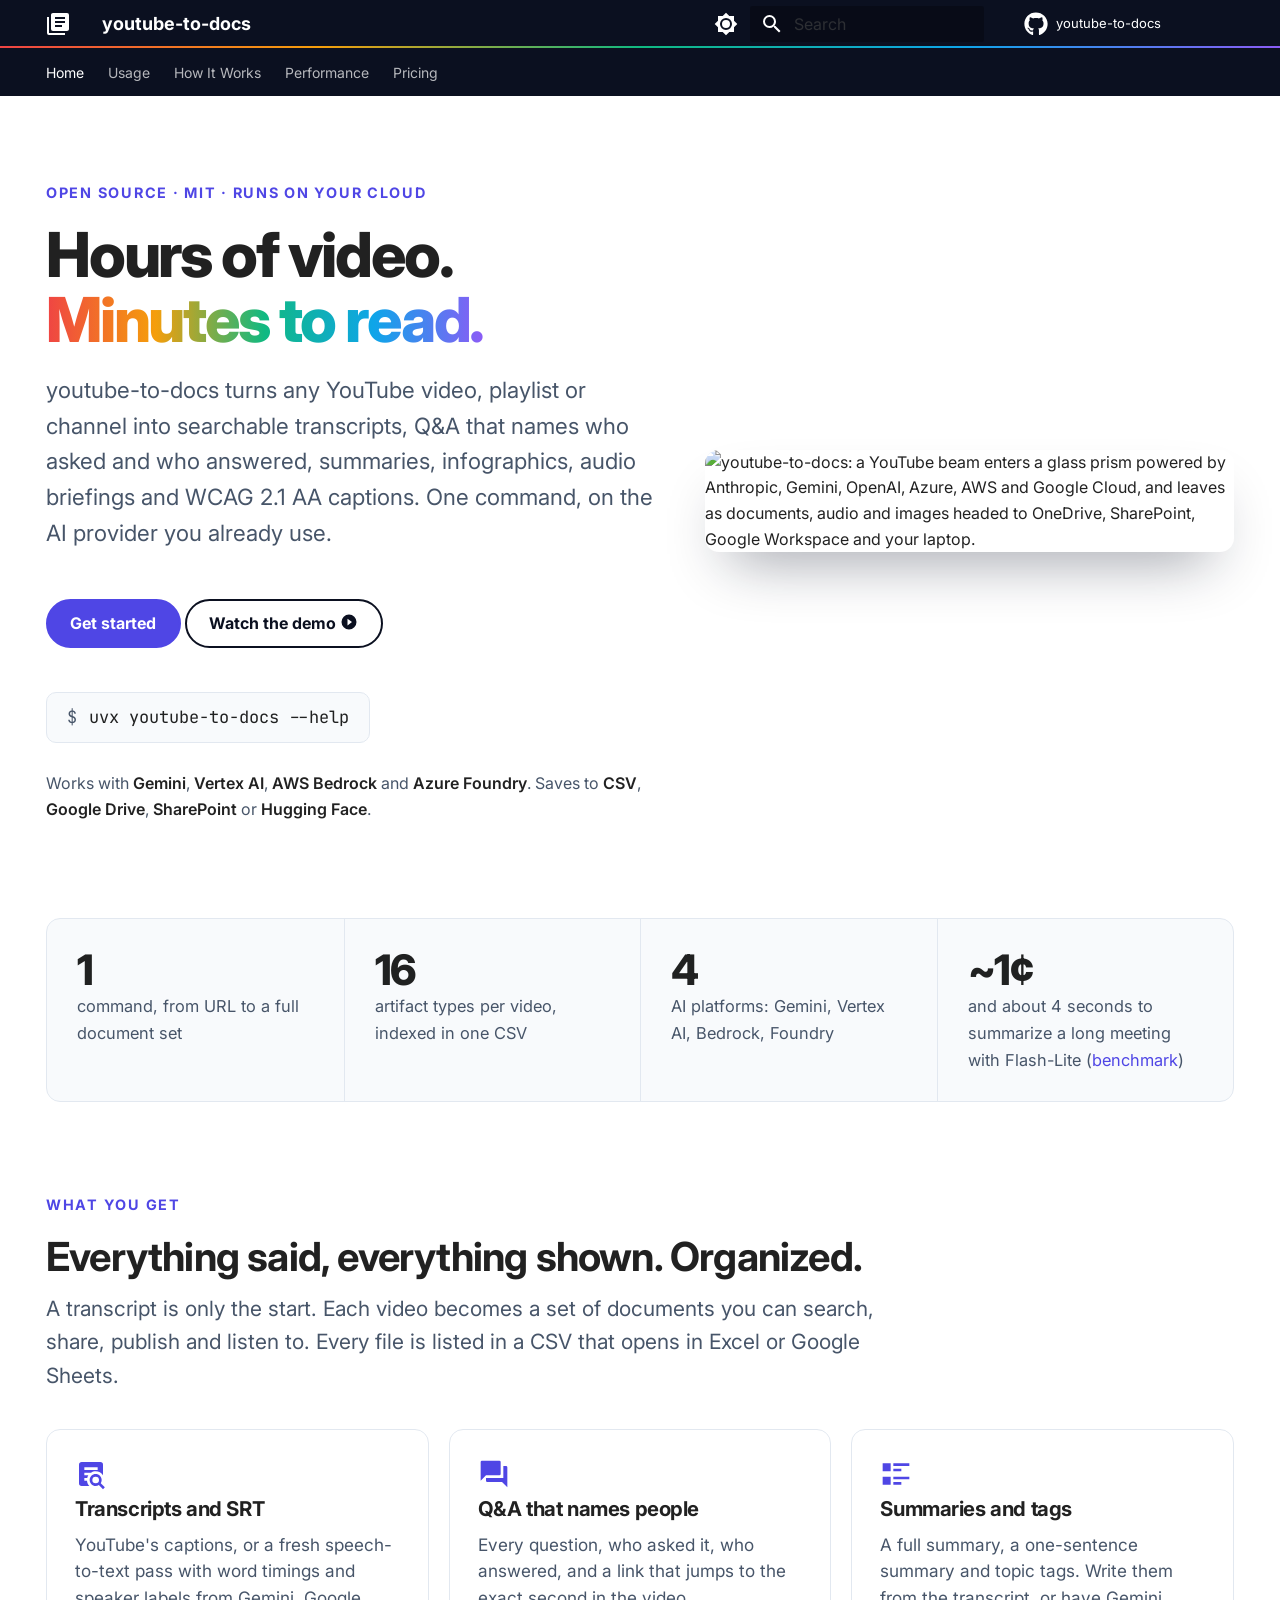
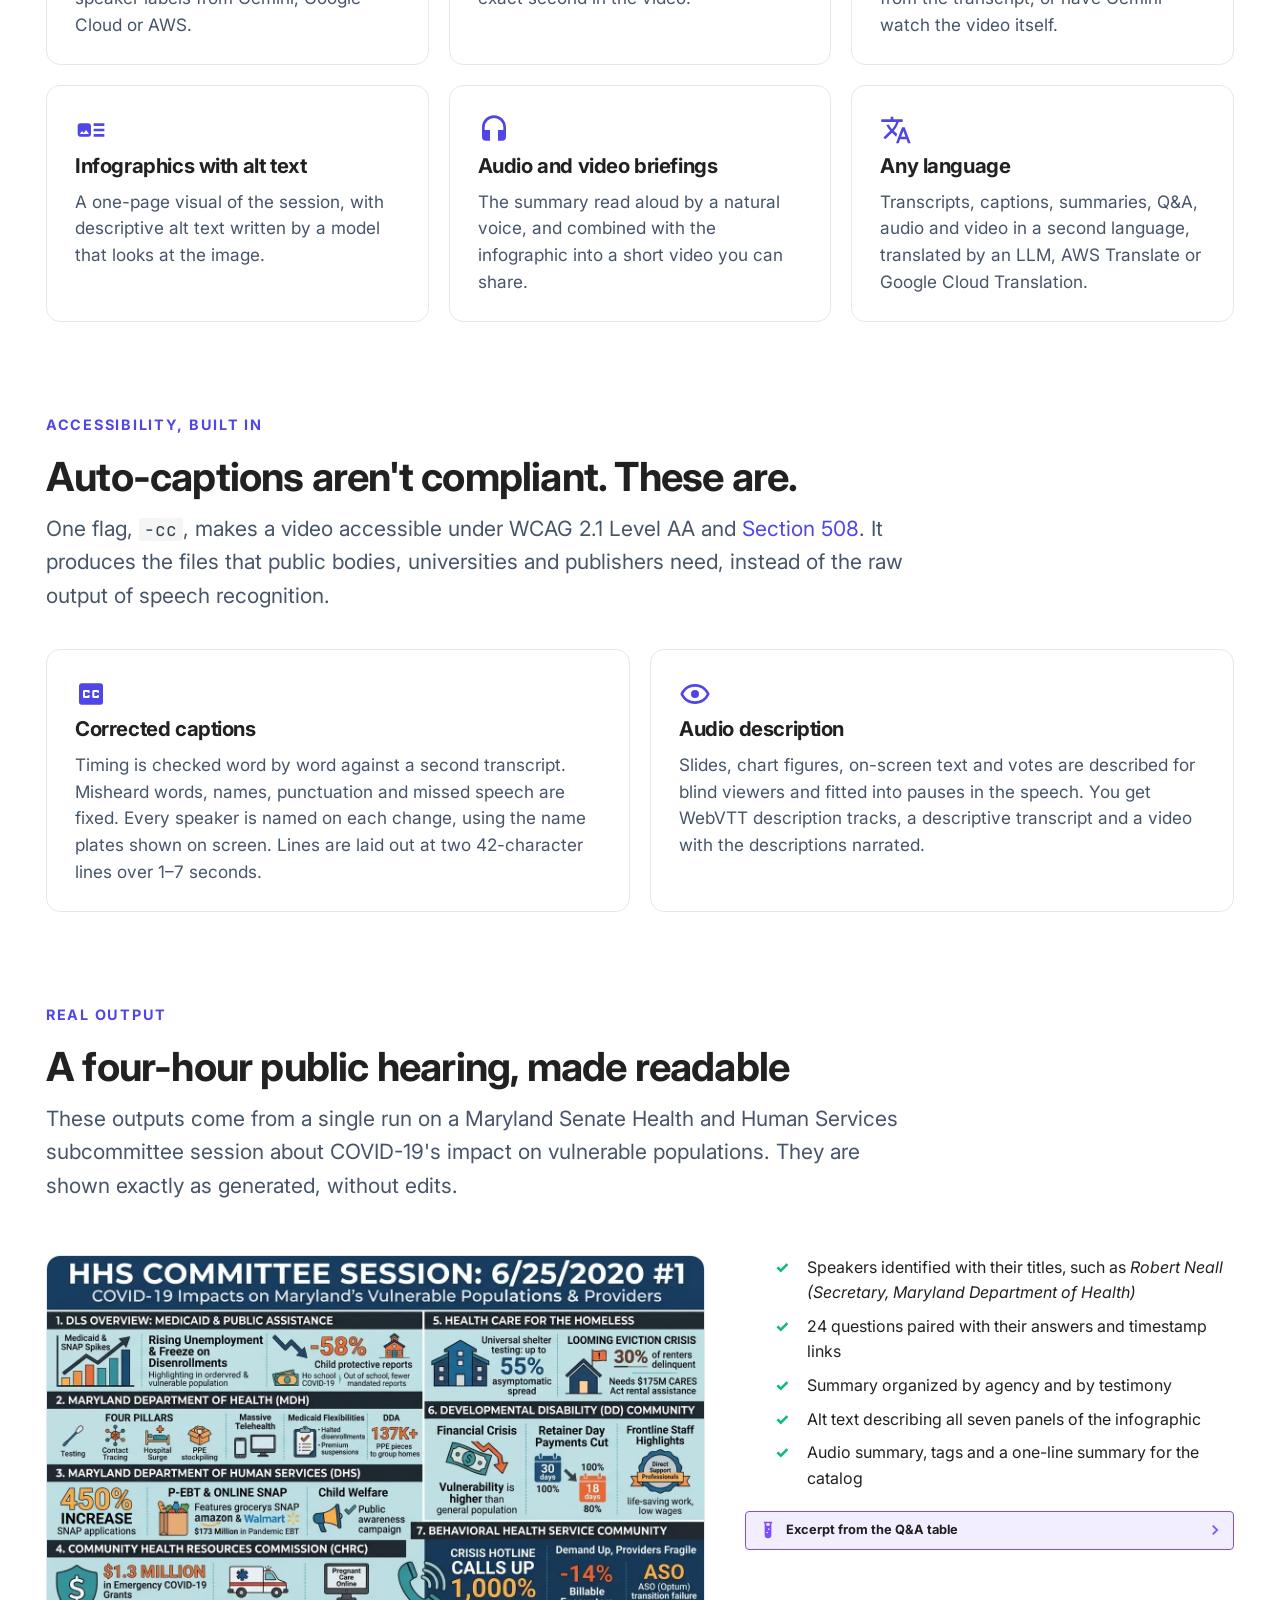
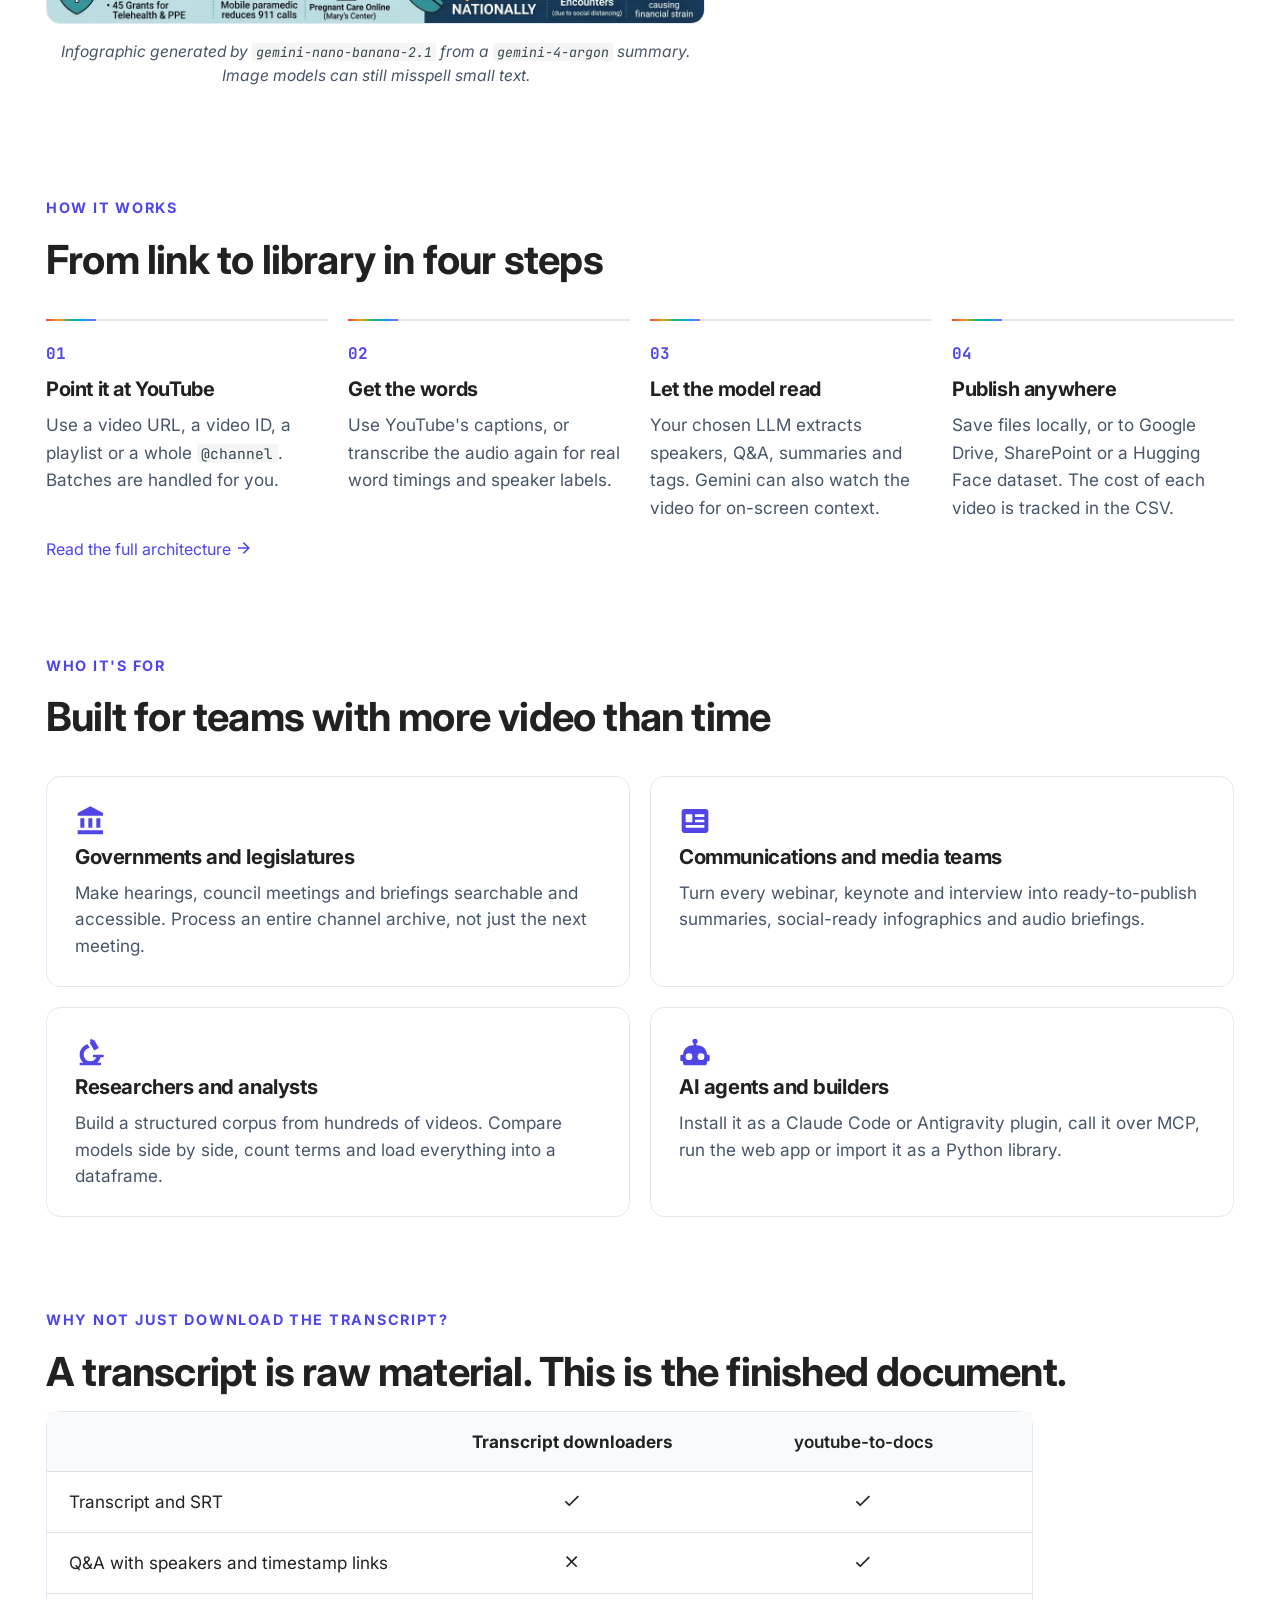
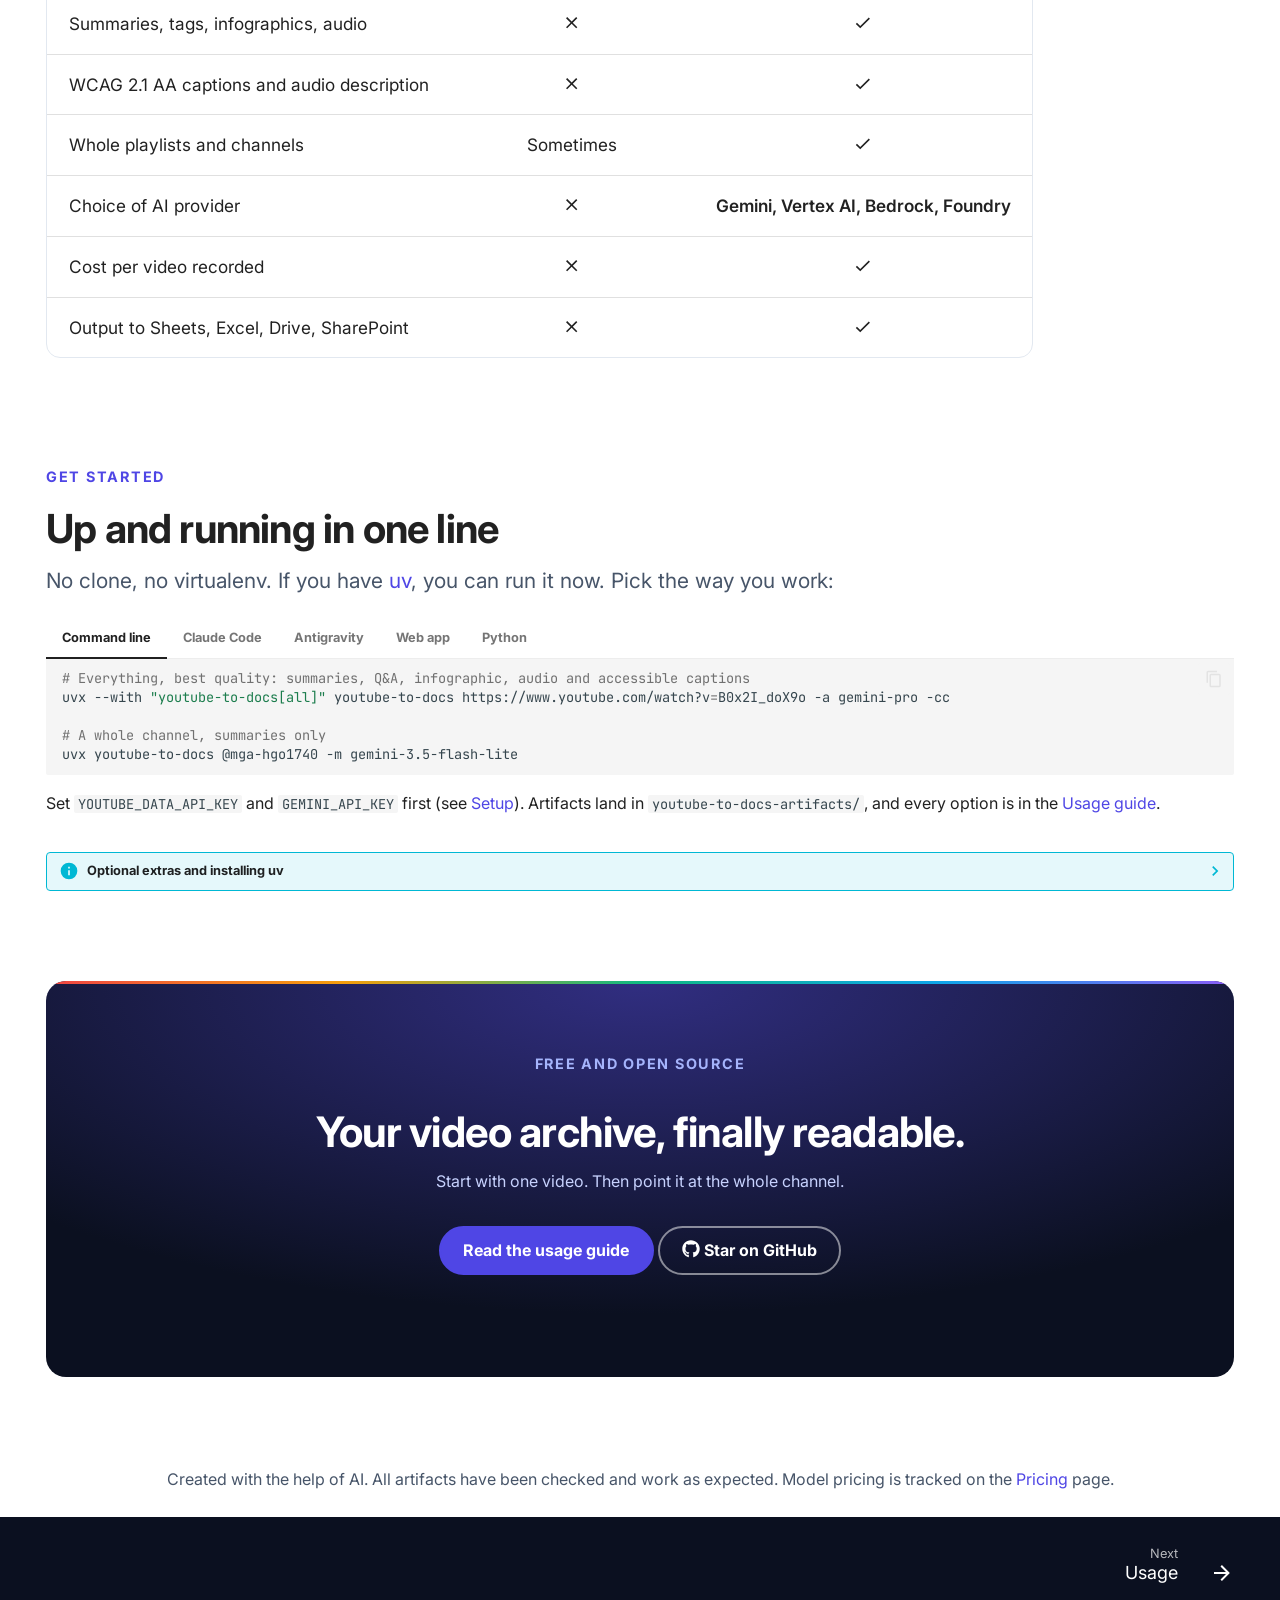
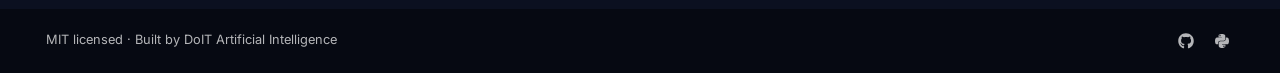
==== index.html @ 3d4a9737 "deploy: 131e893c64aa363edb74a1622830e84107862466" ====
<!doctype html>
<html lang="en" class="no-js">
  <head>
    
      <meta charset="utf-8">
      <meta name="viewport" content="width=device-width,initial-scale=1">
      
        <meta name="description" content="Turn any YouTube video, playlist or channel into transcripts, speaker-attributed Q&A, summaries, infographics, audio and WCAG 2.1 AA captions with one command.">
      
      
      
        <link rel="canonical" href="https://DoIT-Artificial-Intelligence.github.io/youtube-to-docs/">
      
      
      
        <link rel="next" href="usage/">
      
      
        
      
      
      <link rel="icon" href="assets/logo.png">
      <meta name="generator" content="mkdocs-1.6.1, mkdocs-material-9.7.7">
    
    
      
        <title>youtube-to-docs | Turn YouTube video into documents - youtube-to-docs</title>
      
    
    
      <link rel="stylesheet" href="assets/stylesheets/main.ec1eaa64.min.css">
      
        
        <link rel="stylesheet" href="assets/stylesheets/palette.ab4e12ef.min.css">
      
      


    
    
      
    
    
      
        
        
        <link rel="preconnect" href="https://fonts.gstatic.com" crossorigin>
        <link rel="stylesheet" href="https://fonts.googleapis.com/css?family=Inter:300,300i,400,400i,700,700i%7CJetBrains+Mono:400,400i,700,700i&display=fallback">
        <style>:root{--md-text-font:"Inter";--md-code-font:"JetBrains Mono"}</style>
      
    
    
      <link rel="stylesheet" href="stylesheets/extra.css">
    
    <script>__md_scope=new URL(".",location),__md_hash=e=>[...e].reduce(((e,_)=>(e<<5)-e+_.charCodeAt(0)),0),__md_get=(e,_=localStorage,t=__md_scope)=>JSON.parse(_.getItem(t.pathname+"."+e)),__md_set=(e,_,t=localStorage,a=__md_scope)=>{try{t.setItem(a.pathname+"."+e,JSON.stringify(_))}catch(e){}}</script>
    
      

    
    
  </head>
  
  
    
    
      
    
    
    
    
    <body dir="ltr" data-md-color-scheme="default" data-md-color-primary="custom" data-md-color-accent="custom">
  
    
    <input class="md-toggle" data-md-toggle="drawer" type="checkbox" id="__drawer" autocomplete="off">
    <input class="md-toggle" data-md-toggle="search" type="checkbox" id="__search" autocomplete="off">
    <label class="md-overlay" for="__drawer"></label>
    <div data-md-component="skip">
      
        
        <a href="#hours-of-videominutes-to-read" class="md-skip">
          Skip to content
        </a>
      
    </div>
    <div data-md-component="announce">
      
    </div>
    
    
      

<header class="md-header" data-md-component="header">
  <nav class="md-header__inner md-grid" aria-label="Header">
    <a href="." title="youtube-to-docs" class="md-header__button md-logo" aria-label="youtube-to-docs" data-md-component="logo">
      
  
  <svg xmlns="http://www.w3.org/2000/svg" viewBox="0 0 24 24"><path d="M16 15H9v-2h7m3-2H9V9h10m0-2H9V5h10m2-4H7c-1.11 0-2 .89-2 2v14a2 2 0 0 0 2 2h14c1.11 0 2-.89 2-2V3a2 2 0 0 0-2-2M3 5v16h16v2H3a2 2 0 0 1-2-2V5z"/></svg>

    </a>
    <label class="md-header__button md-icon" for="__drawer">
      
      <svg xmlns="http://www.w3.org/2000/svg" viewBox="0 0 24 24"><path d="M3 6h18v2H3zm0 5h18v2H3zm0 5h18v2H3z"/></svg>
    </label>
    <div class="md-header__title" data-md-component="header-title">
      <div class="md-header__ellipsis">
        <div class="md-header__topic">
          <span class="md-ellipsis">
            youtube-to-docs
          </span>
        </div>
        <div class="md-header__topic" data-md-component="header-topic">
          <span class="md-ellipsis">
            
              youtube-to-docs | Turn YouTube video into documents
            
          </span>
        </div>
      </div>
    </div>
    
      
        <form class="md-header__option" data-md-component="palette">
  
    
    
    
    <input class="md-option" data-md-color-media="(prefers-color-scheme: light)" data-md-color-scheme="default" data-md-color-primary="custom" data-md-color-accent="custom"  aria-label="Switch to dark mode"  type="radio" name="__palette" id="__palette_0">
    
      <label class="md-header__button md-icon" title="Switch to dark mode" for="__palette_1" hidden>
        <svg xmlns="http://www.w3.org/2000/svg" viewBox="0 0 24 24"><path d="M12 8a4 4 0 0 0-4 4 4 4 0 0 0 4 4 4 4 0 0 0 4-4 4 4 0 0 0-4-4m0 10a6 6 0 0 1-6-6 6 6 0 0 1 6-6 6 6 0 0 1 6 6 6 6 0 0 1-6 6m8-9.31V4h-4.69L12 .69 8.69 4H4v4.69L.69 12 4 15.31V20h4.69L12 23.31 15.31 20H20v-4.69L23.31 12z"/></svg>
      </label>
    
  
    
    
    
    <input class="md-option" data-md-color-media="(prefers-color-scheme: dark)" data-md-color-scheme="slate" data-md-color-primary="custom" data-md-color-accent="custom"  aria-label="Switch to light mode"  type="radio" name="__palette" id="__palette_1">
    
      <label class="md-header__button md-icon" title="Switch to light mode" for="__palette_0" hidden>
        <svg xmlns="http://www.w3.org/2000/svg" viewBox="0 0 24 24"><path d="M12 18c-.89 0-1.74-.2-2.5-.55C11.56 16.5 13 14.42 13 12s-1.44-4.5-3.5-5.45C10.26 6.2 11.11 6 12 6a6 6 0 0 1 6 6 6 6 0 0 1-6 6m8-9.31V4h-4.69L12 .69 8.69 4H4v4.69L.69 12 4 15.31V20h4.69L12 23.31 15.31 20H20v-4.69L23.31 12z"/></svg>
      </label>
    
  
</form>
      
    
    
      <script>var palette=__md_get("__palette");if(palette&&palette.color){if("(prefers-color-scheme)"===palette.color.media){var media=matchMedia("(prefers-color-scheme: light)"),input=document.querySelector(media.matches?"[data-md-color-media='(prefers-color-scheme: light)']":"[data-md-color-media='(prefers-color-scheme: dark)']");palette.color.media=input.getAttribute("data-md-color-media"),palette.color.scheme=input.getAttribute("data-md-color-scheme"),palette.color.primary=input.getAttribute("data-md-color-primary"),palette.color.accent=input.getAttribute("data-md-color-accent")}for(var[key,value]of Object.entries(palette.color))document.body.setAttribute("data-md-color-"+key,value)}</script>
    
    
    
      
      
        <label class="md-header__button md-icon" for="__search">
          
          <svg xmlns="http://www.w3.org/2000/svg" viewBox="0 0 24 24"><path d="M9.5 3A6.5 6.5 0 0 1 16 9.5c0 1.61-.59 3.09-1.56 4.23l.27.27h.79l5 5-1.5 1.5-5-5v-.79l-.27-.27A6.52 6.52 0 0 1 9.5 16 6.5 6.5 0 0 1 3 9.5 6.5 6.5 0 0 1 9.5 3m0 2C7 5 5 7 5 9.5S7 14 9.5 14 14 12 14 9.5 12 5 9.5 5"/></svg>
        </label>
        <div class="md-search" data-md-component="search" role="dialog">
  <label class="md-search__overlay" for="__search"></label>
  <div class="md-search__inner" role="search">
    <form class="md-search__form" name="search">
      <input type="text" class="md-search__input" name="query" aria-label="Search" placeholder="Search" autocapitalize="off" autocorrect="off" autocomplete="off" spellcheck="false" data-md-component="search-query" required>
      <label class="md-search__icon md-icon" for="__search">
        
        <svg xmlns="http://www.w3.org/2000/svg" viewBox="0 0 24 24"><path d="M9.5 3A6.5 6.5 0 0 1 16 9.5c0 1.61-.59 3.09-1.56 4.23l.27.27h.79l5 5-1.5 1.5-5-5v-.79l-.27-.27A6.52 6.52 0 0 1 9.5 16 6.5 6.5 0 0 1 3 9.5 6.5 6.5 0 0 1 9.5 3m0 2C7 5 5 7 5 9.5S7 14 9.5 14 14 12 14 9.5 12 5 9.5 5"/></svg>
        
        <svg xmlns="http://www.w3.org/2000/svg" viewBox="0 0 24 24"><path d="M20 11v2H8l5.5 5.5-1.42 1.42L4.16 12l7.92-7.92L13.5 5.5 8 11z"/></svg>
      </label>
      <nav class="md-search__options" aria-label="Search">
        
        <button type="reset" class="md-search__icon md-icon" title="Clear" aria-label="Clear" tabindex="-1">
          
          <svg xmlns="http://www.w3.org/2000/svg" viewBox="0 0 24 24"><path d="M19 6.41 17.59 5 12 10.59 6.41 5 5 6.41 10.59 12 5 17.59 6.41 19 12 13.41 17.59 19 19 17.59 13.41 12z"/></svg>
        </button>
      </nav>
      
    </form>
    <div class="md-search__output">
      <div class="md-search__scrollwrap" tabindex="0" data-md-scrollfix>
        <div class="md-search-result" data-md-component="search-result">
          <div class="md-search-result__meta">
            Initializing search
          </div>
          <ol class="md-search-result__list" role="presentation"></ol>
        </div>
      </div>
    </div>
  </div>
</div>
      
    
    
      <div class="md-header__source">
        <a href="https://github.com/DoIT-Artificial-Intelligence/youtube-to-docs" title="Go to repository" class="md-source" data-md-component="source">
  <div class="md-source__icon md-icon">
    
    <svg xmlns="http://www.w3.org/2000/svg" viewBox="0 0 512 512"><!--! Font Awesome Free 7.1.0 by @fontawesome - https://fontawesome.com License - https://fontawesome.com/license/free (Icons: CC BY 4.0, Fonts: SIL OFL 1.1, Code: MIT License) Copyright 2025 Fonticons, Inc.--><path d="M173.9 397.4c0 2-2.3 3.6-5.2 3.6-3.3.3-5.6-1.3-5.6-3.6 0-2 2.3-3.6 5.2-3.6 3-.3 5.6 1.3 5.6 3.6m-31.1-4.5c-.7 2 1.3 4.3 4.3 4.9 2.6 1 5.6 0 6.2-2s-1.3-4.3-4.3-5.2c-2.6-.7-5.5.3-6.2 2.3m44.2-1.7c-2.9.7-4.9 2.6-4.6 4.9.3 2 2.9 3.3 5.9 2.6 2.9-.7 4.9-2.6 4.6-4.6-.3-1.9-3-3.2-5.9-2.9M252.8 8C114.1 8 8 113.3 8 252c0 110.9 69.8 205.8 169.5 239.2 12.8 2.3 17.3-5.6 17.3-12.1 0-6.2-.3-40.4-.3-61.4 0 0-70 15-84.7-29.8 0 0-11.4-29.1-27.8-36.6 0 0-22.9-15.7 1.6-15.4 0 0 24.9 2 38.6 25.8 21.9 38.6 58.6 27.5 72.9 20.9 2.3-16 8.8-27.1 16-33.7-55.9-6.2-112.3-14.3-112.3-110.5 0-27.5 7.6-41.3 23.6-58.9-2.6-6.5-11.1-33.3 2.6-67.9 20.9-6.5 69 27 69 27 20-5.6 41.5-8.5 62.8-8.5s42.8 2.9 62.8 8.5c0 0 48.1-33.6 69-27 13.7 34.7 5.2 61.4 2.6 67.9 16 17.7 25.8 31.5 25.8 58.9 0 96.5-58.9 104.2-114.8 110.5 9.2 7.9 17 22.9 17 46.4 0 33.7-.3 75.4-.3 83.6 0 6.5 4.6 14.4 17.3 12.1C436.2 457.8 504 362.9 504 252 504 113.3 391.5 8 252.8 8M105.2 352.9c-1.3 1-1 3.3.7 5.2 1.6 1.6 3.9 2.3 5.2 1 1.3-1 1-3.3-.7-5.2-1.6-1.6-3.9-2.3-5.2-1m-10.8-8.1c-.7 1.3.3 2.9 2.3 3.9 1.6 1 3.6.7 4.3-.7.7-1.3-.3-2.9-2.3-3.9-2-.6-3.6-.3-4.3.7m32.4 35.6c-1.6 1.3-1 4.3 1.3 6.2 2.3 2.3 5.2 2.6 6.5 1 1.3-1.3.7-4.3-1.3-6.2-2.2-2.3-5.2-2.6-6.5-1m-11.4-14.7c-1.6 1-1.6 3.6 0 5.9s4.3 3.3 5.6 2.3c1.6-1.3 1.6-3.9 0-6.2-1.4-2.3-4-3.3-5.6-2"/></svg>
  </div>
  <div class="md-source__repository">
    youtube-to-docs
  </div>
</a>
      </div>
    
  </nav>
  
</header>
    
    <div class="md-container" data-md-component="container">
      
      
        
          
            
<nav class="md-tabs" aria-label="Tabs" data-md-component="tabs">
  <div class="md-grid">
    <ul class="md-tabs__list">
      
        
  
  
  
    
  
  
    <li class="md-tabs__item md-tabs__item--active">
      <a href="." class="md-tabs__link">
        
  
  
    
  
  Home

      </a>
    </li>
  

      
        
  
  
  
  
    <li class="md-tabs__item">
      <a href="usage/" class="md-tabs__link">
        
  
  
    
  
  Usage

      </a>
    </li>
  

      
        
  
  
  
  
    <li class="md-tabs__item">
      <a href="how-this-works/" class="md-tabs__link">
        
  
  
    
  
  How It Works

      </a>
    </li>
  

      
        
  
  
  
  
    <li class="md-tabs__item">
      <a href="performance/" class="md-tabs__link">
        
  
  
    
  
  Performance

      </a>
    </li>
  

      
        
  
  
  
  
    <li class="md-tabs__item">
      <a href="pricing/" class="md-tabs__link">
        
  
  
    
  
  Pricing

      </a>
    </li>
  

      
    </ul>
  </div>
</nav>
          
        
      
      <main class="md-main" data-md-component="main">
        <div class="md-main__inner md-grid">
          
            
              
                
              
              <div class="md-sidebar md-sidebar--primary" data-md-component="sidebar" data-md-type="navigation" hidden>
                <div class="md-sidebar__scrollwrap">
                  <div class="md-sidebar__inner">
                    


  


<nav class="md-nav md-nav--primary md-nav--lifted" aria-label="Navigation" data-md-level="0">
  <label class="md-nav__title" for="__drawer">
    <a href="." title="youtube-to-docs" class="md-nav__button md-logo" aria-label="youtube-to-docs" data-md-component="logo">
      
  
  <svg xmlns="http://www.w3.org/2000/svg" viewBox="0 0 24 24"><path d="M16 15H9v-2h7m3-2H9V9h10m0-2H9V5h10m2-4H7c-1.11 0-2 .89-2 2v14a2 2 0 0 0 2 2h14c1.11 0 2-.89 2-2V3a2 2 0 0 0-2-2M3 5v16h16v2H3a2 2 0 0 1-2-2V5z"/></svg>

    </a>
    youtube-to-docs
  </label>
  
    <div class="md-nav__source">
      <a href="https://github.com/DoIT-Artificial-Intelligence/youtube-to-docs" title="Go to repository" class="md-source" data-md-component="source">
  <div class="md-source__icon md-icon">
    
    <svg xmlns="http://www.w3.org/2000/svg" viewBox="0 0 512 512"><!--! Font Awesome Free 7.1.0 by @fontawesome - https://fontawesome.com License - https://fontawesome.com/license/free (Icons: CC BY 4.0, Fonts: SIL OFL 1.1, Code: MIT License) Copyright 2025 Fonticons, Inc.--><path d="M173.9 397.4c0 2-2.3 3.6-5.2 3.6-3.3.3-5.6-1.3-5.6-3.6 0-2 2.3-3.6 5.2-3.6 3-.3 5.6 1.3 5.6 3.6m-31.1-4.5c-.7 2 1.3 4.3 4.3 4.9 2.6 1 5.6 0 6.2-2s-1.3-4.3-4.3-5.2c-2.6-.7-5.5.3-6.2 2.3m44.2-1.7c-2.9.7-4.9 2.6-4.6 4.9.3 2 2.9 3.3 5.9 2.6 2.9-.7 4.9-2.6 4.6-4.6-.3-1.9-3-3.2-5.9-2.9M252.8 8C114.1 8 8 113.3 8 252c0 110.9 69.8 205.8 169.5 239.2 12.8 2.3 17.3-5.6 17.3-12.1 0-6.2-.3-40.4-.3-61.4 0 0-70 15-84.7-29.8 0 0-11.4-29.1-27.8-36.6 0 0-22.9-15.7 1.6-15.4 0 0 24.9 2 38.6 25.8 21.9 38.6 58.6 27.5 72.9 20.9 2.3-16 8.8-27.1 16-33.7-55.9-6.2-112.3-14.3-112.3-110.5 0-27.5 7.6-41.3 23.6-58.9-2.6-6.5-11.1-33.3 2.6-67.9 20.9-6.5 69 27 69 27 20-5.6 41.5-8.5 62.8-8.5s42.8 2.9 62.8 8.5c0 0 48.1-33.6 69-27 13.7 34.7 5.2 61.4 2.6 67.9 16 17.7 25.8 31.5 25.8 58.9 0 96.5-58.9 104.2-114.8 110.5 9.2 7.9 17 22.9 17 46.4 0 33.7-.3 75.4-.3 83.6 0 6.5 4.6 14.4 17.3 12.1C436.2 457.8 504 362.9 504 252 504 113.3 391.5 8 252.8 8M105.2 352.9c-1.3 1-1 3.3.7 5.2 1.6 1.6 3.9 2.3 5.2 1 1.3-1 1-3.3-.7-5.2-1.6-1.6-3.9-2.3-5.2-1m-10.8-8.1c-.7 1.3.3 2.9 2.3 3.9 1.6 1 3.6.7 4.3-.7.7-1.3-.3-2.9-2.3-3.9-2-.6-3.6-.3-4.3.7m32.4 35.6c-1.6 1.3-1 4.3 1.3 6.2 2.3 2.3 5.2 2.6 6.5 1 1.3-1.3.7-4.3-1.3-6.2-2.2-2.3-5.2-2.6-6.5-1m-11.4-14.7c-1.6 1-1.6 3.6 0 5.9s4.3 3.3 5.6 2.3c1.6-1.3 1.6-3.9 0-6.2-1.4-2.3-4-3.3-5.6-2"/></svg>
  </div>
  <div class="md-source__repository">
    youtube-to-docs
  </div>
</a>
    </div>
  
  <ul class="md-nav__list" data-md-scrollfix>
    
      
      
  
  
    
  
  
  
    <li class="md-nav__item md-nav__item--active">
      
      <input class="md-nav__toggle md-toggle" type="checkbox" id="__toc">
      
      
        
      
      
        <label class="md-nav__link md-nav__link--active" for="__toc">
          
  
  
  <span class="md-ellipsis">
    
  
    Home
  

    
  </span>
  
  

          <span class="md-nav__icon md-icon"></span>
        </label>
      
      <a href="." class="md-nav__link md-nav__link--active">
        
  
  
  <span class="md-ellipsis">
    
  
    Home
  

    
  </span>
  
  

      </a>
      
        

<nav class="md-nav md-nav--secondary" aria-label="Table of contents">
  
  
  
    
  
  
    <label class="md-nav__title" for="__toc">
      <span class="md-nav__icon md-icon"></span>
      Table of contents
    </label>
    <ul class="md-nav__list" data-md-component="toc" data-md-scrollfix>
      
        <li class="md-nav__item">
  <a href="#everything-said-everything-shown-organized" class="md-nav__link">
    <span class="md-ellipsis">
      
        Everything said, everything shown. Organized.
      
    </span>
  </a>
  
    <nav class="md-nav" aria-label="Everything said, everything shown. Organized.">
      <ul class="md-nav__list">
        
          <li class="md-nav__item">
  <a href="#transcripts-and-srt" class="md-nav__link">
    <span class="md-ellipsis">
      
        Transcripts and SRT
      
    </span>
  </a>
  
</li>
        
          <li class="md-nav__item">
  <a href="#qa-that-names-people" class="md-nav__link">
    <span class="md-ellipsis">
      
        Q&amp;A that names people
      
    </span>
  </a>
  
</li>
        
          <li class="md-nav__item">
  <a href="#summaries-and-tags" class="md-nav__link">
    <span class="md-ellipsis">
      
        Summaries and tags
      
    </span>
  </a>
  
</li>
        
          <li class="md-nav__item">
  <a href="#infographics-with-alt-text" class="md-nav__link">
    <span class="md-ellipsis">
      
        Infographics with alt text
      
    </span>
  </a>
  
</li>
        
          <li class="md-nav__item">
  <a href="#audio-and-video-briefings" class="md-nav__link">
    <span class="md-ellipsis">
      
        Audio and video briefings
      
    </span>
  </a>
  
</li>
        
          <li class="md-nav__item">
  <a href="#any-language" class="md-nav__link">
    <span class="md-ellipsis">
      
        Any language
      
    </span>
  </a>
  
</li>
        
      </ul>
    </nav>
  
</li>
      
        <li class="md-nav__item">
  <a href="#auto-captions-arent-compliant-these-are" class="md-nav__link">
    <span class="md-ellipsis">
      
        Auto-captions aren't compliant. These are.
      
    </span>
  </a>
  
    <nav class="md-nav" aria-label="Auto-captions aren&#39;t compliant. These are.">
      <ul class="md-nav__list">
        
          <li class="md-nav__item">
  <a href="#corrected-captions" class="md-nav__link">
    <span class="md-ellipsis">
      
        Corrected captions
      
    </span>
  </a>
  
</li>
        
          <li class="md-nav__item">
  <a href="#audio-description" class="md-nav__link">
    <span class="md-ellipsis">
      
        Audio description
      
    </span>
  </a>
  
</li>
        
      </ul>
    </nav>
  
</li>
      
        <li class="md-nav__item">
  <a href="#a-four-hour-public-hearing-made-readable" class="md-nav__link">
    <span class="md-ellipsis">
      
        A four-hour public hearing, made readable
      
    </span>
  </a>
  
</li>
      
        <li class="md-nav__item">
  <a href="#from-link-to-library-in-four-steps" class="md-nav__link">
    <span class="md-ellipsis">
      
        From link to library in four steps
      
    </span>
  </a>
  
    <nav class="md-nav" aria-label="From link to library in four steps">
      <ul class="md-nav__list">
        
          <li class="md-nav__item">
  <a href="#point-it-at-youtube" class="md-nav__link">
    <span class="md-ellipsis">
      
        Point it at YouTube
      
    </span>
  </a>
  
</li>
        
          <li class="md-nav__item">
  <a href="#get-the-words" class="md-nav__link">
    <span class="md-ellipsis">
      
        Get the words
      
    </span>
  </a>
  
</li>
        
          <li class="md-nav__item">
  <a href="#let-the-model-read" class="md-nav__link">
    <span class="md-ellipsis">
      
        Let the model read
      
    </span>
  </a>
  
</li>
        
          <li class="md-nav__item">
  <a href="#publish-anywhere" class="md-nav__link">
    <span class="md-ellipsis">
      
        Publish anywhere
      
    </span>
  </a>
  
</li>
        
      </ul>
    </nav>
  
</li>
      
        <li class="md-nav__item">
  <a href="#built-for-teams-with-more-video-than-time" class="md-nav__link">
    <span class="md-ellipsis">
      
        Built for teams with more video than time
      
    </span>
  </a>
  
    <nav class="md-nav" aria-label="Built for teams with more video than time">
      <ul class="md-nav__list">
        
          <li class="md-nav__item">
  <a href="#governments-and-legislatures" class="md-nav__link">
    <span class="md-ellipsis">
      
        Governments and legislatures
      
    </span>
  </a>
  
</li>
        
          <li class="md-nav__item">
  <a href="#communications-and-media-teams" class="md-nav__link">
    <span class="md-ellipsis">
      
        Communications and media teams
      
    </span>
  </a>
  
</li>
        
          <li class="md-nav__item">
  <a href="#researchers-and-analysts" class="md-nav__link">
    <span class="md-ellipsis">
      
        Researchers and analysts
      
    </span>
  </a>
  
</li>
        
          <li class="md-nav__item">
  <a href="#ai-agents-and-builders" class="md-nav__link">
    <span class="md-ellipsis">
      
        AI agents and builders
      
    </span>
  </a>
  
</li>
        
      </ul>
    </nav>
  
</li>
      
        <li class="md-nav__item">
  <a href="#a-transcript-is-raw-material-this-is-the-finished-document" class="md-nav__link">
    <span class="md-ellipsis">
      
        A transcript is raw material. This is the finished document.
      
    </span>
  </a>
  
</li>
      
        <li class="md-nav__item">
  <a href="#get-started" class="md-nav__link">
    <span class="md-ellipsis">
      
        Up and running in one line
      
    </span>
  </a>
  
</li>
      
        <li class="md-nav__item">
  <a href="#your-video-archive-finally-readable" class="md-nav__link">
    <span class="md-ellipsis">
      
        Your video archive, finally readable.
      
    </span>
  </a>
  
</li>
      
    </ul>
  
</nav>
      
    </li>
  

    
      
      
  
  
  
  
    <li class="md-nav__item">
      <a href="usage/" class="md-nav__link">
        
  
  
  <span class="md-ellipsis">
    
  
    Usage
  

    
  </span>
  
  

      </a>
    </li>
  

    
      
      
  
  
  
  
    <li class="md-nav__item">
      <a href="how-this-works/" class="md-nav__link">
        
  
  
  <span class="md-ellipsis">
    
  
    How It Works
  

    
  </span>
  
  

      </a>
    </li>
  

    
      
      
  
  
  
  
    <li class="md-nav__item">
      <a href="performance/" class="md-nav__link">
        
  
  
  <span class="md-ellipsis">
    
  
    Performance
  

    
  </span>
  
  

      </a>
    </li>
  

    
      
      
  
  
  
  
    <li class="md-nav__item">
      <a href="pricing/" class="md-nav__link">
        
  
  
  <span class="md-ellipsis">
    
  
    Pricing
  

    
  </span>
  
  

      </a>
    </li>
  

    
  </ul>
</nav>
                  </div>
                </div>
              </div>
            
            
              
                
              
              <div class="md-sidebar md-sidebar--secondary" data-md-component="sidebar" data-md-type="toc" hidden>
                <div class="md-sidebar__scrollwrap">
                  <div class="md-sidebar__inner">
                    

<nav class="md-nav md-nav--secondary" aria-label="Table of contents">
  
  
  
    
  
  
    <label class="md-nav__title" for="__toc">
      <span class="md-nav__icon md-icon"></span>
      Table of contents
    </label>
    <ul class="md-nav__list" data-md-component="toc" data-md-scrollfix>
      
        <li class="md-nav__item">
  <a href="#everything-said-everything-shown-organized" class="md-nav__link">
    <span class="md-ellipsis">
      
        Everything said, everything shown. Organized.
      
    </span>
  </a>
  
    <nav class="md-nav" aria-label="Everything said, everything shown. Organized.">
      <ul class="md-nav__list">
        
          <li class="md-nav__item">
  <a href="#transcripts-and-srt" class="md-nav__link">
    <span class="md-ellipsis">
      
        Transcripts and SRT
      
    </span>
  </a>
  
</li>
        
          <li class="md-nav__item">
  <a href="#qa-that-names-people" class="md-nav__link">
    <span class="md-ellipsis">
      
        Q&amp;A that names people
      
    </span>
  </a>
  
</li>
        
          <li class="md-nav__item">
  <a href="#summaries-and-tags" class="md-nav__link">
    <span class="md-ellipsis">
      
        Summaries and tags
      
    </span>
  </a>
  
</li>
        
          <li class="md-nav__item">
  <a href="#infographics-with-alt-text" class="md-nav__link">
    <span class="md-ellipsis">
      
        Infographics with alt text
      
    </span>
  </a>
  
</li>
        
          <li class="md-nav__item">
  <a href="#audio-and-video-briefings" class="md-nav__link">
    <span class="md-ellipsis">
      
        Audio and video briefings
      
    </span>
  </a>
  
</li>
        
          <li class="md-nav__item">
  <a href="#any-language" class="md-nav__link">
    <span class="md-ellipsis">
      
        Any language
      
    </span>
  </a>
  
</li>
        
      </ul>
    </nav>
  
</li>
      
        <li class="md-nav__item">
  <a href="#auto-captions-arent-compliant-these-are" class="md-nav__link">
    <span class="md-ellipsis">
      
        Auto-captions aren't compliant. These are.
      
    </span>
  </a>
  
    <nav class="md-nav" aria-label="Auto-captions aren&#39;t compliant. These are.">
      <ul class="md-nav__list">
        
          <li class="md-nav__item">
  <a href="#corrected-captions" class="md-nav__link">
    <span class="md-ellipsis">
      
        Corrected captions
      
    </span>
  </a>
  
</li>
        
          <li class="md-nav__item">
  <a href="#audio-description" class="md-nav__link">
    <span class="md-ellipsis">
      
        Audio description
      
    </span>
  </a>
  
</li>
        
      </ul>
    </nav>
  
</li>
      
        <li class="md-nav__item">
  <a href="#a-four-hour-public-hearing-made-readable" class="md-nav__link">
    <span class="md-ellipsis">
      
        A four-hour public hearing, made readable
      
    </span>
  </a>
  
</li>
      
        <li class="md-nav__item">
  <a href="#from-link-to-library-in-four-steps" class="md-nav__link">
    <span class="md-ellipsis">
      
        From link to library in four steps
      
    </span>
  </a>
  
    <nav class="md-nav" aria-label="From link to library in four steps">
      <ul class="md-nav__list">
        
          <li class="md-nav__item">
  <a href="#point-it-at-youtube" class="md-nav__link">
    <span class="md-ellipsis">
      
        Point it at YouTube
      
    </span>
  </a>
  
</li>
        
          <li class="md-nav__item">
  <a href="#get-the-words" class="md-nav__link">
    <span class="md-ellipsis">
      
        Get the words
      
    </span>
  </a>
  
</li>
        
          <li class="md-nav__item">
  <a href="#let-the-model-read" class="md-nav__link">
    <span class="md-ellipsis">
      
        Let the model read
      
    </span>
  </a>
  
</li>
        
          <li class="md-nav__item">
  <a href="#publish-anywhere" class="md-nav__link">
    <span class="md-ellipsis">
      
        Publish anywhere
      
    </span>
  </a>
  
</li>
        
      </ul>
    </nav>
  
</li>
      
        <li class="md-nav__item">
  <a href="#built-for-teams-with-more-video-than-time" class="md-nav__link">
    <span class="md-ellipsis">
      
        Built for teams with more video than time
      
    </span>
  </a>
  
    <nav class="md-nav" aria-label="Built for teams with more video than time">
      <ul class="md-nav__list">
        
          <li class="md-nav__item">
  <a href="#governments-and-legislatures" class="md-nav__link">
    <span class="md-ellipsis">
      
        Governments and legislatures
      
    </span>
  </a>
  
</li>
        
          <li class="md-nav__item">
  <a href="#communications-and-media-teams" class="md-nav__link">
    <span class="md-ellipsis">
      
        Communications and media teams
      
    </span>
  </a>
  
</li>
        
          <li class="md-nav__item">
  <a href="#researchers-and-analysts" class="md-nav__link">
    <span class="md-ellipsis">
      
        Researchers and analysts
      
    </span>
  </a>
  
</li>
        
          <li class="md-nav__item">
  <a href="#ai-agents-and-builders" class="md-nav__link">
    <span class="md-ellipsis">
      
        AI agents and builders
      
    </span>
  </a>
  
</li>
        
      </ul>
    </nav>
  
</li>
      
        <li class="md-nav__item">
  <a href="#a-transcript-is-raw-material-this-is-the-finished-document" class="md-nav__link">
    <span class="md-ellipsis">
      
        A transcript is raw material. This is the finished document.
      
    </span>
  </a>
  
</li>
      
        <li class="md-nav__item">
  <a href="#get-started" class="md-nav__link">
    <span class="md-ellipsis">
      
        Up and running in one line
      
    </span>
  </a>
  
</li>
      
        <li class="md-nav__item">
  <a href="#your-video-archive-finally-readable" class="md-nav__link">
    <span class="md-ellipsis">
      
        Your video archive, finally readable.
      
    </span>
  </a>
  
</li>
      
    </ul>
  
</nav>
                  </div>
                </div>
              </div>
            
          
          
            <div class="md-content" data-md-component="content">
              
              <article class="md-content__inner md-typeset">
                
                  
  



  
  


<div class="ytd-hero">
<div>
<p><span class="ytd-eyebrow">Open source &middot; MIT &middot; Runs on your cloud</span></p>
<h1 id="hours-of-videominutes-to-read">Hours of video.<br><span class="ytd-gradient-text">Minutes to read.</span></h1>
<p class="ytd-sub">youtube-to-docs turns any YouTube video, playlist or channel into searchable transcripts, Q&amp;A that names who asked and who answered, summaries, infographics, audio briefings and WCAG 2.1 AA captions. One command, on the AI provider you already use.</p>
<div class="ytd-cta">
<p><a class="md-button md-button--primary" href="#get-started">Get started</a>
<a class="md-button" href="https://www.youtube.com/watch?v=H6Jw10bmMcI">Watch the demo <span class="twemoji"><svg xmlns="http://www.w3.org/2000/svg" viewBox="0 0 24 24"><path d="M10 16.5v-9l6 4.5M12 2A10 10 0 0 0 2 12a10 10 0 0 0 10 10 10 10 0 0 0 10-10A10 10 0 0 0 12 2"/></svg></span></a></p>
</div>
<div class="ytd-install"><span>$</span> uvx youtube-to-docs --help</div>
<p class="ytd-trust">Works with <strong>Gemini</strong>, <strong>Vertex AI</strong>, <strong>AWS Bedrock</strong> and <strong>Azure Foundry</strong>. Saves to <strong>CSV</strong>, <strong>Google Drive</strong>, <strong>SharePoint</strong> or <strong>Hugging Face</strong>.</p>
</div>
<div class="ytd-hero-art">
<img src="assets/logo.png" alt="youtube-to-docs: a YouTube beam enters a glass prism powered by Anthropic, Gemini, OpenAI, Azure, AWS and Google Cloud, and leaves as documents, audio and images headed to OneDrive, SharePoint, Google Workspace and your laptop." />
</div>
</div>
<div class="ytd-stats">
  <div class="ytd-stat"><b>1</b><span>command, from URL to a full document set</span></div>
  <div class="ytd-stat"><b>16</b><span>artifact types per video, indexed in one CSV</span></div>
  <div class="ytd-stat"><b>4</b><span>AI platforms: Gemini, Vertex AI, Bedrock, Foundry</span></div>
  <div class="ytd-stat"><b>~1&cent;</b><span>and about 4 seconds to summarize a long meeting with Flash-Lite (<a href="performance/">benchmark</a>)</span></div>
</div>

<div class="ytd-section">
<p><span class="ytd-eyebrow">What you get</span></p>
<h2 id="everything-said-everything-shown-organized">Everything said, everything shown. Organized.</h2>
<p class="ytd-lede">A transcript is only the start. Each video becomes a set of documents you can search, share, publish and listen to. Every file is listed in a CSV that opens in Excel or Google Sheets.</p>
<div class="ytd-grid">
<div class="ytd-card">
<p><span class="ytd-icon"><span class="twemoji"><svg xmlns="http://www.w3.org/2000/svg" viewBox="0 0 24 24"><path d="M15.5 12c2.5 0 4.5 2 4.5 4.5 0 .88-.25 1.71-.69 2.4l3.08 3.1L21 23.39l-3.12-3.07c-.69.43-1.51.68-2.38.68-2.5 0-4.5-2-4.5-4.5s2-4.5 4.5-4.5m0 2a2.5 2.5 0 0 0-2.5 2.5 2.5 2.5 0 0 0 2.5 2.5 2.5 2.5 0 0 0 2.5-2.5 2.5 2.5 0 0 0-2.5-2.5M7 15v2h2c.14 1.55.8 2.94 1.81 4H5a2 2 0 0 1-2-2V5c0-1.11.89-2 2-2h14a2 2 0 0 1 2 2v8.03A6.49 6.49 0 0 0 15.5 10c-1.27 0-2.46.37-3.46 1H7v2h3c-.36.6-.66 1.28-.83 2zm10-6V7H7v2z"/></svg></span></span></p>
<h3 id="transcripts-and-srt">Transcripts and SRT</h3>
<p>YouTube's captions, or a fresh speech-to-text pass with word timings and speaker labels from Gemini, Google Cloud or AWS.</p>
</div>
<div class="ytd-card">
<p><span class="ytd-icon"><span class="twemoji"><svg xmlns="http://www.w3.org/2000/svg" viewBox="0 0 24 24"><path d="M17 12V3a1 1 0 0 0-1-1H3a1 1 0 0 0-1 1v14l4-4h10a1 1 0 0 0 1-1m4-6h-2v9H6v2a1 1 0 0 0 1 1h11l4 4V7a1 1 0 0 0-1-1"/></svg></span></span></p>
<h3 id="qa-that-names-people">Q&amp;A that names people</h3>
<p>Every question, who asked it, who answered, and a link that jumps to the exact second in the video.</p>
</div>
<div class="ytd-card">
<p><span class="ytd-icon"><span class="twemoji"><svg xmlns="http://www.w3.org/2000/svg" viewBox="0 0 24 24"><path d="M2 14h6v6H2M16 8h-6v2h6M2 10h6V4H2m8 0v2h12V4M10 20h6v-2h-6m0-2h12v-2H10"/></svg></span></span></p>
<h3 id="summaries-and-tags">Summaries and tags</h3>
<p>A full summary, a one-sentence summary and topic tags. Write them from the transcript, or have Gemini watch the video itself.</p>
</div>
<div class="ytd-card">
<p><span class="ytd-icon"><span class="twemoji"><svg xmlns="http://www.w3.org/2000/svg" viewBox="0 0 24 24"><path d="M22 13h-8v-2h8zm0-6h-8v2h8zm-8 10h8v-2h-8zm-2-8v6c0 1.1-.9 2-2 2H4c-1.1 0-2-.9-2-2V9c0-1.1.9-2 2-2h6c1.1 0 2 .9 2 2m-1.5 6-2.2-3-1.8 2.3-1.2-1.5L3.5 15z"/></svg></span></span></p>
<h3 id="infographics-with-alt-text">Infographics with alt text</h3>
<p>A one-page visual of the session, with descriptive alt text written by a model that looks at the image.</p>
</div>
<div class="ytd-card">
<p><span class="ytd-icon"><span class="twemoji"><svg xmlns="http://www.w3.org/2000/svg" viewBox="0 0 24 24"><path d="M12 1c-5 0-9 4-9 9v7a3 3 0 0 0 3 3h3v-8H5v-2a7 7 0 0 1 7-7 7 7 0 0 1 7 7v2h-4v8h3a3 3 0 0 0 3-3v-7c0-5-4.03-9-9-9"/></svg></span></span></p>
<h3 id="audio-and-video-briefings">Audio and video briefings</h3>
<p>The summary read aloud by a natural voice, and combined with the infographic into a short video you can share.</p>
</div>
<div class="ytd-card">
<p><span class="ytd-icon"><span class="twemoji"><svg xmlns="http://www.w3.org/2000/svg" viewBox="0 0 24 24"><path d="m12.87 15.07-2.54-2.51.03-.03A17.5 17.5 0 0 0 14.07 6H17V4h-7V2H8v2H1v2h11.17C11.5 7.92 10.44 9.75 9 11.35 8.07 10.32 7.3 9.19 6.69 8h-2c.73 1.63 1.73 3.17 2.98 4.56l-5.09 5.02L4 19l5-5 3.11 3.11zM18.5 10h-2L12 22h2l1.12-3h4.75L21 22h2zm-2.62 7 1.62-4.33L19.12 17z"/></svg></span></span></p>
<h3 id="any-language">Any language</h3>
<p>Transcripts, captions, summaries, Q&amp;A, audio and video in a second language, translated by an LLM, AWS Translate or Google Cloud Translation.</p>
</div>
</div>
</div>
<div class="ytd-section">
<p><span class="ytd-eyebrow">Accessibility, built in</span></p>
<h2 id="auto-captions-arent-compliant-these-are">Auto-captions aren't compliant. These are.</h2>
<p class="ytd-lede">One flag, <code>-cc</code>, makes a video accessible under WCAG 2.1 Level AA and <a href="https://www.section508.gov/create/captions-transcripts/">Section 508</a>. It produces the files that public bodies, universities and publishers need, instead of the raw output of speech recognition.</p>
<div class="ytd-grid ytd-grid--2">
<div class="ytd-card">
<p><span class="ytd-icon"><span class="twemoji"><svg xmlns="http://www.w3.org/2000/svg" viewBox="0 0 24 24"><path d="M18 11h-1.5v-.5h-2v3h2V13H18v1a1 1 0 0 1-1 1h-3a1 1 0 0 1-1-1v-4a1 1 0 0 1 1-1h3a1 1 0 0 1 1 1m-7 1H9.5v-.5h-2v3h2V13H11v1a1 1 0 0 1-1 1H7a1 1 0 0 1-1-1v-4a1 1 0 0 1 1-1h3a1 1 0 0 1 1 1m8-6H5c-1.11 0-2 .89-2 2v12a2 2 0 0 0 2 2h14a2 2 0 0 0 2-2V6a2 2 0 0 0-2-2"/></svg></span></span></p>
<h3 id="corrected-captions">Corrected captions</h3>
<p>Timing is checked word by word against a second transcript. Misheard words, names, punctuation and missed speech are fixed. Every speaker is named on each change, using the name plates shown on screen. Lines are laid out at two 42-character lines over 1–7 seconds.</p>
</div>
<div class="ytd-card">
<p><span class="ytd-icon"><span class="twemoji"><svg xmlns="http://www.w3.org/2000/svg" viewBox="0 0 24 24"><path d="M12 9a3 3 0 0 1 3 3 3 3 0 0 1-3 3 3 3 0 0 1-3-3 3 3 0 0 1 3-3m0-4.5c5 0 9.27 3.11 11 7.5-1.73 4.39-6 7.5-11 7.5S2.73 16.39 1 12c1.73-4.39 6-7.5 11-7.5M3.18 12a9.821 9.821 0 0 0 17.64 0 9.821 9.821 0 0 0-17.64 0"/></svg></span></span></p>
<h3 id="audio-description">Audio description</h3>
<p>Slides, chart figures, on-screen text and votes are described for blind viewers and fitted into pauses in the speech. You get WebVTT description tracks, a descriptive transcript and a video with the descriptions narrated.</p>
</div>
</div>
</div>
<div class="ytd-section">
<p><span class="ytd-eyebrow">Real output</span></p>
<h2 id="a-four-hour-public-hearing-made-readable">A four-hour public hearing, made readable</h2>
<p class="ytd-lede">These outputs come from a single run on a Maryland Senate Health and Human Services subcommittee session about COVID-19's impact on vulnerable populations. They are shown exactly as generated, without edits.</p>
<div class="ytd-showcase">
<figure>
<p><img src="assets/showcase/infographic.webp" alt="Infographic titled HHS Committee Session 6/25/2020 #1: COVID-19 Impacts on Maryland's Vulnerable Populations and Providers. Seven numbered panels summarize testimony, with statistics such as a 450% increase in SNAP applications, a 58% drop in child protective reports and crisis hotline calls up 1,000% nationally." loading="lazy" /></p>
<figcaption>Infographic generated by <code>gemini-nano-banana-2.1</code> from a <code>gemini-4-argon</code> summary. Image models can still misspell small text.</figcaption>
</figure>
<div>
<ul class="ytd-checklist">
<li>Speakers identified with their titles, such as <em>Robert Neall (Secretary, Maryland Department of Health)</em></li>
<li>24 questions paired with their answers and timestamp links</li>
<li>Summary organized by agency and by testimony</li>
<li>Alt text describing all seven panels of the infographic</li>
<li>Audio summary, tags and a one-line summary for the catalog</li>
</ul>
<details class="example">
<summary>Excerpt from the Q&amp;A table</summary>
<table>
<thead>
<tr>
<th>Questioner</th>
<th>Question</th>
<th>Responder</th>
<th>Time</th>
</tr>
</thead>
<tbody>
<tr>
<td>Jim Rosapepe (Senator)</td>
<td>Is it freezing us from dropping people from Medicaid or freezing us from adding people?</td>
<td>Simon Powell (Principal Policy Analyst, DLS)</td>
<td><a href="https://www.youtube.com/watch?v=bnjjmvy1RlU&amp;t=1411">00:23:31</a></td>
</tr>
<tr>
<td>Jim Rosapepe (Senator)</td>
<td>And the 6% is for what exactly?</td>
<td>Simon Powell (Principal Policy Analyst, DLS)</td>
<td><a href="https://www.youtube.com/watch?v=bnjjmvy1RlU&amp;t=1435">00:23:55</a></td>
</tr>
<tr>
<td>Adelaide Eckardt (Senator)</td>
<td>Were you surprised there wasn't more increased enrollment on the Shore?</td>
<td>Simon Powell (Principal Policy Analyst, DLS)</td>
<td><a href="https://www.youtube.com/watch?v=bnjjmvy1RlU&amp;t=1556">00:25:56</a></td>
</tr>
</tbody>
</table>
</details>
</div>
</div>
</div>
<div class="ytd-section">
<p><span class="ytd-eyebrow">How it works</span></p>
<h2 id="from-link-to-library-in-four-steps">From link to library in four steps</h2>
<div class="ytd-steps">
<div class="ytd-step">
<h3 id="point-it-at-youtube">Point it at YouTube</h3>
<p>Use a video URL, a video ID, a playlist or a whole <code>@channel</code>. Batches are handled for you.</p>
</div>
<div class="ytd-step">
<h3 id="get-the-words">Get the words</h3>
<p>Use YouTube's captions, or transcribe the audio again for real word timings and speaker labels.</p>
</div>
<div class="ytd-step">
<h3 id="let-the-model-read">Let the model read</h3>
<p>Your chosen LLM extracts speakers, Q&amp;A, summaries and tags. Gemini can also watch the video for on-screen context.</p>
</div>
<div class="ytd-step">
<h3 id="publish-anywhere">Publish anywhere</h3>
<p>Save files locally, or to Google Drive, SharePoint or a Hugging Face dataset. The cost of each video is tracked in the CSV.</p>
</div>
</div>
<p><a href="how-this-works/">Read the full architecture <span class="twemoji"><svg xmlns="http://www.w3.org/2000/svg" viewBox="0 0 24 24"><path d="M4 11v2h12l-5.5 5.5 1.42 1.42L19.84 12l-7.92-7.92L10.5 5.5 16 11z"/></svg></span></a></p>
</div>
<div class="ytd-section">
<p><span class="ytd-eyebrow">Who it's for</span></p>
<h2 id="built-for-teams-with-more-video-than-time">Built for teams with more video than time</h2>
<div class="ytd-grid ytd-grid--2">
<div class="ytd-card">
<p><span class="ytd-icon"><span class="twemoji"><svg xmlns="http://www.w3.org/2000/svg" viewBox="0 0 24 24"><path d="M11.5 1 2 6v2h19V6m-5 4v7h3v-7M2 22h19v-3H2m8-9v7h3v-7m-9 0v7h3v-7z"/></svg></span></span></p>
<h3 id="governments-and-legislatures">Governments and legislatures</h3>
<p>Make hearings, council meetings and briefings searchable and accessible. Process an entire channel archive, not just the next meeting.</p>
</div>
<div class="ytd-card">
<p><span class="ytd-icon"><span class="twemoji"><svg xmlns="http://www.w3.org/2000/svg" viewBox="0 0 24 24"><path d="M20 3H4c-1.11 0-2 .89-2 2v14c0 1.11.89 2 2 2h16c1.11 0 2-.89 2-2V5c0-1.11-.89-2-2-2M5 7h5v6H5zm14 10H5v-2h14zm0-4h-7v-2h7zm0-4h-7V7h7z"/></svg></span></span></p>
<h3 id="communications-and-media-teams">Communications and media teams</h3>
<p>Turn every webinar, keynote and interview into ready-to-publish summaries, social-ready infographics and audio briefings.</p>
</div>
<div class="ytd-card">
<p><span class="ytd-icon"><span class="twemoji"><svg xmlns="http://www.w3.org/2000/svg" viewBox="0 0 24 24"><path d="M9.46 6.28 11.05 9c-2.58.26-4.55 2.41-4.55 5a5 5 0 0 0 5 5c2.05 0 3.81-1.23 4.58-3H13.5v-2h8v2h-2.25a8.05 8.05 0 0 1-2.46 4h2.71v2h-16v-2h2.71a8 8 0 0 1-2.71-6c0-3.63 2.46-6.8 5.96-7.72m3.28-4.21.76 1.3.86-.5 3.5 6.06-3.47 2-3.5-6.06.87-.5-.76-1.3z"/></svg></span></span></p>
<h3 id="researchers-and-analysts">Researchers and analysts</h3>
<p>Build a structured corpus from hundreds of videos. Compare models side by side, count terms and load everything into a dataframe.</p>
</div>
<div class="ytd-card">
<p><span class="ytd-icon"><span class="twemoji"><svg xmlns="http://www.w3.org/2000/svg" viewBox="0 0 24 24"><path d="M12 2a2 2 0 0 1 2 2c0 .74-.4 1.39-1 1.73V7h1a7 7 0 0 1 7 7h1a1 1 0 0 1 1 1v3a1 1 0 0 1-1 1h-1v1a2 2 0 0 1-2 2H5a2 2 0 0 1-2-2v-1H2a1 1 0 0 1-1-1v-3a1 1 0 0 1 1-1h1a7 7 0 0 1 7-7h1V5.73c-.6-.34-1-.99-1-1.73a2 2 0 0 1 2-2M7.5 13A2.5 2.5 0 0 0 5 15.5 2.5 2.5 0 0 0 7.5 18a2.5 2.5 0 0 0 2.5-2.5A2.5 2.5 0 0 0 7.5 13m9 0a2.5 2.5 0 0 0-2.5 2.5 2.5 2.5 0 0 0 2.5 2.5 2.5 2.5 0 0 0 2.5-2.5 2.5 2.5 0 0 0-2.5-2.5"/></svg></span></span></p>
<h3 id="ai-agents-and-builders">AI agents and builders</h3>
<p>Install it as a Claude Code or Antigravity plugin, call it over MCP, run the web app or import it as a Python library.</p>
</div>
</div>
</div>
<div class="ytd-section ytd-compare">
<p><span class="ytd-eyebrow">Why not just download the transcript?</span></p>
<h2 id="a-transcript-is-raw-material-this-is-the-finished-document">A transcript is raw material. This is the finished document.</h2>
<table>
<thead>
<tr>
<th></th>
<th style="text-align: center;">Transcript downloaders</th>
<th style="text-align: center;">youtube-to-docs</th>
</tr>
</thead>
<tbody>
<tr>
<td>Transcript and SRT</td>
<td style="text-align: center;"><span class="twemoji"><svg xmlns="http://www.w3.org/2000/svg" viewBox="0 0 24 24"><path d="M21 7 9 19l-5.5-5.5 1.41-1.41L9 16.17 19.59 5.59z"/></svg></span></td>
<td style="text-align: center;"><span class="twemoji"><svg xmlns="http://www.w3.org/2000/svg" viewBox="0 0 24 24"><path d="M21 7 9 19l-5.5-5.5 1.41-1.41L9 16.17 19.59 5.59z"/></svg></span></td>
</tr>
<tr>
<td>Q&amp;A with speakers and timestamp links</td>
<td style="text-align: center;"><span class="twemoji"><svg xmlns="http://www.w3.org/2000/svg" viewBox="0 0 24 24"><path d="M19 6.41 17.59 5 12 10.59 6.41 5 5 6.41 10.59 12 5 17.59 6.41 19 12 13.41 17.59 19 19 17.59 13.41 12z"/></svg></span></td>
<td style="text-align: center;"><span class="twemoji"><svg xmlns="http://www.w3.org/2000/svg" viewBox="0 0 24 24"><path d="M21 7 9 19l-5.5-5.5 1.41-1.41L9 16.17 19.59 5.59z"/></svg></span></td>
</tr>
<tr>
<td>Summaries, tags, infographics, audio</td>
<td style="text-align: center;"><span class="twemoji"><svg xmlns="http://www.w3.org/2000/svg" viewBox="0 0 24 24"><path d="M19 6.41 17.59 5 12 10.59 6.41 5 5 6.41 10.59 12 5 17.59 6.41 19 12 13.41 17.59 19 19 17.59 13.41 12z"/></svg></span></td>
<td style="text-align: center;"><span class="twemoji"><svg xmlns="http://www.w3.org/2000/svg" viewBox="0 0 24 24"><path d="M21 7 9 19l-5.5-5.5 1.41-1.41L9 16.17 19.59 5.59z"/></svg></span></td>
</tr>
<tr>
<td>WCAG 2.1 AA captions and audio description</td>
<td style="text-align: center;"><span class="twemoji"><svg xmlns="http://www.w3.org/2000/svg" viewBox="0 0 24 24"><path d="M19 6.41 17.59 5 12 10.59 6.41 5 5 6.41 10.59 12 5 17.59 6.41 19 12 13.41 17.59 19 19 17.59 13.41 12z"/></svg></span></td>
<td style="text-align: center;"><span class="twemoji"><svg xmlns="http://www.w3.org/2000/svg" viewBox="0 0 24 24"><path d="M21 7 9 19l-5.5-5.5 1.41-1.41L9 16.17 19.59 5.59z"/></svg></span></td>
</tr>
<tr>
<td>Whole playlists and channels</td>
<td style="text-align: center;">Sometimes</td>
<td style="text-align: center;"><span class="twemoji"><svg xmlns="http://www.w3.org/2000/svg" viewBox="0 0 24 24"><path d="M21 7 9 19l-5.5-5.5 1.41-1.41L9 16.17 19.59 5.59z"/></svg></span></td>
</tr>
<tr>
<td>Choice of AI provider</td>
<td style="text-align: center;"><span class="twemoji"><svg xmlns="http://www.w3.org/2000/svg" viewBox="0 0 24 24"><path d="M19 6.41 17.59 5 12 10.59 6.41 5 5 6.41 10.59 12 5 17.59 6.41 19 12 13.41 17.59 19 19 17.59 13.41 12z"/></svg></span></td>
<td style="text-align: center;">Gemini, Vertex AI, Bedrock, Foundry</td>
</tr>
<tr>
<td>Cost per video recorded</td>
<td style="text-align: center;"><span class="twemoji"><svg xmlns="http://www.w3.org/2000/svg" viewBox="0 0 24 24"><path d="M19 6.41 17.59 5 12 10.59 6.41 5 5 6.41 10.59 12 5 17.59 6.41 19 12 13.41 17.59 19 19 17.59 13.41 12z"/></svg></span></td>
<td style="text-align: center;"><span class="twemoji"><svg xmlns="http://www.w3.org/2000/svg" viewBox="0 0 24 24"><path d="M21 7 9 19l-5.5-5.5 1.41-1.41L9 16.17 19.59 5.59z"/></svg></span></td>
</tr>
<tr>
<td>Output to Sheets, Excel, Drive, SharePoint</td>
<td style="text-align: center;"><span class="twemoji"><svg xmlns="http://www.w3.org/2000/svg" viewBox="0 0 24 24"><path d="M19 6.41 17.59 5 12 10.59 6.41 5 5 6.41 10.59 12 5 17.59 6.41 19 12 13.41 17.59 19 19 17.59 13.41 12z"/></svg></span></td>
<td style="text-align: center;"><span class="twemoji"><svg xmlns="http://www.w3.org/2000/svg" viewBox="0 0 24 24"><path d="M21 7 9 19l-5.5-5.5 1.41-1.41L9 16.17 19.59 5.59z"/></svg></span></td>
</tr>
</tbody>
</table>
</div>
<div class="ytd-section ytd-quickstart">
<p><span class="ytd-eyebrow">Get started</span></p>
<h2 id="get-started">Up and running in one line</h2>
<p class="ytd-lede">No clone, no virtualenv. If you have <a href="https://docs.astral.sh/uv/">uv</a>, you can run it now. Pick the way you work:</p>
<div class="tabbed-set tabbed-alternate" data-tabs="1:5"><input checked="checked" id="__tabbed_1_1" name="__tabbed_1" type="radio" /><input id="__tabbed_1_2" name="__tabbed_1" type="radio" /><input id="__tabbed_1_3" name="__tabbed_1" type="radio" /><input id="__tabbed_1_4" name="__tabbed_1" type="radio" /><input id="__tabbed_1_5" name="__tabbed_1" type="radio" /><div class="tabbed-labels"><label for="__tabbed_1_1">Command line</label><label for="__tabbed_1_2">Claude Code</label><label for="__tabbed_1_3">Antigravity</label><label for="__tabbed_1_4">Web app</label><label for="__tabbed_1_5">Python</label></div>
<div class="tabbed-content">
<div class="tabbed-block">
<div class="language-bash highlight"><pre><span></span><code><a id="__codelineno-0-1" name="__codelineno-0-1" href="#__codelineno-0-1"></a><span class="c1"># Everything, best quality: summaries, Q&amp;A, infographic, audio and accessible captions</span>
<a id="__codelineno-0-2" name="__codelineno-0-2" href="#__codelineno-0-2"></a>uvx<span class="w"> </span>--with<span class="w"> </span><span class="s2">"youtube-to-docs[all]"</span><span class="w"> </span>youtube-to-docs<span class="w"> </span>https://www.youtube.com/watch?v<span class="o">=</span>B0x2I_doX9o<span class="w"> </span>-a<span class="w"> </span>gemini-pro<span class="w"> </span>-cc
<a id="__codelineno-0-3" name="__codelineno-0-3" href="#__codelineno-0-3"></a>
<a id="__codelineno-0-4" name="__codelineno-0-4" href="#__codelineno-0-4"></a><span class="c1"># A whole channel, summaries only</span>
<a id="__codelineno-0-5" name="__codelineno-0-5" href="#__codelineno-0-5"></a>uvx<span class="w"> </span>youtube-to-docs<span class="w"> </span>@mga-hgo1740<span class="w"> </span>-m<span class="w"> </span>gemini-3.5-flash-lite
</code></pre></div>
<p>Set <code>YOUTUBE_DATA_API_KEY</code> and <code>GEMINI_API_KEY</code> first (see <a href="usage/#setup">Setup</a>). Artifacts land in <code>youtube-to-docs-artifacts/</code>, and every option is in the <a href="usage/">Usage guide</a>.</p>
</div>
<div class="tabbed-block">
<div class="language-bash highlight"><pre><span></span><code><a id="__codelineno-1-1" name="__codelineno-1-1" href="#__codelineno-1-1"></a>claude<span class="w"> </span>plugin<span class="w"> </span>marketplace<span class="w"> </span>add<span class="w"> </span>DoIT-Artificial-Intelligence/youtube-to-docs
<a id="__codelineno-1-2" name="__codelineno-1-2" href="#__codelineno-1-2"></a>claude<span class="w"> </span>plugin<span class="w"> </span>install<span class="w"> </span>youtube-to-docs@youtube-to-docs
</code></pre></div>
<p>Then ask: <em>"Make the best accessible captions for https://www.youtube.com/watch?v=B0x2I_doX9o"</em>, or run <code>/youtube-to-docs &lt;url&gt;</code>.</p>
</div>
<div class="tabbed-block">
<div class="language-bash highlight"><pre><span></span><code><a id="__codelineno-2-1" name="__codelineno-2-1" href="#__codelineno-2-1"></a>agy<span class="w"> </span>plugin<span class="w"> </span>install<span class="w"> </span>https://github.com/DoIT-Artificial-Intelligence/youtube-to-docs
</code></pre></div>
<p>Then ask for what you want in plain language, e.g. <em>"Save a summary of this video in Spanish"</em>.</p>
</div>
<div class="tabbed-block">
<div class="language-bash highlight"><pre><span></span><code><a id="__codelineno-3-1" name="__codelineno-3-1" href="#__codelineno-3-1"></a>uvx<span class="w"> </span>--with<span class="w"> </span><span class="s2">"youtube-to-docs[all]"</span><span class="w"> </span>youtube-to-docs-app
</code></pre></div>
<p>Open <a href="http://localhost:8000">http://localhost:8000</a>, paste a link and watch progress live. See the <a href="usage/#web-app">Web App docs</a>.</p>
</div>
<div class="tabbed-block">
<div class="language-python highlight"><pre><span></span><code><a id="__codelineno-4-1" name="__codelineno-4-1" href="#__codelineno-4-1"></a><span class="kn">from</span><span class="w"> </span><span class="nn">youtube_to_docs.transcript</span><span class="w"> </span><span class="kn">import</span> <span class="n">fetch_transcript</span>
<a id="__codelineno-4-2" name="__codelineno-4-2" href="#__codelineno-4-2"></a>
<a id="__codelineno-4-3" name="__codelineno-4-3" href="#__codelineno-4-3"></a><span class="n">transcript</span><span class="p">,</span> <span class="n">is_generated</span> <span class="o">=</span> <span class="n">fetch_transcript</span><span class="p">(</span><span class="s2">"atmGAHYpf_c"</span><span class="p">)</span>
</code></pre></div>
</div>
</div>
</div>
<details class="info">
<summary>Optional extras and installing uv</summary>
<p>Keep installs light by adding only what you need with <code>--with "youtube-to-docs[extra,...]"</code>:</p>
<p><code>audio</code> (download audio and video with yt-dlp) &middot; <code>video</code> (build MP4s with ffmpeg) &middot; <code>workspace</code> (Google Drive) &middot; <code>m365</code> (SharePoint and OneDrive) &middot; <code>aws</code> (Bedrock) &middot; <code>azure</code> (Azure OpenAI) &middot; <code>gcp</code> (Gemini, Vertex AI and Google Cloud speech) &middot; <code>app</code> (web app) &middot; <code>all</code> (everything)</p>
<p>Install uv:</p>
<ul>
<li><strong>macOS/Linux</strong>: <code>curl -LsSf https://astral.sh/uv/install.sh | sh</code></li>
<li><strong>Windows</strong>: <code>powershell -ExecutionPolicy ByPass -c "irm https://astral.sh/uv/install.ps1 | iex"</code></li>
</ul>
</details>
</div>
<div class="ytd-section ytd-final">
<p><span class="ytd-eyebrow">Free and open source</span></p>
<h2 id="your-video-archive-finally-readable">Your video archive, finally readable.</h2>
<p>Start with one video. Then point it at the whole channel.</p>
<div class="ytd-cta">
<p><a class="md-button md-button--primary" href="usage/">Read the usage guide</a>
<a class="md-button" href="https://github.com/DoIT-Artificial-Intelligence/youtube-to-docs"><span class="twemoji"><svg xmlns="http://www.w3.org/2000/svg" viewBox="0 0 512 512"><!--! Font Awesome Free 7.1.0 by @fontawesome - https://fontawesome.com License - https://fontawesome.com/license/free (Icons: CC BY 4.0, Fonts: SIL OFL 1.1, Code: MIT License) Copyright 2025 Fonticons, Inc.--><path d="M173.9 397.4c0 2-2.3 3.6-5.2 3.6-3.3.3-5.6-1.3-5.6-3.6 0-2 2.3-3.6 5.2-3.6 3-.3 5.6 1.3 5.6 3.6m-31.1-4.5c-.7 2 1.3 4.3 4.3 4.9 2.6 1 5.6 0 6.2-2s-1.3-4.3-4.3-5.2c-2.6-.7-5.5.3-6.2 2.3m44.2-1.7c-2.9.7-4.9 2.6-4.6 4.9.3 2 2.9 3.3 5.9 2.6 2.9-.7 4.9-2.6 4.6-4.6-.3-1.9-3-3.2-5.9-2.9M252.8 8C114.1 8 8 113.3 8 252c0 110.9 69.8 205.8 169.5 239.2 12.8 2.3 17.3-5.6 17.3-12.1 0-6.2-.3-40.4-.3-61.4 0 0-70 15-84.7-29.8 0 0-11.4-29.1-27.8-36.6 0 0-22.9-15.7 1.6-15.4 0 0 24.9 2 38.6 25.8 21.9 38.6 58.6 27.5 72.9 20.9 2.3-16 8.8-27.1 16-33.7-55.9-6.2-112.3-14.3-112.3-110.5 0-27.5 7.6-41.3 23.6-58.9-2.6-6.5-11.1-33.3 2.6-67.9 20.9-6.5 69 27 69 27 20-5.6 41.5-8.5 62.8-8.5s42.8 2.9 62.8 8.5c0 0 48.1-33.6 69-27 13.7 34.7 5.2 61.4 2.6 67.9 16 17.7 25.8 31.5 25.8 58.9 0 96.5-58.9 104.2-114.8 110.5 9.2 7.9 17 22.9 17 46.4 0 33.7-.3 75.4-.3 83.6 0 6.5 4.6 14.4 17.3 12.1C436.2 457.8 504 362.9 504 252 504 113.3 391.5 8 252.8 8M105.2 352.9c-1.3 1-1 3.3.7 5.2 1.6 1.6 3.9 2.3 5.2 1 1.3-1 1-3.3-.7-5.2-1.6-1.6-3.9-2.3-5.2-1m-10.8-8.1c-.7 1.3.3 2.9 2.3 3.9 1.6 1 3.6.7 4.3-.7.7-1.3-.3-2.9-2.3-3.9-2-.6-3.6-.3-4.3.7m32.4 35.6c-1.6 1.3-1 4.3 1.3 6.2 2.3 2.3 5.2 2.6 6.5 1 1.3-1.3.7-4.3-1.3-6.2-2.2-2.3-5.2-2.6-6.5-1m-11.4-14.7c-1.6 1-1.6 3.6 0 5.9s4.3 3.3 5.6 2.3c1.6-1.3 1.6-3.9 0-6.2-1.4-2.3-4-3.3-5.6-2"/></svg></span> Star on GitHub</a></p>
</div>
</div>
<p class="ytd-trust" style="text-align:center">Created with the help of AI. All artifacts have been checked and work as expected. Model pricing is tracked on the <a href="pricing/">Pricing</a> page.</p>







  
  




  



                
              </article>
            </div>
          
          
  <script>var tabs=__md_get("__tabs");if(Array.isArray(tabs))e:for(var set of document.querySelectorAll(".tabbed-set")){var labels=set.querySelector(".tabbed-labels");for(var tab of tabs)for(var label of labels.getElementsByTagName("label"))if(label.innerText.trim()===tab){var input=document.getElementById(label.htmlFor);input.checked=!0;continue e}}</script>

<script>var target=document.getElementById(location.hash.slice(1));target&&target.name&&(target.checked=target.name.startsWith("__tabbed_"))</script>
        </div>
        
          <button type="button" class="md-top md-icon" data-md-component="top" hidden>
  
  <svg xmlns="http://www.w3.org/2000/svg" viewBox="0 0 24 24"><path d="M13 20h-2V8l-5.5 5.5-1.42-1.42L12 4.16l7.92 7.92-1.42 1.42L13 8z"/></svg>
  Back to top
</button>
        
      </main>
      
        <footer class="md-footer">
  
    
      
        
      
      <nav class="md-footer__inner md-grid" aria-label="Footer" >
        
        
          
          <a href="usage/" class="md-footer__link md-footer__link--next" aria-label="Next: Usage">
            <div class="md-footer__title">
              <span class="md-footer__direction">
                Next
              </span>
              <div class="md-ellipsis">
                Usage
              </div>
            </div>
            <div class="md-footer__button md-icon">
              
              <svg xmlns="http://www.w3.org/2000/svg" viewBox="0 0 24 24"><path d="M4 11v2h12l-5.5 5.5 1.42 1.42L19.84 12l-7.92-7.92L10.5 5.5 16 11z"/></svg>
            </div>
          </a>
        
      </nav>
    
  
  <div class="md-footer-meta md-typeset">
    <div class="md-footer-meta__inner md-grid">
      <div class="md-copyright">
  
    <div class="md-copyright__highlight">
      MIT licensed &middot; Built by DoIT Artificial Intelligence
    </div>
  
  
</div>
      
        
<div class="md-social">
  
    
    
    
    
    <a href="https://github.com/DoIT-Artificial-Intelligence/youtube-to-docs" target="_blank" rel="noopener" title="GitHub" class="md-social__link">
      <svg xmlns="http://www.w3.org/2000/svg" viewBox="0 0 512 512"><!--! Font Awesome Free 7.1.0 by @fontawesome - https://fontawesome.com License - https://fontawesome.com/license/free (Icons: CC BY 4.0, Fonts: SIL OFL 1.1, Code: MIT License) Copyright 2025 Fonticons, Inc.--><path d="M173.9 397.4c0 2-2.3 3.6-5.2 3.6-3.3.3-5.6-1.3-5.6-3.6 0-2 2.3-3.6 5.2-3.6 3-.3 5.6 1.3 5.6 3.6m-31.1-4.5c-.7 2 1.3 4.3 4.3 4.9 2.6 1 5.6 0 6.2-2s-1.3-4.3-4.3-5.2c-2.6-.7-5.5.3-6.2 2.3m44.2-1.7c-2.9.7-4.9 2.6-4.6 4.9.3 2 2.9 3.3 5.9 2.6 2.9-.7 4.9-2.6 4.6-4.6-.3-1.9-3-3.2-5.9-2.9M252.8 8C114.1 8 8 113.3 8 252c0 110.9 69.8 205.8 169.5 239.2 12.8 2.3 17.3-5.6 17.3-12.1 0-6.2-.3-40.4-.3-61.4 0 0-70 15-84.7-29.8 0 0-11.4-29.1-27.8-36.6 0 0-22.9-15.7 1.6-15.4 0 0 24.9 2 38.6 25.8 21.9 38.6 58.6 27.5 72.9 20.9 2.3-16 8.8-27.1 16-33.7-55.9-6.2-112.3-14.3-112.3-110.5 0-27.5 7.6-41.3 23.6-58.9-2.6-6.5-11.1-33.3 2.6-67.9 20.9-6.5 69 27 69 27 20-5.6 41.5-8.5 62.8-8.5s42.8 2.9 62.8 8.5c0 0 48.1-33.6 69-27 13.7 34.7 5.2 61.4 2.6 67.9 16 17.7 25.8 31.5 25.8 58.9 0 96.5-58.9 104.2-114.8 110.5 9.2 7.9 17 22.9 17 46.4 0 33.7-.3 75.4-.3 83.6 0 6.5 4.6 14.4 17.3 12.1C436.2 457.8 504 362.9 504 252 504 113.3 391.5 8 252.8 8M105.2 352.9c-1.3 1-1 3.3.7 5.2 1.6 1.6 3.9 2.3 5.2 1 1.3-1 1-3.3-.7-5.2-1.6-1.6-3.9-2.3-5.2-1m-10.8-8.1c-.7 1.3.3 2.9 2.3 3.9 1.6 1 3.6.7 4.3-.7.7-1.3-.3-2.9-2.3-3.9-2-.6-3.6-.3-4.3.7m32.4 35.6c-1.6 1.3-1 4.3 1.3 6.2 2.3 2.3 5.2 2.6 6.5 1 1.3-1.3.7-4.3-1.3-6.2-2.2-2.3-5.2-2.6-6.5-1m-11.4-14.7c-1.6 1-1.6 3.6 0 5.9s4.3 3.3 5.6 2.3c1.6-1.3 1.6-3.9 0-6.2-1.4-2.3-4-3.3-5.6-2"/></svg>
    </a>
  
    
    
    
    
    <a href="https://pypi.org/project/youtube-to-docs/" target="_blank" rel="noopener" title="PyPI" class="md-social__link">
      <svg xmlns="http://www.w3.org/2000/svg" viewBox="0 0 448 512"><!--! Font Awesome Free 7.1.0 by @fontawesome - https://fontawesome.com License - https://fontawesome.com/license/free (Icons: CC BY 4.0, Fonts: SIL OFL 1.1, Code: MIT License) Copyright 2025 Fonticons, Inc.--><path d="M439.8 200.5c-7.7-30.9-22.3-54.2-53.4-54.2h-40.1v47.4c0 36.8-31.2 67.8-66.8 67.8H172.7c-29.2 0-53.4 25-53.4 54.3v101.8c0 29 25.2 46 53.4 54.3 33.8 9.9 66.3 11.7 106.8 0 26.9-7.8 53.4-23.5 53.4-54.3v-40.7H226.2v-13.6h160.2c31.1 0 42.6-21.7 53.4-54.2 11.2-33.5 10.7-65.7 0-108.6M286.2 444.7a20.4 20.4 0 1 1 0-40.7 20.4 20.4 0 1 1 0 40.7M167.8 248.1h106.8c29.7 0 53.4-24.5 53.4-54.3V91.9c0-29-24.4-50.7-53.4-55.6-35.8-5.9-74.7-5.6-106.8.1-45.2 8-53.4 24.7-53.4 55.6v40.7h106.9v13.6h-147c-31.1 0-58.3 18.7-66.8 54.2-9.8 40.7-10.2 66.1 0 108.6 7.6 31.6 25.7 54.2 56.8 54.2H101v-48.8c0-35.3 30.5-66.4 66.8-66.4m-6.6-183.4a20.4 20.4 0 1 1 0 40.8 20.4 20.4 0 1 1 0-40.8"/></svg>
    </a>
  
</div>
      
    </div>
  </div>
</footer>
      
    </div>
    <div class="md-dialog" data-md-component="dialog">
      <div class="md-dialog__inner md-typeset"></div>
    </div>
    
    
    
      
      
      <script id="__config" type="application/json">{"annotate": null, "base": ".", "features": ["content.code.copy", "content.tabs.link", "navigation.tabs", "navigation.sections", "navigation.top", "navigation.footer", "search.highlight"], "search": "assets/javascripts/workers/search.2c215733.min.js", "tags": null, "translations": {"clipboard.copied": "Copied to clipboard", "clipboard.copy": "Copy to clipboard", "search.result.more.one": "1 more on this page", "search.result.more.other": "# more on this page", "search.result.none": "No matching documents", "search.result.one": "1 matching document", "search.result.other": "# matching documents", "search.result.placeholder": "Type to start searching", "search.result.term.missing": "Missing", "select.version": "Select version"}, "version": null}</script>
    
    
      <script src="assets/javascripts/bundle.d7400e89.min.js"></script>
      
        <script src="javascripts/pricing.js"></script>
      
    
  </body>
</html>
---- assets/stylesheets/main.ec1eaa64.min.css ----
@charset "UTF-8";html{-webkit-text-size-adjust:none;-moz-text-size-adjust:none;text-size-adjust:none;box-sizing:border-box}*,:after,:before{box-sizing:inherit}@media (prefers-reduced-motion){*,:after,:before{transition:none!important}}body{margin:0}a,button,input,label{-webkit-tap-highlight-color:transparent}a{color:inherit;text-decoration:none}hr{border:0;box-sizing:initial;display:block;height:.05rem;overflow:visible;padding:0}small{font-size:80%}sub,sup{line-height:1em}img{border-style:none}table{border-collapse:initial;border-spacing:0}td,th{font-weight:400;vertical-align:top}button{background:#0000;border:0;font-family:inherit;font-size:inherit;margin:0;padding:0}input{border:0;outline:none}:root{--md-primary-fg-color:#4051b5;--md-primary-fg-color--light:#5d6cc0;--md-primary-fg-color--dark:#303fa1;--md-primary-bg-color:#fff;--md-primary-bg-color--light:#ffffffb3;--md-accent-fg-color:#526cfe;--md-accent-fg-color--transparent:#526cfe1a;--md-accent-bg-color:#fff;--md-accent-bg-color--light:#ffffffb3}[data-md-color-scheme=default]{color-scheme:light}[data-md-color-scheme=default] img[src$="#gh-dark-mode-only"],[data-md-color-scheme=default] img[src$="#only-dark"]{display:none}:root,[data-md-color-scheme=default]{--md-hue:225deg;--md-default-fg-color:#000000de;--md-default-fg-color--light:#0000008a;--md-default-fg-color--lighter:#00000052;--md-default-fg-color--lightest:#00000012;--md-default-bg-color:#fff;--md-default-bg-color--light:#ffffffb3;--md-default-bg-color--lighter:#ffffff4d;--md-default-bg-color--lightest:#ffffff1f;--md-code-fg-color:#36464e;--md-code-bg-color:#f5f5f5;--md-code-bg-color--light:#f5f5f5b3;--md-code-bg-color--lighter:#f5f5f54d;--md-code-hl-color:#4287ff;--md-code-hl-color--light:#4287ff1a;--md-code-hl-number-color:#d52a2a;--md-code-hl-special-color:#db1457;--md-code-hl-function-color:#a846b9;--md-code-hl-constant-color:#6e59d9;--md-code-hl-keyword-color:#3f6ec6;--md-code-hl-string-color:#1c7d4d;--md-code-hl-name-color:var(--md-code-fg-color);--md-code-hl-operator-color:var(--md-default-fg-color--light);--md-code-hl-punctuation-color:var(--md-default-fg-color--light);--md-code-hl-comment-color:var(--md-default-fg-color--light);--md-code-hl-generic-color:var(--md-default-fg-color--light);--md-code-hl-variable-color:var(--md-default-fg-color--light);--md-typeset-color:var(--md-default-fg-color);--md-typeset-a-color:var(--md-primary-fg-color);--md-typeset-del-color:#f5503d26;--md-typeset-ins-color:#0bd57026;--md-typeset-kbd-color:#fafafa;--md-typeset-kbd-accent-color:#fff;--md-typeset-kbd-border-color:#b8b8b8;--md-typeset-mark-color:#ffff0080;--md-typeset-table-color:#0000001f;--md-typeset-table-color--light:rgba(0,0,0,.035);--md-admonition-fg-color:var(--md-default-fg-color);--md-admonition-bg-color:var(--md-default-bg-color);--md-warning-fg-color:#000000de;--md-warning-bg-color:#ff9;--md-footer-fg-color:#fff;--md-footer-fg-color--light:#ffffffb3;--md-footer-fg-color--lighter:#ffffff73;--md-footer-bg-color:#000000de;--md-footer-bg-color--dark:#00000052;--md-shadow-z1:0 0.2rem 0.5rem #0000000d,0 0 0.05rem #0000001a;--md-shadow-z2:0 0.2rem 0.5rem #0000001a,0 0 0.05rem #00000040;--md-shadow-z3:0 0.2rem 0.5rem #0003,0 0 0.05rem #00000059}.md-icon svg{fill:currentcolor;display:block;height:1.2rem;width:1.2rem}body{-webkit-font-smoothing:antialiased;-moz-osx-font-smoothing:grayscale;--md-text-font-family:var(--md-text-font,_),-apple-system,BlinkMacSystemFont,Helvetica,Arial,sans-serif;--md-code-font-family:var(--md-code-font,_),SFMono-Regular,Consolas,Menlo,monospace}aside,body,input{font-feature-settings:"kern","liga";color:var(--md-typeset-color);font-family:var(--md-text-font-family)}code,kbd,pre{font-feature-settings:"kern";font-family:var(--md-code-font-family)}:root{--md-typeset-table-sort-icon:url('data:image/svg+xml;charset=utf-8,<svg xmlns="http://www.w3.org/2000/svg" viewBox="0 0 24 24"><path d="m18 21-4-4h3V7h-3l4-4 4 4h-3v10h3M2 19v-2h10v2M2 13v-2h7v2M2 7V5h4v2z"/></svg>');--md-typeset-table-sort-icon--asc:url('data:image/svg+xml;charset=utf-8,<svg xmlns="http://www.w3.org/2000/svg" viewBox="0 0 24 24"><path d="M19 17h3l-4 4-4-4h3V3h2M2 17h10v2H2M6 5v2H2V5m0 6h7v2H2z"/></svg>');--md-typeset-table-sort-icon--desc:url('data:image/svg+xml;charset=utf-8,<svg xmlns="http://www.w3.org/2000/svg" viewBox="0 0 24 24"><path d="M19 7h3l-4-4-4 4h3v14h2M2 17h10v2H2M6 5v2H2V5m0 6h7v2H2z"/></svg>')}.md-typeset{-webkit-print-color-adjust:exact;color-adjust:exact;font-size:.8rem;line-height:1.6;overflow-wrap:break-word}@media print{.md-typeset{font-size:.68rem}}.md-typeset blockquote,.md-typeset dl,.md-typeset figure,.md-typeset ol,.md-typeset pre,.md-typeset ul{margin-bottom:1em;margin-top:1em}.md-typeset h1{color:var(--md-default-fg-color--light);font-size:2em;line-height:1.3;margin:0 0 1.25em}.md-typeset h1,.md-typeset h2{font-weight:300;letter-spacing:-.01em}.md-typeset h2{font-size:1.5625em;line-height:1.4;margin:1.6em 0 .64em}.md-typeset h3{font-size:1.25em;font-weight:400;letter-spacing:-.01em;line-height:1.5;margin:1.6em 0 .8em}.md-typeset h2+h3{margin-top:.8em}.md-typeset h4{font-weight:700;letter-spacing:-.01em;margin:1em 0}.md-typeset h5,.md-typeset h6{color:var(--md-default-fg-color--light);font-size:.8em;font-weight:700;letter-spacing:-.01em;margin:1.25em 0}.md-typeset h5{text-transform:uppercase}.md-typeset h5 code{text-transform:none}.md-typeset hr{border-bottom:.05rem solid var(--md-default-fg-color--lightest);display:flow-root;margin:1.5em 0}.md-typeset a{color:var(--md-typeset-a-color);word-break:break-word}.md-typeset a,.md-typeset a:before{transition:color 125ms}.md-typeset a:focus,.md-typeset a:hover{color:var(--md-accent-fg-color)}.md-typeset a:focus code,.md-typeset a:hover code{background-color:var(--md-accent-fg-color--transparent);color:var(--md-accent-fg-color)}.md-typeset a code{color:var(--md-typeset-a-color)}.md-typeset a.focus-visible{outline-color:var(--md-accent-fg-color);outline-offset:.2rem}.md-typeset code,.md-typeset kbd,.md-typeset pre{color:var(--md-code-fg-color);direction:ltr;font-variant-ligatures:none;transition:background-color 125ms}@media print{.md-typeset code,.md-typeset kbd,.md-typeset pre{white-space:pre-wrap}}.md-typeset code{background-color:var(--md-code-bg-color);border-radius:.1rem;-webkit-box-decoration-break:clone;box-decoration-break:clone;font-size:.85em;padding:0 .2941176471em;transition:color 125ms,background-color 125ms;word-break:break-word}.md-typeset code:not(.focus-visible){-webkit-tap-highlight-color:transparent;outline:none}.md-typeset pre{display:flow-root;line-height:1.4;position:relative}.md-typeset pre>code{-webkit-box-decoration-break:slice;box-decoration-break:slice;box-shadow:none;display:block;margin:0;outline-color:var(--md-accent-fg-color);overflow:auto;padding:.7720588235em 1.1764705882em;scrollbar-color:var(--md-default-fg-color--lighter) #0000;scrollbar-width:thin;touch-action:auto;word-break:normal}.md-typeset pre>code:hover{scrollbar-color:var(--md-accent-fg-color) #0000}.md-typeset pre>code::-webkit-scrollbar{height:.2rem;width:.2rem}.md-typeset pre>code::-webkit-scrollbar-thumb{background-color:var(--md-default-fg-color--lighter)}.md-typeset pre>code::-webkit-scrollbar-thumb:hover{background-color:var(--md-accent-fg-color)}.md-typeset kbd{background-color:var(--md-typeset-kbd-color);border-radius:.1rem;box-shadow:0 .1rem 0 .05rem var(--md-typeset-kbd-border-color),0 .1rem 0 var(--md-typeset-kbd-border-color),0 -.1rem .2rem var(--md-typeset-kbd-accent-color) inset;color:var(--md-default-fg-color);display:inline-block;font-size:.75em;padding:0 .6666666667em;vertical-align:text-top;word-break:break-word}.md-typeset mark{background-color:var(--md-typeset-mark-color);-webkit-box-decoration-break:clone;box-decoration-break:clone;color:inherit;word-break:break-word}.md-typeset abbr{cursor:help;text-decoration:none}.md-typeset [data-preview],.md-typeset abbr{border-bottom:.05rem dotted var(--md-default-fg-color--light)}.md-typeset small{opacity:.75}[dir=ltr] .md-typeset sub,[dir=ltr] .md-typeset sup{margin-left:.078125em}[dir=rtl] .md-typeset sub,[dir=rtl] .md-typeset sup{margin-right:.078125em}[dir=ltr] .md-typeset blockquote{padding-left:.6rem}[dir=rtl] .md-typeset blockquote{padding-right:.6rem}[dir=ltr] .md-typeset blockquote{border-left:.2rem solid var(--md-default-fg-color--lighter)}[dir=rtl] .md-typeset blockquote{border-right:.2rem solid var(--md-default-fg-color--lighter)}.md-typeset blockquote{color:var(--md-default-fg-color--light);margin-left:0;margin-right:0}.md-typeset ul{list-style-type:disc}.md-typeset ul[type]{list-style-type:revert-layer}[dir=ltr] .md-typeset ol,[dir=ltr] .md-typeset ul{margin-left:.625em}[dir=rtl] .md-typeset ol,[dir=rtl] .md-typeset ul{margin-right:.625em}.md-typeset ol,.md-typeset ul{padding:0}.md-typeset ol:not([hidden]),.md-typeset ul:not([hidden]){display:flow-root}.md-typeset ol ol,.md-typeset ul ol{list-style-type:lower-alpha}.md-typeset ol ol ol,.md-typeset ul ol ol{list-style-type:lower-roman}.md-typeset ol ol ol ol,.md-typeset ul ol ol ol{list-style-type:upper-alpha}.md-typeset ol ol ol ol ol,.md-typeset ul ol ol ol ol{list-style-type:upper-roman}.md-typeset ol[type],.md-typeset ul[type]{list-style-type:revert-layer}[dir=ltr] .md-typeset ol li,[dir=ltr] .md-typeset ul li{margin-left:1.25em}[dir=rtl] .md-typeset ol li,[dir=rtl] .md-typeset ul li{margin-right:1.25em}.md-typeset ol li,.md-typeset ul li{margin-bottom:.5em}.md-typeset ol li blockquote,.md-typeset ol li p,.md-typeset ul li blockquote,.md-typeset ul li p{margin:.5em 0}.md-typeset ol li:last-child,.md-typeset ul li:last-child{margin-bottom:0}[dir=ltr] .md-typeset ol li ol,[dir=ltr] .md-typeset ol li ul,[dir=ltr] .md-typeset ul li ol,[dir=ltr] .md-typeset ul li ul{margin-left:.625em}[dir=rtl] .md-typeset ol li ol,[dir=rtl] .md-typeset ol li ul,[dir=rtl] .md-typeset ul li ol,[dir=rtl] .md-typeset ul li ul{margin-right:.625em}.md-typeset ol li ol,.md-typeset ol li ul,.md-typeset ul li ol,.md-typeset ul li ul{margin-bottom:.5em;margin-top:.5em}[dir=ltr] .md-typeset dd{margin-left:1.875em}[dir=rtl] .md-typeset dd{margin-right:1.875em}.md-typeset dd{margin-bottom:1.5em;margin-top:1em}.md-typeset img,.md-typeset svg,.md-typeset video{height:auto;max-width:100%}.md-typeset img[align=left]{margin:1em 1em 1em 0}.md-typeset img[align=right]{margin:1em 0 1em 1em}.md-typeset img[align]:only-child{margin-top:0}.md-typeset figure{display:flow-root;margin:1em auto;max-width:100%;text-align:center;width:fit-content}.md-typeset figure img{display:block;margin:0 auto}.md-typeset figcaption{font-style:italic;margin:1em auto;max-width:24rem}.md-typeset iframe{max-width:100%}.md-typeset table:not([class]){background-color:var(--md-default-bg-color);border:.05rem solid var(--md-typeset-table-color);border-radius:.1rem;display:inline-block;font-size:.64rem;max-width:100%;overflow:auto;touch-action:auto}@media print{.md-typeset table:not([class]){display:table}}.md-typeset table:not([class])+*{margin-top:1.5em}.md-typeset table:not([class]) td>:first-child,.md-typeset table:not([class]) th>:first-child{margin-top:0}.md-typeset table:not([class]) td>:last-child,.md-typeset table:not([class]) th>:last-child{margin-bottom:0}.md-typeset table:not([class]) td:not([align]),.md-typeset table:not([class]) th:not([align]){text-align:left}[dir=rtl] .md-typeset table:not([class]) td:not([align]),[dir=rtl] .md-typeset table:not([class]) th:not([align]){text-align:right}.md-typeset table:not([class]) th{font-weight:700;min-width:5rem;padding:.9375em 1.25em;vertical-align:top}.md-typeset table:not([class]) td{border-top:.05rem solid var(--md-typeset-table-color);padding:.9375em 1.25em;vertical-align:top}.md-typeset table:not([class]) tbody tr{transition:background-color 125ms}.md-typeset table:not([class]) tbody tr:hover{background-color:var(--md-typeset-table-color--light);box-shadow:0 .05rem 0 var(--md-default-bg-color) inset}.md-typeset table:not([class]) a{word-break:normal}.md-typeset table th[role=columnheader]{cursor:pointer}[dir=ltr] .md-typeset table th[role=columnheader]:after{margin-left:.5em}[dir=rtl] .md-typeset table th[role=columnheader]:after{margin-right:.5em}.md-typeset table th[role=columnheader]:after{content:"";display:inline-block;height:1.2em;-webkit-mask-image:var(--md-typeset-table-sort-icon);mask-image:var(--md-typeset-table-sort-icon);-webkit-mask-repeat:no-repeat;mask-repeat:no-repeat;-webkit-mask-size:contain;mask-size:contain;transition:background-color 125ms;vertical-align:text-bottom;width:1.2em}.md-typeset table th[role=columnheader]:hover:after{background-color:var(--md-default-fg-color--lighter)}.md-typeset table th[role=columnheader][aria-sort=ascending]:after{background-color:var(--md-default-fg-color--light);-webkit-mask-image:var(--md-typeset-table-sort-icon--asc);mask-image:var(--md-typeset-table-sort-icon--asc)}.md-typeset table th[role=columnheader][aria-sort=descending]:after{background-color:var(--md-default-fg-color--light);-webkit-mask-image:var(--md-typeset-table-sort-icon--desc);mask-image:var(--md-typeset-table-sort-icon--desc)}.md-typeset__scrollwrap{margin:1em -.8rem;overflow-x:auto;touch-action:auto}.md-typeset__table{display:inline-block;margin-bottom:.5em;padding:0 .8rem}@media print{.md-typeset__table{display:block}}html .md-typeset__table table{display:table;margin:0;overflow:hidden;width:100%}@media screen and (max-width:44.984375em){.md-content__inner>pre{margin:1em -.8rem}.md-content__inner>pre code{border-radius:0}}.md-typeset .md-author{border-radius:100%;display:block;flex-shrink:0;height:1.6rem;overflow:hidden;position:relative;transition:color 125ms,transform 125ms;width:1.6rem}.md-typeset .md-author img{display:block}.md-typeset .md-author--more{background:var(--md-default-fg-color--lightest);color:var(--md-default-fg-color--lighter);font-size:.6rem;font-weight:700;line-height:1.6rem;text-align:center}.md-typeset .md-author--long{height:2.4rem;width:2.4rem}.md-typeset a.md-author{transform:scale(1)}.md-typeset a.md-author img{border-radius:100%;filter:grayscale(100%) opacity(75%);transition:filter 125ms}.md-typeset a.md-author:focus,.md-typeset a.md-author:hover{transform:scale(1.1);z-index:1}.md-typeset a.md-author:focus img,.md-typeset a.md-author:hover img{filter:grayscale(0)}.md-banner{background-color:var(--md-footer-bg-color);color:var(--md-footer-fg-color);overflow:auto}@media print{.md-banner{display:none}}.md-banner--warning{background-color:var(--md-warning-bg-color);color:var(--md-warning-fg-color)}.md-banner__inner{font-size:.7rem;margin:.6rem auto;padding:0 .8rem}[dir=ltr] .md-banner__button{float:right}[dir=rtl] .md-banner__button{float:left}.md-banner__button{color:inherit;cursor:pointer;transition:opacity .25s}.no-js .md-banner__button{display:none}.md-banner__button:hover{opacity:.7}html{font-size:125%;height:100%;overflow-x:hidden}@media screen and (min-width:100em){html{font-size:137.5%}}@media screen and (min-width:125em){html{font-size:150%}}body{background-color:var(--md-default-bg-color);display:flex;flex-direction:column;font-size:.5rem;min-height:100%;position:relative;width:100%}@media print{body{display:block}}@media screen and (max-width:59.984375em){body[data-md-scrolllock]{position:fixed}}.md-grid{margin-left:auto;margin-right:auto;max-width:61rem}.md-container{display:flex;flex-direction:column;flex-grow:1}@media print{.md-container{display:block}}.md-main{flex-grow:1}.md-main__inner{display:flex;height:100%;margin-top:1.5rem}.md-ellipsis{overflow:hidden;text-overflow:ellipsis}.md-toggle{display:none}.md-option{height:0;opacity:0;position:absolute;width:0}.md-option:checked+label:not([hidden]){display:block}.md-option.focus-visible+label{outline-color:var(--md-accent-fg-color);outline-style:auto}.md-skip{background-color:var(--md-default-fg-color);border-radius:.1rem;color:var(--md-default-bg-color);font-size:.64rem;margin:.5rem;opacity:0;outline-color:var(--md-accent-fg-color);padding:.3rem .5rem;position:fixed;transform:translateY(.4rem);z-index:-1}.md-skip:focus{opacity:1;transform:translateY(0);transition:transform .25s cubic-bezier(.4,0,.2,1),opacity 175ms 75ms;z-index:10}@page{margin:25mm}:root{--md-clipboard-icon:url('data:image/svg+xml;charset=utf-8,<svg xmlns="http://www.w3.org/2000/svg" viewBox="0 0 24 24"><path d="M19 21H8V7h11m0-2H8a2 2 0 0 0-2 2v14a2 2 0 0 0 2 2h11a2 2 0 0 0 2-2V7a2 2 0 0 0-2-2m-3-4H4a2 2 0 0 0-2 2v14h2V3h12z"/></svg>')}.md-clipboard{border-radius:.1rem;color:var(--md-default-fg-color--lightest);cursor:pointer;height:1.5em;outline-color:var(--md-accent-fg-color);outline-offset:.1rem;transition:color .25s;width:1.5em;z-index:1}@media print{.md-clipboard{display:none}}.md-clipboard:not(.focus-visible){-webkit-tap-highlight-color:transparent;outline:none}:hover>.md-clipboard{color:var(--md-default-fg-color--light)}.md-clipboard:focus,.md-clipboard:hover{color:var(--md-accent-fg-color)}.md-clipboard:after{background-color:currentcolor;content:"";display:block;height:1.125em;margin:0 auto;-webkit-mask-image:var(--md-clipboard-icon);mask-image:var(--md-clipboard-icon);-webkit-mask-position:center;mask-position:center;-webkit-mask-repeat:no-repeat;mask-repeat:no-repeat;-webkit-mask-size:contain;mask-size:contain;width:1.125em}.md-clipboard--inline{cursor:pointer}.md-clipboard--inline code{transition:color .25s,background-color .25s}.md-clipboard--inline:focus code,.md-clipboard--inline:hover code{background-color:var(--md-accent-fg-color--transparent);color:var(--md-accent-fg-color)}:root{--md-code-select-icon:url('data:image/svg+xml;charset=utf-8,<svg xmlns="http://www.w3.org/2000/svg" viewBox="0 0 24 24"><path d="M19 19h-4v2h4c1.1 0 2-.9 2-2v-4h-2m0-12h-4v2h4v4h2V5c0-1.1-.9-2-2-2M5 5h4V3H5c-1.1 0-2 .9-2 2v4h2m0 6H3v4c0 1.1.9 2 2 2h4v-2H5zm2-4h2v2H7zm4 0h2v2h-2zm4 0h2v2h-2zM7 7h2v2H7zm4 0h2v2h-2zm4 0h2v2h-2zm-8 8h2v2H7zm4 0h2v2h-2zm4 0h2v2h-2z"/></svg>');--md-code-copy-icon:url('data:image/svg+xml;charset=utf-8,<svg xmlns="http://www.w3.org/2000/svg" viewBox="0 0 24 24"><path d="M19 21H8V7h11m0-2H8a2 2 0 0 0-2 2v14a2 2 0 0 0 2 2h11a2 2 0 0 0 2-2V7a2 2 0 0 0-2-2m-3-4H4a2 2 0 0 0-2 2v14h2V3h12z"/></svg>')}.md-typeset .md-code__content{display:grid}.md-code__nav{background-color:var(--md-code-bg-color--lighter);border-radius:.1rem;display:flex;gap:.2rem;padding:.2rem;position:absolute;right:.25em;top:.25em;transition:background-color .25s;z-index:1}:hover>.md-code__nav{background-color:var(--md-code-bg-color--light)}.md-code__button{color:var(--md-default-fg-color--lightest);cursor:pointer;display:block;height:1.5em;outline-color:var(--md-accent-fg-color);outline-offset:.1rem;transition:color .25s;width:1.5em}:hover>*>.md-code__button{color:var(--md-default-fg-color--light)}.md-code__button.focus-visible,.md-code__button:hover{color:var(--md-accent-fg-color)}.md-code__button--active{color:var(--md-default-fg-color)!important}.md-code__button:after{background-color:currentcolor;content:"";display:block;height:1.125em;margin:0 auto;-webkit-mask-position:center;mask-position:center;-webkit-mask-repeat:no-repeat;mask-repeat:no-repeat;-webkit-mask-size:contain;mask-size:contain;width:1.125em}.md-code__button[data-md-type=select]:after{-webkit-mask-image:var(--md-code-select-icon);mask-image:var(--md-code-select-icon)}.md-code__button[data-md-type=copy]:after{-webkit-mask-image:var(--md-code-copy-icon);mask-image:var(--md-code-copy-icon)}@keyframes consent{0%{opacity:0;transform:translateY(100%)}to{opacity:1;transform:translateY(0)}}@keyframes overlay{0%{opacity:0}to{opacity:1}}.md-consent__overlay{animation:overlay .25s both;-webkit-backdrop-filter:blur(.1rem);backdrop-filter:blur(.1rem);background-color:#0000008a;height:100%;opacity:1;position:fixed;top:0;width:100%;z-index:5}.md-consent__inner{animation:consent .5s cubic-bezier(.1,.7,.1,1) both;background-color:var(--md-default-bg-color);border:0;border-radius:.1rem;bottom:0;box-shadow:0 0 .2rem #0000001a,0 .2rem .4rem #0003;max-height:100%;overflow:auto;padding:0;position:fixed;width:100%;z-index:5}.md-consent__form{padding:.8rem}.md-consent__settings{display:none;margin:1em 0}input:checked+.md-consent__settings{display:block}.md-consent__controls{margin-bottom:.8rem}.md-typeset .md-consent__controls .md-button{display:inline}@media screen and (max-width:44.984375em){.md-typeset .md-consent__controls .md-button{display:block;margin-top:.4rem;text-align:center;width:100%}}.md-consent label{cursor:pointer}.md-content{flex-grow:1;min-width:0}.md-content__inner{margin:0 .8rem 1.2rem;padding-top:.6rem}@media screen and (min-width:76.25em){[dir=ltr] .md-sidebar--primary:not([hidden])~.md-content>.md-content__inner{margin-left:1.2rem}[dir=ltr] .md-sidebar--secondary:not([hidden])~.md-content>.md-content__inner,[dir=rtl] .md-sidebar--primary:not([hidden])~.md-content>.md-content__inner{margin-right:1.2rem}[dir=rtl] .md-sidebar--secondary:not([hidden])~.md-content>.md-content__inner{margin-left:1.2rem}}.md-content__inner:before{content:"";display:block;height:.4rem}.md-content__inner>:last-child{margin-bottom:0}[dir=ltr] .md-content__button{float:right}[dir=rtl] .md-content__button{float:left}[dir=ltr] .md-content__button{margin-left:.4rem}[dir=rtl] .md-content__button{margin-right:.4rem}.md-content__button{margin:.4rem 0;padding:0}@media print{.md-content__button{display:none}}.md-typeset .md-content__button{color:var(--md-default-fg-color--lighter)}.md-content__button svg{display:inline;vertical-align:top}[dir=rtl] .md-content__button svg{transform:scaleX(-1)}[dir=ltr] .md-dialog{right:.8rem}[dir=rtl] .md-dialog{left:.8rem}.md-dialog{background-color:var(--md-default-fg-color);border-radius:.1rem;bottom:.8rem;box-shadow:var(--md-shadow-z3);min-width:11.1rem;opacity:0;padding:.4rem .6rem;pointer-events:none;position:fixed;transform:translateY(100%);transition:transform 0ms .4s,opacity .4s;z-index:4}@media print{.md-dialog{display:none}}.md-dialog--active{opacity:1;pointer-events:auto;transform:translateY(0);transition:transform .4s cubic-bezier(.075,.85,.175,1),opacity .4s}.md-dialog__inner{color:var(--md-default-bg-color);font-size:.7rem}.md-feedback{margin:2em 0 1em;text-align:center}.md-feedback fieldset{border:none;margin:0;padding:0}.md-feedback__title{font-weight:700;margin:1em auto}.md-feedback__inner{position:relative}.md-feedback__list{display:flex;flex-wrap:wrap;place-content:baseline center;position:relative}.md-feedback__list:hover .md-icon:not(:disabled){color:var(--md-default-fg-color--lighter)}:disabled .md-feedback__list{min-height:1.8rem}.md-feedback__icon{color:var(--md-default-fg-color--light);cursor:pointer;flex-shrink:0;margin:0 .1rem;transition:color 125ms}.md-feedback__icon:not(:disabled).md-icon:hover{color:var(--md-accent-fg-color)}.md-feedback__icon:disabled{color:var(--md-default-fg-color--lightest);pointer-events:none}.md-feedback__note{opacity:0;position:relative;transform:translateY(.4rem);transition:transform .4s cubic-bezier(.1,.7,.1,1),opacity .15s}.md-feedback__note>*{margin:0 auto;max-width:16rem}:disabled .md-feedback__note{opacity:1;transform:translateY(0)}@media print{.md-feedback{display:none}}.md-footer{background-color:var(--md-footer-bg-color);color:var(--md-footer-fg-color)}@media print{.md-footer{display:none}}.md-footer__inner{justify-content:space-between;overflow:auto;padding:.2rem}.md-footer__inner:not([hidden]){display:flex}.md-footer__link{align-items:end;display:flex;flex-grow:0.01;margin-bottom:.4rem;margin-top:1rem;max-width:100%;outline-color:var(--md-accent-fg-color);overflow:hidden;transition:opacity .25s}.md-footer__link:focus,.md-footer__link:hover{opacity:.7}[dir=rtl] .md-footer__link svg{transform:scaleX(-1)}@media screen and (max-width:44.984375em){.md-footer__link--prev{flex-shrink:0}.md-footer__link--prev .md-footer__title{display:none}}[dir=ltr] .md-footer__link--next{margin-left:auto}[dir=rtl] .md-footer__link--next{margin-right:auto}.md-footer__link--next{text-align:right}[dir=rtl] .md-footer__link--next{text-align:left}.md-footer__title{flex-grow:1;font-size:.9rem;margin-bottom:.7rem;max-width:calc(100% - 2.4rem);padding:0 1rem;white-space:nowrap}.md-footer__button{margin:.2rem;padding:.4rem}.md-footer__direction{font-size:.64rem;opacity:.7}.md-footer-meta{background-color:var(--md-footer-bg-color--dark)}.md-footer-meta__inner{display:flex;flex-wrap:wrap;justify-content:space-between;padding:.2rem}html .md-footer-meta.md-typeset a{color:var(--md-footer-fg-color--light)}html .md-footer-meta.md-typeset a:focus,html .md-footer-meta.md-typeset a:hover{color:var(--md-footer-fg-color)}.md-copyright{color:var(--md-footer-fg-color--lighter);font-size:.64rem;margin:auto .6rem;padding:.4rem 0;width:100%}@media screen and (min-width:45em){.md-copyright{width:auto}}.md-copyright__highlight{color:var(--md-footer-fg-color--light)}.md-social{display:inline-flex;gap:.2rem;margin:0 .4rem;padding:.2rem 0 .6rem}@media screen and (min-width:45em){.md-social{padding:.6rem 0}}.md-social__link{display:inline-block;height:1.6rem;text-align:center;width:1.6rem}.md-social__link:before{line-height:1.9}.md-social__link svg{fill:currentcolor;max-height:.8rem;vertical-align:-25%}.md-typeset .md-button{border:.1rem solid;border-radius:.1rem;color:var(--md-primary-fg-color);cursor:pointer;display:inline-block;font-weight:700;padding:.625em 2em;transition:color 125ms,background-color 125ms,border-color 125ms}.md-typeset .md-button--primary{background-color:var(--md-primary-fg-color);border-color:var(--md-primary-fg-color);color:var(--md-primary-bg-color)}.md-typeset .md-button:focus,.md-typeset .md-button:hover{background-color:var(--md-accent-fg-color);border-color:var(--md-accent-fg-color);color:var(--md-accent-bg-color)}[dir=ltr] .md-typeset .md-input{border-top-left-radius:.1rem}[dir=ltr] .md-typeset .md-input,[dir=rtl] .md-typeset .md-input{border-top-right-radius:.1rem}[dir=rtl] .md-typeset .md-input{border-top-left-radius:.1rem}.md-typeset .md-input{border-bottom:.1rem solid var(--md-default-fg-color--lighter);box-shadow:var(--md-shadow-z1);font-size:.8rem;height:1.8rem;padding:0 .6rem;transition:border .25s,box-shadow .25s}.md-typeset .md-input:focus,.md-typeset .md-input:hover{border-bottom-color:var(--md-accent-fg-color);box-shadow:var(--md-shadow-z2)}.md-typeset .md-input--stretch{width:100%}.md-header{background-color:var(--md-primary-fg-color);box-shadow:0 0 .2rem #0000,0 .2rem .4rem #0000;color:var(--md-primary-bg-color);display:block;left:0;position:sticky;right:0;top:0;z-index:4}@media print{.md-header{display:none}}.md-header[hidden]{transform:translateY(-100%);transition:transform .25s cubic-bezier(.8,0,.6,1),box-shadow .25s}.md-header--shadow{box-shadow:0 0 .2rem #0000001a,0 .2rem .4rem #0003;transition:transform .25s cubic-bezier(.1,.7,.1,1),box-shadow .25s}.md-header__inner{align-items:center;display:flex;padding:0 .2rem}.md-header__button{color:currentcolor;cursor:pointer;margin:.2rem;outline-color:var(--md-accent-fg-color);padding:.4rem;position:relative;transition:opacity .25s;vertical-align:middle;z-index:1}.md-header__button:hover{opacity:.7}.md-header__button:not([hidden]){display:inline-block}.md-header__button:not(.focus-visible){-webkit-tap-highlight-color:transparent;outline:none}.md-header__button.md-logo{margin:.2rem;padding:.4rem}@media screen and (max-width:76.234375em){.md-header__button.md-logo{display:none}}.md-header__button.md-logo img,.md-header__button.md-logo svg{fill:currentcolor;display:block;height:1.2rem;width:auto}@media screen and (min-width:60em){.md-header__button[for=__search]{display:none}}.no-js .md-header__button[for=__search]{display:none}[dir=rtl] .md-header__button[for=__search] svg{transform:scaleX(-1)}@media screen and (min-width:76.25em){.md-header__button[for=__drawer]{display:none}}.md-header__topic{display:flex;max-width:100%;position:absolute;transition:transform .4s cubic-bezier(.1,.7,.1,1),opacity .15s;white-space:nowrap}.md-header__topic+.md-header__topic{opacity:0;pointer-events:none;transform:translateX(1.25rem);transition:transform .4s cubic-bezier(1,.7,.1,.1),opacity .15s;z-index:-1}[dir=rtl] .md-header__topic+.md-header__topic{transform:translateX(-1.25rem)}.md-header__topic:first-child{font-weight:700}[dir=ltr] .md-header__title{margin-left:1rem;margin-right:.4rem}[dir=rtl] .md-header__title{margin-left:.4rem;margin-right:1rem}.md-header__title{flex-grow:1;font-size:.9rem;height:2.4rem;line-height:2.4rem}.md-header__title--active .md-header__topic{opacity:0;pointer-events:none;transform:translateX(-1.25rem);transition:transform .4s cubic-bezier(1,.7,.1,.1),opacity .15s;z-index:-1}[dir=rtl] .md-header__title--active .md-header__topic{transform:translateX(1.25rem)}.md-header__title--active .md-header__topic+.md-header__topic{opacity:1;pointer-events:auto;transform:translateX(0);transition:transform .4s cubic-bezier(.1,.7,.1,1),opacity .15s;z-index:0}.md-header__title>.md-header__ellipsis{height:100%;position:relative;width:100%}.md-header__option{display:flex;flex-shrink:0;max-width:100%;transition:max-width 0ms .25s,opacity .25s .25s;white-space:nowrap}[data-md-toggle=search]:checked~.md-header .md-header__option{max-width:0;opacity:0;transition:max-width 0ms,opacity 0ms}.md-header__option>input{bottom:0}.md-header__source{display:none}@media screen and (min-width:60em){[dir=ltr] .md-header__source{margin-left:1rem}[dir=rtl] .md-header__source{margin-right:1rem}.md-header__source{display:block;max-width:11.7rem;width:11.7rem}}@media screen and (min-width:76.25em){[dir=ltr] .md-header__source{margin-left:1.4rem}[dir=rtl] .md-header__source{margin-right:1.4rem}}.md-meta{color:var(--md-default-fg-color--light);font-size:.7rem;line-height:1.3}.md-meta__list{display:inline-flex;flex-wrap:wrap;list-style:none;margin:0;padding:0}.md-meta__item:not(:last-child):after{content:"·";margin-left:.2rem;margin-right:.2rem}.md-meta__link{color:var(--md-typeset-a-color)}.md-meta__link:focus,.md-meta__link:hover{color:var(--md-accent-fg-color)}.md-draft{background-color:#ff1744;border-radius:.125em;color:#fff;display:inline-block;font-weight:700;padding-left:.5714285714em;padding-right:.5714285714em}:root{--md-nav-icon--prev:url('data:image/svg+xml;charset=utf-8,<svg xmlns="http://www.w3.org/2000/svg" viewBox="0 0 24 24"><path d="M20 11v2H8l5.5 5.5-1.42 1.42L4.16 12l7.92-7.92L13.5 5.5 8 11z"/></svg>');--md-nav-icon--next:url('data:image/svg+xml;charset=utf-8,<svg xmlns="http://www.w3.org/2000/svg" viewBox="0 0 24 24"><path d="M8.59 16.58 13.17 12 8.59 7.41 10 6l6 6-6 6z"/></svg>');--md-toc-icon:url('data:image/svg+xml;charset=utf-8,<svg xmlns="http://www.w3.org/2000/svg" viewBox="0 0 24 24"><path d="M3 9h14V7H3zm0 4h14v-2H3zm0 4h14v-2H3zm16 0h2v-2h-2zm0-10v2h2V7zm0 6h2v-2h-2z"/></svg>')}.md-nav{font-size:.7rem;line-height:1.3}.md-nav__title{color:var(--md-default-fg-color--light);display:block;font-weight:700;overflow:hidden;padding:0 .6rem;text-overflow:ellipsis}.md-nav__title .md-nav__button{display:none}.md-nav__title .md-nav__button img{height:100%;width:auto}.md-nav__title .md-nav__button.md-logo img,.md-nav__title .md-nav__button.md-logo svg{fill:currentcolor;display:block;height:2.4rem;max-width:100%;object-fit:contain;width:auto}.md-nav__list{list-style:none;margin:0;padding:0}.md-nav__link{align-items:flex-start;display:flex;gap:.4rem;margin-top:.625em;scroll-snap-align:start;transition:color 125ms}.md-nav__link--passed,.md-nav__link--passed code{color:var(--md-default-fg-color--light)}.md-nav__item .md-nav__link--active,.md-nav__item .md-nav__link--active code{color:var(--md-typeset-a-color)}.md-nav__link .md-ellipsis{position:relative}.md-nav__link .md-ellipsis code{word-break:normal}[dir=ltr] .md-nav__link .md-icon:last-child{margin-left:auto}[dir=rtl] .md-nav__link .md-icon:last-child{margin-right:auto}.md-nav__link .md-typeset{font-size:.7rem;line-height:1.3}.md-nav__link svg{fill:currentcolor;flex-shrink:0;height:1.3em;position:relative}.md-nav__link[for]:focus,.md-nav__link[for]:hover,.md-nav__link[href]:focus,.md-nav__link[href]:hover{color:var(--md-accent-fg-color);cursor:pointer}.md-nav__link[for]:focus code,.md-nav__link[for]:hover code,.md-nav__link[href]:focus code,.md-nav__link[href]:hover code{background-color:var(--md-accent-fg-color--transparent);color:var(--md-accent-fg-color)}.md-nav__link.focus-visible{outline-color:var(--md-accent-fg-color);outline-offset:.2rem}.md-nav--primary .md-nav__link[for=__toc]{display:none}.md-nav--primary .md-nav__link[for=__toc] .md-icon:after{background-color:currentcolor;display:block;height:100%;-webkit-mask-image:var(--md-toc-icon);mask-image:var(--md-toc-icon);width:100%}.md-nav--primary .md-nav__link[for=__toc]~.md-nav{display:none}.md-nav__container>.md-nav__link{margin-top:0}.md-nav__container>.md-nav__link:first-child{flex-grow:1;min-width:0}.md-nav__icon{flex-shrink:0}.md-nav__source{display:none}@media screen and (max-width:76.234375em){.md-nav--primary,.md-nav--primary .md-nav{background-color:var(--md-default-bg-color);display:flex;flex-direction:column;height:100%;left:0;position:absolute;right:0;top:0;z-index:1}.md-nav--primary .md-nav__item,.md-nav--primary .md-nav__title{font-size:.8rem;line-height:1.5}.md-nav--primary .md-nav__title{background-color:var(--md-default-fg-color--lightest);color:var(--md-default-fg-color--light);cursor:pointer;height:5.6rem;line-height:2.4rem;padding:3rem .8rem .2rem;position:relative;white-space:nowrap}[dir=ltr] .md-nav--primary .md-nav__title .md-nav__icon{left:.4rem}[dir=rtl] .md-nav--primary .md-nav__title .md-nav__icon{right:.4rem}.md-nav--primary .md-nav__title .md-nav__icon{display:block;height:1.2rem;margin:.2rem;position:absolute;top:.4rem;width:1.2rem}.md-nav--primary .md-nav__title .md-nav__icon:after{background-color:currentcolor;content:"";display:block;height:100%;-webkit-mask-image:var(--md-nav-icon--prev);mask-image:var(--md-nav-icon--prev);-webkit-mask-position:center;mask-position:center;-webkit-mask-repeat:no-repeat;mask-repeat:no-repeat;-webkit-mask-size:contain;mask-size:contain;width:100%}.md-nav--primary .md-nav__title~.md-nav__list{background-color:var(--md-default-bg-color);box-shadow:0 .05rem 0 var(--md-default-fg-color--lightest) inset;overflow-y:auto;scroll-snap-type:y mandatory;touch-action:pan-y}.md-nav--primary .md-nav__title~.md-nav__list>:first-child{border-top:0}.md-nav--primary .md-nav__title[for=__drawer]{background-color:var(--md-primary-fg-color);color:var(--md-primary-bg-color);font-weight:700}.md-nav--primary .md-nav__title .md-logo{display:block;left:.2rem;margin:.2rem;padding:.4rem;position:absolute;right:.2rem;top:.2rem}.md-nav--primary .md-nav__list{flex:1}.md-nav--primary .md-nav__item{border-top:.05rem solid var(--md-default-fg-color--lightest)}.md-nav--primary .md-nav__item--active>.md-nav__link{color:var(--md-typeset-a-color)}.md-nav--primary .md-nav__item--active>.md-nav__link:focus,.md-nav--primary .md-nav__item--active>.md-nav__link:hover{color:var(--md-accent-fg-color)}.md-nav--primary .md-nav__link{margin-top:0;padding:.6rem .8rem}.md-nav--primary .md-nav__link svg{margin-top:.1em}.md-nav--primary .md-nav__link>.md-nav__link{padding:0}[dir=ltr] .md-nav--primary .md-nav__link .md-nav__icon{margin-right:-.2rem}[dir=rtl] .md-nav--primary .md-nav__link .md-nav__icon{margin-left:-.2rem}.md-nav--primary .md-nav__link .md-nav__icon{font-size:1.2rem;height:1.2rem;width:1.2rem}.md-nav--primary .md-nav__link .md-nav__icon:after{background-color:currentcolor;content:"";display:block;height:100%;-webkit-mask-image:var(--md-nav-icon--next);mask-image:var(--md-nav-icon--next);-webkit-mask-position:center;mask-position:center;-webkit-mask-repeat:no-repeat;mask-repeat:no-repeat;-webkit-mask-size:contain;mask-size:contain;width:100%}[dir=rtl] .md-nav--primary .md-nav__icon:after{transform:scale(-1)}.md-nav--primary .md-nav--secondary .md-nav{background-color:initial;position:static}[dir=ltr] .md-nav--primary .md-nav--secondary .md-nav .md-nav__link{padding-left:1.4rem}[dir=rtl] .md-nav--primary .md-nav--secondary .md-nav .md-nav__link{padding-right:1.4rem}[dir=ltr] .md-nav--primary .md-nav--secondary .md-nav .md-nav .md-nav__link{padding-left:2rem}[dir=rtl] .md-nav--primary .md-nav--secondary .md-nav .md-nav .md-nav__link{padding-right:2rem}[dir=ltr] .md-nav--primary .md-nav--secondary .md-nav .md-nav .md-nav .md-nav__link{padding-left:2.6rem}[dir=rtl] .md-nav--primary .md-nav--secondary .md-nav .md-nav .md-nav .md-nav__link{padding-right:2.6rem}[dir=ltr] .md-nav--primary .md-nav--secondary .md-nav .md-nav .md-nav .md-nav .md-nav__link{padding-left:3.2rem}[dir=rtl] .md-nav--primary .md-nav--secondary .md-nav .md-nav .md-nav .md-nav .md-nav__link{padding-right:3.2rem}.md-nav--secondary{background-color:initial}.md-nav__toggle~.md-nav{display:flex;opacity:0;transform:translateX(100%);transition:transform .25s cubic-bezier(.8,0,.6,1),opacity 125ms 50ms}[dir=rtl] .md-nav__toggle~.md-nav{transform:translateX(-100%)}.md-nav__toggle:checked~.md-nav{opacity:1;transform:translateX(0);transition:transform .25s cubic-bezier(.4,0,.2,1),opacity 125ms 125ms}.md-nav__toggle:checked~.md-nav>.md-nav__list{backface-visibility:hidden}}@media screen and (max-width:59.984375em){.md-nav--primary .md-nav__link[for=__toc]{display:flex}.md-nav--primary .md-nav__link[for=__toc] .md-icon:after{content:""}.md-nav--primary .md-nav__link[for=__toc]+.md-nav__link{display:none}.md-nav--primary .md-nav__link[for=__toc]~.md-nav{display:flex}.md-nav__source{background-color:var(--md-primary-fg-color--dark);color:var(--md-primary-bg-color);display:block;padding:0 .2rem}}@media screen and (min-width:60em) and (max-width:76.234375em){.md-nav--integrated .md-nav__link[for=__toc]{display:flex}.md-nav--integrated .md-nav__link[for=__toc] .md-icon:after{content:""}.md-nav--integrated .md-nav__link[for=__toc]+.md-nav__link{display:none}.md-nav--integrated .md-nav__link[for=__toc]~.md-nav{display:flex}}@media screen and (min-width:60em){.md-nav{margin-bottom:-.4rem}.md-nav--secondary .md-nav__title{background:var(--md-default-bg-color);box-shadow:0 0 .4rem .4rem var(--md-default-bg-color);position:sticky;top:0;z-index:1}.md-nav--secondary .md-nav__title[for=__toc]{scroll-snap-align:start}.md-nav--secondary .md-nav__title .md-nav__icon{display:none}[dir=ltr] .md-nav--secondary .md-nav__list{padding-left:.6rem}[dir=rtl] .md-nav--secondary .md-nav__list{padding-right:.6rem}.md-nav--secondary .md-nav__list{padding-bottom:.4rem}[dir=ltr] .md-nav--secondary .md-nav__item>.md-nav__link{margin-right:.4rem}[dir=rtl] .md-nav--secondary .md-nav__item>.md-nav__link{margin-left:.4rem}}@media screen and (min-width:76.25em){.md-nav{margin-bottom:-.4rem;transition:max-height .25s cubic-bezier(.86,0,.07,1)}.md-nav--primary .md-nav__title{background:var(--md-default-bg-color);box-shadow:0 0 .4rem .4rem var(--md-default-bg-color);position:sticky;top:0;z-index:1}.md-nav--primary .md-nav__title[for=__drawer]{scroll-snap-align:start}.md-nav--primary .md-nav__title .md-nav__icon{display:none}[dir=ltr] .md-nav--primary .md-nav__list{padding-left:.6rem}[dir=rtl] .md-nav--primary .md-nav__list{padding-right:.6rem}.md-nav--primary .md-nav__list{padding-bottom:.4rem}[dir=ltr] .md-nav--primary .md-nav__item>.md-nav__link{margin-right:.4rem}[dir=rtl] .md-nav--primary .md-nav__item>.md-nav__link{margin-left:.4rem}.md-nav__toggle~.md-nav{display:grid;grid-template-rows:minmax(.4rem,0fr);opacity:0;transition:grid-template-rows .25s cubic-bezier(.86,0,.07,1),opacity .25s,visibility 0ms .25s;visibility:collapse}.md-nav__toggle~.md-nav>.md-nav__list{overflow:hidden}.md-nav__toggle.md-toggle--indeterminate~.md-nav,.md-nav__toggle:checked~.md-nav{grid-template-rows:minmax(.4rem,1fr);opacity:1;transition:grid-template-rows .25s cubic-bezier(.86,0,.07,1),opacity .15s .1s,visibility 0ms;visibility:visible}.md-nav__toggle.md-toggle--indeterminate~.md-nav{transition:none}.md-nav__item--nested>.md-nav>.md-nav__title{display:none}.md-nav__item--section{display:block;margin:1.25em 0}.md-nav__item--section:last-child{margin-bottom:0}.md-nav__item--section>.md-nav__link{font-weight:700}.md-nav__item--section>.md-nav__link[for]{color:var(--md-default-fg-color--light)}.md-nav__item--section>.md-nav__link:not(.md-nav__container){pointer-events:none}.md-nav__item--section>.md-nav__link .md-icon,.md-nav__item--section>.md-nav__link>[for]{display:none}[dir=ltr] .md-nav__item--section>.md-nav{margin-left:-.6rem}[dir=rtl] .md-nav__item--section>.md-nav{margin-right:-.6rem}.md-nav__item--section>.md-nav{display:block;opacity:1;visibility:visible}.md-nav__item--section>.md-nav>.md-nav__list>.md-nav__item{padding:0}.md-nav__icon{border-radius:100%;height:.9rem;transition:background-color .25s;width:.9rem}.md-nav__icon:hover{background-color:var(--md-accent-fg-color--transparent)}.md-nav__icon:after{background-color:currentcolor;border-radius:100%;content:"";display:inline-block;height:100%;-webkit-mask-image:var(--md-nav-icon--next);mask-image:var(--md-nav-icon--next);-webkit-mask-position:center;mask-position:center;-webkit-mask-repeat:no-repeat;mask-repeat:no-repeat;-webkit-mask-size:contain;mask-size:contain;transition:transform .25s;vertical-align:-.1rem;width:100%}[dir=rtl] .md-nav__icon:after{transform:rotate(180deg)}.md-nav__item--nested .md-nav__toggle:checked~.md-nav__link .md-nav__icon:after,.md-nav__item--nested .md-toggle--indeterminate~.md-nav__link .md-nav__icon:after{transform:rotate(90deg)}.md-nav--lifted>.md-nav__list>.md-nav__item,.md-nav--lifted>.md-nav__title{display:none}.md-nav--lifted>.md-nav__list>.md-nav__item--active{display:block}.md-nav--lifted>.md-nav__list>.md-nav__item--active>.md-nav__link{background:var(--md-default-bg-color);box-shadow:0 0 .4rem .4rem var(--md-default-bg-color);margin-top:0;position:sticky;top:0;z-index:1}.md-nav--lifted>.md-nav__list>.md-nav__item--active>.md-nav__link:not(.md-nav__container){pointer-events:none}.md-nav--lifted>.md-nav__list>.md-nav__item--active.md-nav__item--section{margin:0}[dir=ltr] .md-nav--lifted>.md-nav__list>.md-nav__item>.md-nav:not(.md-nav--secondary){margin-left:-.6rem}[dir=rtl] .md-nav--lifted>.md-nav__list>.md-nav__item>.md-nav:not(.md-nav--secondary){margin-right:-.6rem}.md-nav--lifted>.md-nav__list>.md-nav__item>[for]{color:var(--md-default-fg-color--light)}.md-nav--lifted .md-nav[data-md-level="1"]{grid-template-rows:minmax(.4rem,1fr);opacity:1;visibility:visible}[dir=ltr] .md-nav--integrated>.md-nav__list>.md-nav__item--active .md-nav--secondary{border-left:.05rem solid var(--md-primary-fg-color)}[dir=rtl] .md-nav--integrated>.md-nav__list>.md-nav__item--active .md-nav--secondary{border-right:.05rem solid var(--md-primary-fg-color)}.md-nav--integrated>.md-nav__list>.md-nav__item--active .md-nav--secondary{display:block;margin-bottom:1.25em;opacity:1;visibility:visible}.md-nav--integrated>.md-nav__list>.md-nav__item--active .md-nav--secondary>.md-nav__list{overflow:visible;padding-bottom:0}.md-nav--integrated>.md-nav__list>.md-nav__item--active .md-nav--secondary>.md-nav__title{display:none}}.md-pagination{font-size:.8rem;font-weight:700;gap:.4rem}.md-pagination,.md-pagination>*{align-items:center;display:flex;justify-content:center}.md-pagination>*{border-radius:.2rem;height:1.8rem;min-width:1.8rem;text-align:center}.md-pagination__current{background-color:var(--md-default-fg-color--lightest);color:var(--md-default-fg-color--light)}.md-pagination__link{transition:color 125ms,background-color 125ms}.md-pagination__link:focus,.md-pagination__link:hover{background-color:var(--md-accent-fg-color--transparent);color:var(--md-accent-fg-color)}.md-pagination__link:focus svg,.md-pagination__link:hover svg{color:var(--md-accent-fg-color)}.md-pagination__link.focus-visible{outline-color:var(--md-accent-fg-color);outline-offset:.2rem}.md-pagination__link svg{fill:currentcolor;color:var(--md-default-fg-color--lighter);display:block;max-height:100%;width:1.2rem}:root{--md-path-icon:url('data:image/svg+xml;charset=utf-8,<svg xmlns="http://www.w3.org/2000/svg" viewBox="0 0 24 24"><path d="M8.59 16.58 13.17 12 8.59 7.41 10 6l6 6-6 6z"/></svg>')}.md-path{font-size:.7rem;margin:0 .8rem;overflow:auto;padding-top:1.2rem}.md-path:not([hidden]){display:block}@media screen and (min-width:76.25em){.md-path{margin:0 1.2rem}}.md-path__list{align-items:center;display:flex;gap:.2rem;list-style:none;margin:0;padding:0}.md-path__item:not(:first-child){display:inline-flex;gap:.2rem;white-space:nowrap}.md-path__item:not(:first-child):before{background-color:var(--md-default-fg-color--lighter);content:"";display:inline;height:.8rem;-webkit-mask-image:var(--md-path-icon);mask-image:var(--md-path-icon);width:.8rem}.md-path__link{align-items:center;color:var(--md-default-fg-color--light);display:flex}.md-path__link:focus,.md-path__link:hover{color:var(--md-accent-fg-color)}:root{--md-post-pin-icon:url('data:image/svg+xml;charset=utf-8,<svg xmlns="http://www.w3.org/2000/svg" viewBox="0 0 24 24"><path d="M16 12V4h1V2H7v2h1v8l-2 2v2h5.2v6h1.6v-6H18v-2z"/></svg>')}.md-post__back{border-bottom:.05rem solid var(--md-default-fg-color--lightest);margin-bottom:1.2rem;padding-bottom:1.2rem}@media screen and (max-width:76.234375em){.md-post__back{display:none}}[dir=rtl] .md-post__back svg{transform:scaleX(-1)}.md-post__authors{display:flex;flex-direction:column;gap:.6rem;margin:0 .6rem 1.2rem}.md-post .md-post__meta a{transition:color 125ms}.md-post .md-post__meta a:focus,.md-post .md-post__meta a:hover{color:var(--md-accent-fg-color)}.md-post__title{color:var(--md-default-fg-color--light);font-weight:700}.md-post--excerpt{margin-bottom:3.2rem}.md-post--excerpt .md-post__header{align-items:center;display:flex;gap:.6rem;min-height:1.6rem}.md-post--excerpt .md-post__authors{align-items:center;display:inline-flex;flex-direction:row;gap:.2rem;margin:0;min-height:2.4rem}[dir=ltr] .md-post--excerpt .md-post__meta .md-meta__list{margin-right:.4rem}[dir=rtl] .md-post--excerpt .md-post__meta .md-meta__list{margin-left:.4rem}.md-post--excerpt .md-post__content>:first-child{--md-scroll-margin:6rem;margin-top:0}.md-post>.md-nav--secondary{margin:1em 0}.md-pin{background:var(--md-default-fg-color--lightest);border-radius:1rem;margin-top:-.05rem;padding:.2rem}.md-pin:after{background-color:currentcolor;content:"";display:block;height:.6rem;margin:0 auto;-webkit-mask-image:var(--md-post-pin-icon);mask-image:var(--md-post-pin-icon);-webkit-mask-position:center;mask-position:center;-webkit-mask-repeat:no-repeat;mask-repeat:no-repeat;-webkit-mask-size:contain;mask-size:contain;width:.6rem}.md-profile{align-items:center;display:flex;font-size:.7rem;gap:.6rem;line-height:1.4;width:100%}.md-profile__description{flex-grow:1}.md-content--post{display:flex}@media screen and (max-width:76.234375em){.md-content--post{flex-flow:column-reverse}}.md-content--post>.md-content__inner{flex-grow:1;min-width:0}@media screen and (min-width:76.25em){[dir=ltr] .md-content--post>.md-content__inner{margin-left:1.2rem}[dir=rtl] .md-content--post>.md-content__inner{margin-right:1.2rem}}@media screen and (max-width:76.234375em){.md-sidebar.md-sidebar--post{padding:0;position:static;width:100%}.md-sidebar.md-sidebar--post .md-sidebar__scrollwrap{overflow:visible}.md-sidebar.md-sidebar--post .md-sidebar__inner{padding:0}.md-sidebar.md-sidebar--post .md-post__meta{margin-left:.6rem;margin-right:.6rem}.md-sidebar.md-sidebar--post .md-nav__item{border:none;display:inline}.md-sidebar.md-sidebar--post .md-nav__list{display:inline-flex;flex-wrap:wrap;gap:.6rem;padding-bottom:.6rem;padding-top:.6rem}.md-sidebar.md-sidebar--post .md-nav__link{padding:0}.md-sidebar.md-sidebar--post .md-nav{height:auto;margin-bottom:0;position:static}}:root{--md-progress-value:0;--md-progress-delay:400ms}.md-progress{background:var(--md-primary-bg-color);height:.075rem;opacity:min(clamp(0,var(--md-progress-value),1),clamp(0,100 - var(--md-progress-value),1));position:fixed;top:0;transform:scaleX(calc(var(--md-progress-value)*1%));transform-origin:left;transition:transform .5s cubic-bezier(.19,1,.22,1),opacity .25s var(--md-progress-delay);width:100%;z-index:4}:root{--md-search-result-icon:url('data:image/svg+xml;charset=utf-8,<svg xmlns="http://www.w3.org/2000/svg" viewBox="0 0 24 24"><path d="M14 2H6a2 2 0 0 0-2 2v16a2 2 0 0 0 2 2h7c-.41-.25-.8-.56-1.14-.9-.33-.33-.61-.7-.86-1.1H6V4h7v5h5v1.18c.71.16 1.39.43 2 .82V8zm6.31 16.9c1.33-2.11.69-4.9-1.4-6.22-2.11-1.33-4.91-.68-6.22 1.4-1.34 2.11-.69 4.89 1.4 6.22 1.46.93 3.32.93 4.79.02L22 23.39 23.39 22zm-3.81.1a2.5 2.5 0 0 1-2.5-2.5 2.5 2.5 0 0 1 2.5-2.5 2.5 2.5 0 0 1 2.5 2.5 2.5 2.5 0 0 1-2.5 2.5"/></svg>')}.md-search{position:relative}@media screen and (min-width:60em){.md-search{padding:.2rem 0}}.no-js .md-search{display:none}.md-search__overlay{opacity:0;z-index:1}@media screen and (max-width:59.984375em){[dir=ltr] .md-search__overlay{left:-2.2rem}[dir=rtl] .md-search__overlay{right:-2.2rem}.md-search__overlay{background-color:var(--md-default-bg-color);border-radius:1rem;height:2rem;overflow:hidden;pointer-events:none;position:absolute;top:-1rem;transform-origin:center;transition:transform .3s .1s,opacity .2s .2s;width:2rem}[data-md-toggle=search]:checked~.md-header .md-search__overlay{opacity:1;transition:transform .4s,opacity .1s}}@media screen and (min-width:60em){[dir=ltr] .md-search__overlay{left:0}[dir=rtl] .md-search__overlay{right:0}.md-search__overlay{background-color:#0000008a;cursor:pointer;height:0;position:fixed;top:0;transition:width 0ms .25s,height 0ms .25s,opacity .25s;width:0}[data-md-toggle=search]:checked~.md-header .md-search__overlay{height:200vh;opacity:1;transition:width 0ms,height 0ms,opacity .25s;width:100%}}@media screen and (max-width:29.984375em){[data-md-toggle=search]:checked~.md-header .md-search__overlay{transform:scale(45)}}@media screen and (min-width:30em) and (max-width:44.984375em){[data-md-toggle=search]:checked~.md-header .md-search__overlay{transform:scale(60)}}@media screen and (min-width:45em) and (max-width:59.984375em){[data-md-toggle=search]:checked~.md-header .md-search__overlay{transform:scale(75)}}.md-search__inner{backface-visibility:hidden}@media screen and (max-width:59.984375em){[dir=ltr] .md-search__inner{left:0}[dir=rtl] .md-search__inner{right:0}.md-search__inner{height:0;opacity:0;overflow:hidden;position:fixed;top:0;transform:translateX(5%);transition:width 0ms .3s,height 0ms .3s,transform .15s cubic-bezier(.4,0,.2,1) .15s,opacity .15s .15s;width:0;z-index:2}[dir=rtl] .md-search__inner{transform:translateX(-5%)}[data-md-toggle=search]:checked~.md-header .md-search__inner{height:100%;opacity:1;transform:translateX(0);transition:width 0ms 0ms,height 0ms 0ms,transform .15s cubic-bezier(.1,.7,.1,1) .15s,opacity .15s .15s;width:100%}}@media screen and (min-width:60em){[dir=ltr] .md-search__inner{float:right}[dir=rtl] .md-search__inner{float:left}.md-search__inner{padding:.1rem 0;position:relative;transition:width .25s cubic-bezier(.1,.7,.1,1);width:11.7rem}}@media screen and (min-width:60em) and (max-width:76.234375em){[data-md-toggle=search]:checked~.md-header .md-search__inner{width:23.4rem}}@media screen and (min-width:76.25em){[data-md-toggle=search]:checked~.md-header .md-search__inner{width:34.4rem}}.md-search__form{background-color:var(--md-default-bg-color);box-shadow:0 0 .6rem #0000;height:2.4rem;position:relative;transition:color .25s,background-color .25s;z-index:2}@media screen and (min-width:60em){.md-search__form{background-color:#00000042;border-radius:.1rem;height:1.8rem}.md-search__form:hover{background-color:#ffffff1f}}[data-md-toggle=search]:checked~.md-header .md-search__form{background-color:var(--md-default-bg-color);border-radius:.1rem .1rem 0 0;box-shadow:0 0 .6rem #00000012;color:var(--md-default-fg-color)}[dir=ltr] .md-search__input{padding-left:3.6rem;padding-right:2.2rem}[dir=rtl] .md-search__input{padding-left:2.2rem;padding-right:3.6rem}.md-search__input{background:#0000;font-size:.9rem;height:100%;position:relative;text-overflow:ellipsis;width:100%;z-index:2}.md-search__input::placeholder{transition:color .25s}.md-search__input::placeholder,.md-search__input~.md-search__icon{color:var(--md-default-fg-color--light)}.md-search__input::-ms-clear{display:none}@media screen and (max-width:59.984375em){.md-search__input{font-size:.9rem;height:2.4rem;width:100%}}@media screen and (min-width:60em){[dir=ltr] .md-search__input{padding-left:2.2rem}[dir=rtl] .md-search__input{padding-right:2.2rem}.md-search__input{color:inherit;font-size:.8rem}.md-search__input::placeholder{color:var(--md-primary-bg-color--light)}.md-search__input+.md-search__icon{color:var(--md-primary-bg-color)}[data-md-toggle=search]:checked~.md-header .md-search__input{text-overflow:clip}[data-md-toggle=search]:checked~.md-header .md-search__input+.md-search__icon{color:var(--md-default-fg-color--light)}[data-md-toggle=search]:checked~.md-header .md-search__input::placeholder{color:#0000}}.md-search__icon{cursor:pointer;display:inline-block;height:1.2rem;transition:color .25s,opacity .25s;width:1.2rem}.md-search__icon:hover{opacity:.7}[dir=ltr] .md-search__icon[for=__search]{left:.5rem}[dir=rtl] .md-search__icon[for=__search]{right:.5rem}.md-search__icon[for=__search]{position:absolute;top:.3rem;z-index:2}[dir=rtl] .md-search__icon[for=__search] svg{transform:scaleX(-1)}@media screen and (max-width:59.984375em){[dir=ltr] .md-search__icon[for=__search]{left:.8rem}[dir=rtl] .md-search__icon[for=__search]{right:.8rem}.md-search__icon[for=__search]{top:.6rem}.md-search__icon[for=__search] svg:first-child{display:none}}@media screen and (min-width:60em){.md-search__icon[for=__search]{pointer-events:none}.md-search__icon[for=__search] svg:last-child{display:none}}[dir=ltr] .md-search__options{right:.5rem}[dir=rtl] .md-search__options{left:.5rem}.md-search__options{pointer-events:none;position:absolute;top:.3rem;z-index:2}@media screen and (max-width:59.984375em){[dir=ltr] .md-search__options{right:.8rem}[dir=rtl] .md-search__options{left:.8rem}.md-search__options{top:.6rem}}[dir=ltr] .md-search__options>.md-icon{margin-left:.2rem}[dir=rtl] .md-search__options>.md-icon{margin-right:.2rem}.md-search__options>.md-icon{color:var(--md-default-fg-color--light);opacity:0;transform:scale(.75);transition:transform .15s cubic-bezier(.1,.7,.1,1),opacity .15s}.md-search__options>.md-icon:not(.focus-visible){-webkit-tap-highlight-color:transparent;outline:none}[data-md-toggle=search]:checked~.md-header .md-search__input:valid~.md-search__options>.md-icon{opacity:1;pointer-events:auto;transform:scale(1)}[data-md-toggle=search]:checked~.md-header .md-search__input:valid~.md-search__options>.md-icon:hover{opacity:.7}[dir=ltr] .md-search__suggest{padding-left:3.6rem;padding-right:2.2rem}[dir=rtl] .md-search__suggest{padding-left:2.2rem;padding-right:3.6rem}.md-search__suggest{align-items:center;color:var(--md-default-fg-color--lighter);display:flex;font-size:.9rem;height:100%;opacity:0;position:absolute;top:0;transition:opacity 50ms;white-space:pre;width:100%}@media screen and (min-width:60em){[dir=ltr] .md-search__suggest{padding-left:2.2rem}[dir=rtl] .md-search__suggest{padding-right:2.2rem}.md-search__suggest{font-size:.8rem}}[data-md-toggle=search]:checked~.md-header .md-search__suggest{opacity:1;transition:opacity .3s .1s}[dir=ltr] .md-search__output{border-bottom-left-radius:.1rem}[dir=ltr] .md-search__output,[dir=rtl] .md-search__output{border-bottom-right-radius:.1rem}[dir=rtl] .md-search__output{border-bottom-left-radius:.1rem}.md-search__output{overflow:hidden;position:absolute;width:100%;z-index:1}@media screen and (max-width:59.984375em){.md-search__output{bottom:0;top:2.4rem}}@media screen and (min-width:60em){.md-search__output{opacity:0;top:1.9rem;transition:opacity .4s}[data-md-toggle=search]:checked~.md-header .md-search__output{box-shadow:var(--md-shadow-z3);opacity:1}}.md-search__scrollwrap{backface-visibility:hidden;background-color:var(--md-default-bg-color);height:100%;overflow-y:auto;touch-action:pan-y}@media (-webkit-max-device-pixel-ratio:1),(max-resolution:1dppx){.md-search__scrollwrap{transform:translateZ(0)}}@media screen and (min-width:60em) and (max-width:76.234375em){.md-search__scrollwrap{width:23.4rem}}@media screen and (min-width:76.25em){.md-search__scrollwrap{width:34.4rem}}@media screen and (min-width:60em){.md-search__scrollwrap{max-height:0;scrollbar-color:var(--md-default-fg-color--lighter) #0000;scrollbar-width:thin}[data-md-toggle=search]:checked~.md-header .md-search__scrollwrap{max-height:75vh}.md-search__scrollwrap:hover{scrollbar-color:var(--md-accent-fg-color) #0000}.md-search__scrollwrap::-webkit-scrollbar{height:.2rem;width:.2rem}.md-search__scrollwrap::-webkit-scrollbar-thumb{background-color:var(--md-default-fg-color--lighter)}.md-search__scrollwrap::-webkit-scrollbar-thumb:hover{background-color:var(--md-accent-fg-color)}}.md-search-result{color:var(--md-default-fg-color);word-break:break-word}.md-search-result__meta{background-color:var(--md-default-fg-color--lightest);color:var(--md-default-fg-color--light);font-size:.64rem;line-height:1.8rem;padding:0 .8rem;scroll-snap-align:start}@media screen and (min-width:60em){[dir=ltr] .md-search-result__meta{padding-left:2.2rem}[dir=rtl] .md-search-result__meta{padding-right:2.2rem}}.md-search-result__list{list-style:none;margin:0;padding:0;-webkit-user-select:none;user-select:none}.md-search-result__item{box-shadow:0 -.05rem var(--md-default-fg-color--lightest)}.md-search-result__item:first-child{box-shadow:none}.md-search-result__link{display:block;outline:none;scroll-snap-align:start;transition:background-color .25s}.md-search-result__link:focus,.md-search-result__link:hover{background-color:var(--md-accent-fg-color--transparent)}.md-search-result__link:last-child p:last-child{margin-bottom:.6rem}.md-search-result__more>summary{cursor:pointer;display:block;outline:none;position:sticky;scroll-snap-align:start;top:0;z-index:1}.md-search-result__more>summary::marker{display:none}.md-search-result__more>summary::-webkit-details-marker{display:none}.md-search-result__more>summary>div{color:var(--md-typeset-a-color);font-size:.64rem;padding:.75em .8rem;transition:color .25s,background-color .25s}@media screen and (min-width:60em){[dir=ltr] .md-search-result__more>summary>div{padding-left:2.2rem}[dir=rtl] .md-search-result__more>summary>div{padding-right:2.2rem}}.md-search-result__more>summary:focus>div,.md-search-result__more>summary:hover>div{background-color:var(--md-accent-fg-color--transparent);color:var(--md-accent-fg-color)}.md-search-result__more[open]>summary{background-color:var(--md-default-bg-color)}.md-search-result__article{overflow:hidden;padding:0 .8rem;position:relative}@media screen and (min-width:60em){[dir=ltr] .md-search-result__article{padding-left:2.2rem}[dir=rtl] .md-search-result__article{padding-right:2.2rem}}[dir=ltr] .md-search-result__icon{left:0}[dir=rtl] .md-search-result__icon{right:0}.md-search-result__icon{color:var(--md-default-fg-color--light);height:1.2rem;margin:.5rem;position:absolute;width:1.2rem}@media screen and (max-width:59.984375em){.md-search-result__icon{display:none}}.md-search-result__icon:after{background-color:currentcolor;content:"";display:inline-block;height:100%;-webkit-mask-image:var(--md-search-result-icon);mask-image:var(--md-search-result-icon);-webkit-mask-position:center;mask-position:center;-webkit-mask-repeat:no-repeat;mask-repeat:no-repeat;-webkit-mask-size:contain;mask-size:contain;width:100%}[dir=rtl] .md-search-result__icon:after{transform:scaleX(-1)}.md-search-result .md-typeset{color:var(--md-default-fg-color--light);font-size:.64rem;line-height:1.6}.md-search-result .md-typeset h1{color:var(--md-default-fg-color);font-size:.8rem;font-weight:400;line-height:1.4;margin:.55rem 0}.md-search-result .md-typeset h1 mark{text-decoration:none}.md-search-result .md-typeset h2{color:var(--md-default-fg-color);font-size:.64rem;font-weight:700;line-height:1.6;margin:.5em 0}.md-search-result .md-typeset h2 mark{text-decoration:none}.md-search-result__terms{color:var(--md-default-fg-color);display:block;font-size:.64rem;font-style:italic;margin:.5em 0}.md-search-result mark{background-color:initial;color:var(--md-accent-fg-color);text-decoration:underline}.md-select{position:relative;z-index:1}.md-select__inner{background-color:var(--md-default-bg-color);border-radius:.1rem;box-shadow:var(--md-shadow-z2);color:var(--md-default-fg-color);left:50%;margin-top:.2rem;max-height:0;opacity:0;position:absolute;top:calc(100% - .2rem);transform:translate3d(-50%,.3rem,0);transition:transform .25s 375ms,opacity .25s .25s,max-height 0ms .5s}.md-select:focus-within .md-select__inner,.md-select:hover .md-select__inner{max-height:10rem;opacity:1;transform:translate3d(-50%,0,0);transition:transform .25s cubic-bezier(.1,.7,.1,1),opacity .25s,max-height 0ms}.md-select__inner:after{border-bottom:.2rem solid #0000;border-bottom-color:var(--md-default-bg-color);border-left:.2rem solid #0000;border-right:.2rem solid #0000;border-top:0;content:"";height:0;left:50%;margin-left:-.2rem;margin-top:-.2rem;position:absolute;top:0;width:0}.md-select__list{border-radius:.1rem;font-size:.8rem;list-style-type:none;margin:0;max-height:inherit;overflow:auto;padding:0}.md-select__item{line-height:1.8rem}[dir=ltr] .md-select__link{padding-left:.6rem;padding-right:1.2rem}[dir=rtl] .md-select__link{padding-left:1.2rem;padding-right:.6rem}.md-select__link{cursor:pointer;display:block;outline:none;scroll-snap-align:start;transition:background-color .25s,color .25s;width:100%}.md-select__link:focus,.md-select__link:hover{color:var(--md-accent-fg-color)}.md-select__link:focus{background-color:var(--md-default-fg-color--lightest)}.md-sidebar{align-self:flex-start;flex-shrink:0;padding:1.2rem 0;position:sticky;top:2.4rem;width:12.1rem}@media print{.md-sidebar{display:none}}@media screen and (max-width:76.234375em){[dir=ltr] .md-sidebar--primary{left:-12.1rem}[dir=rtl] .md-sidebar--primary{right:-12.1rem}.md-sidebar--primary{background-color:var(--md-default-bg-color);display:block;height:100%;position:fixed;top:0;transform:translateX(0);transition:transform .25s cubic-bezier(.4,0,.2,1),box-shadow .25s;width:12.1rem;z-index:5}[data-md-toggle=drawer]:checked~.md-container .md-sidebar--primary{box-shadow:var(--md-shadow-z3);transform:translateX(12.1rem)}[dir=rtl] [data-md-toggle=drawer]:checked~.md-container .md-sidebar--primary{transform:translateX(-12.1rem)}.md-sidebar--primary .md-sidebar__scrollwrap{bottom:0;left:0;margin:0;overflow:hidden;position:absolute;right:0;scroll-snap-type:none;top:0}}@media screen and (min-width:76.25em){.md-sidebar{height:0}.no-js .md-sidebar{height:auto}.md-header--lifted~.md-container .md-sidebar{top:4.8rem}}.md-sidebar--secondary{display:none;order:2}@media screen and (min-width:60em){.md-sidebar--secondary{height:0}.no-js .md-sidebar--secondary{height:auto}.md-sidebar--secondary:not([hidden]){display:block}.md-sidebar--secondary .md-sidebar__scrollwrap{touch-action:pan-y}}.md-sidebar__scrollwrap{backface-visibility:hidden;margin:0 .2rem;overflow-y:auto;scrollbar-color:var(--md-default-fg-color--lighter) #0000}@media screen and (min-width:60em){.md-sidebar__scrollwrap{scrollbar-gutter:stable;scrollbar-width:thin}}.md-sidebar__scrollwrap::-webkit-scrollbar{height:.2rem;width:.2rem}.md-sidebar__scrollwrap:focus-within,.md-sidebar__scrollwrap:hover{scrollbar-color:var(--md-accent-fg-color) #0000}.md-sidebar__scrollwrap:focus-within::-webkit-scrollbar-thumb,.md-sidebar__scrollwrap:hover::-webkit-scrollbar-thumb{background-color:var(--md-default-fg-color--lighter)}.md-sidebar__scrollwrap:focus-within::-webkit-scrollbar-thumb:hover,.md-sidebar__scrollwrap:hover::-webkit-scrollbar-thumb:hover{background-color:var(--md-accent-fg-color)}@supports selector(::-webkit-scrollbar){.md-sidebar__scrollwrap{scrollbar-gutter:auto}[dir=ltr] .md-sidebar__inner{padding-right:calc(100% - 11.5rem)}[dir=rtl] .md-sidebar__inner{padding-left:calc(100% - 11.5rem)}}@media screen and (max-width:76.234375em){.md-overlay{background-color:#0000008a;height:0;opacity:0;position:fixed;top:0;transition:width 0ms .25s,height 0ms .25s,opacity .25s;width:0;z-index:5}[data-md-toggle=drawer]:checked~.md-overlay{height:100%;opacity:1;transition:width 0ms,height 0ms,opacity .25s;width:100%}}@keyframes facts{0%{height:0}to{height:.65rem}}@keyframes fact{0%{opacity:0;transform:translateY(100%)}50%{opacity:0}to{opacity:1;transform:translateY(0)}}:root{--md-source-forks-icon:url('data:image/svg+xml;charset=utf-8,<svg xmlns="http://www.w3.org/2000/svg" viewBox="0 0 16 16"><path d="M5 5.372v.878c0 .414.336.75.75.75h4.5a.75.75 0 0 0 .75-.75v-.878a2.25 2.25 0 1 1 1.5 0v.878a2.25 2.25 0 0 1-2.25 2.25h-1.5v2.128a2.251 2.251 0 1 1-1.5 0V8.5h-1.5A2.25 2.25 0 0 1 3.5 6.25v-.878a2.25 2.25 0 1 1 1.5 0M5 3.25a.75.75 0 1 0-1.5 0 .75.75 0 0 0 1.5 0m6.75.75a.75.75 0 1 0 0-1.5.75.75 0 0 0 0 1.5m-3 8.75a.75.75 0 1 0-1.5 0 .75.75 0 0 0 1.5 0"/></svg>');--md-source-repositories-icon:url('data:image/svg+xml;charset=utf-8,<svg xmlns="http://www.w3.org/2000/svg" viewBox="0 0 16 16"><path d="M2 2.5A2.5 2.5 0 0 1 4.5 0h8.75a.75.75 0 0 1 .75.75v12.5a.75.75 0 0 1-.75.75h-2.5a.75.75 0 0 1 0-1.5h1.75v-2h-8a1 1 0 0 0-.714 1.7.75.75 0 1 1-1.072 1.05A2.5 2.5 0 0 1 2 11.5Zm10.5-1h-8a1 1 0 0 0-1 1v6.708A2.5 2.5 0 0 1 4.5 9h8ZM5 12.25a.25.25 0 0 1 .25-.25h3.5a.25.25 0 0 1 .25.25v3.25a.25.25 0 0 1-.4.2l-1.45-1.087a.25.25 0 0 0-.3 0L5.4 15.7a.25.25 0 0 1-.4-.2Z"/></svg>');--md-source-stars-icon:url('data:image/svg+xml;charset=utf-8,<svg xmlns="http://www.w3.org/2000/svg" viewBox="0 0 16 16"><path d="M8 .25a.75.75 0 0 1 .673.418l1.882 3.815 4.21.612a.75.75 0 0 1 .416 1.279l-3.046 2.97.719 4.192a.751.751 0 0 1-1.088.791L8 12.347l-3.766 1.98a.75.75 0 0 1-1.088-.79l.72-4.194L.818 6.374a.75.75 0 0 1 .416-1.28l4.21-.611L7.327.668A.75.75 0 0 1 8 .25m0 2.445L6.615 5.5a.75.75 0 0 1-.564.41l-3.097.45 2.24 2.184a.75.75 0 0 1 .216.664l-.528 3.084 2.769-1.456a.75.75 0 0 1 .698 0l2.77 1.456-.53-3.084a.75.75 0 0 1 .216-.664l2.24-2.183-3.096-.45a.75.75 0 0 1-.564-.41z"/></svg>');--md-source-version-icon:url('data:image/svg+xml;charset=utf-8,<svg xmlns="http://www.w3.org/2000/svg" viewBox="0 0 16 16"><path d="M1 7.775V2.75C1 1.784 1.784 1 2.75 1h5.025c.464 0 .91.184 1.238.513l6.25 6.25a1.75 1.75 0 0 1 0 2.474l-5.026 5.026a1.75 1.75 0 0 1-2.474 0l-6.25-6.25A1.75 1.75 0 0 1 1 7.775m1.5 0c0 .066.026.13.073.177l6.25 6.25a.25.25 0 0 0 .354 0l5.025-5.025a.25.25 0 0 0 0-.354l-6.25-6.25a.25.25 0 0 0-.177-.073H2.75a.25.25 0 0 0-.25.25ZM6 5a1 1 0 1 1 0 2 1 1 0 0 1 0-2"/></svg>')}.md-source{backface-visibility:hidden;display:block;font-size:.65rem;line-height:1.2;outline-color:var(--md-accent-fg-color);transition:opacity .25s;white-space:nowrap}.md-source:hover{opacity:.7}.md-source__icon{display:inline-block;height:2.4rem;vertical-align:middle;width:2rem}[dir=ltr] .md-source__icon svg{margin-left:.6rem}[dir=rtl] .md-source__icon svg{margin-right:.6rem}.md-source__icon svg{margin-top:.6rem}[dir=ltr] .md-source__icon+.md-source__repository{padding-left:2rem}[dir=rtl] .md-source__icon+.md-source__repository{padding-right:2rem}[dir=ltr] .md-source__icon+.md-source__repository{margin-left:-2rem}[dir=rtl] .md-source__icon+.md-source__repository{margin-right:-2rem}[dir=ltr] .md-source__repository{margin-left:.6rem}[dir=rtl] .md-source__repository{margin-right:.6rem}.md-source__repository{display:inline-block;max-width:calc(100% - 1.2rem);overflow:hidden;text-overflow:ellipsis;vertical-align:middle}.md-source__facts{display:flex;font-size:.55rem;gap:.4rem;list-style-type:none;margin:.1rem 0 0;opacity:.75;overflow:hidden;padding:0;width:100%}.md-source__repository--active .md-source__facts{animation:facts .25s ease-in}.md-source__fact{overflow:hidden;text-overflow:ellipsis}.md-source__repository--active .md-source__fact{animation:fact .4s ease-out}[dir=ltr] .md-source__fact:before{margin-right:.1rem}[dir=rtl] .md-source__fact:before{margin-left:.1rem}.md-source__fact:before{background-color:currentcolor;content:"";display:inline-block;height:.6rem;-webkit-mask-position:center;mask-position:center;-webkit-mask-repeat:no-repeat;mask-repeat:no-repeat;-webkit-mask-size:contain;mask-size:contain;vertical-align:text-top;width:.6rem}.md-source__fact:nth-child(1n+2){flex-shrink:0}.md-source__fact--version:before{-webkit-mask-image:var(--md-source-version-icon);mask-image:var(--md-source-version-icon)}.md-source__fact--stars:before{-webkit-mask-image:var(--md-source-stars-icon);mask-image:var(--md-source-stars-icon)}.md-source__fact--forks:before{-webkit-mask-image:var(--md-source-forks-icon);mask-image:var(--md-source-forks-icon)}.md-source__fact--repositories:before{-webkit-mask-image:var(--md-source-repositories-icon);mask-image:var(--md-source-repositories-icon)}.md-source-file{margin:1em 0}[dir=ltr] .md-source-file__fact{margin-right:.6rem}[dir=rtl] .md-source-file__fact{margin-left:.6rem}.md-source-file__fact{align-items:center;color:var(--md-default-fg-color--light);display:inline-flex;font-size:.68rem;gap:.3rem}.md-source-file__fact .md-icon{flex-shrink:0;margin-bottom:.05rem}[dir=ltr] .md-source-file__fact .md-author{float:left}[dir=rtl] .md-source-file__fact .md-author{float:right}.md-source-file__fact .md-author{margin-right:.2rem}.md-source-file__fact svg{width:.9rem}:root{--md-status:url('data:image/svg+xml;charset=utf-8,<svg xmlns="http://www.w3.org/2000/svg" viewBox="0 0 24 24"><path d="M11 9h2V7h-2m1 13c-4.41 0-8-3.59-8-8s3.59-8 8-8 8 3.59 8 8-3.59 8-8 8m0-18A10 10 0 0 0 2 12a10 10 0 0 0 10 10 10 10 0 0 0 10-10A10 10 0 0 0 12 2m-1 15h2v-6h-2z"/></svg>');--md-status--new:url('data:image/svg+xml;charset=utf-8,<svg xmlns="http://www.w3.org/2000/svg" viewBox="0 0 24 24"><path d="m23 12-2.44-2.78.34-3.68-3.61-.82-1.89-3.18L12 3 8.6 1.54 6.71 4.72l-3.61.81.34 3.68L1 12l2.44 2.78-.34 3.69 3.61.82 1.89 3.18L12 21l3.4 1.46 1.89-3.18 3.61-.82-.34-3.68zm-10 5h-2v-2h2zm0-4h-2V7h2z"/></svg>');--md-status--deprecated:url('data:image/svg+xml;charset=utf-8,<svg xmlns="http://www.w3.org/2000/svg" viewBox="0 0 24 24"><path d="M9 3v1H4v2h1v13a2 2 0 0 0 2 2h10a2 2 0 0 0 2-2V6h1V4h-5V3zm0 5h2v9H9zm4 0h2v9h-2z"/></svg>');--md-status--encrypted:url('data:image/svg+xml;charset=utf-8,<svg xmlns="http://www.w3.org/2000/svg" viewBox="0 0 24 24"><path d="M12 1 3 5v6c0 5.55 3.84 10.74 9 12 5.16-1.26 9-6.45 9-12V5zm0 6c1.4 0 2.8 1.1 2.8 2.5V11c.6 0 1.2.6 1.2 1.3v3.5c0 .6-.6 1.2-1.3 1.2H9.2c-.6 0-1.2-.6-1.2-1.3v-3.5c0-.6.6-1.2 1.2-1.2V9.5C9.2 8.1 10.6 7 12 7m0 1.2c-.8 0-1.5.5-1.5 1.3V11h3V9.5c0-.8-.7-1.3-1.5-1.3"/></svg>')}.md-status:after{background-color:var(--md-default-fg-color--light);content:"";display:inline-block;height:1.125em;-webkit-mask-image:var(--md-status);mask-image:var(--md-status);-webkit-mask-position:center;mask-position:center;-webkit-mask-repeat:no-repeat;mask-repeat:no-repeat;-webkit-mask-size:contain;mask-size:contain;vertical-align:text-bottom;width:1.125em}.md-status:hover:after{background-color:currentcolor}.md-status--new:after{-webkit-mask-image:var(--md-status--new);mask-image:var(--md-status--new)}.md-status--deprecated:after{-webkit-mask-image:var(--md-status--deprecated);mask-image:var(--md-status--deprecated)}.md-status--encrypted:after{-webkit-mask-image:var(--md-status--encrypted);mask-image:var(--md-status--encrypted)}.md-tabs{background-color:var(--md-primary-fg-color);color:var(--md-primary-bg-color);display:block;line-height:1.3;overflow:auto;width:100%;z-index:3}@media print{.md-tabs{display:none}}@media screen and (max-width:76.234375em){.md-tabs{display:none}}.md-tabs[hidden]{pointer-events:none}[dir=ltr] .md-tabs__list{margin-left:.2rem}[dir=rtl] .md-tabs__list{margin-right:.2rem}.md-tabs__list{contain:content;display:flex;list-style:none;margin:0;overflow:auto;padding:0;scrollbar-width:none;white-space:nowrap}.md-tabs__list::-webkit-scrollbar{display:none}.md-tabs__item{height:2.4rem;padding-left:.6rem;padding-right:.6rem}.md-tabs__item--active .md-tabs__link{color:inherit;opacity:1}.md-tabs__link{backface-visibility:hidden;display:flex;font-size:.7rem;margin-top:.8rem;opacity:.7;outline-color:var(--md-accent-fg-color);outline-offset:.2rem;transition:transform .4s cubic-bezier(.1,.7,.1,1),opacity .25s}.md-tabs__link:focus,.md-tabs__link:hover{color:inherit;opacity:1}[dir=ltr] .md-tabs__link svg{margin-right:.4rem}[dir=rtl] .md-tabs__link svg{margin-left:.4rem}.md-tabs__link svg{fill:currentcolor;height:1.3em}.md-tabs__item:nth-child(2) .md-tabs__link{transition-delay:20ms}.md-tabs__item:nth-child(3) .md-tabs__link{transition-delay:40ms}.md-tabs__item:nth-child(4) .md-tabs__link{transition-delay:60ms}.md-tabs__item:nth-child(5) .md-tabs__link{transition-delay:80ms}.md-tabs__item:nth-child(6) .md-tabs__link{transition-delay:.1s}.md-tabs__item:nth-child(7) .md-tabs__link{transition-delay:.12s}.md-tabs__item:nth-child(8) .md-tabs__link{transition-delay:.14s}.md-tabs__item:nth-child(9) .md-tabs__link{transition-delay:.16s}.md-tabs__item:nth-child(10) .md-tabs__link{transition-delay:.18s}.md-tabs__item:nth-child(11) .md-tabs__link{transition-delay:.2s}.md-tabs__item:nth-child(12) .md-tabs__link{transition-delay:.22s}.md-tabs__item:nth-child(13) .md-tabs__link{transition-delay:.24s}.md-tabs__item:nth-child(14) .md-tabs__link{transition-delay:.26s}.md-tabs__item:nth-child(15) .md-tabs__link{transition-delay:.28s}.md-tabs__item:nth-child(16) .md-tabs__link{transition-delay:.3s}.md-tabs[hidden] .md-tabs__link{opacity:0;transform:translateY(50%);transition:transform 0ms .1s,opacity .1s}:root{--md-tag-icon:url('data:image/svg+xml;charset=utf-8,<svg xmlns="http://www.w3.org/2000/svg" viewBox="0 0 24 24"><path d="m5.41 21 .71-4h-4l.35-2h4l1.06-6h-4l.35-2h4l.71-4h2l-.71 4h6l.71-4h2l-.71 4h4l-.35 2h-4l-1.06 6h4l-.35 2h-4l-.71 4h-2l.71-4h-6l-.71 4zM9.53 9l-1.06 6h6l1.06-6z"/></svg>')}.md-typeset .md-tags:not([hidden]){display:inline-flex;flex-wrap:wrap;gap:.5em;margin-bottom:.75em;margin-top:-.125em}.md-typeset .md-tag{align-items:center;background:var(--md-default-fg-color--lightest);border-radius:2.4rem;display:inline-flex;font-size:.64rem;font-size:min(.8em,.64rem);font-weight:700;gap:.5em;letter-spacing:normal;line-height:1.6;padding:.3125em .78125em}.md-typeset .md-tag[href]{-webkit-tap-highlight-color:transparent;color:inherit;outline:none;transition:color 125ms,background-color 125ms}.md-typeset .md-tag[href]:focus,.md-typeset .md-tag[href]:hover{background-color:var(--md-accent-fg-color);color:var(--md-accent-bg-color)}[id]>.md-typeset .md-tag{vertical-align:text-top}.md-typeset .md-tag-shadow{opacity:.5}.md-typeset .md-tag-icon:before{background-color:var(--md-default-fg-color--lighter);content:"";display:inline-block;height:1.2em;-webkit-mask-image:var(--md-tag-icon);mask-image:var(--md-tag-icon);-webkit-mask-position:center;mask-position:center;-webkit-mask-repeat:no-repeat;mask-repeat:no-repeat;-webkit-mask-size:contain;mask-size:contain;transition:background-color 125ms;vertical-align:text-bottom;width:1.2em}.md-typeset .md-tag-icon[href]:focus:before,.md-typeset .md-tag-icon[href]:hover:before{background-color:var(--md-accent-bg-color)}@keyframes pulse{0%{transform:scale(.95)}75%{transform:scale(1)}to{transform:scale(.95)}}:root{--md-annotation-bg-icon:url('data:image/svg+xml;charset=utf-8,<svg xmlns="http://www.w3.org/2000/svg" viewBox="0 0 24 24"><path d="M12 2A10 10 0 0 0 2 12a10 10 0 0 0 10 10 10 10 0 0 0 10-10A10 10 0 0 0 12 2"/></svg>');--md-annotation-icon:url('data:image/svg+xml;charset=utf-8,<svg xmlns="http://www.w3.org/2000/svg" viewBox="0 0 24 24"><path d="M17 13h-4v4h-2v-4H7v-2h4V7h2v4h4m-5-9A10 10 0 0 0 2 12a10 10 0 0 0 10 10 10 10 0 0 0 10-10A10 10 0 0 0 12 2"/></svg>')}.md-tooltip{backface-visibility:hidden;background-color:var(--md-default-bg-color);border-radius:.1rem;box-shadow:var(--md-shadow-z2);color:var(--md-default-fg-color);font-family:var(--md-text-font-family);left:clamp(var(--md-tooltip-0,0rem) + .8rem,var(--md-tooltip-x),100vw + var(--md-tooltip-0,0rem) + .8rem - var(--md-tooltip-width) - 2 * .8rem);max-width:calc(100vw - 1.6rem);opacity:0;position:absolute;top:var(--md-tooltip-y);transform:translateY(-.4rem);transition:transform 0ms .25s,opacity .25s,z-index .25s;width:var(--md-tooltip-width);z-index:0}.md-tooltip--active{opacity:1;transform:translateY(0);transition:transform .25s cubic-bezier(.1,.7,.1,1),opacity .25s,z-index 0ms;z-index:2}.md-tooltip--inline{font-weight:700;-webkit-user-select:none;user-select:none;width:auto}.md-tooltip--inline:not(.md-tooltip--active){transform:translateY(.2rem) scale(.9)}.md-tooltip--inline .md-tooltip__inner{font-size:.5rem;padding:.2rem .4rem}[hidden]+.md-tooltip--inline{display:none}.focus-visible>.md-tooltip,.md-tooltip:target{outline:var(--md-accent-fg-color) auto}.md-tooltip__inner{font-size:.64rem;padding:.8rem}.md-tooltip__inner.md-typeset>:first-child{margin-top:0}.md-tooltip__inner.md-typeset>:last-child{margin-bottom:0}.md-annotation{font-style:normal;font-weight:400;outline:none;text-align:initial;vertical-align:text-bottom;white-space:normal}[dir=rtl] .md-annotation{direction:rtl}code .md-annotation{font-family:var(--md-code-font-family);font-size:inherit}.md-annotation:not([hidden]){display:inline-block;line-height:1.25}.md-annotation__index{border-radius:.01px;cursor:pointer;display:inline-block;margin-left:.4ch;margin-right:.4ch;outline:none;overflow:hidden;position:relative;-webkit-user-select:none;user-select:none;vertical-align:text-top;z-index:0}.md-annotation .md-annotation__index{transition:z-index .25s}@media screen{.md-annotation__index{width:2.2ch}[data-md-visible]>.md-annotation__index{animation:pulse 2s infinite}.md-annotation__index:before{background:var(--md-default-bg-color);-webkit-mask-image:var(--md-annotation-bg-icon);mask-image:var(--md-annotation-bg-icon)}.md-annotation__index:after,.md-annotation__index:before{content:"";height:2.2ch;-webkit-mask-position:center;mask-position:center;-webkit-mask-repeat:no-repeat;mask-repeat:no-repeat;-webkit-mask-size:contain;mask-size:contain;position:absolute;top:-.1ch;width:2.2ch;z-index:-1}.md-annotation__index:after{background-color:var(--md-default-fg-color--lighter);-webkit-mask-image:var(--md-annotation-icon);mask-image:var(--md-annotation-icon);transform:scale(1.0001);transition:background-color .25s,transform .25s}.md-tooltip--active+.md-annotation__index:after{transform:rotate(45deg)}.md-tooltip--active+.md-annotation__index:after,:hover>.md-annotation__index:after{background-color:var(--md-accent-fg-color)}}.md-tooltip--active+.md-annotation__index{animation-play-state:paused;transition-duration:0ms;z-index:2}.md-annotation__index [data-md-annotation-id]{display:inline-block}@media print{.md-annotation__index [data-md-annotation-id]{background:var(--md-default-fg-color--lighter);border-radius:2ch;color:var(--md-default-bg-color);font-weight:700;padding:0 .6ch;white-space:nowrap}.md-annotation__index [data-md-annotation-id]:after{content:attr(data-md-annotation-id)}}.md-typeset .md-annotation-list{counter-reset:annotation;list-style:none!important}.md-typeset .md-annotation-list li{position:relative}[dir=ltr] .md-typeset .md-annotation-list li:before{left:-2.125em}[dir=rtl] .md-typeset .md-annotation-list li:before{right:-2.125em}.md-typeset .md-annotation-list li:before{background:var(--md-default-fg-color--lighter);border-radius:2ch;color:var(--md-default-bg-color);content:counter(annotation);counter-increment:annotation;font-size:.8875em;font-weight:700;height:2ch;line-height:1.25;min-width:2ch;padding:0 .6ch;position:absolute;text-align:center;top:.25em}:root{--md-tooltip-width:20rem;--md-tooltip-tail:0.3rem}.md-tooltip2{backface-visibility:hidden;color:var(--md-default-fg-color);font-family:var(--md-text-font-family);opacity:0;pointer-events:none;position:absolute;top:calc(var(--md-tooltip-host-y) + var(--md-tooltip-y));transform:translateY(-.4rem);transform-origin:calc(var(--md-tooltip-host-x) + var(--md-tooltip-x)) 0;transition:transform 0ms .25s,opacity .25s,z-index .25s;width:100%;z-index:0}.md-tooltip2:before{border-left:var(--md-tooltip-tail) solid #0000;border-right:var(--md-tooltip-tail) solid #0000;content:"";display:block;left:clamp(1.5 * .8rem,var(--md-tooltip-host-x) + var(--md-tooltip-x) - var(--md-tooltip-tail),100vw - 2 * var(--md-tooltip-tail) - 1.5 * .8rem);position:absolute;z-index:1}.md-tooltip2--top:before{border-top:var(--md-tooltip-tail) solid var(--md-default-bg-color);bottom:calc(var(--md-tooltip-tail)*-1 + .025rem);filter:drop-shadow(0 1px 0 hsla(0,0%,0%,.05))}.md-tooltip2--bottom:before{border-bottom:var(--md-tooltip-tail) solid var(--md-default-bg-color);filter:drop-shadow(0 -1px 0 hsla(0,0%,0%,.05));top:calc(var(--md-tooltip-tail)*-1 + .025rem)}.md-tooltip2--active{opacity:1;transform:translateY(0);transition:transform .4s cubic-bezier(0,1,.5,1),opacity .25s,z-index 0ms;z-index:2}.md-tooltip2__inner{scrollbar-gutter:stable;background-color:var(--md-default-bg-color);border-radius:.1rem;box-shadow:var(--md-shadow-z2);left:clamp(.8rem,var(--md-tooltip-host-x) - .8rem,100vw - var(--md-tooltip-width) - .8rem);max-height:40vh;max-width:calc(100vw - 1.6rem);position:relative;scrollbar-width:thin}.md-tooltip2__inner::-webkit-scrollbar{height:.2rem;width:.2rem}.md-tooltip2__inner::-webkit-scrollbar-thumb{background-color:var(--md-default-fg-color--lighter)}.md-tooltip2__inner::-webkit-scrollbar-thumb:hover{background-color:var(--md-accent-fg-color)}[role=dialog]>.md-tooltip2__inner{font-size:.64rem;overflow:auto;padding:0 .8rem;pointer-events:auto;width:var(--md-tooltip-width)}[role=dialog]>.md-tooltip2__inner:after,[role=dialog]>.md-tooltip2__inner:before{content:"";display:block;height:.8rem;position:sticky;width:100%;z-index:10}[role=dialog]>.md-tooltip2__inner:before{background:linear-gradient(var(--md-default-bg-color),#0000 75%);top:0}[role=dialog]>.md-tooltip2__inner:after{background:linear-gradient(#0000,var(--md-default-bg-color) 75%);bottom:0}[role=tooltip]>.md-tooltip2__inner{font-size:.5rem;font-weight:700;left:clamp(.8rem,var(--md-tooltip-host-x) + var(--md-tooltip-x) - var(--md-tooltip-width)/2,100vw - var(--md-tooltip-width) - .8rem);max-width:min(100vw - 2 * .8rem,400px);padding:.2rem .4rem;-webkit-user-select:none;user-select:none;width:fit-content}.md-tooltip2__inner.md-typeset>:first-child{margin-top:0}.md-tooltip2__inner.md-typeset>:last-child{margin-bottom:0}[dir=ltr] .md-top{margin-left:50%}[dir=rtl] .md-top{margin-right:50%}.md-top{background-color:var(--md-default-bg-color);border-radius:1.6rem;box-shadow:var(--md-shadow-z2);color:var(--md-default-fg-color--light);cursor:pointer;display:block;font-size:.7rem;outline:none;padding:.4rem .8rem;position:fixed;top:3.2rem;transform:translate(-50%);transition:color 125ms,background-color 125ms,transform 125ms cubic-bezier(.4,0,.2,1),opacity 125ms;z-index:2}@media print{.md-top{display:none}}[dir=rtl] .md-top{transform:translate(50%)}.md-top[hidden]{opacity:0;pointer-events:none;transform:translate(-50%,.2rem);transition-duration:0ms}[dir=rtl] .md-top[hidden]{transform:translate(50%,.2rem)}.md-top:focus,.md-top:hover{background-color:var(--md-accent-fg-color);color:var(--md-accent-bg-color)}.md-top svg{display:inline-block;vertical-align:-.5em}@keyframes hoverfix{0%{pointer-events:none}}:root{--md-version-icon:url('data:image/svg+xml;charset=utf-8,<svg xmlns="http://www.w3.org/2000/svg" viewBox="0 0 320 512"><!--! Font Awesome Free 7.1.0 by @fontawesome - https://fontawesome.com License - https://fontawesome.com/license/free (Icons: CC BY 4.0, Fonts: SIL OFL 1.1, Code: MIT License) Copyright 2025 Fonticons, Inc.--><path d="M140.3 376.8c12.6 10.2 31.1 9.5 42.8-2.2l128-128c9.2-9.2 11.9-22.9 6.9-34.9S301.4 192 288.5 192h-256c-12.9 0-24.6 7.8-29.6 19.8s-2.2 25.7 7 34.8l128 128z"/></svg>')}.md-version{flex-shrink:0;font-size:.8rem;height:2.4rem}[dir=ltr] .md-version__current{margin-left:1.4rem;margin-right:.4rem}[dir=rtl] .md-version__current{margin-left:.4rem;margin-right:1.4rem}.md-version__current{color:inherit;cursor:pointer;outline:none;position:relative;top:.05rem}[dir=ltr] .md-version__current:after{margin-left:.4rem}[dir=rtl] .md-version__current:after{margin-right:.4rem}.md-version__current:after{background-color:currentcolor;content:"";display:inline-block;height:.6rem;-webkit-mask-image:var(--md-version-icon);mask-image:var(--md-version-icon);-webkit-mask-position:center;mask-position:center;-webkit-mask-repeat:no-repeat;mask-repeat:no-repeat;-webkit-mask-size:contain;mask-size:contain;width:.4rem}.md-version__alias{margin-left:.3rem;opacity:.7}.md-version__list{background-color:var(--md-default-bg-color);border-radius:.1rem;box-shadow:var(--md-shadow-z2);color:var(--md-default-fg-color);list-style-type:none;margin:.2rem .8rem;max-height:0;opacity:0;overflow:auto;padding:0;position:absolute;scroll-snap-type:y mandatory;top:.15rem;transition:max-height 0ms .5s,opacity .25s .25s;z-index:3}.md-version:focus-within .md-version__list,.md-version:hover .md-version__list{max-height:10rem;opacity:1;transition:max-height 0ms,opacity .25s}@media (hover:none),(pointer:coarse){.md-version:hover .md-version__list{animation:hoverfix .25s forwards}.md-version:focus-within .md-version__list{animation:none}}.md-version__item{line-height:1.8rem}[dir=ltr] .md-version__link{padding-left:.6rem;padding-right:1.2rem}[dir=rtl] .md-version__link{padding-left:1.2rem;padding-right:.6rem}.md-version__link{cursor:pointer;display:block;outline:none;scroll-snap-align:start;transition:color .25s,background-color .25s;white-space:nowrap;width:100%}.md-version__link:focus,.md-version__link:hover{color:var(--md-accent-fg-color)}.md-version__link:focus{background-color:var(--md-default-fg-color--lightest)}:root{--md-admonition-icon--note:url('data:image/svg+xml;charset=utf-8,<svg xmlns="http://www.w3.org/2000/svg" viewBox="0 0 24 24"><path d="M12 2C6.47 2 2 6.47 2 12s4.47 10 10 10 10-4.47 10-10S17.53 2 12 2m3.1 5.07c.14 0 .28.05.4.16l1.27 1.27c.23.22.23.57 0 .78l-1 1-2.05-2.05 1-1c.1-.11.24-.16.38-.16m-1.97 1.74 2.06 2.06-6.06 6.06H7.07v-2.06z"/></svg>');--md-admonition-icon--abstract:url('data:image/svg+xml;charset=utf-8,<svg xmlns="http://www.w3.org/2000/svg" viewBox="0 0 24 24"><path d="M17 9H7V7h10m0 6H7v-2h10m-3 6H7v-2h7M12 3a1 1 0 0 1 1 1 1 1 0 0 1-1 1 1 1 0 0 1-1-1 1 1 0 0 1 1-1m7 0h-4.18C14.4 1.84 13.3 1 12 1s-2.4.84-2.82 2H5a2 2 0 0 0-2 2v14a2 2 0 0 0 2 2h14a2 2 0 0 0 2-2V5a2 2 0 0 0-2-2"/></svg>');--md-admonition-icon--info:url('data:image/svg+xml;charset=utf-8,<svg xmlns="http://www.w3.org/2000/svg" viewBox="0 0 24 24"><path d="M13 9h-2V7h2m0 10h-2v-6h2m-1-9A10 10 0 0 0 2 12a10 10 0 0 0 10 10 10 10 0 0 0 10-10A10 10 0 0 0 12 2"/></svg>');--md-admonition-icon--tip:url('data:image/svg+xml;charset=utf-8,<svg xmlns="http://www.w3.org/2000/svg" viewBox="0 0 24 24"><path d="M17.66 11.2c-.23-.3-.51-.56-.77-.82-.67-.6-1.43-1.03-2.07-1.66C13.33 7.26 13 4.85 13.95 3c-.95.23-1.78.75-2.49 1.32-2.59 2.08-3.61 5.75-2.39 8.9.04.1.08.2.08.33 0 .22-.15.42-.35.5-.23.1-.47.04-.66-.12a.6.6 0 0 1-.14-.17c-1.13-1.43-1.31-3.48-.55-5.12C5.78 10 4.87 12.3 5 14.47c.06.5.12 1 .29 1.5.14.6.41 1.2.71 1.73 1.08 1.73 2.95 2.97 4.96 3.22 2.14.27 4.43-.12 6.07-1.6 1.83-1.66 2.47-4.32 1.53-6.6l-.13-.26c-.21-.46-.77-1.26-.77-1.26m-3.16 6.3c-.28.24-.74.5-1.1.6-1.12.4-2.24-.16-2.9-.82 1.19-.28 1.9-1.16 2.11-2.05.17-.8-.15-1.46-.28-2.23-.12-.74-.1-1.37.17-2.06.19.38.39.76.63 1.06.77 1 1.98 1.44 2.24 2.8.04.14.06.28.06.43.03.82-.33 1.72-.93 2.27"/></svg>');--md-admonition-icon--success:url('data:image/svg+xml;charset=utf-8,<svg xmlns="http://www.w3.org/2000/svg" viewBox="0 0 24 24"><path d="M21 7 9 19l-5.5-5.5 1.41-1.41L9 16.17 19.59 5.59z"/></svg>');--md-admonition-icon--question:url('data:image/svg+xml;charset=utf-8,<svg xmlns="http://www.w3.org/2000/svg" viewBox="0 0 24 24"><path d="m15.07 11.25-.9.92C13.45 12.89 13 13.5 13 15h-2v-.5c0-1.11.45-2.11 1.17-2.83l1.24-1.26c.37-.36.59-.86.59-1.41a2 2 0 0 0-2-2 2 2 0 0 0-2 2H8a4 4 0 0 1 4-4 4 4 0 0 1 4 4 3.2 3.2 0 0 1-.93 2.25M13 19h-2v-2h2M12 2A10 10 0 0 0 2 12a10 10 0 0 0 10 10 10 10 0 0 0 10-10c0-5.53-4.5-10-10-10"/></svg>');--md-admonition-icon--warning:url('data:image/svg+xml;charset=utf-8,<svg xmlns="http://www.w3.org/2000/svg" viewBox="0 0 24 24"><path d="M13 14h-2V9h2m0 9h-2v-2h2M1 21h22L12 2z"/></svg>');--md-admonition-icon--failure:url('data:image/svg+xml;charset=utf-8,<svg xmlns="http://www.w3.org/2000/svg" viewBox="0 0 24 24"><path d="M19 6.41 17.59 5 12 10.59 6.41 5 5 6.41 10.59 12 5 17.59 6.41 19 12 13.41 17.59 19 19 17.59 13.41 12z"/></svg>');--md-admonition-icon--danger:url('data:image/svg+xml;charset=utf-8,<svg xmlns="http://www.w3.org/2000/svg" viewBox="0 0 24 24"><path d="m11.5 20 4.86-9.73H13V4l-5 9.73h3.5zM12 2c2.75 0 5.1 1 7.05 2.95S22 9.25 22 12s-1 5.1-2.95 7.05S14.75 22 12 22s-5.1-1-7.05-2.95S2 14.75 2 12s1-5.1 2.95-7.05S9.25 2 12 2"/></svg>');--md-admonition-icon--bug:url('data:image/svg+xml;charset=utf-8,<svg xmlns="http://www.w3.org/2000/svg" viewBox="0 0 24 24"><path d="M11 13h2v1h-2zm10-8v6c0 5.5-3.8 10.7-9 12-5.2-1.3-9-6.5-9-12V5l9-4zm-4 5h-2.2c-.2-.6-.6-1.1-1.1-1.5l1.2-1.2-.7-.7L12.8 8H12c-.2 0-.5 0-.7.1L9.9 6.6l-.8.8 1.2 1.2c-.5.3-.9.8-1.1 1.4H7v1h2v1H7v1h2v1H7v1h2.2c.4 1.2 1.5 2 2.8 2s2.4-.8 2.8-2H17v-1h-2v-1h2v-1h-2v-1h2zm-6 2h2v-1h-2z"/></svg>');--md-admonition-icon--example:url('data:image/svg+xml;charset=utf-8,<svg xmlns="http://www.w3.org/2000/svg" viewBox="0 0 24 24"><path d="M7 2v2h1v14a4 4 0 0 0 4 4 4 4 0 0 0 4-4V4h1V2zm4 14c-.6 0-1-.4-1-1s.4-1 1-1 1 .4 1 1-.4 1-1 1m2-4c-.6 0-1-.4-1-1s.4-1 1-1 1 .4 1 1-.4 1-1 1m1-5h-4V4h4z"/></svg>');--md-admonition-icon--quote:url('data:image/svg+xml;charset=utf-8,<svg xmlns="http://www.w3.org/2000/svg" viewBox="0 0 24 24"><path d="M14 17h3l2-4V7h-6v6h3M6 17h3l2-4V7H5v6h3z"/></svg>')}.md-typeset .admonition,.md-typeset details{background-color:var(--md-admonition-bg-color);border:.075rem solid #448aff;border-radius:.2rem;box-shadow:var(--md-shadow-z1);color:var(--md-admonition-fg-color);display:flow-root;font-size:.64rem;margin:1.5625em 0;padding:0 .6rem;page-break-inside:avoid;transition:box-shadow 125ms}@media print{.md-typeset .admonition,.md-typeset details{box-shadow:none}}.md-typeset .admonition:focus-within,.md-typeset details:focus-within{box-shadow:0 0 0 .2rem #448aff1a}.md-typeset .admonition>*,.md-typeset details>*{box-sizing:border-box}.md-typeset .admonition .admonition,.md-typeset .admonition details,.md-typeset details .admonition,.md-typeset details details{margin-bottom:1em;margin-top:1em}.md-typeset .admonition .md-typeset__scrollwrap,.md-typeset details .md-typeset__scrollwrap{margin:1em -.6rem}.md-typeset .admonition .md-typeset__table,.md-typeset details .md-typeset__table{padding:0 .6rem}.md-typeset .admonition>.tabbed-set:only-child,.md-typeset details>.tabbed-set:only-child{margin-top:0}html .md-typeset .admonition>:last-child,html .md-typeset details>:last-child{margin-bottom:.6rem}[dir=ltr] .md-typeset .admonition-title,[dir=ltr] .md-typeset summary{padding-left:2rem;padding-right:.6rem}[dir=rtl] .md-typeset .admonition-title,[dir=rtl] .md-typeset summary{padding-left:.6rem;padding-right:2rem}[dir=ltr] .md-typeset .admonition-title,[dir=ltr] .md-typeset summary{border-left-width:.2rem}[dir=rtl] .md-typeset .admonition-title,[dir=rtl] .md-typeset summary{border-right-width:.2rem}[dir=ltr] .md-typeset .admonition-title,[dir=ltr] .md-typeset summary{border-top-left-radius:.1rem}[dir=ltr] .md-typeset .admonition-title,[dir=ltr] .md-typeset summary,[dir=rtl] .md-typeset .admonition-title,[dir=rtl] .md-typeset summary{border-top-right-radius:.1rem}[dir=rtl] .md-typeset .admonition-title,[dir=rtl] .md-typeset summary{border-top-left-radius:.1rem}.md-typeset .admonition-title,.md-typeset summary{background-color:#448aff1a;border:none;font-weight:700;margin:0 -.6rem;padding-bottom:.4rem;padding-top:.4rem;position:relative}html .md-typeset .admonition-title:last-child,html .md-typeset summary:last-child{margin-bottom:0}[dir=ltr] .md-typeset .admonition-title:before,[dir=ltr] .md-typeset summary:before{left:.6rem}[dir=rtl] .md-typeset .admonition-title:before,[dir=rtl] .md-typeset summary:before{right:.6rem}.md-typeset .admonition-title:before,.md-typeset summary:before{background-color:#448aff;content:"";height:1rem;-webkit-mask-image:var(--md-admonition-icon--note);mask-image:var(--md-admonition-icon--note);-webkit-mask-position:center;mask-position:center;-webkit-mask-repeat:no-repeat;mask-repeat:no-repeat;-webkit-mask-size:contain;mask-size:contain;position:absolute;top:.625em;width:1rem}.md-typeset .admonition-title code,.md-typeset summary code{box-shadow:0 0 0 .05rem var(--md-default-fg-color--lightest)}.md-typeset .admonition.note,.md-typeset details.note{border-color:#448aff}.md-typeset .admonition.note:focus-within,.md-typeset details.note:focus-within{box-shadow:0 0 0 .2rem #448aff1a}.md-typeset .note>.admonition-title,.md-typeset .note>summary{background-color:#448aff1a}.md-typeset .note>.admonition-title:before,.md-typeset .note>summary:before{background-color:#448aff;-webkit-mask-image:var(--md-admonition-icon--note);mask-image:var(--md-admonition-icon--note)}.md-typeset .note>.admonition-title:after,.md-typeset .note>summary:after{color:#448aff}.md-typeset .admonition.abstract,.md-typeset details.abstract{border-color:#00b0ff}.md-typeset .admonition.abstract:focus-within,.md-typeset details.abstract:focus-within{box-shadow:0 0 0 .2rem #00b0ff1a}.md-typeset .abstract>.admonition-title,.md-typeset .abstract>summary{background-color:#00b0ff1a}.md-typeset .abstract>.admonition-title:before,.md-typeset .abstract>summary:before{background-color:#00b0ff;-webkit-mask-image:var(--md-admonition-icon--abstract);mask-image:var(--md-admonition-icon--abstract)}.md-typeset .abstract>.admonition-title:after,.md-typeset .abstract>summary:after{color:#00b0ff}.md-typeset .admonition.info,.md-typeset details.info{border-color:#00b8d4}.md-typeset .admonition.info:focus-within,.md-typeset details.info:focus-within{box-shadow:0 0 0 .2rem #00b8d41a}.md-typeset .info>.admonition-title,.md-typeset .info>summary{background-color:#00b8d41a}.md-typeset .info>.admonition-title:before,.md-typeset .info>summary:before{background-color:#00b8d4;-webkit-mask-image:var(--md-admonition-icon--info);mask-image:var(--md-admonition-icon--info)}.md-typeset .info>.admonition-title:after,.md-typeset .info>summary:after{color:#00b8d4}.md-typeset .admonition.tip,.md-typeset details.tip{border-color:#00bfa5}.md-typeset .admonition.tip:focus-within,.md-typeset details.tip:focus-within{box-shadow:0 0 0 .2rem #00bfa51a}.md-typeset .tip>.admonition-title,.md-typeset .tip>summary{background-color:#00bfa51a}.md-typeset .tip>.admonition-title:before,.md-typeset .tip>summary:before{background-color:#00bfa5;-webkit-mask-image:var(--md-admonition-icon--tip);mask-image:var(--md-admonition-icon--tip)}.md-typeset .tip>.admonition-title:after,.md-typeset .tip>summary:after{color:#00bfa5}.md-typeset .admonition.success,.md-typeset details.success{border-color:#00c853}.md-typeset .admonition.success:focus-within,.md-typeset details.success:focus-within{box-shadow:0 0 0 .2rem #00c8531a}.md-typeset .success>.admonition-title,.md-typeset .success>summary{background-color:#00c8531a}.md-typeset .success>.admonition-title:before,.md-typeset .success>summary:before{background-color:#00c853;-webkit-mask-image:var(--md-admonition-icon--success);mask-image:var(--md-admonition-icon--success)}.md-typeset .success>.admonition-title:after,.md-typeset .success>summary:after{color:#00c853}.md-typeset .admonition.question,.md-typeset details.question{border-color:#64dd17}.md-typeset .admonition.question:focus-within,.md-typeset details.question:focus-within{box-shadow:0 0 0 .2rem #64dd171a}.md-typeset .question>.admonition-title,.md-typeset .question>summary{background-color:#64dd171a}.md-typeset .question>.admonition-title:before,.md-typeset .question>summary:before{background-color:#64dd17;-webkit-mask-image:var(--md-admonition-icon--question);mask-image:var(--md-admonition-icon--question)}.md-typeset .question>.admonition-title:after,.md-typeset .question>summary:after{color:#64dd17}.md-typeset .admonition.warning,.md-typeset details.warning{border-color:#ff9100}.md-typeset .admonition.warning:focus-within,.md-typeset details.warning:focus-within{box-shadow:0 0 0 .2rem #ff91001a}.md-typeset .warning>.admonition-title,.md-typeset .warning>summary{background-color:#ff91001a}.md-typeset .warning>.admonition-title:before,.md-typeset .warning>summary:before{background-color:#ff9100;-webkit-mask-image:var(--md-admonition-icon--warning);mask-image:var(--md-admonition-icon--warning)}.md-typeset .warning>.admonition-title:after,.md-typeset .warning>summary:after{color:#ff9100}.md-typeset .admonition.failure,.md-typeset details.failure{border-color:#ff5252}.md-typeset .admonition.failure:focus-within,.md-typeset details.failure:focus-within{box-shadow:0 0 0 .2rem #ff52521a}.md-typeset .failure>.admonition-title,.md-typeset .failure>summary{background-color:#ff52521a}.md-typeset .failure>.admonition-title:before,.md-typeset .failure>summary:before{background-color:#ff5252;-webkit-mask-image:var(--md-admonition-icon--failure);mask-image:var(--md-admonition-icon--failure)}.md-typeset .failure>.admonition-title:after,.md-typeset .failure>summary:after{color:#ff5252}.md-typeset .admonition.danger,.md-typeset details.danger{border-color:#ff1744}.md-typeset .admonition.danger:focus-within,.md-typeset details.danger:focus-within{box-shadow:0 0 0 .2rem #ff17441a}.md-typeset .danger>.admonition-title,.md-typeset .danger>summary{background-color:#ff17441a}.md-typeset .danger>.admonition-title:before,.md-typeset .danger>summary:before{background-color:#ff1744;-webkit-mask-image:var(--md-admonition-icon--danger);mask-image:var(--md-admonition-icon--danger)}.md-typeset .danger>.admonition-title:after,.md-typeset .danger>summary:after{color:#ff1744}.md-typeset .admonition.bug,.md-typeset details.bug{border-color:#f50057}.md-typeset .admonition.bug:focus-within,.md-typeset details.bug:focus-within{box-shadow:0 0 0 .2rem #f500571a}.md-typeset .bug>.admonition-title,.md-typeset .bug>summary{background-color:#f500571a}.md-typeset .bug>.admonition-title:before,.md-typeset .bug>summary:before{background-color:#f50057;-webkit-mask-image:var(--md-admonition-icon--bug);mask-image:var(--md-admonition-icon--bug)}.md-typeset .bug>.admonition-title:after,.md-typeset .bug>summary:after{color:#f50057}.md-typeset .admonition.example,.md-typeset details.example{border-color:#7c4dff}.md-typeset .admonition.example:focus-within,.md-typeset details.example:focus-within{box-shadow:0 0 0 .2rem #7c4dff1a}.md-typeset .example>.admonition-title,.md-typeset .example>summary{background-color:#7c4dff1a}.md-typeset .example>.admonition-title:before,.md-typeset .example>summary:before{background-color:#7c4dff;-webkit-mask-image:var(--md-admonition-icon--example);mask-image:var(--md-admonition-icon--example)}.md-typeset .example>.admonition-title:after,.md-typeset .example>summary:after{color:#7c4dff}.md-typeset .admonition.quote,.md-typeset details.quote{border-color:#9e9e9e}.md-typeset .admonition.quote:focus-within,.md-typeset details.quote:focus-within{box-shadow:0 0 0 .2rem #9e9e9e1a}.md-typeset .quote>.admonition-title,.md-typeset .quote>summary{background-color:#9e9e9e1a}.md-typeset .quote>.admonition-title:before,.md-typeset .quote>summary:before{background-color:#9e9e9e;-webkit-mask-image:var(--md-admonition-icon--quote);mask-image:var(--md-admonition-icon--quote)}.md-typeset .quote>.admonition-title:after,.md-typeset .quote>summary:after{color:#9e9e9e}:root{--md-footnotes-icon:url('data:image/svg+xml;charset=utf-8,<svg xmlns="http://www.w3.org/2000/svg" viewBox="0 0 24 24"><path d="M19 7v4H5.83l3.58-3.59L8 6l-6 6 6 6 1.41-1.42L5.83 13H21V7z"/></svg>')}.md-typeset .footnote{color:var(--md-default-fg-color--light);font-size:.64rem}[dir=ltr] .md-typeset .footnote>ol{margin-left:0}[dir=rtl] .md-typeset .footnote>ol{margin-right:0}.md-typeset .footnote>ol>li{transition:color 125ms}.md-typeset .footnote>ol>li:target{color:var(--md-default-fg-color)}.md-typeset .footnote>ol>li:focus-within .footnote-backref{opacity:1;transform:translateX(0);transition:none}.md-typeset .footnote>ol>li:hover .footnote-backref,.md-typeset .footnote>ol>li:target .footnote-backref{opacity:1;transform:translateX(0)}.md-typeset .footnote>ol>li>:first-child{margin-top:0}.md-typeset .footnote-ref{font-size:.75em;font-weight:700}html .md-typeset .footnote-ref{outline-offset:.1rem}.md-typeset [id^="fnref:"]:target>.footnote-ref{outline:auto}.md-typeset .footnote-backref{color:var(--md-typeset-a-color);display:inline-block;font-size:0;opacity:0;transform:translateX(.25rem);transition:color .25s,transform .25s .25s,opacity 125ms .25s;vertical-align:text-bottom}@media print{.md-typeset .footnote-backref{color:var(--md-typeset-a-color);opacity:1;transform:translateX(0)}}[dir=rtl] .md-typeset .footnote-backref{transform:translateX(-.25rem)}.md-typeset .footnote-backref:hover{color:var(--md-accent-fg-color)}.md-typeset .footnote-backref:before{background-color:currentcolor;content:"";display:inline-block;height:.8rem;-webkit-mask-image:var(--md-footnotes-icon);mask-image:var(--md-footnotes-icon);-webkit-mask-position:center;mask-position:center;-webkit-mask-repeat:no-repeat;mask-repeat:no-repeat;-webkit-mask-size:contain;mask-size:contain;width:.8rem}[dir=rtl] .md-typeset .footnote-backref:before{transform:scaleX(-1)}[dir=ltr] .md-typeset .headerlink{margin-left:.5rem}[dir=rtl] .md-typeset .headerlink{margin-right:.5rem}.md-typeset .headerlink{color:var(--md-default-fg-color--lighter);display:inline-block;opacity:0;transition:color .25s,opacity 125ms}@media print{.md-typeset .headerlink{display:none}}.md-typeset .headerlink:focus,.md-typeset :hover>.headerlink,.md-typeset :target>.headerlink{opacity:1;transition:color .25s,opacity 125ms}.md-typeset .headerlink:focus,.md-typeset .headerlink:hover,.md-typeset :target>.headerlink{color:var(--md-accent-fg-color)}.md-typeset :target{--md-scroll-margin:3.6rem;--md-scroll-offset:0rem;scroll-margin-top:calc(var(--md-scroll-margin) - var(--md-scroll-offset))}@media screen and (min-width:76.25em){.md-header--lifted~.md-container .md-typeset :target{--md-scroll-margin:6rem}}.md-typeset h1:target,.md-typeset h2:target,.md-typeset h3:target{--md-scroll-offset:0.2rem}.md-typeset h4:target{--md-scroll-offset:0.15rem}.md-typeset div.arithmatex{overflow:auto}@media screen and (max-width:44.984375em){.md-typeset div.arithmatex{margin:0 -.8rem}.md-typeset div.arithmatex>*{width:min-content}}.md-typeset div.arithmatex>*{margin-left:auto!important;margin-right:auto!important;padding:0 .8rem;touch-action:auto}.md-typeset div.arithmatex>* mjx-container{margin:0!important}.md-typeset div.arithmatex mjx-assistive-mml{height:0}.md-typeset .katex-html svg{max-width:revert}.md-typeset del.critic{background-color:var(--md-typeset-del-color)}.md-typeset del.critic,.md-typeset ins.critic{-webkit-box-decoration-break:clone;box-decoration-break:clone}.md-typeset ins.critic{background-color:var(--md-typeset-ins-color)}.md-typeset .critic.comment{-webkit-box-decoration-break:clone;box-decoration-break:clone;color:var(--md-code-hl-comment-color)}.md-typeset .critic.comment:before{content:"/* "}.md-typeset .critic.comment:after{content:" */"}.md-typeset .critic.block{box-shadow:none;display:block;margin:1em 0;overflow:auto;padding-left:.8rem;padding-right:.8rem}.md-typeset .critic.block>:first-child{margin-top:.5em}.md-typeset .critic.block>:last-child{margin-bottom:.5em}:root{--md-details-icon:url('data:image/svg+xml;charset=utf-8,<svg xmlns="http://www.w3.org/2000/svg" viewBox="0 0 24 24"><path d="M8.59 16.58 13.17 12 8.59 7.41 10 6l6 6-6 6z"/></svg>')}.md-typeset details{display:flow-root;overflow:visible;padding-top:0}.md-typeset details[open]>summary:after{transform:rotate(90deg)}.md-typeset details:not([open]){box-shadow:none;padding-bottom:0}.md-typeset details:not([open])>summary{border-radius:.1rem}[dir=ltr] .md-typeset summary{padding-right:1.8rem}[dir=rtl] .md-typeset summary{padding-left:1.8rem}[dir=ltr] .md-typeset summary{border-top-left-radius:.1rem}[dir=ltr] .md-typeset summary,[dir=rtl] .md-typeset summary{border-top-right-radius:.1rem}[dir=rtl] .md-typeset summary{border-top-left-radius:.1rem}.md-typeset summary{cursor:pointer;display:block;min-height:1rem;overflow:hidden}.md-typeset summary.focus-visible{outline-color:var(--md-accent-fg-color);outline-offset:.2rem}.md-typeset summary:not(.focus-visible){-webkit-tap-highlight-color:transparent;outline:none}[dir=ltr] .md-typeset summary:after{right:.4rem}[dir=rtl] .md-typeset summary:after{left:.4rem}.md-typeset summary:after{background-color:currentcolor;content:"";height:1rem;-webkit-mask-image:var(--md-details-icon);mask-image:var(--md-details-icon);-webkit-mask-position:center;mask-position:center;-webkit-mask-repeat:no-repeat;mask-repeat:no-repeat;-webkit-mask-size:contain;mask-size:contain;position:absolute;top:.625em;transform:rotate(0deg);transition:transform .25s;width:1rem}[dir=rtl] .md-typeset summary:after{transform:rotate(180deg)}.md-typeset summary::marker{display:none}.md-typeset summary::-webkit-details-marker{display:none}.md-typeset .emojione,.md-typeset .gemoji,.md-typeset .twemoji{--md-icon-size:1.125em;display:inline-flex;height:var(--md-icon-size);vertical-align:text-top}.md-typeset .emojione svg,.md-typeset .gemoji svg,.md-typeset .twemoji svg{fill:currentcolor;max-height:100%;width:var(--md-icon-size)}.md-typeset .lg,.md-typeset .xl,.md-typeset .xxl,.md-typeset .xxxl{vertical-align:text-bottom}.md-typeset .middle{vertical-align:middle}.md-typeset .lg{--md-icon-size:1.5em}.md-typeset .xl{--md-icon-size:2.25em}.md-typeset .xxl{--md-icon-size:3em}.md-typeset .xxxl{--md-icon-size:4em}.highlight .o,.highlight .ow{color:var(--md-code-hl-operator-color)}.highlight .p{color:var(--md-code-hl-punctuation-color)}.highlight .cpf,.highlight .l,.highlight .s,.highlight .s1,.highlight .s2,.highlight .sb,.highlight .sc,.highlight .si,.highlight .ss{color:var(--md-code-hl-string-color)}.highlight .cp,.highlight .se,.highlight .sh,.highlight .sr,.highlight .sx{color:var(--md-code-hl-special-color)}.highlight .il,.highlight .m,.highlight .mb,.highlight .mf,.highlight .mh,.highlight .mi,.highlight .mo{color:var(--md-code-hl-number-color)}.highlight .k,.highlight .kd,.highlight .kn,.highlight .kp,.highlight .kr,.highlight .kt{color:var(--md-code-hl-keyword-color)}.highlight .kc,.highlight .n{color:var(--md-code-hl-name-color)}.highlight .bp,.highlight .nb,.highlight .no{color:var(--md-code-hl-constant-color)}.highlight .nc,.highlight .ne,.highlight .nf,.highlight .nn{color:var(--md-code-hl-function-color)}.highlight .nd,.highlight .ni,.highlight .nl,.highlight .nt{color:var(--md-code-hl-keyword-color)}.highlight .c,.highlight .c1,.highlight .ch,.highlight .cm,.highlight .cs,.highlight .sd{color:var(--md-code-hl-comment-color)}.highlight .na,.highlight .nv,.highlight .vc,.highlight .vg,.highlight .vi{color:var(--md-code-hl-variable-color)}.highlight .ge,.highlight .gh,.highlight .go,.highlight .gp,.highlight .gr,.highlight .gs,.highlight .gt,.highlight .gu{color:var(--md-code-hl-generic-color)}.highlight .gd,.highlight .gi{border-radius:.1rem;margin:0 -.125em;padding:0 .125em}.highlight .gd{background-color:var(--md-typeset-del-color)}.highlight .gi{background-color:var(--md-typeset-ins-color)}.highlight .hll{background-color:var(--md-code-hl-color--light);box-shadow:2px 0 0 0 var(--md-code-hl-color) inset;display:block;margin:0 -1.1764705882em;padding:0 1.1764705882em}.highlight span.filename{background-color:var(--md-code-bg-color);border-bottom:.05rem solid var(--md-default-fg-color--lightest);border-top-left-radius:.1rem;border-top-right-radius:.1rem;display:flow-root;font-size:.85em;font-weight:700;margin-top:1em;padding:.6617647059em 1.1764705882em;position:relative}.highlight span.filename+pre{margin-top:0}.highlight span.filename+pre>code{border-top-left-radius:0;border-top-right-radius:0}.highlight [data-linenos]:before{background-color:var(--md-code-bg-color);box-shadow:-.05rem 0 var(--md-default-fg-color--lightest) inset;color:var(--md-default-fg-color--light);content:attr(data-linenos);float:left;left:-1.1764705882em;margin-left:-1.1764705882em;margin-right:1.1764705882em;padding-left:1.1764705882em;position:sticky;-webkit-user-select:none;user-select:none;z-index:3}.highlight code a[id]{position:absolute;visibility:hidden}.highlight code[data-md-copying]{display:initial}.highlight code[data-md-copying] .hll{display:contents}.highlight code[data-md-copying] .md-annotation{display:none}.highlighttable{display:flow-root}.highlighttable tbody,.highlighttable td{display:block;padding:0}.highlighttable tr{display:flex}.highlighttable pre{margin:0}.highlighttable th.filename{flex-grow:1;padding:0;text-align:left}.highlighttable th.filename span.filename{margin-top:0}.highlighttable .linenos{background-color:var(--md-code-bg-color);border-bottom-left-radius:.1rem;border-top-left-radius:.1rem;font-size:.85em;padding:.7720588235em 0 .7720588235em 1.1764705882em;-webkit-user-select:none;user-select:none}.highlighttable .linenodiv{box-shadow:-.05rem 0 var(--md-default-fg-color--lightest) inset}.highlighttable .linenodiv pre{color:var(--md-default-fg-color--light);text-align:right}.highlighttable .linenodiv span[class]{padding-right:.5882352941em}.highlighttable .code{flex:1;min-width:0}.linenodiv a{color:inherit}.md-typeset .highlighttable{direction:ltr;margin:1em 0}.md-typeset .highlighttable>tbody>tr>.code>div>pre>code{border-bottom-left-radius:0;border-top-left-radius:0}.md-typeset .highlight+.result{border:.05rem solid var(--md-code-bg-color);border-bottom-left-radius:.1rem;border-bottom-right-radius:.1rem;border-top-width:.1rem;margin-top:-1.125em;overflow:visible;padding:0 1em}.md-typeset .highlight+.result:after{clear:both;content:"";display:block}@media screen and (max-width:44.984375em){.md-content__inner>.highlight{margin:1em -.8rem}.md-content__inner>.highlight>.filename,.md-content__inner>.highlight>.highlighttable>tbody>tr>.code>div>pre>code,.md-content__inner>.highlight>.highlighttable>tbody>tr>.filename span.filename,.md-content__inner>.highlight>.highlighttable>tbody>tr>.linenos,.md-content__inner>.highlight>pre>code{border-radius:0}.md-content__inner>.highlight+.result{border-left-width:0;border-radius:0;border-right-width:0;margin-left:-.8rem;margin-right:-.8rem}}.md-typeset .keys kbd:after,.md-typeset .keys kbd:before{-moz-osx-font-smoothing:initial;-webkit-font-smoothing:initial;color:inherit;margin:0;position:relative}.md-typeset .keys span{color:var(--md-default-fg-color--light);padding:0 .2em}.md-typeset .keys .key-alt:before,.md-typeset .keys .key-left-alt:before,.md-typeset .keys .key-right-alt:before{content:"⎇";padding-right:.4em}.md-typeset .keys .key-command:before,.md-typeset .keys .key-left-command:before,.md-typeset .keys .key-right-command:before{content:"⌘";padding-right:.4em}.md-typeset .keys .key-control:before,.md-typeset .keys .key-left-control:before,.md-typeset .keys .key-right-control:before{content:"⌃";padding-right:.4em}.md-typeset .keys .key-left-meta:before,.md-typeset .keys .key-meta:before,.md-typeset .keys .key-right-meta:before{content:"◆";padding-right:.4em}.md-typeset .keys .key-left-option:before,.md-typeset .keys .key-option:before,.md-typeset .keys .key-right-option:before{content:"⌥";padding-right:.4em}.md-typeset .keys .key-left-shift:before,.md-typeset .keys .key-right-shift:before,.md-typeset .keys .key-shift:before{content:"⇧";padding-right:.4em}.md-typeset .keys .key-left-super:before,.md-typeset .keys .key-right-super:before,.md-typeset .keys .key-super:before{content:"❖";padding-right:.4em}.md-typeset .keys .key-left-windows:before,.md-typeset .keys .key-right-windows:before,.md-typeset .keys .key-windows:before{content:"⊞";padding-right:.4em}.md-typeset .keys .key-arrow-down:before{content:"↓";padding-right:.4em}.md-typeset .keys .key-arrow-left:before{content:"←";padding-right:.4em}.md-typeset .keys .key-arrow-right:before{content:"→";padding-right:.4em}.md-typeset .keys .key-arrow-up:before{content:"↑";padding-right:.4em}.md-typeset .keys .key-backspace:before{content:"⌫";padding-right:.4em}.md-typeset .keys .key-backtab:before{content:"⇤";padding-right:.4em}.md-typeset .keys .key-caps-lock:before{content:"⇪";padding-right:.4em}.md-typeset .keys .key-clear:before{content:"⌧";padding-right:.4em}.md-typeset .keys .key-context-menu:before{content:"☰";padding-right:.4em}.md-typeset .keys .key-delete:before{content:"⌦";padding-right:.4em}.md-typeset .keys .key-eject:before{content:"⏏";padding-right:.4em}.md-typeset .keys .key-end:before{content:"⤓";padding-right:.4em}.md-typeset .keys .key-escape:before{content:"⎋";padding-right:.4em}.md-typeset .keys .key-home:before{content:"⤒";padding-right:.4em}.md-typeset .keys .key-insert:before{content:"⎀";padding-right:.4em}.md-typeset .keys .key-page-down:before{content:"⇟";padding-right:.4em}.md-typeset .keys .key-page-up:before{content:"⇞";padding-right:.4em}.md-typeset .keys .key-print-screen:before{content:"⎙";padding-right:.4em}.md-typeset .keys .key-tab:after{content:"⇥";padding-left:.4em}.md-typeset .keys .key-num-enter:after{content:"⌤";padding-left:.4em}.md-typeset .keys .key-enter:after{content:"⏎";padding-left:.4em}:root{--md-tabbed-icon--prev:url('data:image/svg+xml;charset=utf-8,<svg xmlns="http://www.w3.org/2000/svg" viewBox="0 0 24 24"><path d="M15.41 16.58 10.83 12l4.58-4.59L14 6l-6 6 6 6z"/></svg>');--md-tabbed-icon--next:url('data:image/svg+xml;charset=utf-8,<svg xmlns="http://www.w3.org/2000/svg" viewBox="0 0 24 24"><path d="M8.59 16.58 13.17 12 8.59 7.41 10 6l6 6-6 6z"/></svg>')}.md-typeset .tabbed-set{border-radius:.1rem;display:flex;flex-flow:column wrap;margin:1em 0;position:relative}.md-typeset .tabbed-set>input{height:0;opacity:0;position:absolute;width:0}.md-typeset .tabbed-set>input:target{--md-scroll-offset:0.625em}.md-typeset .tabbed-set>input.focus-visible~.tabbed-labels:before{background-color:var(--md-accent-fg-color)}.md-typeset .tabbed-labels{-ms-overflow-style:none;box-shadow:0 -.05rem var(--md-default-fg-color--lightest) inset;display:flex;max-width:100%;overflow:auto;scrollbar-width:none}@media print{.md-typeset .tabbed-labels{display:contents}}@media screen{.js .md-typeset .tabbed-labels{position:relative}.js .md-typeset .tabbed-labels:before{background:var(--md-default-fg-color);bottom:0;content:"";display:block;height:2px;left:0;position:absolute;transform:translateX(var(--md-indicator-x));transition:width 225ms,background-color .25s,transform .25s;transition-timing-function:cubic-bezier(.4,0,.2,1);width:var(--md-indicator-width)}}.md-typeset .tabbed-labels::-webkit-scrollbar{display:none}.md-typeset .tabbed-labels>label{border-bottom:.1rem solid #0000;border-radius:.1rem .1rem 0 0;color:var(--md-default-fg-color--light);cursor:pointer;flex-shrink:0;font-size:.64rem;font-weight:700;padding:.78125em 1.25em .625em;scroll-margin-inline-start:1rem;transition:background-color .25s,color .25s;white-space:nowrap;width:auto}@media print{.md-typeset .tabbed-labels>label:first-child{order:1}.md-typeset .tabbed-labels>label:nth-child(2){order:2}.md-typeset .tabbed-labels>label:nth-child(3){order:3}.md-typeset .tabbed-labels>label:nth-child(4){order:4}.md-typeset .tabbed-labels>label:nth-child(5){order:5}.md-typeset .tabbed-labels>label:nth-child(6){order:6}.md-typeset .tabbed-labels>label:nth-child(7){order:7}.md-typeset .tabbed-labels>label:nth-child(8){order:8}.md-typeset .tabbed-labels>label:nth-child(9){order:9}.md-typeset .tabbed-labels>label:nth-child(10){order:10}.md-typeset .tabbed-labels>label:nth-child(11){order:11}.md-typeset .tabbed-labels>label:nth-child(12){order:12}.md-typeset .tabbed-labels>label:nth-child(13){order:13}.md-typeset .tabbed-labels>label:nth-child(14){order:14}.md-typeset .tabbed-labels>label:nth-child(15){order:15}.md-typeset .tabbed-labels>label:nth-child(16){order:16}.md-typeset .tabbed-labels>label:nth-child(17){order:17}.md-typeset .tabbed-labels>label:nth-child(18){order:18}.md-typeset .tabbed-labels>label:nth-child(19){order:19}.md-typeset .tabbed-labels>label:nth-child(20){order:20}}.md-typeset .tabbed-labels>label:hover{color:var(--md-default-fg-color)}.md-typeset .tabbed-labels>label>[href]:first-child{color:inherit}.md-typeset .tabbed-labels--linked>label{padding:0}.md-typeset .tabbed-labels--linked>label>a{display:block;padding:.78125em 1.25em .625em}.md-typeset .tabbed-content{width:100%}@media print{.md-typeset .tabbed-content{display:contents}}.md-typeset .tabbed-block{display:none}@media print{.md-typeset .tabbed-block{display:block}.md-typeset .tabbed-block:first-child{order:1}.md-typeset .tabbed-block:nth-child(2){order:2}.md-typeset .tabbed-block:nth-child(3){order:3}.md-typeset .tabbed-block:nth-child(4){order:4}.md-typeset .tabbed-block:nth-child(5){order:5}.md-typeset .tabbed-block:nth-child(6){order:6}.md-typeset .tabbed-block:nth-child(7){order:7}.md-typeset .tabbed-block:nth-child(8){order:8}.md-typeset .tabbed-block:nth-child(9){order:9}.md-typeset .tabbed-block:nth-child(10){order:10}.md-typeset .tabbed-block:nth-child(11){order:11}.md-typeset .tabbed-block:nth-child(12){order:12}.md-typeset .tabbed-block:nth-child(13){order:13}.md-typeset .tabbed-block:nth-child(14){order:14}.md-typeset .tabbed-block:nth-child(15){order:15}.md-typeset .tabbed-block:nth-child(16){order:16}.md-typeset .tabbed-block:nth-child(17){order:17}.md-typeset .tabbed-block:nth-child(18){order:18}.md-typeset .tabbed-block:nth-child(19){order:19}.md-typeset .tabbed-block:nth-child(20){order:20}}.md-typeset .tabbed-block>.highlight:first-child>pre,.md-typeset .tabbed-block>pre:first-child{margin:0}.md-typeset .tabbed-block>.highlight:first-child>pre>code,.md-typeset .tabbed-block>pre:first-child>code{border-top-left-radius:0;border-top-right-radius:0}.md-typeset .tabbed-block>.highlight:first-child>.filename{border-top-left-radius:0;border-top-right-radius:0;margin:0}.md-typeset .tabbed-block>.highlight:first-child>.highlighttable{margin:0}.md-typeset .tabbed-block>.highlight:first-child>.highlighttable>tbody>tr>.filename span.filename,.md-typeset .tabbed-block>.highlight:first-child>.highlighttable>tbody>tr>.linenos{border-top-left-radius:0;border-top-right-radius:0;margin:0}.md-typeset .tabbed-block>.highlight:first-child>.highlighttable>tbody>tr>.code>div>pre>code{border-top-left-radius:0;border-top-right-radius:0}.md-typeset .tabbed-block>.highlight:first-child+.result{margin-top:-.125em}.md-typeset .tabbed-block>.tabbed-set{margin:0}.md-typeset .tabbed-button{align-self:center;border-radius:100%;color:var(--md-default-fg-color--light);cursor:pointer;display:block;height:.9rem;margin-top:.1rem;pointer-events:auto;transition:background-color .25s;width:.9rem}.md-typeset .tabbed-button:hover{background-color:var(--md-accent-fg-color--transparent);color:var(--md-accent-fg-color)}.md-typeset .tabbed-button:after{background-color:currentcolor;content:"";display:block;height:100%;-webkit-mask-image:var(--md-tabbed-icon--prev);mask-image:var(--md-tabbed-icon--prev);-webkit-mask-position:center;mask-position:center;-webkit-mask-repeat:no-repeat;mask-repeat:no-repeat;-webkit-mask-size:contain;mask-size:contain;transition:background-color .25s,transform .25s;width:100%}.md-typeset .tabbed-control{background:linear-gradient(to right,var(--md-default-bg-color) 60%,#0000);display:flex;height:1.9rem;justify-content:start;pointer-events:none;position:absolute;transition:opacity 125ms;width:1.2rem}[dir=rtl] .md-typeset .tabbed-control{transform:rotate(180deg)}.md-typeset .tabbed-control[hidden]{opacity:0}.md-typeset .tabbed-control--next{background:linear-gradient(to left,var(--md-default-bg-color) 60%,#0000);justify-content:end;right:0}.md-typeset .tabbed-control--next .tabbed-button:after{-webkit-mask-image:var(--md-tabbed-icon--next);mask-image:var(--md-tabbed-icon--next)}@media screen and (max-width:44.984375em){[dir=ltr] .md-content__inner>.tabbed-set .tabbed-labels{padding-left:.8rem}[dir=rtl] .md-content__inner>.tabbed-set .tabbed-labels{padding-right:.8rem}.md-content__inner>.tabbed-set .tabbed-labels{margin:0 -.8rem;max-width:100vw;scroll-padding-inline-start:.8rem}[dir=ltr] .md-content__inner>.tabbed-set .tabbed-labels:after{padding-right:.8rem}[dir=rtl] .md-content__inner>.tabbed-set .tabbed-labels:after{padding-left:.8rem}.md-content__inner>.tabbed-set .tabbed-labels:after{content:""}[dir=ltr] .md-content__inner>.tabbed-set .tabbed-labels~.tabbed-control--prev{padding-left:.8rem}[dir=rtl] .md-content__inner>.tabbed-set .tabbed-labels~.tabbed-control--prev{padding-right:.8rem}[dir=ltr] .md-content__inner>.tabbed-set .tabbed-labels~.tabbed-control--prev{margin-left:-.8rem}[dir=rtl] .md-content__inner>.tabbed-set .tabbed-labels~.tabbed-control--prev{margin-right:-.8rem}.md-content__inner>.tabbed-set .tabbed-labels~.tabbed-control--prev{width:2rem}[dir=ltr] .md-content__inner>.tabbed-set .tabbed-labels~.tabbed-control--next{padding-right:.8rem}[dir=rtl] .md-content__inner>.tabbed-set .tabbed-labels~.tabbed-control--next{padding-left:.8rem}[dir=ltr] .md-content__inner>.tabbed-set .tabbed-labels~.tabbed-control--next{margin-right:-.8rem}[dir=rtl] .md-content__inner>.tabbed-set .tabbed-labels~.tabbed-control--next{margin-left:-.8rem}.md-content__inner>.tabbed-set .tabbed-labels~.tabbed-control--next{width:2rem}}@media screen{.md-typeset .tabbed-set>input:first-child:checked~.tabbed-labels>:first-child,.md-typeset .tabbed-set>input:nth-child(10):checked~.tabbed-labels>:nth-child(10),.md-typeset .tabbed-set>input:nth-child(11):checked~.tabbed-labels>:nth-child(11),.md-typeset .tabbed-set>input:nth-child(12):checked~.tabbed-labels>:nth-child(12),.md-typeset .tabbed-set>input:nth-child(13):checked~.tabbed-labels>:nth-child(13),.md-typeset .tabbed-set>input:nth-child(14):checked~.tabbed-labels>:nth-child(14),.md-typeset .tabbed-set>input:nth-child(15):checked~.tabbed-labels>:nth-child(15),.md-typeset .tabbed-set>input:nth-child(16):checked~.tabbed-labels>:nth-child(16),.md-typeset .tabbed-set>input:nth-child(17):checked~.tabbed-labels>:nth-child(17),.md-typeset .tabbed-set>input:nth-child(18):checked~.tabbed-labels>:nth-child(18),.md-typeset .tabbed-set>input:nth-child(19):checked~.tabbed-labels>:nth-child(19),.md-typeset .tabbed-set>input:nth-child(2):checked~.tabbed-labels>:nth-child(2),.md-typeset .tabbed-set>input:nth-child(20):checked~.tabbed-labels>:nth-child(20),.md-typeset .tabbed-set>input:nth-child(3):checked~.tabbed-labels>:nth-child(3),.md-typeset .tabbed-set>input:nth-child(4):checked~.tabbed-labels>:nth-child(4),.md-typeset .tabbed-set>input:nth-child(5):checked~.tabbed-labels>:nth-child(5),.md-typeset .tabbed-set>input:nth-child(6):checked~.tabbed-labels>:nth-child(6),.md-typeset .tabbed-set>input:nth-child(7):checked~.tabbed-labels>:nth-child(7),.md-typeset .tabbed-set>input:nth-child(8):checked~.tabbed-labels>:nth-child(8),.md-typeset .tabbed-set>input:nth-child(9):checked~.tabbed-labels>:nth-child(9){color:var(--md-default-fg-color)}.md-typeset .no-js .tabbed-set>input:first-child:checked~.tabbed-labels>:first-child,.md-typeset .no-js .tabbed-set>input:nth-child(10):checked~.tabbed-labels>:nth-child(10),.md-typeset .no-js .tabbed-set>input:nth-child(11):checked~.tabbed-labels>:nth-child(11),.md-typeset .no-js .tabbed-set>input:nth-child(12):checked~.tabbed-labels>:nth-child(12),.md-typeset .no-js .tabbed-set>input:nth-child(13):checked~.tabbed-labels>:nth-child(13),.md-typeset .no-js .tabbed-set>input:nth-child(14):checked~.tabbed-labels>:nth-child(14),.md-typeset .no-js .tabbed-set>input:nth-child(15):checked~.tabbed-labels>:nth-child(15),.md-typeset .no-js .tabbed-set>input:nth-child(16):checked~.tabbed-labels>:nth-child(16),.md-typeset .no-js .tabbed-set>input:nth-child(17):checked~.tabbed-labels>:nth-child(17),.md-typeset .no-js .tabbed-set>input:nth-child(18):checked~.tabbed-labels>:nth-child(18),.md-typeset .no-js .tabbed-set>input:nth-child(19):checked~.tabbed-labels>:nth-child(19),.md-typeset .no-js .tabbed-set>input:nth-child(2):checked~.tabbed-labels>:nth-child(2),.md-typeset .no-js .tabbed-set>input:nth-child(20):checked~.tabbed-labels>:nth-child(20),.md-typeset .no-js .tabbed-set>input:nth-child(3):checked~.tabbed-labels>:nth-child(3),.md-typeset .no-js .tabbed-set>input:nth-child(4):checked~.tabbed-labels>:nth-child(4),.md-typeset .no-js .tabbed-set>input:nth-child(5):checked~.tabbed-labels>:nth-child(5),.md-typeset .no-js .tabbed-set>input:nth-child(6):checked~.tabbed-labels>:nth-child(6),.md-typeset .no-js .tabbed-set>input:nth-child(7):checked~.tabbed-labels>:nth-child(7),.md-typeset .no-js .tabbed-set>input:nth-child(8):checked~.tabbed-labels>:nth-child(8),.md-typeset .no-js .tabbed-set>input:nth-child(9):checked~.tabbed-labels>:nth-child(9),.md-typeset [role=dialog] .tabbed-set>input:first-child:checked~.tabbed-labels>:first-child,.md-typeset [role=dialog] .tabbed-set>input:nth-child(10):checked~.tabbed-labels>:nth-child(10),.md-typeset [role=dialog] .tabbed-set>input:nth-child(11):checked~.tabbed-labels>:nth-child(11),.md-typeset [role=dialog] .tabbed-set>input:nth-child(12):checked~.tabbed-labels>:nth-child(12),.md-typeset [role=dialog] .tabbed-set>input:nth-child(13):checked~.tabbed-labels>:nth-child(13),.md-typeset [role=dialog] .tabbed-set>input:nth-child(14):checked~.tabbed-labels>:nth-child(14),.md-typeset [role=dialog] .tabbed-set>input:nth-child(15):checked~.tabbed-labels>:nth-child(15),.md-typeset [role=dialog] .tabbed-set>input:nth-child(16):checked~.tabbed-labels>:nth-child(16),.md-typeset [role=dialog] .tabbed-set>input:nth-child(17):checked~.tabbed-labels>:nth-child(17),.md-typeset [role=dialog] .tabbed-set>input:nth-child(18):checked~.tabbed-labels>:nth-child(18),.md-typeset [role=dialog] .tabbed-set>input:nth-child(19):checked~.tabbed-labels>:nth-child(19),.md-typeset [role=dialog] .tabbed-set>input:nth-child(2):checked~.tabbed-labels>:nth-child(2),.md-typeset [role=dialog] .tabbed-set>input:nth-child(20):checked~.tabbed-labels>:nth-child(20),.md-typeset [role=dialog] .tabbed-set>input:nth-child(3):checked~.tabbed-labels>:nth-child(3),.md-typeset [role=dialog] .tabbed-set>input:nth-child(4):checked~.tabbed-labels>:nth-child(4),.md-typeset [role=dialog] .tabbed-set>input:nth-child(5):checked~.tabbed-labels>:nth-child(5),.md-typeset [role=dialog] .tabbed-set>input:nth-child(6):checked~.tabbed-labels>:nth-child(6),.md-typeset [role=dialog] .tabbed-set>input:nth-child(7):checked~.tabbed-labels>:nth-child(7),.md-typeset [role=dialog] .tabbed-set>input:nth-child(8):checked~.tabbed-labels>:nth-child(8),.md-typeset [role=dialog] .tabbed-set>input:nth-child(9):checked~.tabbed-labels>:nth-child(9),.no-js .md-typeset .tabbed-set>input:first-child:checked~.tabbed-labels>:first-child,.no-js .md-typeset .tabbed-set>input:nth-child(10):checked~.tabbed-labels>:nth-child(10),.no-js .md-typeset .tabbed-set>input:nth-child(11):checked~.tabbed-labels>:nth-child(11),.no-js .md-typeset .tabbed-set>input:nth-child(12):checked~.tabbed-labels>:nth-child(12),.no-js .md-typeset .tabbed-set>input:nth-child(13):checked~.tabbed-labels>:nth-child(13),.no-js .md-typeset .tabbed-set>input:nth-child(14):checked~.tabbed-labels>:nth-child(14),.no-js .md-typeset .tabbed-set>input:nth-child(15):checked~.tabbed-labels>:nth-child(15),.no-js .md-typeset .tabbed-set>input:nth-child(16):checked~.tabbed-labels>:nth-child(16),.no-js .md-typeset .tabbed-set>input:nth-child(17):checked~.tabbed-labels>:nth-child(17),.no-js .md-typeset .tabbed-set>input:nth-child(18):checked~.tabbed-labels>:nth-child(18),.no-js .md-typeset .tabbed-set>input:nth-child(19):checked~.tabbed-labels>:nth-child(19),.no-js .md-typeset .tabbed-set>input:nth-child(2):checked~.tabbed-labels>:nth-child(2),.no-js .md-typeset .tabbed-set>input:nth-child(20):checked~.tabbed-labels>:nth-child(20),.no-js .md-typeset .tabbed-set>input:nth-child(3):checked~.tabbed-labels>:nth-child(3),.no-js .md-typeset .tabbed-set>input:nth-child(4):checked~.tabbed-labels>:nth-child(4),.no-js .md-typeset .tabbed-set>input:nth-child(5):checked~.tabbed-labels>:nth-child(5),.no-js .md-typeset .tabbed-set>input:nth-child(6):checked~.tabbed-labels>:nth-child(6),.no-js .md-typeset .tabbed-set>input:nth-child(7):checked~.tabbed-labels>:nth-child(7),.no-js .md-typeset .tabbed-set>input:nth-child(8):checked~.tabbed-labels>:nth-child(8),.no-js .md-typeset .tabbed-set>input:nth-child(9):checked~.tabbed-labels>:nth-child(9),[role=dialog] .md-typeset .tabbed-set>input:first-child:checked~.tabbed-labels>:first-child,[role=dialog] .md-typeset .tabbed-set>input:nth-child(10):checked~.tabbed-labels>:nth-child(10),[role=dialog] .md-typeset .tabbed-set>input:nth-child(11):checked~.tabbed-labels>:nth-child(11),[role=dialog] .md-typeset .tabbed-set>input:nth-child(12):checked~.tabbed-labels>:nth-child(12),[role=dialog] .md-typeset .tabbed-set>input:nth-child(13):checked~.tabbed-labels>:nth-child(13),[role=dialog] .md-typeset .tabbed-set>input:nth-child(14):checked~.tabbed-labels>:nth-child(14),[role=dialog] .md-typeset .tabbed-set>input:nth-child(15):checked~.tabbed-labels>:nth-child(15),[role=dialog] .md-typeset .tabbed-set>input:nth-child(16):checked~.tabbed-labels>:nth-child(16),[role=dialog] .md-typeset .tabbed-set>input:nth-child(17):checked~.tabbed-labels>:nth-child(17),[role=dialog] .md-typeset .tabbed-set>input:nth-child(18):checked~.tabbed-labels>:nth-child(18),[role=dialog] .md-typeset .tabbed-set>input:nth-child(19):checked~.tabbed-labels>:nth-child(19),[role=dialog] .md-typeset .tabbed-set>input:nth-child(2):checked~.tabbed-labels>:nth-child(2),[role=dialog] .md-typeset .tabbed-set>input:nth-child(20):checked~.tabbed-labels>:nth-child(20),[role=dialog] .md-typeset .tabbed-set>input:nth-child(3):checked~.tabbed-labels>:nth-child(3),[role=dialog] .md-typeset .tabbed-set>input:nth-child(4):checked~.tabbed-labels>:nth-child(4),[role=dialog] .md-typeset .tabbed-set>input:nth-child(5):checked~.tabbed-labels>:nth-child(5),[role=dialog] .md-typeset .tabbed-set>input:nth-child(6):checked~.tabbed-labels>:nth-child(6),[role=dialog] .md-typeset .tabbed-set>input:nth-child(7):checked~.tabbed-labels>:nth-child(7),[role=dialog] .md-typeset .tabbed-set>input:nth-child(8):checked~.tabbed-labels>:nth-child(8),[role=dialog] .md-typeset .tabbed-set>input:nth-child(9):checked~.tabbed-labels>:nth-child(9){border-color:var(--md-default-fg-color)}}.md-typeset .tabbed-set>input:first-child.focus-visible~.tabbed-labels>:first-child,.md-typeset .tabbed-set>input:nth-child(10).focus-visible~.tabbed-labels>:nth-child(10),.md-typeset .tabbed-set>input:nth-child(11).focus-visible~.tabbed-labels>:nth-child(11),.md-typeset .tabbed-set>input:nth-child(12).focus-visible~.tabbed-labels>:nth-child(12),.md-typeset .tabbed-set>input:nth-child(13).focus-visible~.tabbed-labels>:nth-child(13),.md-typeset .tabbed-set>input:nth-child(14).focus-visible~.tabbed-labels>:nth-child(14),.md-typeset .tabbed-set>input:nth-child(15).focus-visible~.tabbed-labels>:nth-child(15),.md-typeset .tabbed-set>input:nth-child(16).focus-visible~.tabbed-labels>:nth-child(16),.md-typeset .tabbed-set>input:nth-child(17).focus-visible~.tabbed-labels>:nth-child(17),.md-typeset .tabbed-set>input:nth-child(18).focus-visible~.tabbed-labels>:nth-child(18),.md-typeset .tabbed-set>input:nth-child(19).focus-visible~.tabbed-labels>:nth-child(19),.md-typeset .tabbed-set>input:nth-child(2).focus-visible~.tabbed-labels>:nth-child(2),.md-typeset .tabbed-set>input:nth-child(20).focus-visible~.tabbed-labels>:nth-child(20),.md-typeset .tabbed-set>input:nth-child(3).focus-visible~.tabbed-labels>:nth-child(3),.md-typeset .tabbed-set>input:nth-child(4).focus-visible~.tabbed-labels>:nth-child(4),.md-typeset .tabbed-set>input:nth-child(5).focus-visible~.tabbed-labels>:nth-child(5),.md-typeset .tabbed-set>input:nth-child(6).focus-visible~.tabbed-labels>:nth-child(6),.md-typeset .tabbed-set>input:nth-child(7).focus-visible~.tabbed-labels>:nth-child(7),.md-typeset .tabbed-set>input:nth-child(8).focus-visible~.tabbed-labels>:nth-child(8),.md-typeset .tabbed-set>input:nth-child(9).focus-visible~.tabbed-labels>:nth-child(9){color:var(--md-accent-fg-color)}.md-typeset .tabbed-set>input:first-child:checked~.tabbed-content>:first-child,.md-typeset .tabbed-set>input:nth-child(10):checked~.tabbed-content>:nth-child(10),.md-typeset .tabbed-set>input:nth-child(11):checked~.tabbed-content>:nth-child(11),.md-typeset .tabbed-set>input:nth-child(12):checked~.tabbed-content>:nth-child(12),.md-typeset .tabbed-set>input:nth-child(13):checked~.tabbed-content>:nth-child(13),.md-typeset .tabbed-set>input:nth-child(14):checked~.tabbed-content>:nth-child(14),.md-typeset .tabbed-set>input:nth-child(15):checked~.tabbed-content>:nth-child(15),.md-typeset .tabbed-set>input:nth-child(16):checked~.tabbed-content>:nth-child(16),.md-typeset .tabbed-set>input:nth-child(17):checked~.tabbed-content>:nth-child(17),.md-typeset .tabbed-set>input:nth-child(18):checked~.tabbed-content>:nth-child(18),.md-typeset .tabbed-set>input:nth-child(19):checked~.tabbed-content>:nth-child(19),.md-typeset .tabbed-set>input:nth-child(2):checked~.tabbed-content>:nth-child(2),.md-typeset .tabbed-set>input:nth-child(20):checked~.tabbed-content>:nth-child(20),.md-typeset .tabbed-set>input:nth-child(3):checked~.tabbed-content>:nth-child(3),.md-typeset .tabbed-set>input:nth-child(4):checked~.tabbed-content>:nth-child(4),.md-typeset .tabbed-set>input:nth-child(5):checked~.tabbed-content>:nth-child(5),.md-typeset .tabbed-set>input:nth-child(6):checked~.tabbed-content>:nth-child(6),.md-typeset .tabbed-set>input:nth-child(7):checked~.tabbed-content>:nth-child(7),.md-typeset .tabbed-set>input:nth-child(8):checked~.tabbed-content>:nth-child(8),.md-typeset .tabbed-set>input:nth-child(9):checked~.tabbed-content>:nth-child(9){display:block}:root{--md-tasklist-icon:url('data:image/svg+xml;charset=utf-8,<svg xmlns="http://www.w3.org/2000/svg" viewBox="0 0 24 24"><path d="M1 12C1 5.925 5.925 1 12 1s11 4.925 11 11-4.925 11-11 11S1 18.075 1 12m16.28-2.72a.75.75 0 0 0-.018-1.042.75.75 0 0 0-1.042-.018l-5.97 5.97-2.47-2.47a.75.75 0 0 0-1.042.018.75.75 0 0 0-.018 1.042l3 3a.75.75 0 0 0 1.06 0Z"/></svg>');--md-tasklist-icon--checked:url('data:image/svg+xml;charset=utf-8,<svg xmlns="http://www.w3.org/2000/svg" viewBox="0 0 24 24"><path d="M1 12C1 5.925 5.925 1 12 1s11 4.925 11 11-4.925 11-11 11S1 18.075 1 12m16.28-2.72a.75.75 0 0 0-.018-1.042.75.75 0 0 0-1.042-.018l-5.97 5.97-2.47-2.47a.75.75 0 0 0-1.042.018.75.75 0 0 0-.018 1.042l3 3a.75.75 0 0 0 1.06 0Z"/></svg>')}.md-typeset .task-list-item{list-style-type:none;position:relative}[dir=ltr] .md-typeset .task-list-item [type=checkbox]{left:-2em}[dir=rtl] .md-typeset .task-list-item [type=checkbox]{right:-2em}.md-typeset .task-list-item [type=checkbox]{position:absolute;top:.45em}.md-typeset .task-list-control [type=checkbox]{opacity:0;z-index:-1}[dir=ltr] .md-typeset .task-list-indicator:before{left:-1.5em}[dir=rtl] .md-typeset .task-list-indicator:before{right:-1.5em}.md-typeset .task-list-indicator:before{background-color:var(--md-default-fg-color--lightest);content:"";height:1.25em;-webkit-mask-image:var(--md-tasklist-icon);mask-image:var(--md-tasklist-icon);-webkit-mask-position:center;mask-position:center;-webkit-mask-repeat:no-repeat;mask-repeat:no-repeat;-webkit-mask-size:contain;mask-size:contain;position:absolute;top:.15em;width:1.25em}.md-typeset [type=checkbox]:checked+.task-list-indicator:before{background-color:#00e676;-webkit-mask-image:var(--md-tasklist-icon--checked);mask-image:var(--md-tasklist-icon--checked)}@media print{.giscus,[id=__comments]{display:none}}:root>*{--md-mermaid-font-family:var(--md-text-font-family),sans-serif;--md-mermaid-edge-color:var(--md-code-fg-color);--md-mermaid-node-bg-color:var(--md-accent-fg-color--transparent);--md-mermaid-node-fg-color:var(--md-accent-fg-color);--md-mermaid-label-bg-color:var(--md-default-bg-color);--md-mermaid-label-fg-color:var(--md-code-fg-color);--md-mermaid-sequence-actor-bg-color:var(--md-mermaid-label-bg-color);--md-mermaid-sequence-actor-fg-color:var(--md-mermaid-label-fg-color);--md-mermaid-sequence-actor-border-color:var(--md-mermaid-node-fg-color);--md-mermaid-sequence-actor-line-color:var(--md-default-fg-color--lighter);--md-mermaid-sequence-actorman-bg-color:var(--md-mermaid-label-bg-color);--md-mermaid-sequence-actorman-line-color:var(--md-mermaid-node-fg-color);--md-mermaid-sequence-box-bg-color:var(--md-mermaid-node-bg-color);--md-mermaid-sequence-box-fg-color:var(--md-mermaid-edge-color);--md-mermaid-sequence-label-bg-color:var(--md-mermaid-node-bg-color);--md-mermaid-sequence-label-fg-color:var(--md-mermaid-node-fg-color);--md-mermaid-sequence-loop-bg-color:var(--md-mermaid-node-bg-color);--md-mermaid-sequence-loop-fg-color:var(--md-mermaid-edge-color);--md-mermaid-sequence-loop-border-color:var(--md-mermaid-node-fg-color);--md-mermaid-sequence-message-fg-color:var(--md-mermaid-edge-color);--md-mermaid-sequence-message-line-color:var(--md-mermaid-edge-color);--md-mermaid-sequence-note-bg-color:var(--md-mermaid-label-bg-color);--md-mermaid-sequence-note-fg-color:var(--md-mermaid-edge-color);--md-mermaid-sequence-note-border-color:var(--md-mermaid-label-fg-color);--md-mermaid-sequence-number-bg-color:var(--md-mermaid-node-fg-color);--md-mermaid-sequence-number-fg-color:var(--md-accent-bg-color)}.mermaid{line-height:normal;margin:1em 0}.md-typeset .grid{grid-gap:.4rem;display:grid;grid-template-columns:repeat(auto-fit,minmax(min(100%,16rem),1fr));margin:1em 0}.md-typeset .grid.cards>ol,.md-typeset .grid.cards>ul{display:contents}.md-typeset .grid.cards>ol>li,.md-typeset .grid.cards>ul>li,.md-typeset .grid>.card{border:.05rem solid var(--md-default-fg-color--lightest);border-radius:.1rem;display:block;margin:0;padding:.8rem;transition:border .25s,box-shadow .25s}.md-typeset .grid.cards>ol>li:focus-within,.md-typeset .grid.cards>ol>li:hover,.md-typeset .grid.cards>ul>li:focus-within,.md-typeset .grid.cards>ul>li:hover,.md-typeset .grid>.card:focus-within,.md-typeset .grid>.card:hover{border-color:#0000;box-shadow:var(--md-shadow-z2)}.md-typeset .grid.cards>ol>li>hr,.md-typeset .grid.cards>ul>li>hr,.md-typeset .grid>.card>hr{margin-bottom:1em;margin-top:1em}.md-typeset .grid.cards>ol>li>:first-child,.md-typeset .grid.cards>ul>li>:first-child,.md-typeset .grid>.card>:first-child{margin-top:0}.md-typeset .grid.cards>ol>li>:last-child,.md-typeset .grid.cards>ul>li>:last-child,.md-typeset .grid>.card>:last-child{margin-bottom:0}.md-typeset .grid>*,.md-typeset .grid>.admonition,.md-typeset .grid>.highlight>*,.md-typeset .grid>.highlighttable,.md-typeset .grid>.md-typeset details,.md-typeset .grid>details,.md-typeset .grid>pre{margin-bottom:0;margin-top:0}.md-typeset .grid>.highlight>pre:only-child,.md-typeset .grid>.highlight>pre>code,.md-typeset .grid>.highlighttable,.md-typeset .grid>.highlighttable>tbody,.md-typeset .grid>.highlighttable>tbody>tr,.md-typeset .grid>.highlighttable>tbody>tr>.code,.md-typeset .grid>.highlighttable>tbody>tr>.code>.highlight,.md-typeset .grid>.highlighttable>tbody>tr>.code>.highlight>pre,.md-typeset .grid>.highlighttable>tbody>tr>.code>.highlight>pre>code{height:100%}.md-typeset .grid>.tabbed-set{margin-bottom:0;margin-top:0}@media screen and (min-width:45em){[dir=ltr] .md-typeset .inline{float:left}[dir=rtl] .md-typeset .inline{float:right}[dir=ltr] .md-typeset .inline{margin-right:.8rem}[dir=rtl] .md-typeset .inline{margin-left:.8rem}.md-typeset .inline{margin-bottom:.8rem;margin-top:0;width:11.7rem}[dir=ltr] .md-typeset .inline.end{float:right}[dir=rtl] .md-typeset .inline.end{float:left}[dir=ltr] .md-typeset .inline.end{margin-left:.8rem;margin-right:0}[dir=rtl] .md-typeset .inline.end{margin-left:0;margin-right:.8rem}}
---- assets/stylesheets/palette.ab4e12ef.min.css ----
@media screen{[data-md-color-scheme=slate]{--md-default-fg-color:hsla(var(--md-hue),15%,90%,0.82);--md-default-fg-color--light:hsla(var(--md-hue),15%,90%,0.56);--md-default-fg-color--lighter:hsla(var(--md-hue),15%,90%,0.32);--md-default-fg-color--lightest:hsla(var(--md-hue),15%,90%,0.12);--md-default-bg-color:hsla(var(--md-hue),15%,14%,1);--md-default-bg-color--light:hsla(var(--md-hue),15%,14%,0.54);--md-default-bg-color--lighter:hsla(var(--md-hue),15%,14%,0.26);--md-default-bg-color--lightest:hsla(var(--md-hue),15%,14%,0.07);--md-code-fg-color:hsla(var(--md-hue),18%,86%,0.82);--md-code-bg-color:hsla(var(--md-hue),15%,18%,1);--md-code-bg-color--light:hsla(var(--md-hue),15%,18%,0.9);--md-code-bg-color--lighter:hsla(var(--md-hue),15%,18%,0.54);--md-code-hl-color:#2977ff;--md-code-hl-color--light:#2977ff1a;--md-code-hl-number-color:#e6695b;--md-code-hl-special-color:#f06090;--md-code-hl-function-color:#c973d9;--md-code-hl-constant-color:#9383e2;--md-code-hl-keyword-color:#6791e0;--md-code-hl-string-color:#2fb170;--md-code-hl-name-color:var(--md-code-fg-color);--md-code-hl-operator-color:var(--md-default-fg-color--light);--md-code-hl-punctuation-color:var(--md-default-fg-color--light);--md-code-hl-comment-color:var(--md-default-fg-color--light);--md-code-hl-generic-color:var(--md-default-fg-color--light);--md-code-hl-variable-color:var(--md-default-fg-color--light);--md-typeset-color:var(--md-default-fg-color);--md-typeset-a-color:var(--md-primary-fg-color);--md-typeset-kbd-color:hsla(var(--md-hue),15%,90%,0.12);--md-typeset-kbd-accent-color:hsla(var(--md-hue),15%,90%,0.2);--md-typeset-kbd-border-color:hsla(var(--md-hue),15%,14%,1);--md-typeset-mark-color:#4287ff4d;--md-typeset-table-color:hsla(var(--md-hue),15%,95%,0.12);--md-typeset-table-color--light:hsla(var(--md-hue),15%,95%,0.035);--md-admonition-fg-color:var(--md-default-fg-color);--md-admonition-bg-color:var(--md-default-bg-color);--md-footer-bg-color:hsla(var(--md-hue),15%,10%,0.87);--md-footer-bg-color--dark:hsla(var(--md-hue),15%,8%,1);--md-shadow-z1:0 0.2rem 0.5rem #0000000d,0 0 0.05rem #0000001a;--md-shadow-z2:0 0.2rem 0.5rem #00000040,0 0 0.05rem #00000040;--md-shadow-z3:0 0.2rem 0.5rem #0006,0 0 0.05rem #00000059;color-scheme:dark}[data-md-color-scheme=slate] img[src$="#gh-light-mode-only"],[data-md-color-scheme=slate] img[src$="#only-light"]{display:none}[data-md-color-scheme=slate][data-md-color-primary=pink]{--md-typeset-a-color:#ed5487}[data-md-color-scheme=slate][data-md-color-primary=purple]{--md-typeset-a-color:#c46fd3}[data-md-color-scheme=slate][data-md-color-primary=deep-purple]{--md-typeset-a-color:#a47bea}[data-md-color-scheme=slate][data-md-color-primary=indigo]{--md-typeset-a-color:#5488e8}[data-md-color-scheme=slate][data-md-color-primary=teal]{--md-typeset-a-color:#00ccb8}[data-md-color-scheme=slate][data-md-color-primary=green]{--md-typeset-a-color:#71c174}[data-md-color-scheme=slate][data-md-color-primary=deep-orange]{--md-typeset-a-color:#ff764d}[data-md-color-scheme=slate][data-md-color-primary=brown]{--md-typeset-a-color:#c1775c}[data-md-color-scheme=slate][data-md-color-primary=black],[data-md-color-scheme=slate][data-md-color-primary=blue-grey],[data-md-color-scheme=slate][data-md-color-primary=grey],[data-md-color-scheme=slate][data-md-color-primary=white]{--md-typeset-a-color:#5e8bde}[data-md-color-switching] *,[data-md-color-switching] :after,[data-md-color-switching] :before{transition-duration:0ms!important}}[data-md-color-accent=red]{--md-accent-fg-color:#ff1947;--md-accent-fg-color--transparent:#ff19471a;--md-accent-bg-color:#fff;--md-accent-bg-color--light:#ffffffb3}[data-md-color-accent=pink]{--md-accent-fg-color:#f50056;--md-accent-fg-color--transparent:#f500561a;--md-accent-bg-color:#fff;--md-accent-bg-color--light:#ffffffb3}[data-md-color-accent=purple]{--md-accent-fg-color:#df41fb;--md-accent-fg-color--transparent:#df41fb1a;--md-accent-bg-color:#fff;--md-accent-bg-color--light:#ffffffb3}[data-md-color-accent=deep-purple]{--md-accent-fg-color:#7c4dff;--md-accent-fg-color--transparent:#7c4dff1a;--md-accent-bg-color:#fff;--md-accent-bg-color--light:#ffffffb3}[data-md-color-accent=indigo]{--md-accent-fg-color:#526cfe;--md-accent-fg-color--transparent:#526cfe1a;--md-accent-bg-color:#fff;--md-accent-bg-color--light:#ffffffb3}[data-md-color-accent=blue]{--md-accent-fg-color:#4287ff;--md-accent-fg-color--transparent:#4287ff1a;--md-accent-bg-color:#fff;--md-accent-bg-color--light:#ffffffb3}[data-md-color-accent=light-blue]{--md-accent-fg-color:#0091eb;--md-accent-fg-color--transparent:#0091eb1a;--md-accent-bg-color:#fff;--md-accent-bg-color--light:#ffffffb3}[data-md-color-accent=cyan]{--md-accent-fg-color:#00bad6;--md-accent-fg-color--transparent:#00bad61a;--md-accent-bg-color:#fff;--md-accent-bg-color--light:#ffffffb3}[data-md-color-accent=teal]{--md-accent-fg-color:#00bda4;--md-accent-fg-color--transparent:#00bda41a;--md-accent-bg-color:#fff;--md-accent-bg-color--light:#ffffffb3}[data-md-color-accent=green]{--md-accent-fg-color:#00c753;--md-accent-fg-color--transparent:#00c7531a;--md-accent-bg-color:#fff;--md-accent-bg-color--light:#ffffffb3}[data-md-color-accent=light-green]{--md-accent-fg-color:#63de17;--md-accent-fg-color--transparent:#63de171a;--md-accent-bg-color:#fff;--md-accent-bg-color--light:#ffffffb3}[data-md-color-accent=lime]{--md-accent-fg-color:#b0eb00;--md-accent-fg-color--transparent:#b0eb001a;--md-accent-bg-color:#000000de;--md-accent-bg-color--light:#0000008a}[data-md-color-accent=yellow]{--md-accent-fg-color:#ffd500;--md-accent-fg-color--transparent:#ffd5001a;--md-accent-bg-color:#000000de;--md-accent-bg-color--light:#0000008a}[data-md-color-accent=amber]{--md-accent-fg-color:#fa0;--md-accent-fg-color--transparent:#ffaa001a;--md-accent-bg-color:#000000de;--md-accent-bg-color--light:#0000008a}[data-md-color-accent=orange]{--md-accent-fg-color:#ff9100;--md-accent-fg-color--transparent:#ff91001a;--md-accent-bg-color:#000000de;--md-accent-bg-color--light:#0000008a}[data-md-color-accent=deep-orange]{--md-accent-fg-color:#ff6e42;--md-accent-fg-color--transparent:#ff6e421a;--md-accent-bg-color:#fff;--md-accent-bg-color--light:#ffffffb3}[data-md-color-primary=red]{--md-primary-fg-color:#ef5552;--md-primary-fg-color--light:#e57171;--md-primary-fg-color--dark:#e53734;--md-primary-bg-color:#fff;--md-primary-bg-color--light:#ffffffb3}[data-md-color-primary=pink]{--md-primary-fg-color:#e92063;--md-primary-fg-color--light:#ec417a;--md-primary-fg-color--dark:#c3185d;--md-primary-bg-color:#fff;--md-primary-bg-color--light:#ffffffb3}[data-md-color-primary=purple]{--md-primary-fg-color:#ab47bd;--md-primary-fg-color--light:#bb69c9;--md-primary-fg-color--dark:#8c24a8;--md-primary-bg-color:#fff;--md-primary-bg-color--light:#ffffffb3}[data-md-color-primary=deep-purple]{--md-primary-fg-color:#7e56c2;--md-primary-fg-color--light:#9574cd;--md-primary-fg-color--dark:#673ab6;--md-primary-bg-color:#fff;--md-primary-bg-color--light:#ffffffb3}[data-md-color-primary=indigo]{--md-primary-fg-color:#4051b5;--md-primary-fg-color--light:#5d6cc0;--md-primary-fg-color--dark:#303fa1;--md-primary-bg-color:#fff;--md-primary-bg-color--light:#ffffffb3}[data-md-color-primary=blue]{--md-primary-fg-color:#2094f3;--md-primary-fg-color--light:#42a5f5;--md-primary-fg-color--dark:#1975d2;--md-primary-bg-color:#fff;--md-primary-bg-color--light:#ffffffb3}[data-md-color-primary=light-blue]{--md-primary-fg-color:#02a6f2;--md-primary-fg-color--light:#28b5f6;--md-primary-fg-color--dark:#0287cf;--md-primary-bg-color:#fff;--md-primary-bg-color--light:#ffffffb3}[data-md-color-primary=cyan]{--md-primary-fg-color:#00bdd6;--md-primary-fg-color--light:#25c5da;--md-primary-fg-color--dark:#0097a8;--md-primary-bg-color:#fff;--md-primary-bg-color--light:#ffffffb3}[data-md-color-primary=teal]{--md-primary-fg-color:#009485;--md-primary-fg-color--light:#26a699;--md-primary-fg-color--dark:#007a6c;--md-primary-bg-color:#fff;--md-primary-bg-color--light:#ffffffb3}[data-md-color-primary=green]{--md-primary-fg-color:#4cae4f;--md-primary-fg-color--light:#68bb6c;--md-primary-fg-color--dark:#398e3d;--md-primary-bg-color:#fff;--md-primary-bg-color--light:#ffffffb3}[data-md-color-primary=light-green]{--md-primary-fg-color:#8bc34b;--md-primary-fg-color--light:#9ccc66;--md-primary-fg-color--dark:#689f38;--md-primary-bg-color:#fff;--md-primary-bg-color--light:#ffffffb3}[data-md-color-primary=lime]{--md-primary-fg-color:#cbdc38;--md-primary-fg-color--light:#d3e156;--md-primary-fg-color--dark:#b0b52c;--md-primary-bg-color:#000000de;--md-primary-bg-color--light:#0000008a}[data-md-color-primary=yellow]{--md-primary-fg-color:#ffec3d;--md-primary-fg-color--light:#ffee57;--md-primary-fg-color--dark:#fbc02d;--md-primary-bg-color:#000000de;--md-primary-bg-color--light:#0000008a}[data-md-color-primary=amber]{--md-primary-fg-color:#ffc105;--md-primary-fg-color--light:#ffc929;--md-primary-fg-color--dark:#ffa200;--md-primary-bg-color:#000000de;--md-primary-bg-color--light:#0000008a}[data-md-color-primary=orange]{--md-primary-fg-color:#ffa724;--md-primary-fg-color--light:#ffa724;--md-primary-fg-color--dark:#fa8900;--md-primary-bg-color:#000000de;--md-primary-bg-color--light:#0000008a}[data-md-color-primary=deep-orange]{--md-primary-fg-color:#ff6e42;--md-primary-fg-color--light:#ff8a66;--md-primary-fg-color--dark:#f4511f;--md-primary-bg-color:#fff;--md-primary-bg-color--light:#ffffffb3}[data-md-color-primary=brown]{--md-primary-fg-color:#795649;--md-primary-fg-color--light:#8d6e62;--md-primary-fg-color--dark:#5d4037;--md-primary-bg-color:#fff;--md-primary-bg-color--light:#ffffffb3}[data-md-color-primary=grey]{--md-primary-fg-color:#757575;--md-primary-fg-color--light:#9e9e9e;--md-primary-fg-color--dark:#616161;--md-primary-bg-color:#fff;--md-primary-bg-color--light:#ffffffb3;--md-typeset-a-color:#4051b5}[data-md-color-primary=blue-grey]{--md-primary-fg-color:#546d78;--md-primary-fg-color--light:#607c8a;--md-primary-fg-color--dark:#455a63;--md-primary-bg-color:#fff;--md-primary-bg-color--light:#ffffffb3;--md-typeset-a-color:#4051b5}[data-md-color-primary=light-green]:not([data-md-color-scheme=slate]){--md-typeset-a-color:#72ad2e}[data-md-color-primary=lime]:not([data-md-color-scheme=slate]){--md-typeset-a-color:#8b990a}[data-md-color-primary=yellow]:not([data-md-color-scheme=slate]){--md-typeset-a-color:#b8a500}[data-md-color-primary=amber]:not([data-md-color-scheme=slate]){--md-typeset-a-color:#d19d00}[data-md-color-primary=orange]:not([data-md-color-scheme=slate]){--md-typeset-a-color:#e68a00}[data-md-color-primary=white]{--md-primary-fg-color:hsla(var(--md-hue),0%,100%,1);--md-primary-fg-color--light:hsla(var(--md-hue),0%,100%,0.7);--md-primary-fg-color--dark:hsla(var(--md-hue),0%,0%,0.07);--md-primary-bg-color:hsla(var(--md-hue),0%,0%,0.87);--md-primary-bg-color--light:hsla(var(--md-hue),0%,0%,0.54);--md-typeset-a-color:#4051b5}[data-md-color-primary=white] .md-button{color:var(--md-typeset-a-color)}[data-md-color-primary=white] .md-button--primary{background-color:var(--md-typeset-a-color);border-color:var(--md-typeset-a-color);color:hsla(var(--md-hue),0%,100%,1)}@media screen and (min-width:60em){[data-md-color-primary=white] .md-search__form{background-color:hsla(var(--md-hue),0%,0%,.07)}[data-md-color-primary=white] .md-search__form:hover{background-color:hsla(var(--md-hue),0%,0%,.32)}[data-md-color-primary=white] .md-search__input+.md-search__icon{color:hsla(var(--md-hue),0%,0%,.87)}}@media screen and (min-width:76.25em){[data-md-color-primary=white] .md-tabs{border-bottom:.05rem solid #00000012}}[data-md-color-primary=black]{--md-primary-fg-color:hsla(var(--md-hue),15%,9%,1);--md-primary-fg-color--light:hsla(var(--md-hue),15%,9%,0.54);--md-primary-fg-color--dark:hsla(var(--md-hue),15%,9%,1);--md-primary-bg-color:hsla(var(--md-hue),15%,100%,1);--md-primary-bg-color--light:hsla(var(--md-hue),15%,100%,0.7);--md-typeset-a-color:#4051b5}[data-md-color-primary=black] .md-button{color:var(--md-typeset-a-color)}[data-md-color-primary=black] .md-button--primary{background-color:var(--md-typeset-a-color);border-color:var(--md-typeset-a-color);color:hsla(var(--md-hue),0%,100%,1)}[data-md-color-primary=black] .md-header{background-color:hsla(var(--md-hue),15%,9%,1)}@media screen and (max-width:59.984375em){[data-md-color-primary=black] .md-nav__source{background-color:hsla(var(--md-hue),15%,11%,.87)}}@media screen and (max-width:76.234375em){html [data-md-color-primary=black] .md-nav--primary .md-nav__title[for=__drawer]{background-color:hsla(var(--md-hue),15%,9%,1)}}@media screen and (min-width:76.25em){[data-md-color-primary=black] .md-tabs{background-color:hsla(var(--md-hue),15%,9%,1)}}
---- stylesheets/extra.css ----
/* youtube-to-docs theme: ink header, indigo accent, a "prism" spectrum used sparingly. */

:root {
  --ytd-ink: #0b1020;
  --ytd-indigo: #4f46e5;
  --ytd-indigo-dark: #3730a3;
  --ytd-spectrum: linear-gradient(90deg, #ef4444 0%, #f59e0b 25%, #10b981 50%, #0ea5e9 75%, #8b5cf6 100%);
  --ytd-radius: 14px;
}

[data-md-color-scheme="default"] {
  --md-primary-fg-color: var(--ytd-ink);
  --md-primary-fg-color--light: #1e293b;
  --md-primary-fg-color--dark: #000;
  --md-primary-bg-color: #fff;
  --md-accent-fg-color: var(--ytd-indigo);
  --md-typeset-a-color: var(--ytd-indigo);
  --ytd-surface: #f8fafc;
  --ytd-border: #e2e8f0;
  --ytd-muted: #475569;
}

[data-md-color-scheme="slate"] {
  --md-primary-fg-color: #0b1020;
  --md-primary-fg-color--light: #1e293b;
  --md-primary-fg-color--dark: #000;
  --md-primary-bg-color: #fff;
  --md-accent-fg-color: #a5b4fc;
  --md-typeset-a-color: #a5b4fc;
  --md-default-bg-color: #0f1424;
  --ytd-surface: #161d33;
  --ytd-border: #273049;
  --ytd-muted: #a8b3cf;
}

/* A thin spectrum line under the header, like light leaving the prism. */
.md-header { box-shadow: none; }
.md-header::after {
  content: "";
  position: absolute;
  left: 0; right: 0; bottom: 0;
  height: 2px;
  background: var(--ytd-spectrum);
}
.md-tabs { background-color: var(--md-primary-fg-color); }
.md-footer { background-color: var(--ytd-ink); }
.md-footer-meta { background-color: #060912; }

.md-typeset h1, .md-typeset h2, .md-typeset h3 {
  letter-spacing: -0.02em;
  font-weight: 700;
}
.md-typeset h1 { color: var(--md-default-fg-color); }

/* ---------- Landing page ---------- */

/* Landing page uses its own layout: no sidebars, wider content. */
.md-main:has(.ytd-hero) .md-content__inner { margin-top: 0; padding-top: 0; }

.ytd-section { margin: 4.5rem 0; }
.ytd-section > h2 {
  font-size: 2rem;
  margin: 0.2rem 0 0.6rem;
  line-height: 1.15;
}
.ytd-lede {
  font-size: 1.05rem;
  color: var(--ytd-muted);
  max-width: 44rem;
  margin-top: 0;
}

.ytd-eyebrow {
  display: inline-block;
  font-size: 0.72rem;
  font-weight: 700;
  letter-spacing: 0.12em;
  text-transform: uppercase;
  color: var(--md-accent-fg-color);
}

/* Hero */
.ytd-hero {
  display: grid;
  grid-template-columns: 1.15fr 1fr;
  gap: 2.5rem;
  align-items: center;
  padding: 1.5rem 0 1rem;
}
.ytd-hero h1 {
  font-size: 3.1rem;
  line-height: 1.05;
  font-weight: 800;
  letter-spacing: -0.035em;
  margin: 0.6rem 0 1rem;
}
.ytd-gradient-text {
  background: var(--ytd-spectrum);
  -webkit-background-clip: text;
  background-clip: text;
  color: transparent;
}
.ytd-hero p.ytd-sub {
  font-size: 1.12rem;
  line-height: 1.6;
  color: var(--ytd-muted);
  margin: 0 0 1.6rem;
}
.ytd-hero-art img {
  width: 100%;
  border-radius: var(--ytd-radius);
  background: #fff;
  box-shadow: 0 30px 60px -25px rgba(15, 23, 42, 0.45);
}

.ytd-cta { display: flex; flex-wrap: wrap; gap: 0.75rem; align-items: center; }
.md-typeset .ytd-cta .md-button { margin: 0; border-radius: 999px; padding: 0.6em 1.4em; }
.md-typeset .md-button--primary {
  background-color: var(--ytd-indigo);
  border-color: var(--ytd-indigo);
  color: #fff;
}
.md-typeset .md-button--primary:hover,
.md-typeset .md-button--primary:focus {
  background-color: var(--ytd-indigo-dark);
  border-color: var(--ytd-indigo-dark);
  color: #fff;
}

.ytd-install {
  margin-top: 1.4rem;
  display: inline-flex;
  align-items: center;
  gap: 0.6rem;
  font-family: var(--md-code-font-family);
  font-size: 0.85rem;
  padding: 0.55rem 1rem;
  border-radius: 10px;
  background: var(--ytd-surface);
  border: 1px solid var(--ytd-border);
}
.ytd-install span { color: var(--ytd-muted); user-select: none; }

.ytd-trust {
  margin-top: 1.4rem;
  font-size: 0.8rem;
  color: var(--ytd-muted);
}
.ytd-trust strong { color: var(--md-default-fg-color); font-weight: 600; }

/* Stat strip */
.ytd-stats {
  display: grid;
  grid-template-columns: repeat(4, 1fr);
  border: 1px solid var(--ytd-border);
  border-radius: var(--ytd-radius);
  background: var(--ytd-surface);
  margin: 3rem 0 0;
  overflow: hidden;
}
.ytd-stat { padding: 1.4rem 1.5rem; border-left: 1px solid var(--ytd-border); }
.ytd-stat:first-child { border-left: 0; }
.ytd-stat b {
  display: block;
  font-size: 2.1rem;
  font-weight: 800;
  letter-spacing: -0.03em;
  line-height: 1.1;
  color: var(--md-default-fg-color);
}
.ytd-stat span { font-size: 0.82rem; color: var(--ytd-muted); }

/* Cards */
.ytd-grid {
  display: grid;
  grid-template-columns: repeat(3, 1fr);
  gap: 1rem;
  margin-top: 1.8rem;
}
.ytd-grid--2 { grid-template-columns: repeat(2, 1fr); }
.ytd-card {
  border: 1px solid var(--ytd-border);
  border-radius: var(--ytd-radius);
  padding: 1.3rem 1.4rem;
  background: var(--md-default-bg-color);
  transition: border-color 0.15s, transform 0.15s, box-shadow 0.15s;
}
.ytd-card:hover {
  border-color: var(--md-accent-fg-color);
  transform: translateY(-2px);
  box-shadow: 0 12px 30px -18px rgba(79, 70, 229, 0.55);
}
.md-typeset .ytd-card h3 { margin: 0.6rem 0 0.35rem; font-size: 1.02rem; }
.md-typeset .ytd-card p { margin: 0; font-size: 0.86rem; color: var(--ytd-muted); line-height: 1.55; }
.ytd-card .twemoji, .ytd-card svg { color: var(--md-accent-fg-color); }
.ytd-card .ytd-icon .twemoji svg { width: 1.6rem; height: 1.6rem; max-height: none; }
.ytd-card code { font-size: 0.78em; }

/* Numbered steps */
.ytd-steps {
  display: grid;
  grid-template-columns: repeat(4, 1fr);
  gap: 1rem;
  margin-top: 1.8rem;
  counter-reset: step;
}
.ytd-step { border-top: 2px solid var(--ytd-border); padding-top: 1rem; position: relative; }
.ytd-step::before {
  counter-increment: step;
  content: "0" counter(step);
  font-family: var(--md-code-font-family);
  font-size: 0.8rem;
  font-weight: 700;
  color: var(--md-accent-fg-color);
}
.ytd-step::after {
  content: "";
  position: absolute;
  top: -2px; left: 0;
  width: 2.5rem; height: 2px;
  background: var(--ytd-spectrum);
}
.md-typeset .ytd-step h3 { margin: 0.4rem 0 0.35rem; font-size: 1rem; }
.md-typeset .ytd-step p { margin: 0; font-size: 0.86rem; color: var(--ytd-muted); }

/* Showcase */
.ytd-showcase {
  display: grid;
  grid-template-columns: 1.35fr 1fr;
  gap: 2rem;
  align-items: start;
  margin-top: 1.8rem;
}
.ytd-showcase figure { margin: 0; }
.ytd-showcase img {
  width: 100%;
  border-radius: var(--ytd-radius);
  border: 1px solid var(--ytd-border);
}
.md-typeset .ytd-showcase figcaption { font-size: 0.78rem; color: var(--ytd-muted); max-width: none; }
.md-typeset .ytd-checklist { list-style: none; margin-left: 0; padding: 0; }
.md-typeset .ytd-checklist li { margin-left: 0; padding-left: 1.6rem; position: relative; }
.md-typeset .ytd-checklist li::before {
  content: "✓";
  position: absolute;
  left: 0;
  font-weight: 800;
  color: #10b981;
}

/* Comparison table */
.md-typeset .ytd-compare table:not([class]) {
  display: table;
  width: 100%;
  font-size: 0.86rem;
  border-radius: var(--ytd-radius);
  border: 1px solid var(--ytd-border);
}
.md-typeset .ytd-compare table:not([class]) th {
  background: var(--ytd-surface);
  color: var(--md-default-fg-color);
}
.md-typeset .ytd-compare table:not([class]) th:last-child,
.md-typeset .ytd-compare table:not([class]) td:last-child { font-weight: 600; }

/* Quickstart tabs */
.ytd-quickstart .tabbed-set { border-radius: var(--ytd-radius); }

/* Closing call to action */
.ytd-final {
  text-align: center;
  padding: 3.5rem 2rem;
  border-radius: 20px;
  background: radial-gradient(120% 140% at 50% 0%, #312e81 0%, var(--ytd-ink) 60%);
  color: #e2e8f0;
  position: relative;
  overflow: hidden;
}
.ytd-final::before {
  content: "";
  position: absolute;
  top: 0; left: 0; right: 0;
  height: 3px;
  background: var(--ytd-spectrum);
}
.md-typeset .ytd-final h2 { color: #fff; font-size: 2.1rem; margin: 0.4rem 0 0.6rem; }
.md-typeset .ytd-final p { color: #c7d2fe; max-width: 36rem; margin: 0 auto 1.6rem; }
.ytd-final .ytd-cta { justify-content: center; }
.ytd-final .ytd-eyebrow { color: #a5b4fc; }
.md-typeset .ytd-final .md-button:not(.md-button--primary) { color: #fff; border-color: rgba(255, 255, 255, 0.5); }
.md-typeset .ytd-final .md-button:not(.md-button--primary):hover { background: rgba(255, 255, 255, 0.1); border-color: #fff; }

/* Responsive */
@media screen and (max-width: 60em) {
  .ytd-hero, .ytd-showcase { grid-template-columns: 1fr; }
  .ytd-hero { padding-top: 1.5rem; }
  .ytd-hero h1 { font-size: 2.3rem; }
  .ytd-grid, .ytd-steps { grid-template-columns: repeat(2, 1fr); }
  .ytd-stats { grid-template-columns: repeat(2, 1fr); }
  .ytd-stat:nth-child(3) { border-left: 0; }
  .ytd-stat:nth-child(n+3) { border-top: 1px solid var(--ytd-border); }
}
@media screen and (max-width: 36em) {
  .ytd-grid, .ytd-grid--2, .ytd-steps { grid-template-columns: 1fr; }
}
@media (prefers-reduced-motion: reduce) {
  .ytd-card { transition: none; }
  .ytd-card:hover { transform: none; }
}

/* ---------- Pricing page ---------- */

.pricing-sr {
  position: absolute; width: 1px; height: 1px; overflow: hidden;
  clip: rect(0 0 0 0); white-space: nowrap;
}

.ytd-kpis {
  display: grid;
  grid-template-columns: repeat(3, 1fr);
  border: 1px solid var(--ytd-border);
  border-radius: var(--ytd-radius);
  background: var(--ytd-surface);
  margin: 1.5rem 0 1rem;
  overflow: hidden;
}
.ytd-kpi { padding: 1.1rem 1.3rem; border-left: 1px solid var(--ytd-border); display: flex; flex-direction: column; gap: 0.15rem; }
.ytd-kpi:first-child { border-left: 0; }
.ytd-kpi span { font-size: 0.72rem; font-weight: 700; letter-spacing: 0.08em; text-transform: uppercase; color: var(--ytd-muted); }
.ytd-kpi b { font-size: 1.9rem; font-weight: 800; letter-spacing: -0.03em; line-height: 1.15; color: var(--md-default-fg-color); }
.ytd-kpi small { font-size: 0.78rem; color: var(--ytd-muted); }

.pricing-controls {
  display: flex; flex-wrap: wrap; gap: 0.8rem 1.5rem;
  align-items: center; justify-content: space-between;
  margin: 1rem 0;
}
.pricing-length { display: flex; align-items: center; gap: 0.75rem; font-size: 0.8rem; color: var(--ytd-muted); }
.pricing-length output { font-weight: 700; color: var(--md-default-fg-color); min-width: 5.5rem; }
.pricing-length input { width: 14rem; accent-color: var(--ytd-indigo); }

.pricing-chips, .pricing-tabs { display: flex; flex-wrap: wrap; gap: 0.35rem; }
.pricing-chip, .pricing-tab {
  font: inherit; font-size: 0.72rem; font-weight: 600;
  padding: 0.3rem 0.8rem; border-radius: 999px; cursor: pointer;
  border: 1px solid var(--ytd-border);
  background: var(--md-default-bg-color);
  color: var(--ytd-muted);
}
.pricing-chip:hover, .pricing-tab:hover { border-color: var(--md-accent-fg-color); color: var(--md-default-fg-color); }
.pricing-chip[aria-pressed="true"], .pricing-tab[aria-selected="true"] {
  background: var(--md-default-fg-color); border-color: var(--md-default-fg-color);
  color: var(--md-default-bg-color);
}
.pricing-tab span { opacity: 0.65; font-weight: 500; margin-left: 0.15rem; }
.pricing-chip:focus-visible, .pricing-tab:focus-visible, .pricing-bar:focus-visible, .pricing-table th button:focus-visible {
  outline: 2px solid var(--md-accent-fg-color); outline-offset: 2px;
}

#pricing-search {
  font: inherit; font-size: 0.8rem; flex: 1 1 16rem; max-width: 22rem;
  padding: 0.45rem 0.8rem; border-radius: 10px;
  border: 1px solid var(--ytd-border);
  background: var(--md-default-bg-color); color: var(--md-default-fg-color);
}
#pricing-search:focus { outline: none; border-color: var(--md-accent-fg-color); }

/* Bars: one hue (magnitude), value labelled at the end, recessive track. */
.pricing-bars {
  --bar: #4f46e5;
  display: grid; gap: 0.2rem;
  padding: 1rem 1.2rem;
  border: 1px solid var(--ytd-border);
  border-radius: var(--ytd-radius);
}
[data-md-color-scheme="slate"] .pricing-bars { --bar: #7c83f2; }
.pricing-bar {
  display: grid; grid-template-columns: 13rem 1fr 4.5rem;
  align-items: center; gap: 0.8rem;
  padding: 0.3rem 0.4rem; border-radius: 6px;
  font-size: 0.78rem;
}
.pricing-bar:hover { background: var(--ytd-surface); }
.pricing-bar__label { color: var(--md-default-fg-color); white-space: nowrap; overflow: hidden; text-overflow: ellipsis; }
.pricing-bar__label small { color: var(--ytd-muted); margin-left: 0.4rem; font-size: 0.7rem; }
.pricing-bar__track { height: 0.85rem; display: block; }
.pricing-bar__fill { display: block; height: 100%; background: var(--bar); border-radius: 0 4px 4px 0; transition: width 0.2s; }
.pricing-bar__value { text-align: right; font-variant-numeric: tabular-nums; font-weight: 600; color: var(--md-default-fg-color); }

.pricing-tooltip {
  position: fixed; z-index: 10; pointer-events: none;
  display: flex; flex-direction: column; gap: 0.1rem;
  max-width: 18rem; padding: 0.55rem 0.75rem; border-radius: 8px;
  font-size: 0.72rem; line-height: 1.4;
  background: var(--md-default-bg-color); color: var(--ytd-muted);
  border: 1px solid var(--ytd-border);
  box-shadow: 0 10px 30px -12px rgba(15, 23, 42, 0.35);
}
.pricing-tooltip strong { color: var(--md-default-fg-color); }
.pricing-tooltip[hidden] { display: none; }

/* Price table */
.pricing-table-wrap { overflow-x: auto; border: 1px solid var(--ytd-border); border-radius: var(--ytd-radius); }
.md-typeset table.pricing-table { width: 100%; border-collapse: collapse; font-size: 0.78rem; margin: 0; }
.md-typeset .pricing-table th { background: var(--ytd-surface); padding: 0; text-align: left; border-bottom: 1px solid var(--ytd-border); }
.md-typeset .pricing-table th button {
  font: inherit; font-weight: 700; color: var(--md-default-fg-color);
  background: none; border: 0; cursor: pointer; width: 100%;
  text-align: inherit; padding: 0.65rem 0.9rem; white-space: nowrap;
}
.md-typeset .pricing-table td { padding: 0.55rem 0.9rem; border-top: 1px solid var(--ytd-border); vertical-align: middle; }
.md-typeset .pricing-table tbody tr:first-child td { border-top: 0; }
.md-typeset .pricing-table tbody tr:hover td { background: var(--ytd-surface); }
.md-typeset .pricing-table .num { text-align: right; font-variant-numeric: tabular-nums; white-space: nowrap; }
.md-typeset .pricing-table td small { color: var(--ytd-muted); }
.md-typeset .pricing-table td:first-child { white-space: nowrap; font-weight: 600; }
.pricing-note {
  font-size: 0.65rem; font-weight: 600; padding: 0.05rem 0.4rem; margin-left: 0.3rem;
  border-radius: 999px; border: 1px solid var(--ytd-border); color: var(--ytd-muted); cursor: help;
}
.pricing-empty { text-align: center; color: var(--ytd-muted); padding: 2rem !important; }
.pricing-count { font-size: 0.72rem; color: var(--ytd-muted); margin-top: 0.5rem; }

@media screen and (max-width: 60em) {
  .ytd-kpis { grid-template-columns: 1fr; }
  .ytd-kpi { border-left: 0; border-top: 1px solid var(--ytd-border); }
  .ytd-kpi:first-child { border-top: 0; }
  .pricing-bar {
    grid-template-columns: 1fr auto;
    grid-template-areas: "label value" "track track";
    gap: 0.2rem 0.5rem;
  }
  .pricing-bar__label { grid-area: label; }
  .pricing-bar__value { grid-area: value; }
  .pricing-bar__track { grid-area: track; height: 0.6rem; }
  .pricing-bar__label small { display: none; }
  .pricing-length { flex-wrap: wrap; width: 100%; }
  .pricing-length input { width: 100%; }
  #pricing-search { max-width: none; }
}
@media (prefers-reduced-motion: reduce) {
  .pricing-bar__fill { transition: none; }
}
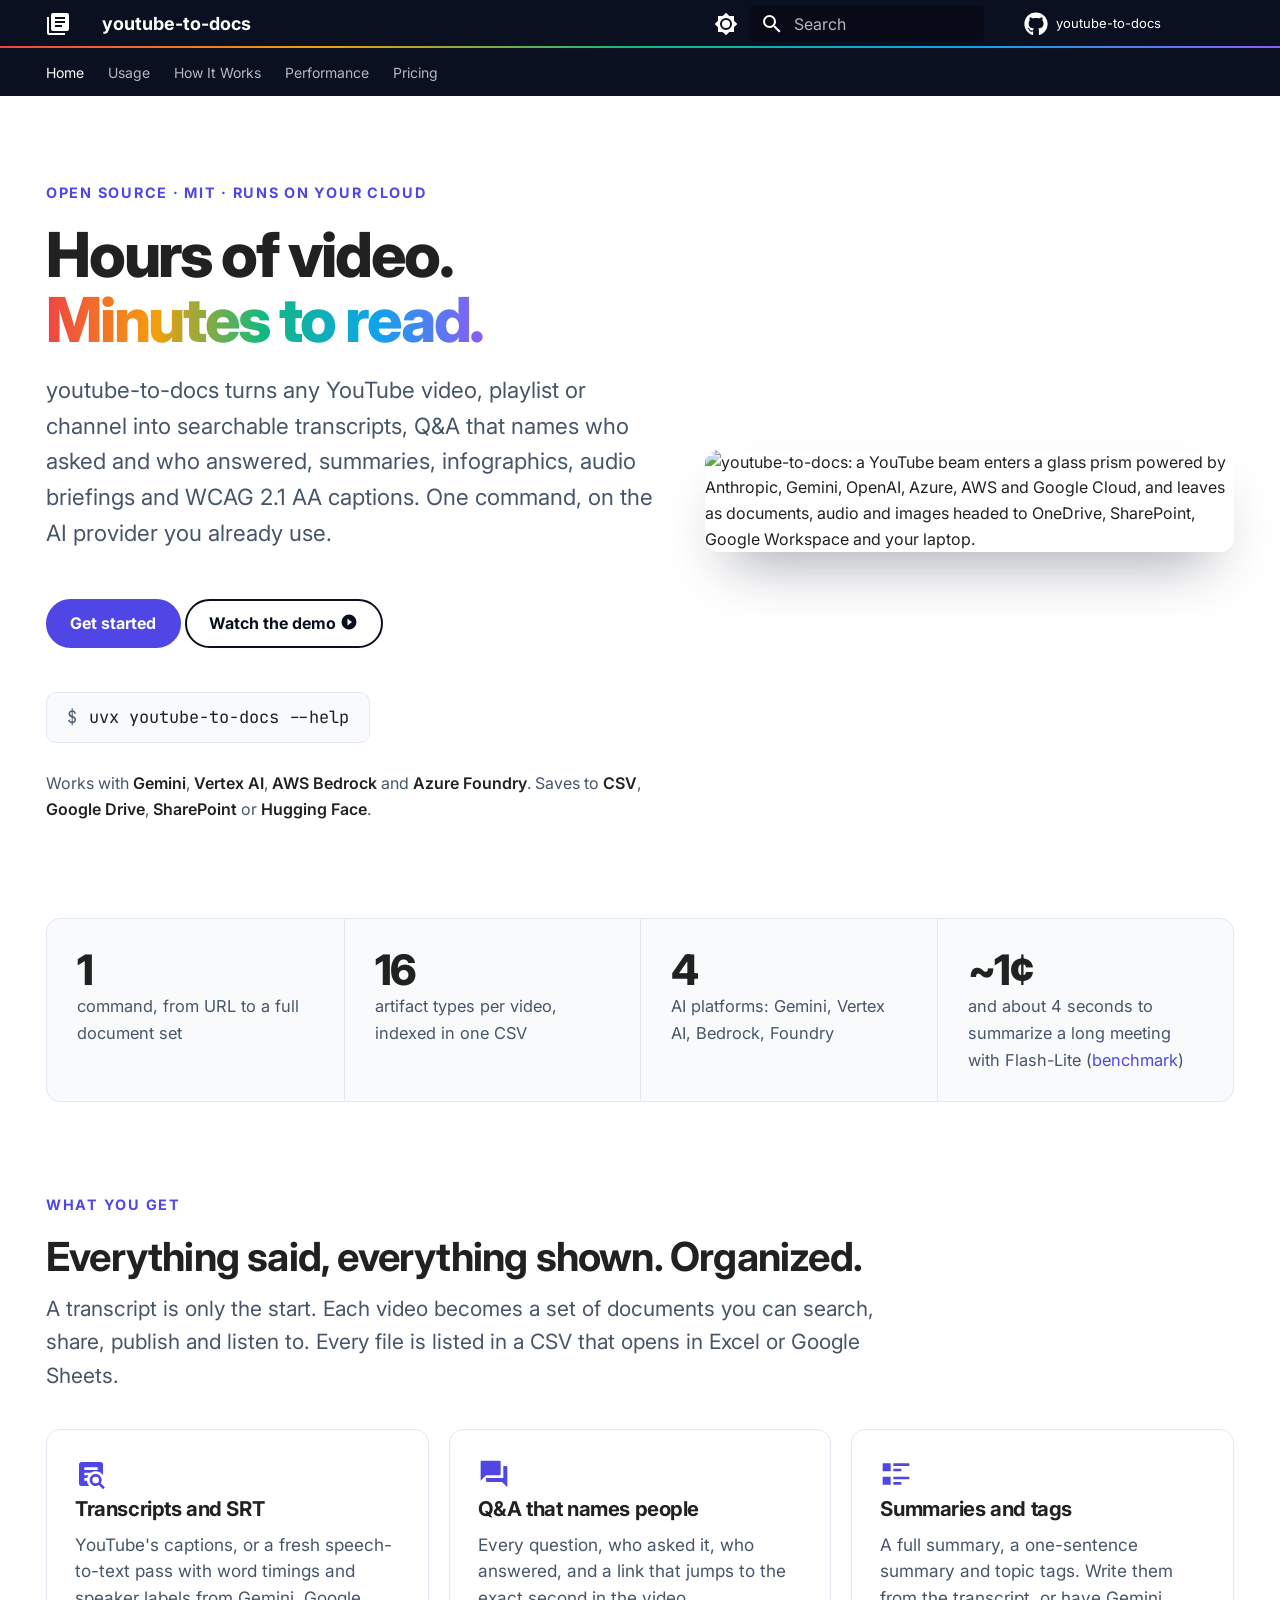
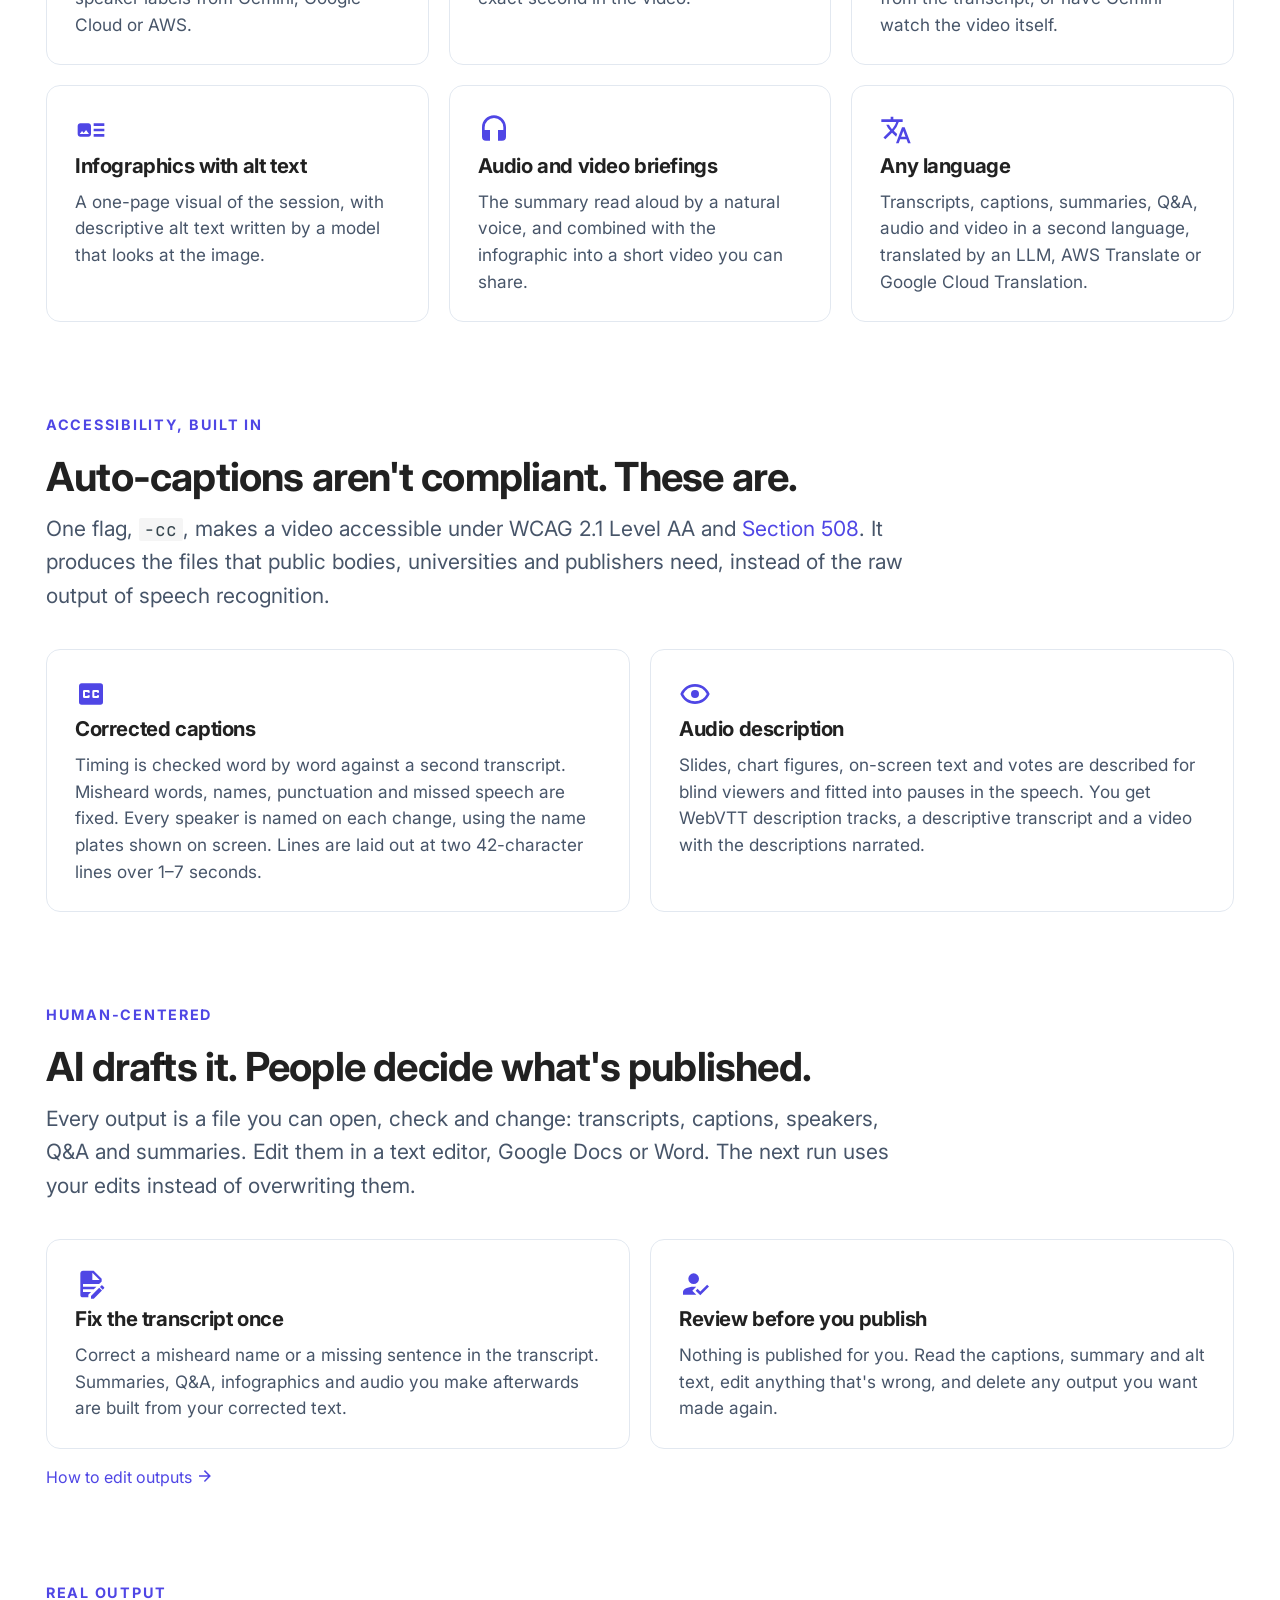
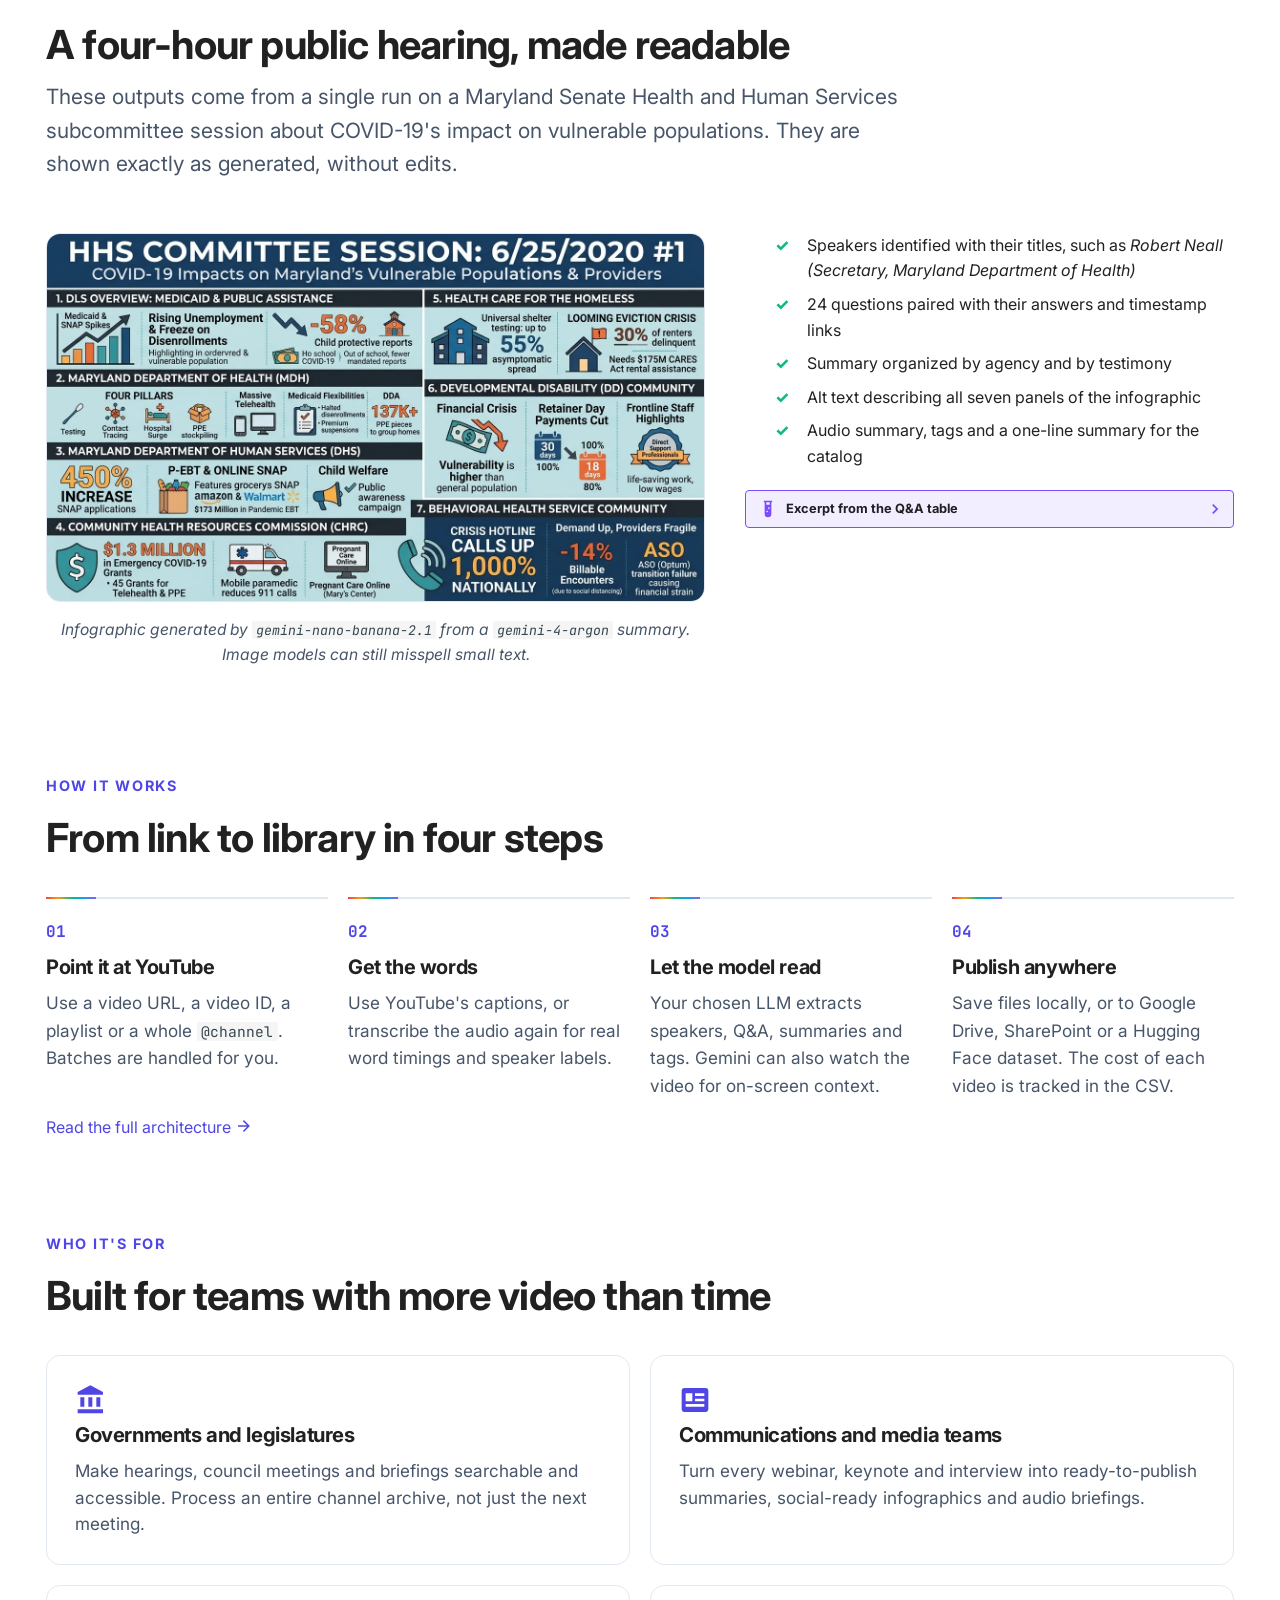
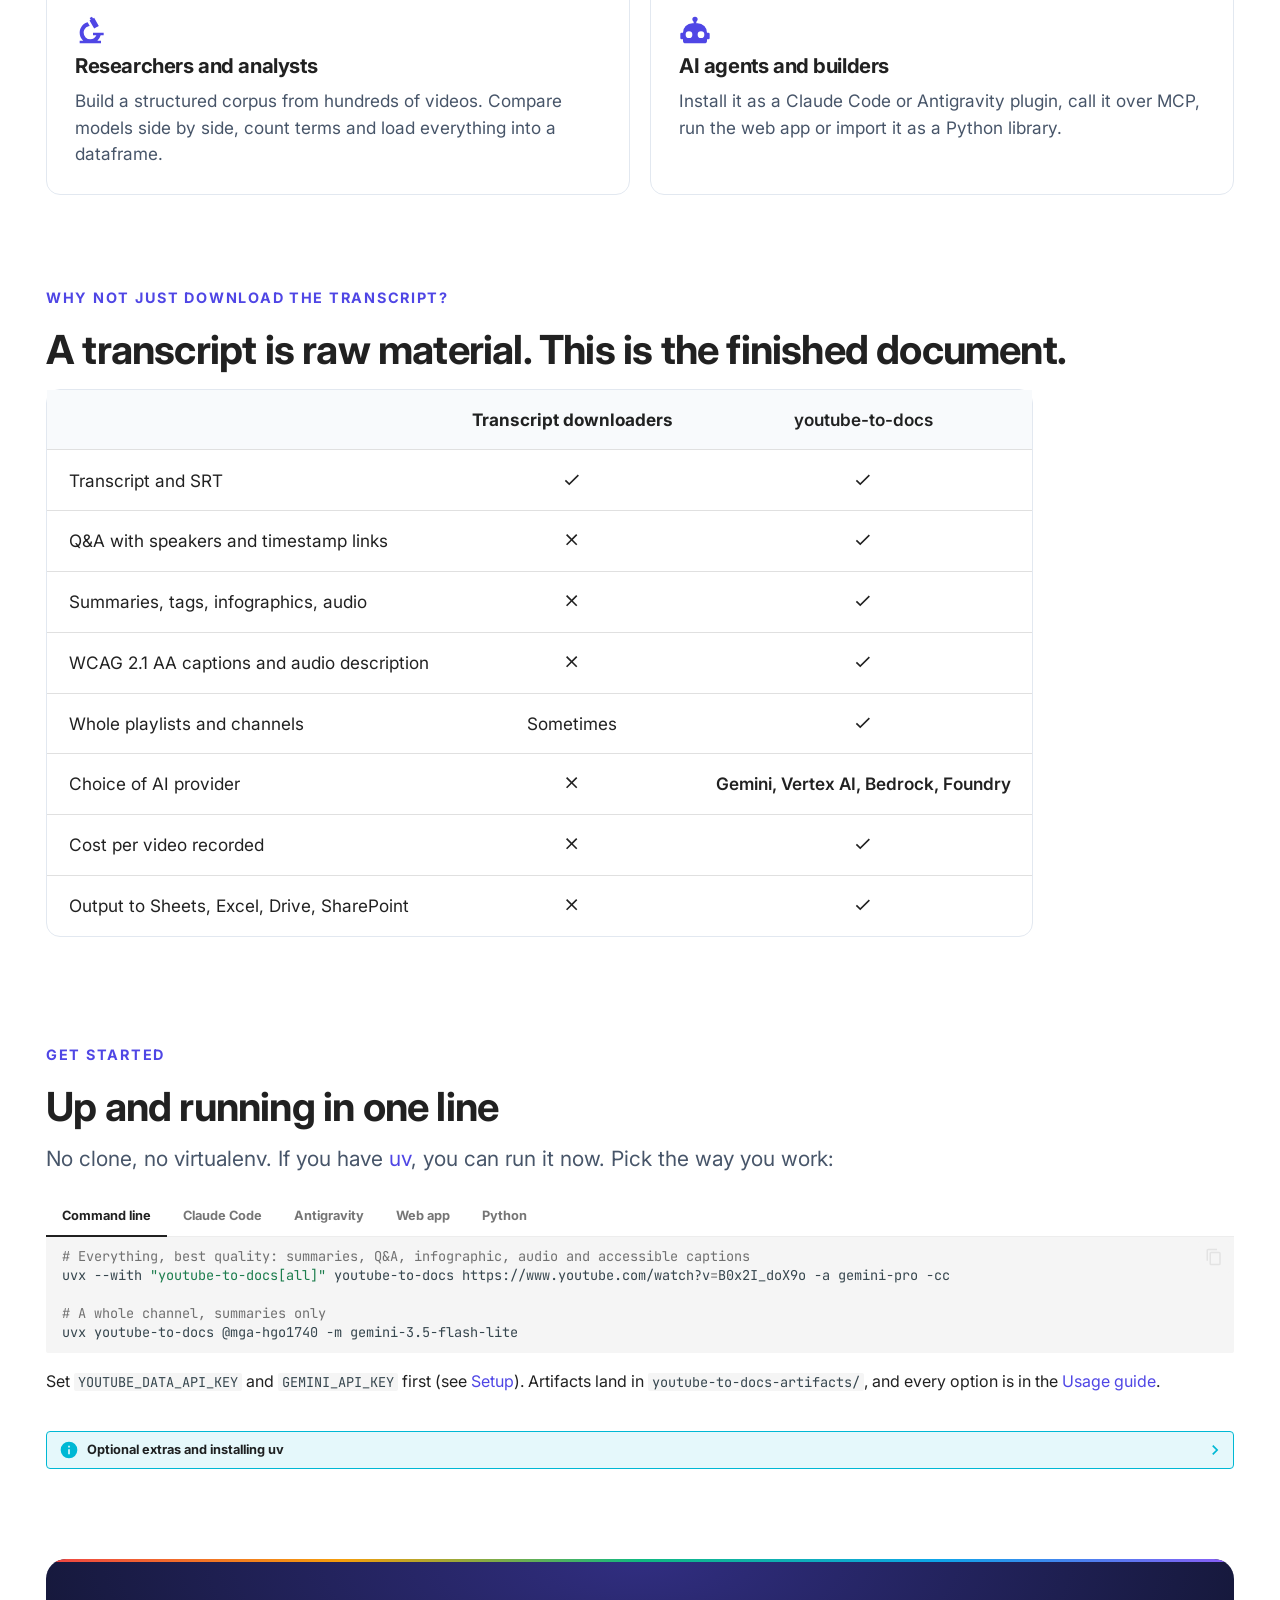
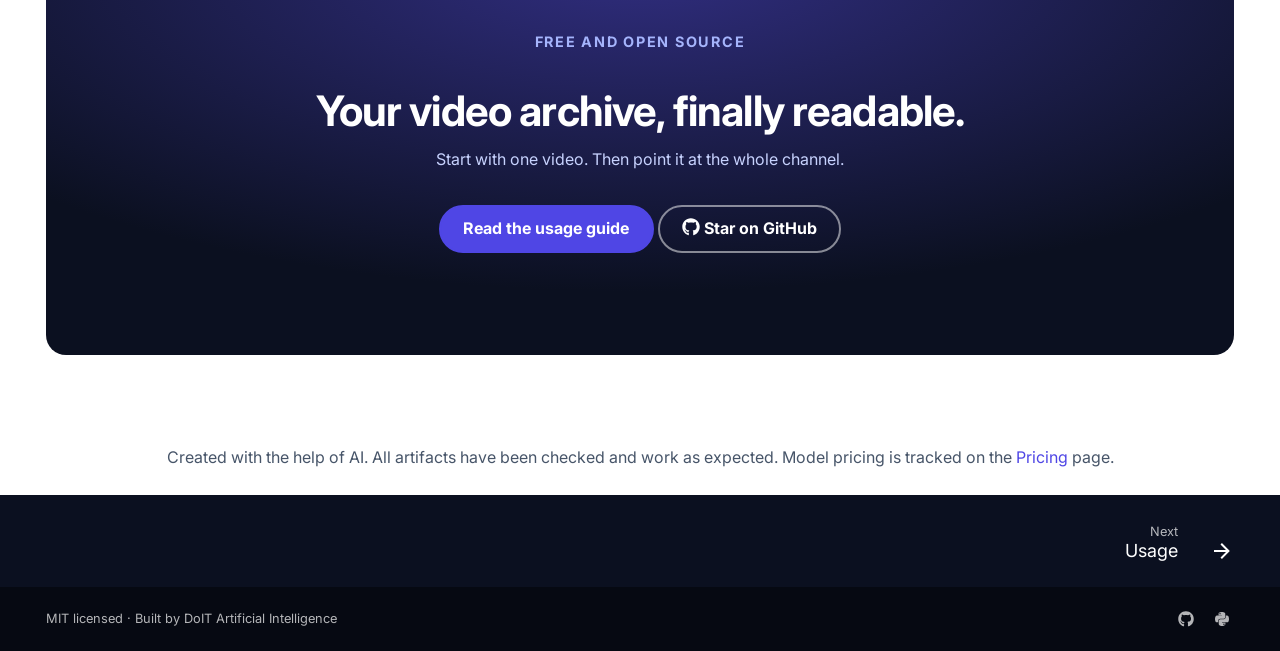
==== commit dde9fe33: "deploy: f578bc15920435b8b9c07d31cd5fa6b04437b672" ====
--- a/index.html
+++ b/index.html
@@ -550,6 +550,45 @@
 </li>
       
         <li class="md-nav__item">
+  <a href="#ai-drafts-it-people-decide-whats-published" class="md-nav__link">
+    <span class="md-ellipsis">
+      
+        AI drafts it. People decide what's published.
+      
+    </span>
+  </a>
+  
+    <nav class="md-nav" aria-label="AI drafts it. People decide what&#39;s published.">
+      <ul class="md-nav__list">
+        
+          <li class="md-nav__item">
+  <a href="#fix-the-transcript-once" class="md-nav__link">
+    <span class="md-ellipsis">
+      
+        Fix the transcript once
+      
+    </span>
+  </a>
+  
+</li>
+        
+          <li class="md-nav__item">
+  <a href="#review-before-you-publish" class="md-nav__link">
+    <span class="md-ellipsis">
+      
+        Review before you publish
+      
+    </span>
+  </a>
+  
+</li>
+        
+      </ul>
+    </nav>
+  
+</li>
+      
+        <li class="md-nav__item">
   <a href="#a-four-hour-public-hearing-made-readable" class="md-nav__link">
     <span class="md-ellipsis">
       
@@ -982,6 +1021,45 @@
 </li>
       
         <li class="md-nav__item">
+  <a href="#ai-drafts-it-people-decide-whats-published" class="md-nav__link">
+    <span class="md-ellipsis">
+      
+        AI drafts it. People decide what's published.
+      
+    </span>
+  </a>
+  
+    <nav class="md-nav" aria-label="AI drafts it. People decide what&#39;s published.">
+      <ul class="md-nav__list">
+        
+          <li class="md-nav__item">
+  <a href="#fix-the-transcript-once" class="md-nav__link">
+    <span class="md-ellipsis">
+      
+        Fix the transcript once
+      
+    </span>
+  </a>
+  
+</li>
+        
+          <li class="md-nav__item">
+  <a href="#review-before-you-publish" class="md-nav__link">
+    <span class="md-ellipsis">
+      
+        Review before you publish
+      
+    </span>
+  </a>
+  
+</li>
+        
+      </ul>
+    </nav>
+  
+</li>
+      
+        <li class="md-nav__item">
   <a href="#a-four-hour-public-hearing-made-readable" class="md-nav__link">
     <span class="md-ellipsis">
       
@@ -1245,6 +1323,24 @@
 <p>Slides, chart figures, on-screen text and votes are described for blind viewers and fitted into pauses in the speech. You get WebVTT description tracks, a descriptive transcript and a video with the descriptions narrated.</p>
 </div>
 </div>
+</div>
+<div class="ytd-section">
+<p><span class="ytd-eyebrow">Human-centered</span></p>
+<h2 id="ai-drafts-it-people-decide-whats-published">AI drafts it. People decide what's published.</h2>
+<p class="ytd-lede">Every output is a file you can open, check and change: transcripts, captions, speakers, Q&amp;A and summaries. Edit them in a text editor, Google Docs or Word. The next run uses your edits instead of overwriting them.</p>
+<div class="ytd-grid ytd-grid--2">
+<div class="ytd-card">
+<p><span class="ytd-icon"><span class="twemoji"><svg xmlns="http://www.w3.org/2000/svg" viewBox="0 0 24 24"><path d="M6 2c-1.11 0-2 .89-2 2v16a2 2 0 0 0 2 2h4v-1.91L12.09 18H6v-2h8.09l2-2H6v-2h12.09L20 10.09V8l-6-6zm7 1.5L18.5 9H13zm7.15 9.5a.55.55 0 0 0-.4.16l-1.02 1.02 2.09 2.08 1.02-1.01c.21-.22.21-.58 0-.79l-1.3-1.3a.54.54 0 0 0-.39-.16m-2.01 1.77L12 20.92V23h2.08l6.15-6.15z"/></svg></span></span></p>
+<h3 id="fix-the-transcript-once">Fix the transcript once</h3>
+<p>Correct a misheard name or a missing sentence in the transcript. Summaries, Q&amp;A, infographics and audio you make afterwards are built from your corrected text.</p>
+</div>
+<div class="ytd-card">
+<p><span class="ytd-icon"><span class="twemoji"><svg xmlns="http://www.w3.org/2000/svg" viewBox="0 0 24 24"><path d="m21.1 12.5 1.4 1.41-6.53 6.59L12.5 17l1.4-1.41 2.07 2.08zM10 17l3 3H3v-2c0-2.21 3.58-4 8-4l1.89.11zm1-13a4 4 0 0 1 4 4 4 4 0 0 1-4 4 4 4 0 0 1-4-4 4 4 0 0 1 4-4"/></svg></span></span></p>
+<h3 id="review-before-you-publish">Review before you publish</h3>
+<p>Nothing is published for you. Read the captions, summary and alt text, edit anything that's wrong, and delete any output you want made again.</p>
+</div>
+</div>
+<p><a href="usage/#review-and-edit-the-outputs">How to edit outputs <span class="twemoji"><svg xmlns="http://www.w3.org/2000/svg" viewBox="0 0 24 24"><path d="M4 11v2h12l-5.5 5.5 1.42 1.42L19.84 12l-7.92-7.92L10.5 5.5 16 11z"/></svg></span></a></p>
 </div>
 <div class="ytd-section">
 <p><span class="ytd-eyebrow">Real output</span></p>
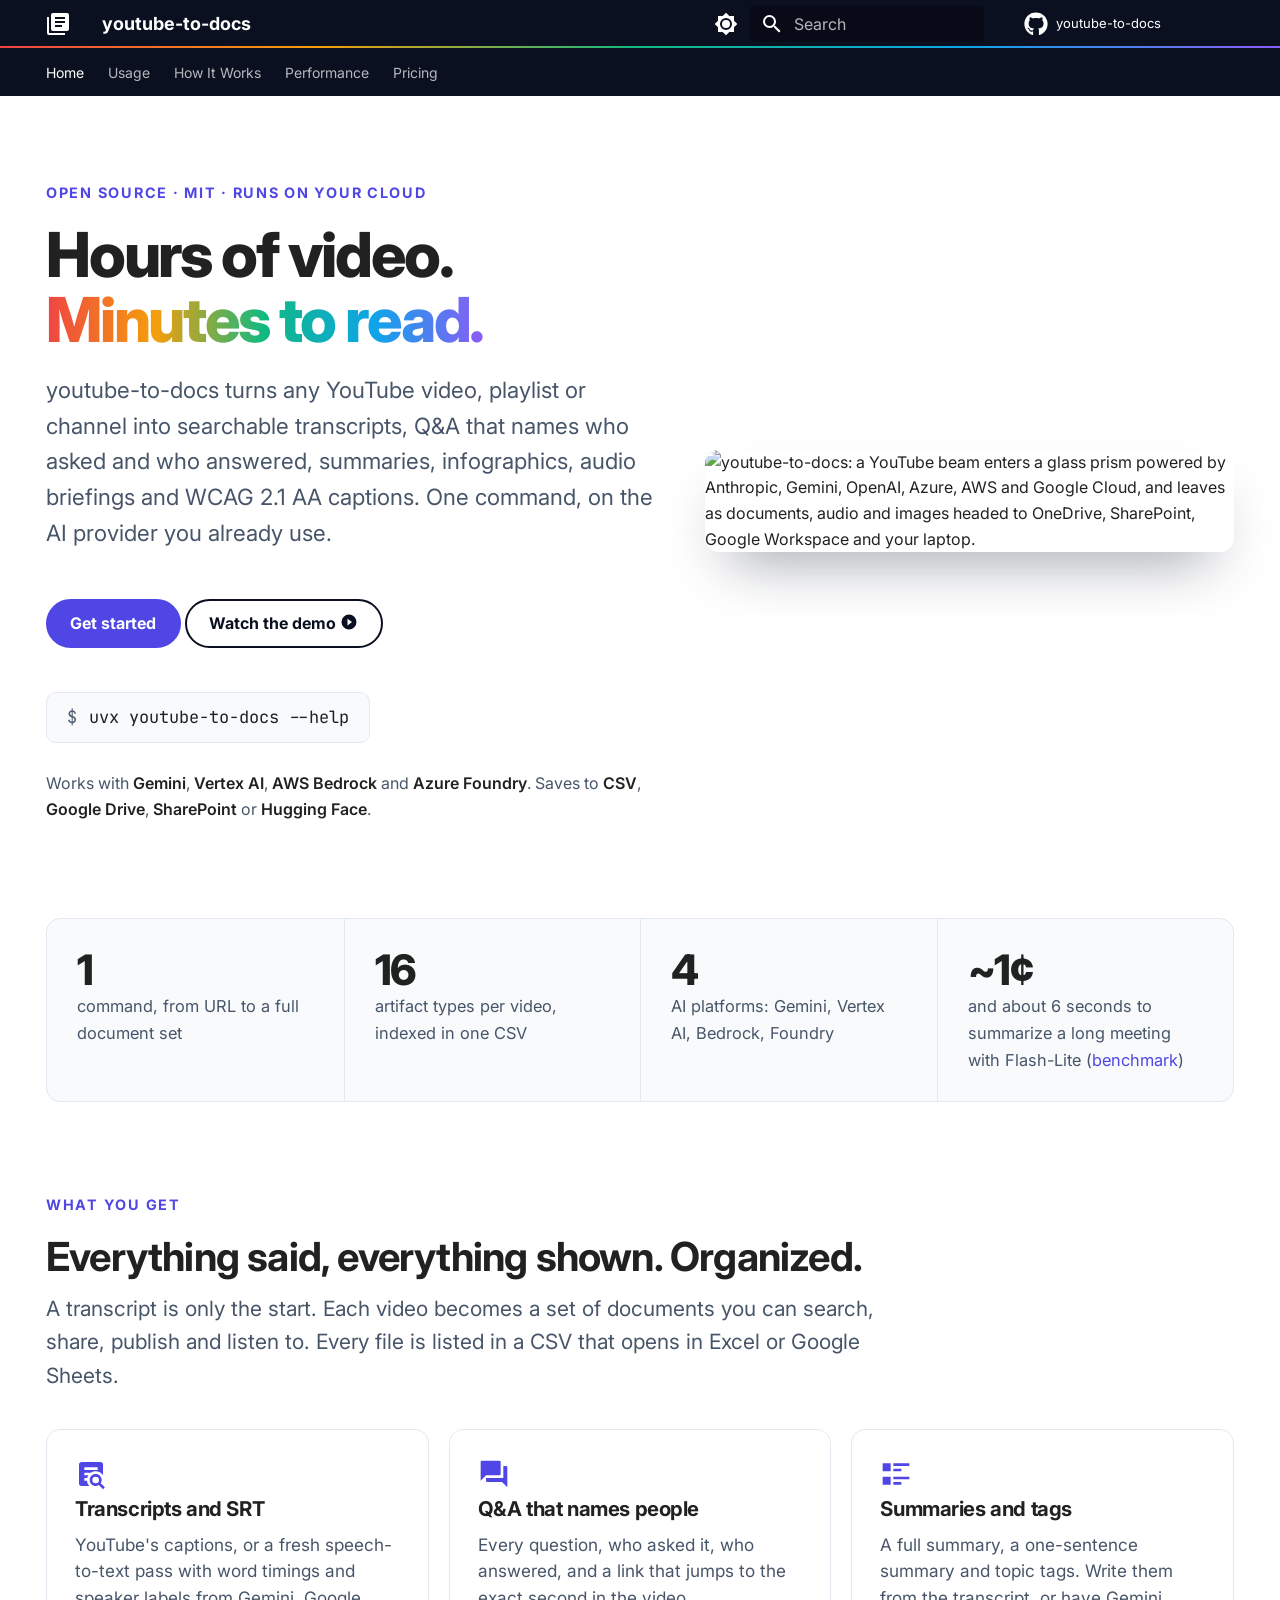
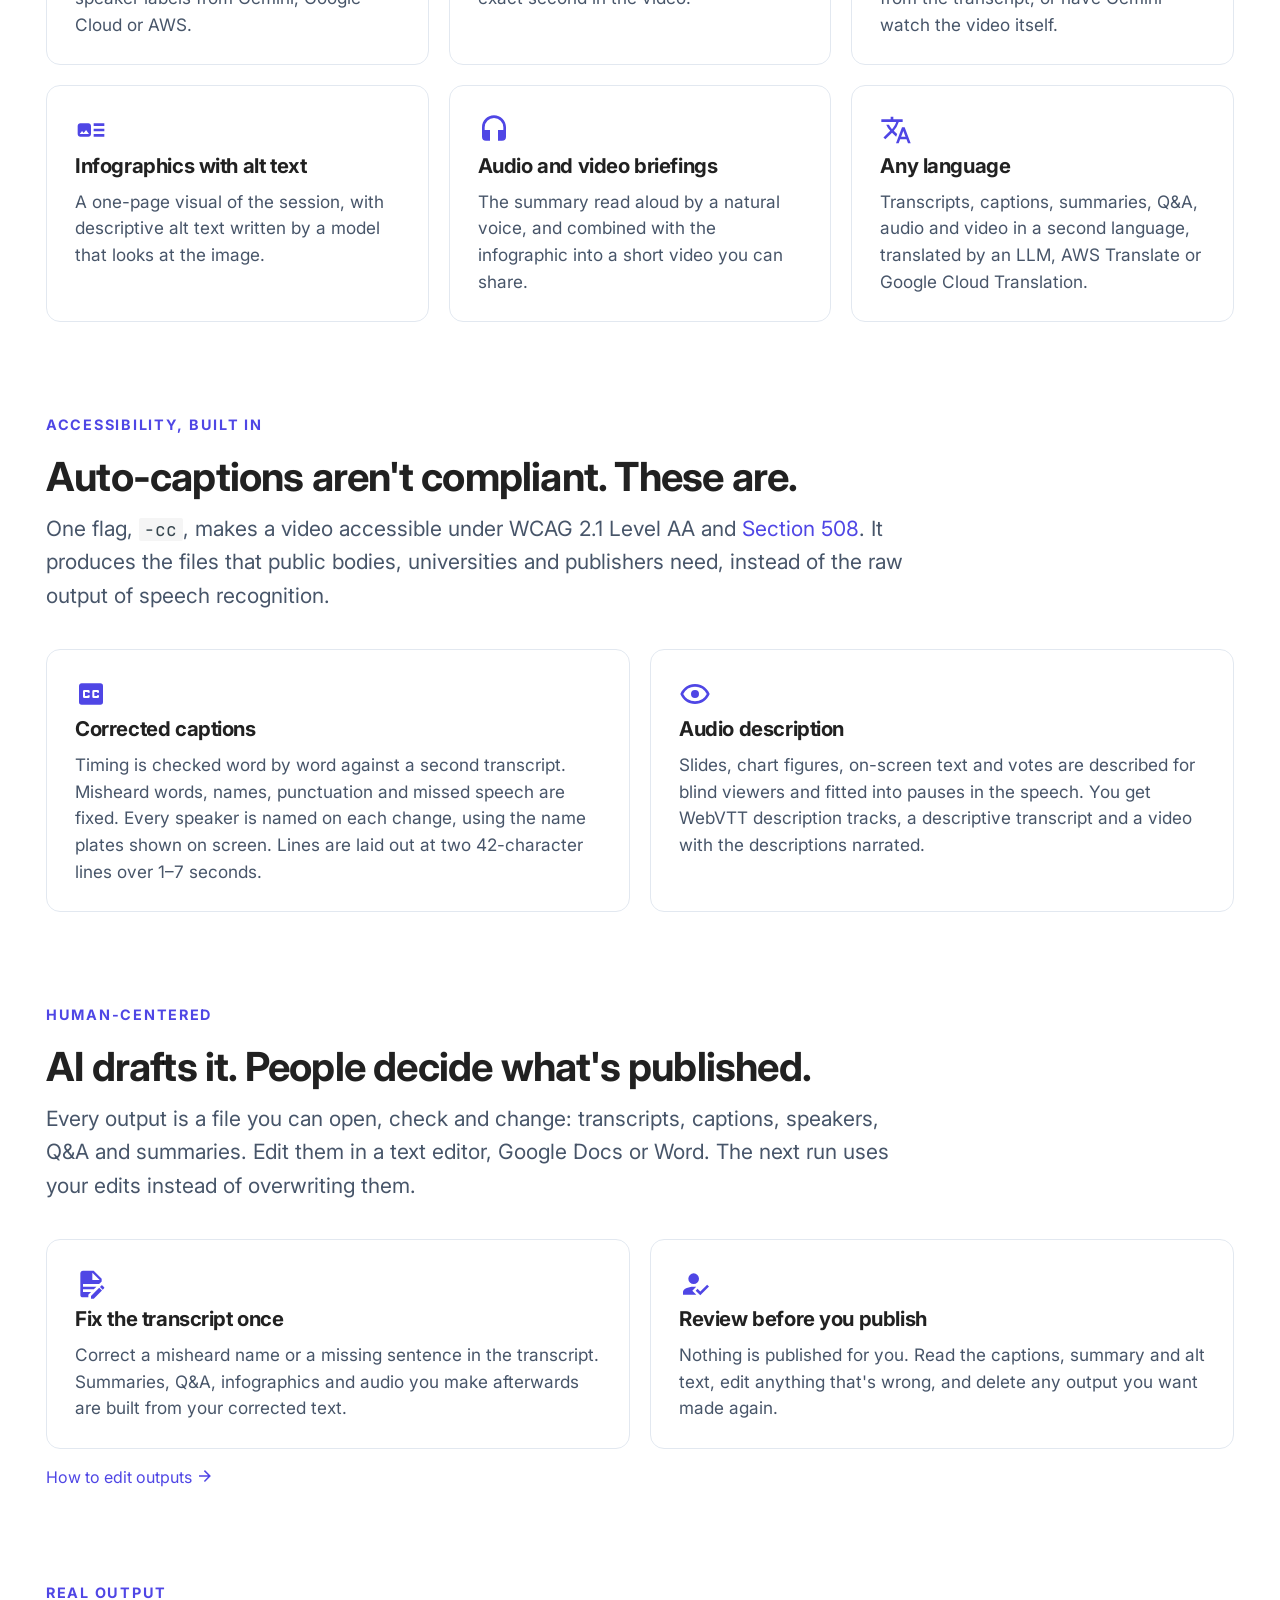
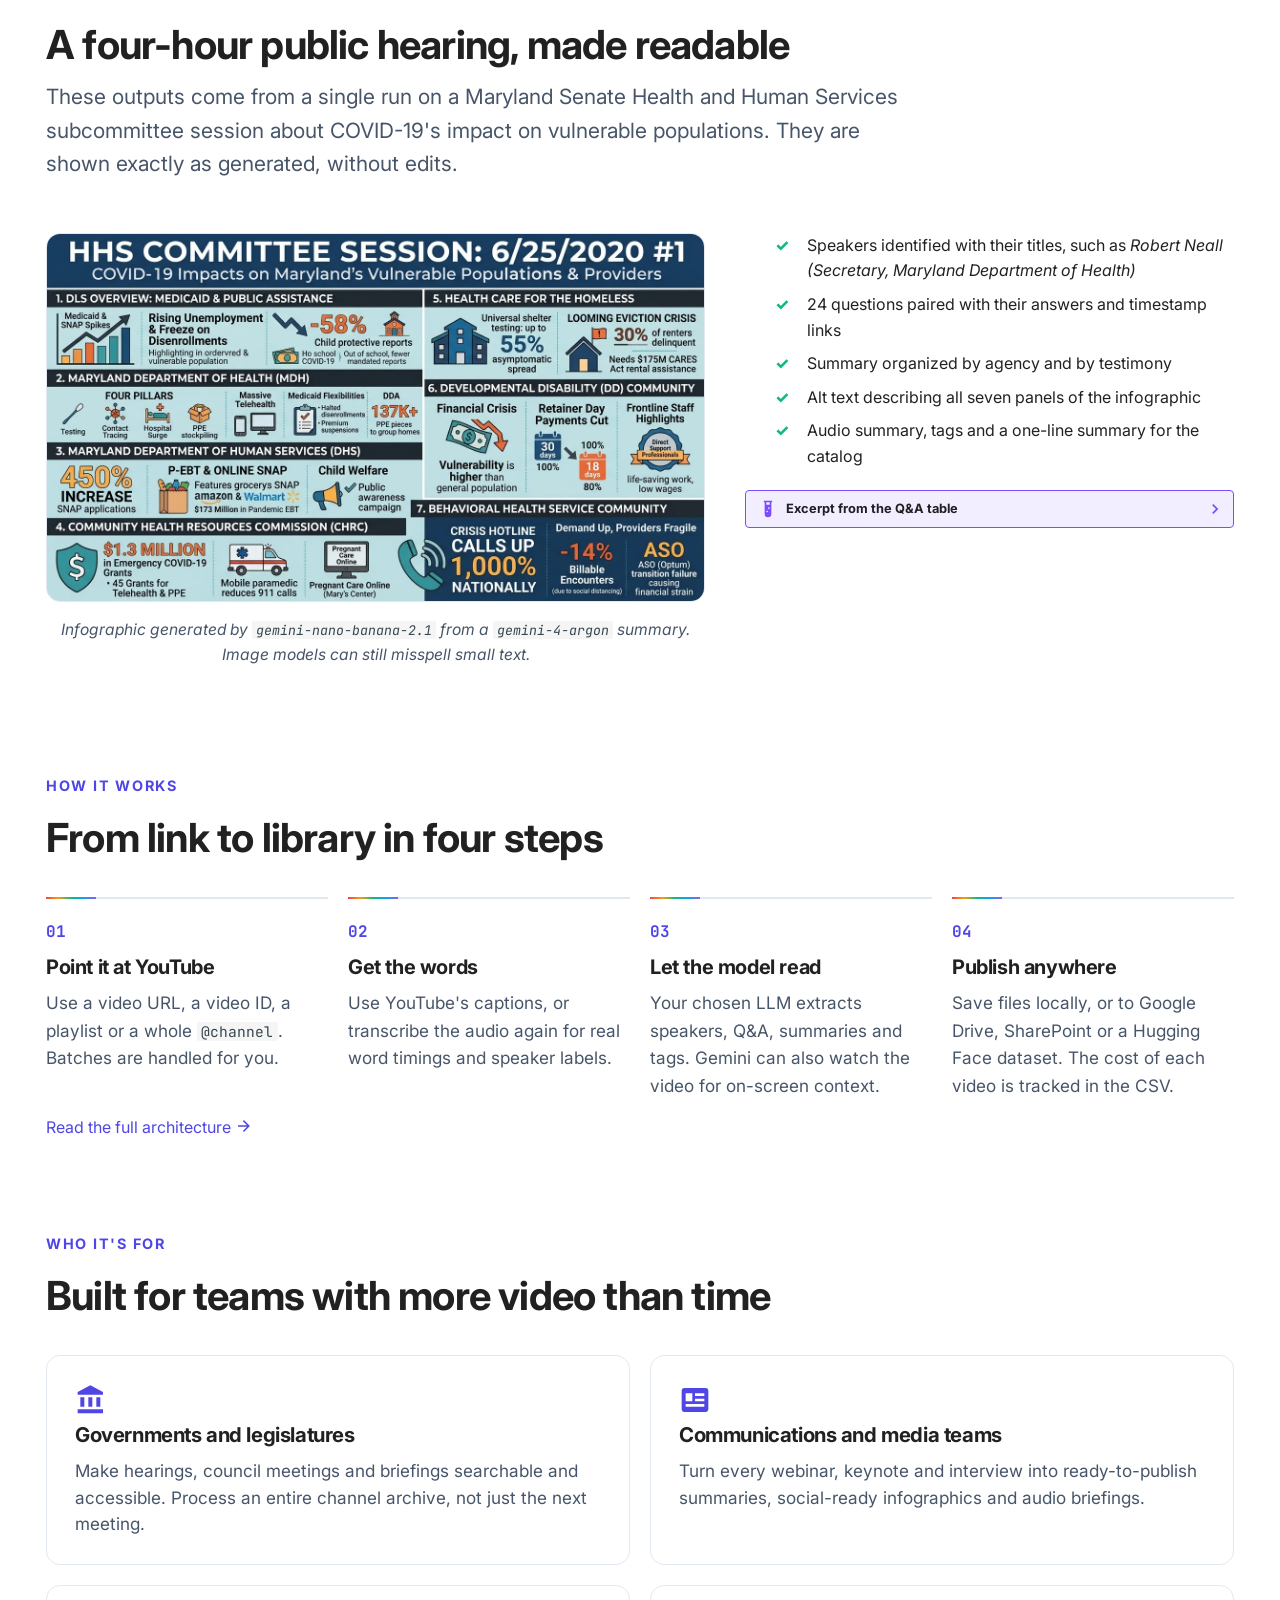
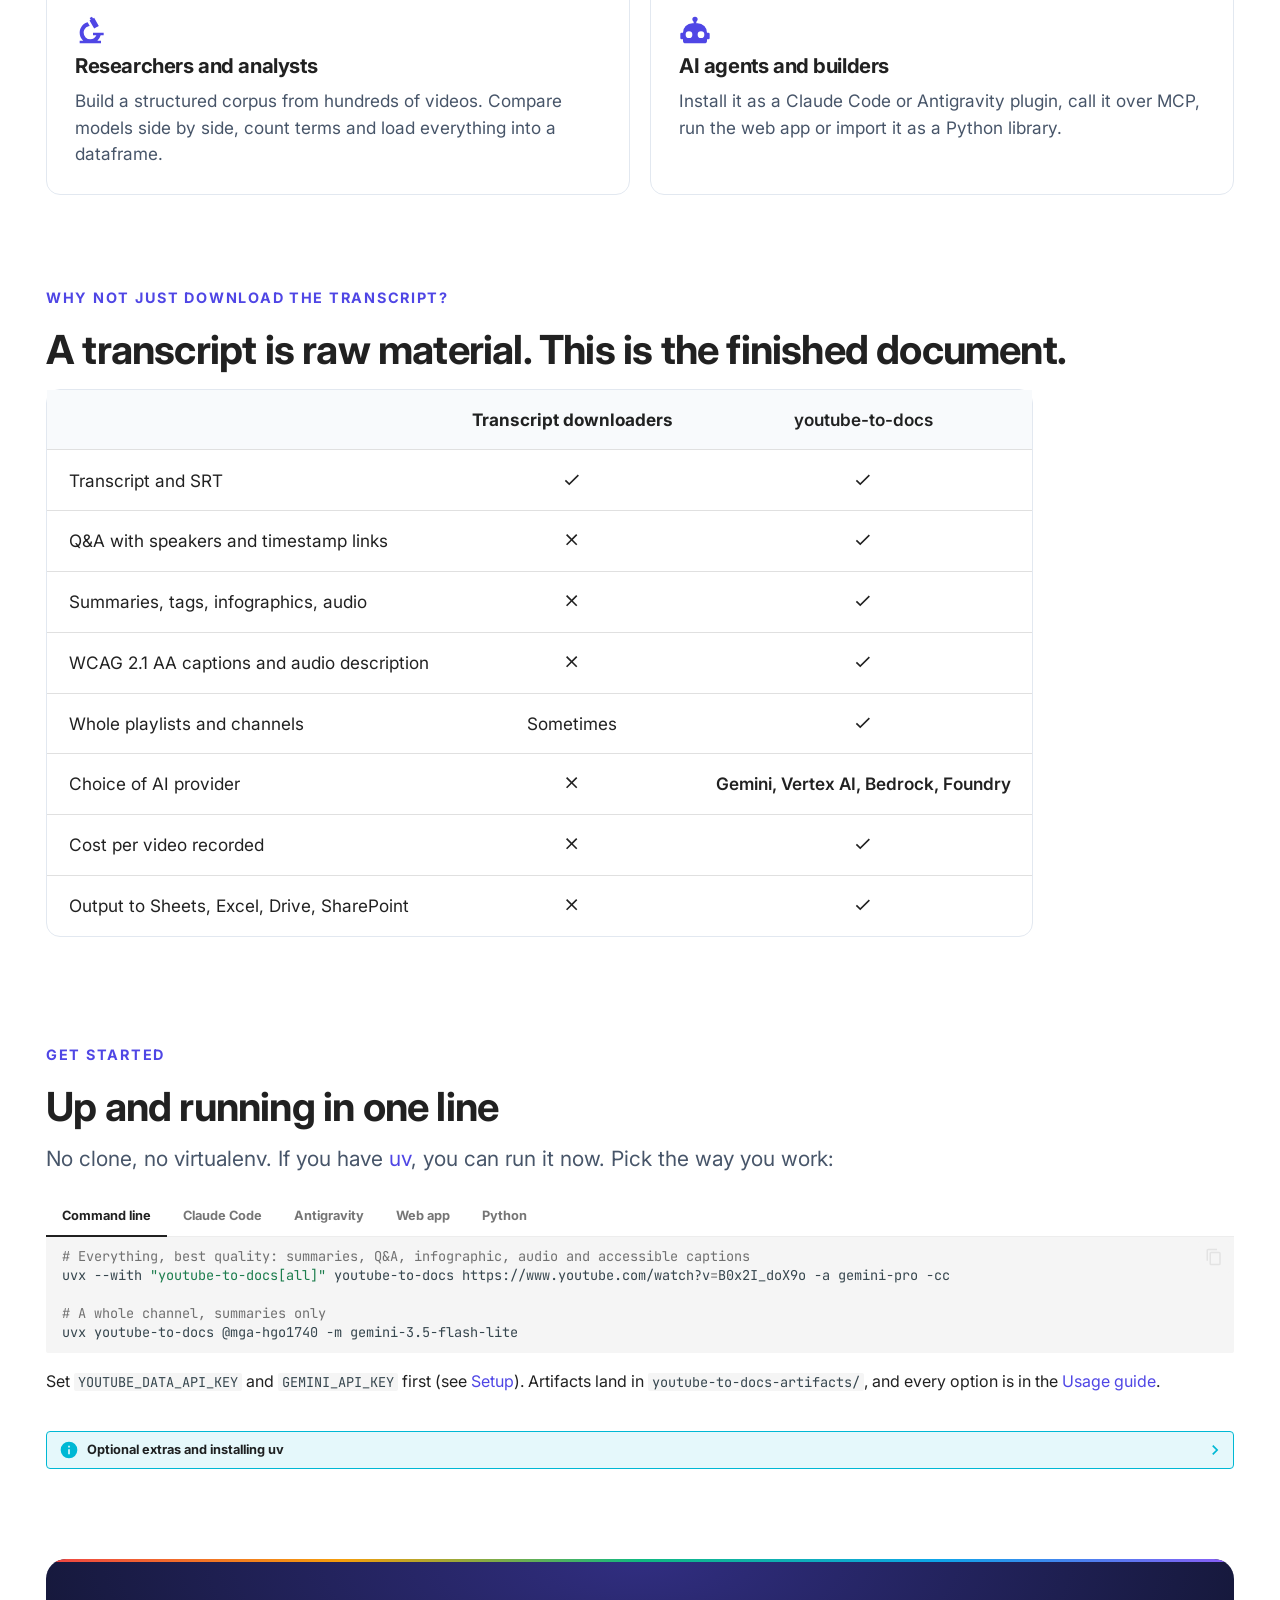
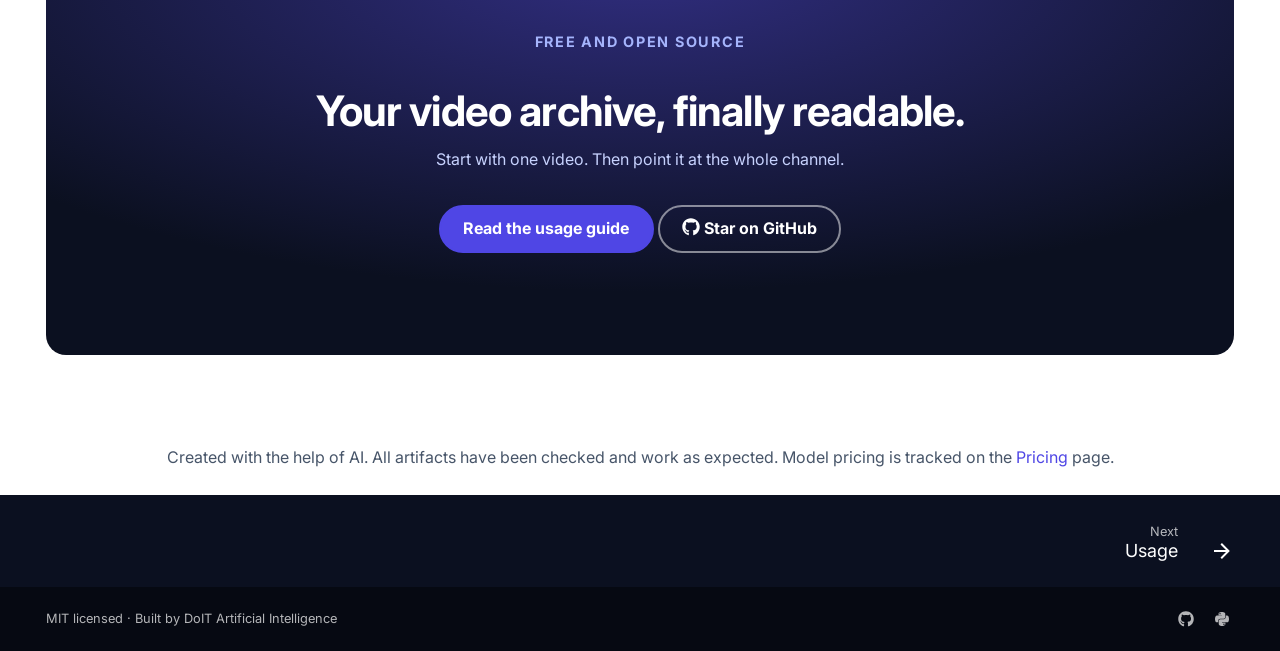
==== commit dea77ace: "deploy: dec53f5fd299c425a5e03458bb895bf6cde2a187" ====
--- a/index.html
+++ b/index.html
@@ -1267,7 +1267,7 @@
   <div class="ytd-stat"><b>1</b><span>command, from URL to a full document set</span></div>
   <div class="ytd-stat"><b>16</b><span>artifact types per video, indexed in one CSV</span></div>
   <div class="ytd-stat"><b>4</b><span>AI platforms: Gemini, Vertex AI, Bedrock, Foundry</span></div>
-  <div class="ytd-stat"><b>~1&cent;</b><span>and about 4 seconds to summarize a long meeting with Flash-Lite (<a href="performance/">benchmark</a>)</span></div>
+  <div class="ytd-stat"><b>~1&cent;</b><span>and about 6 seconds to summarize a long meeting with Flash-Lite (<a href="performance/">benchmark</a>)</span></div>
 </div>
 
 <div class="ytd-section">
--- a/stylesheets/extra.css
+++ b/stylesheets/extra.css
@@ -238,6 +238,12 @@
   border: 1px solid var(--ytd-border);
 }
 .md-typeset .ytd-showcase figcaption { font-size: 0.78rem; color: var(--ytd-muted); max-width: none; }
+
+/* Infographic gallery (Performance page) */
+.ytd-gallery { display: grid; grid-template-columns: repeat(2, 1fr); gap: 1.5rem; margin-top: 1.2rem; }
+.ytd-gallery figure { margin: 0; }
+.ytd-gallery img { width: 100%; border-radius: var(--ytd-radius); border: 1px solid var(--ytd-border); }
+.md-typeset .ytd-gallery figcaption { font-size: 0.78rem; color: var(--ytd-muted); max-width: none; }
 .md-typeset .ytd-checklist { list-style: none; margin-left: 0; padding: 0; }
 .md-typeset .ytd-checklist li { margin-left: 0; padding-left: 1.6rem; position: relative; }
 .md-typeset .ytd-checklist li::before {
@@ -292,7 +298,7 @@
 
 /* Responsive */
 @media screen and (max-width: 60em) {
-  .ytd-hero, .ytd-showcase { grid-template-columns: 1fr; }
+  .ytd-hero, .ytd-showcase, .ytd-gallery { grid-template-columns: 1fr; }
   .ytd-hero { padding-top: 1.5rem; }
   .ytd-hero h1 { font-size: 2.3rem; }
   .ytd-grid, .ytd-steps { grid-template-columns: repeat(2, 1fr); }
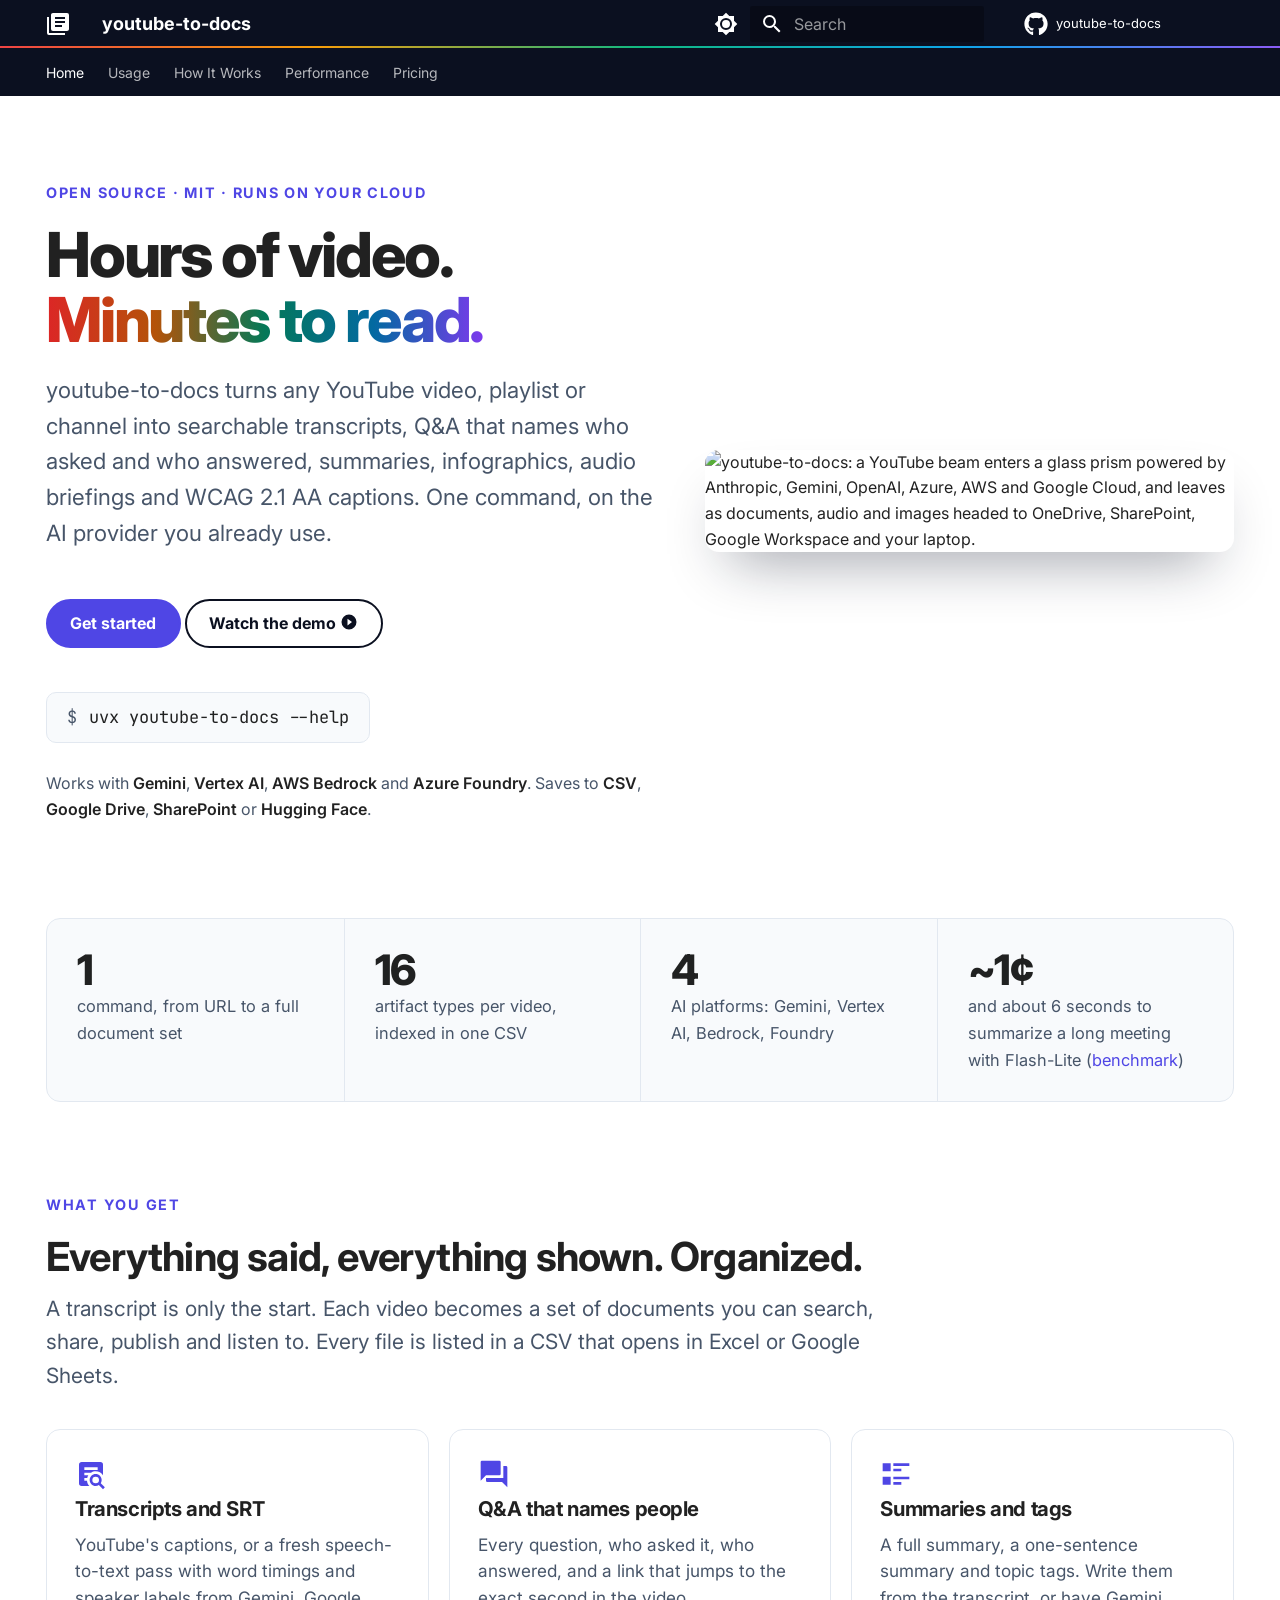
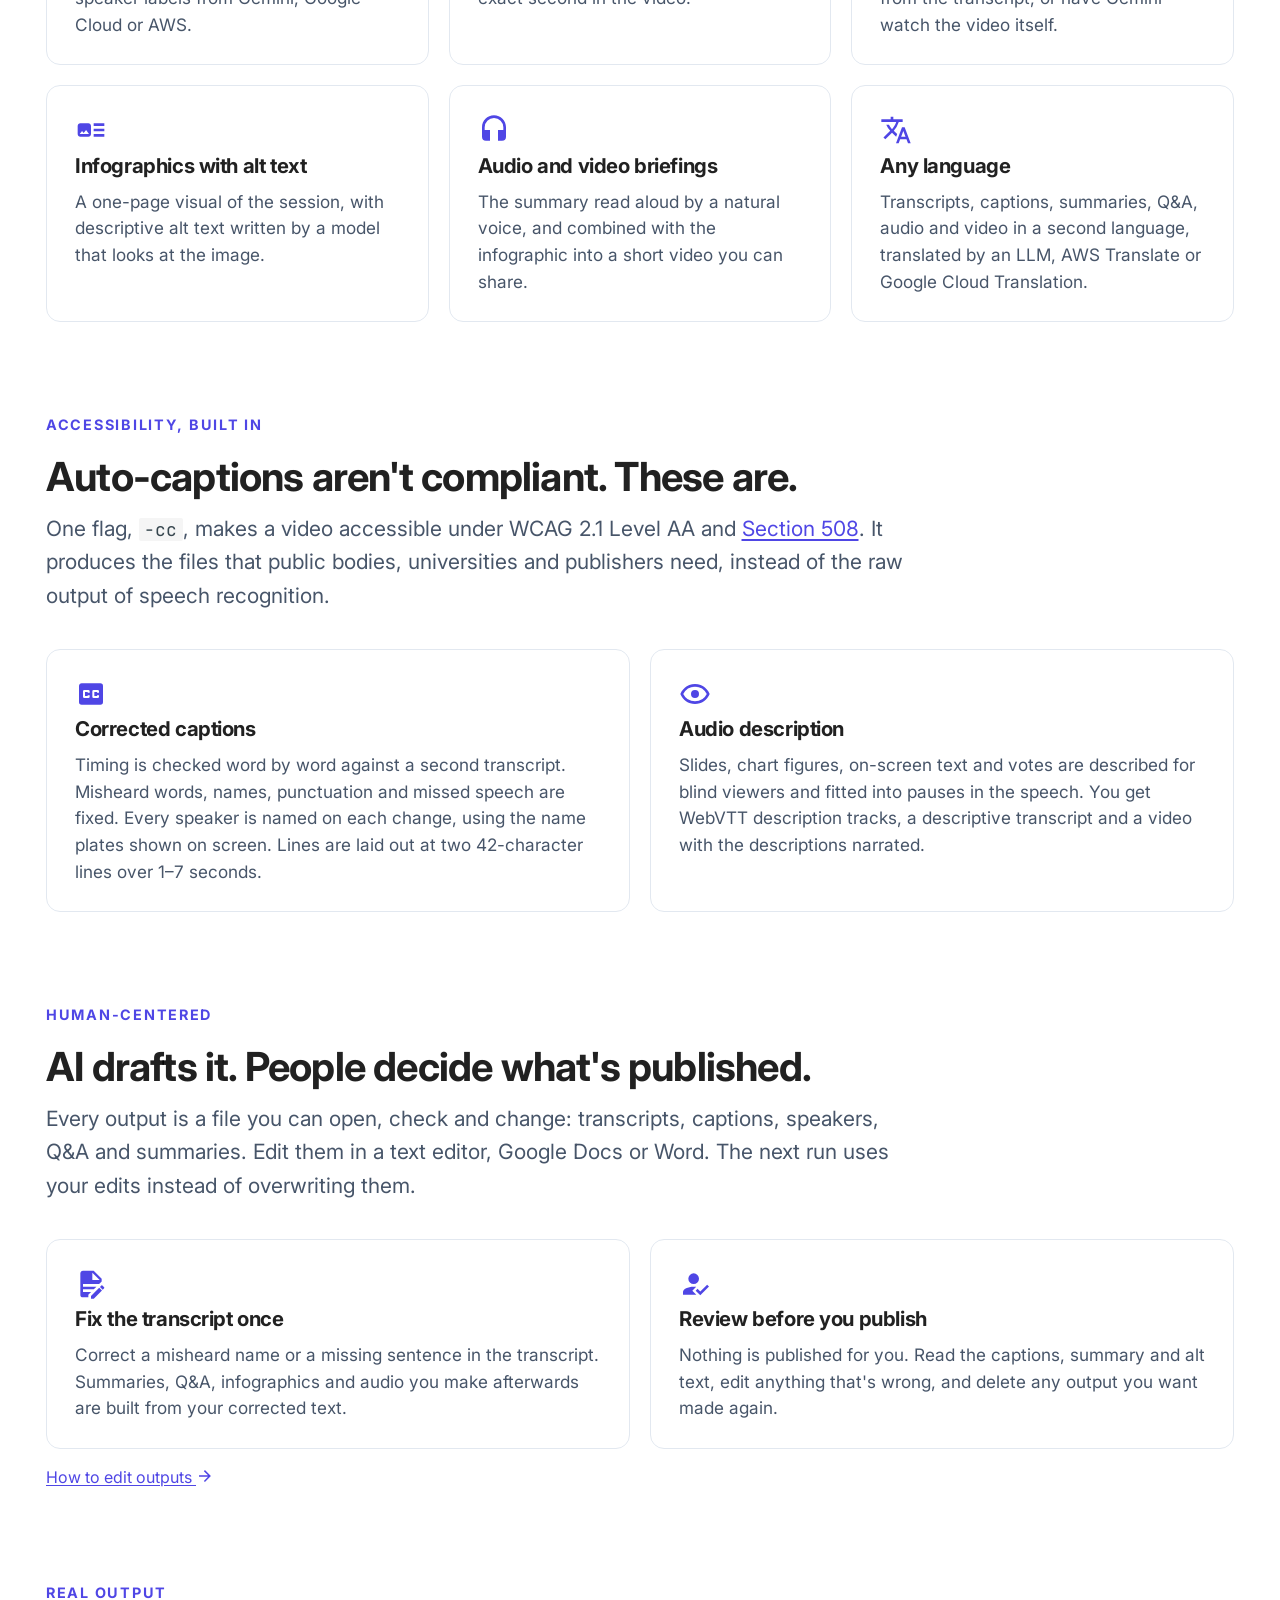
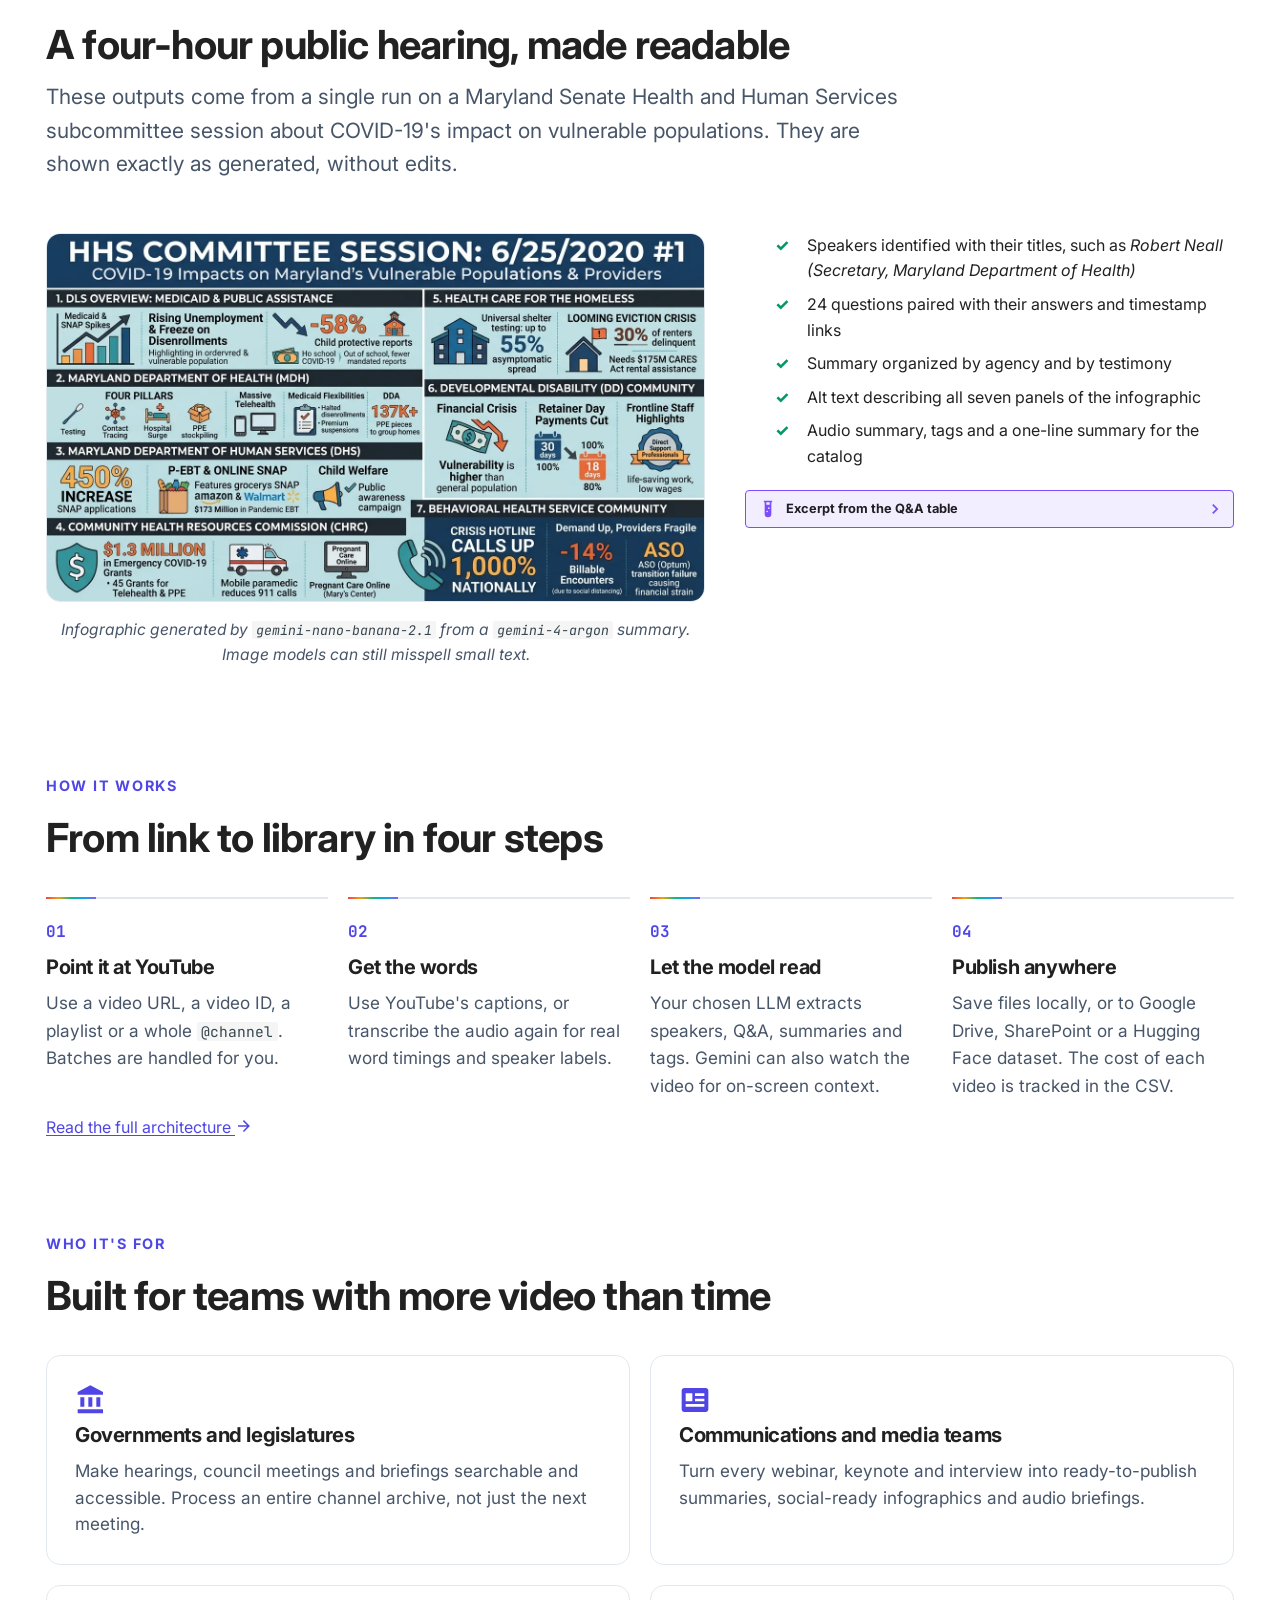
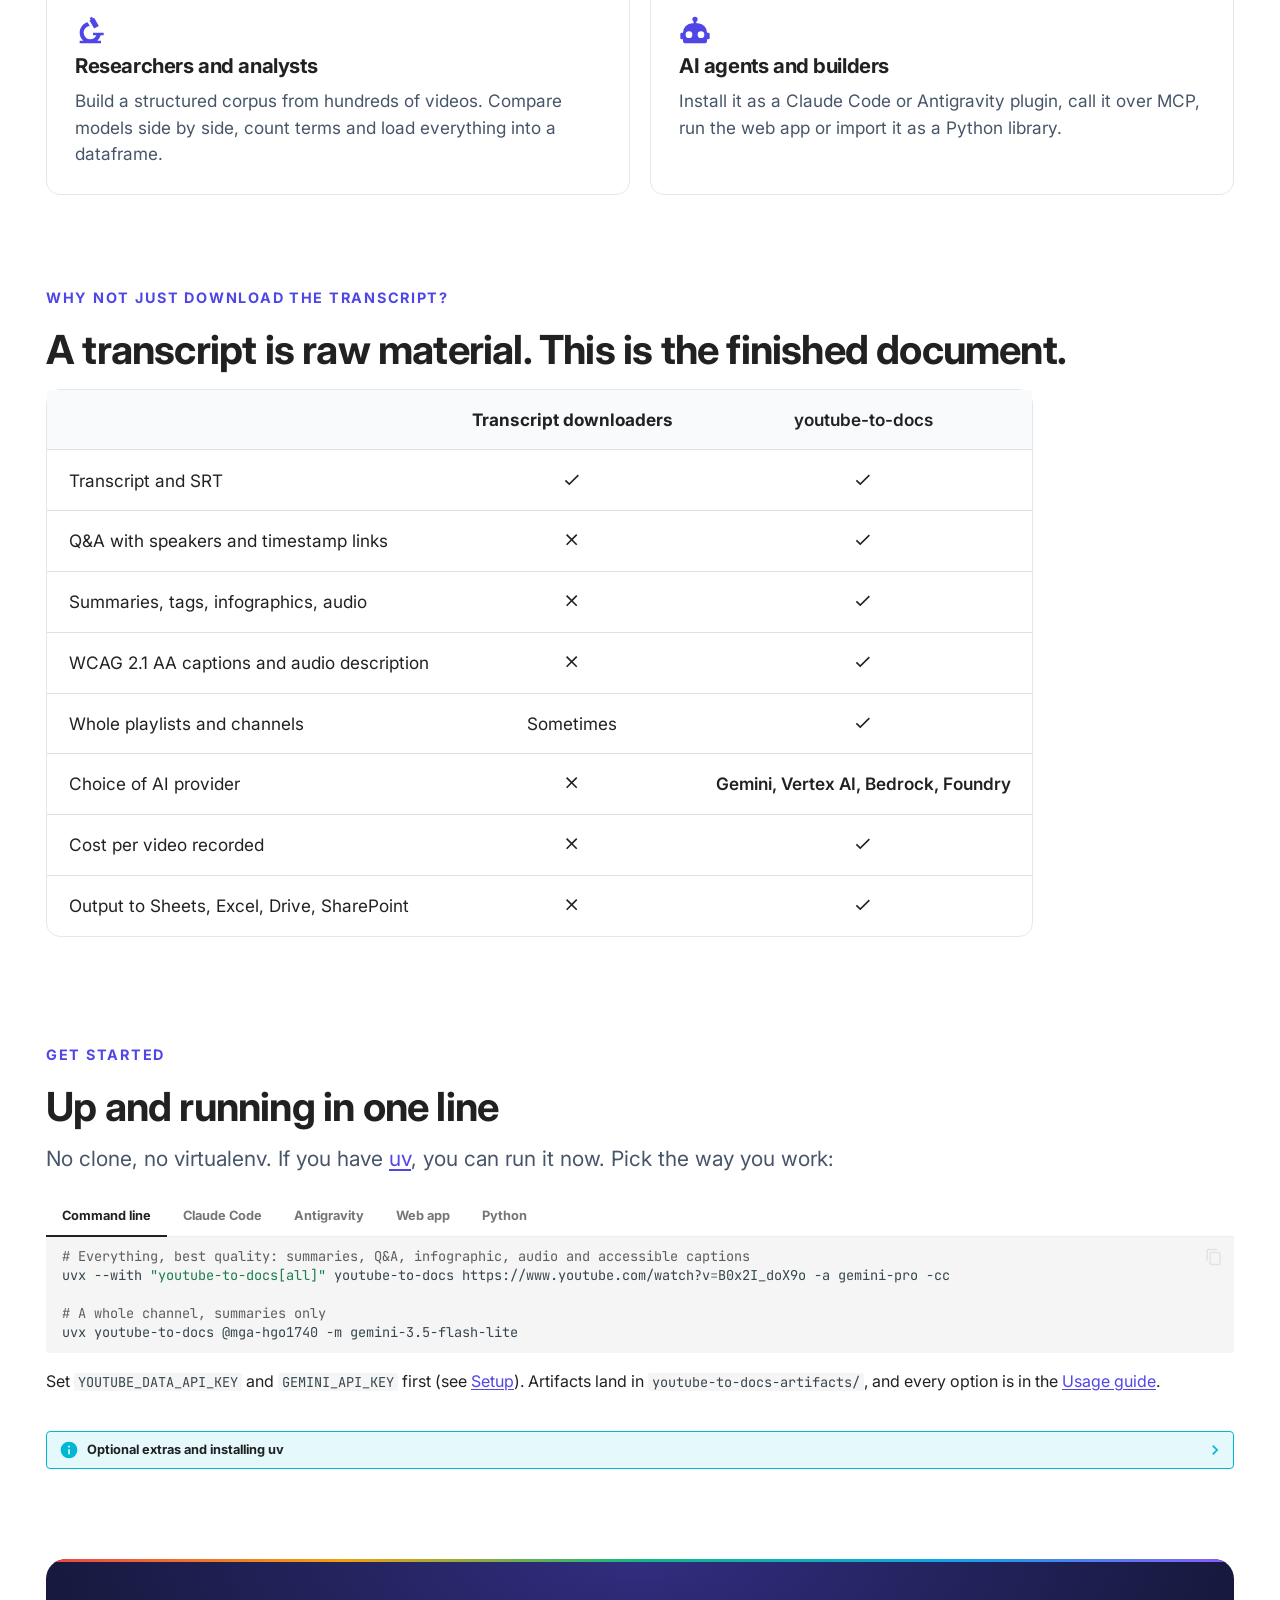
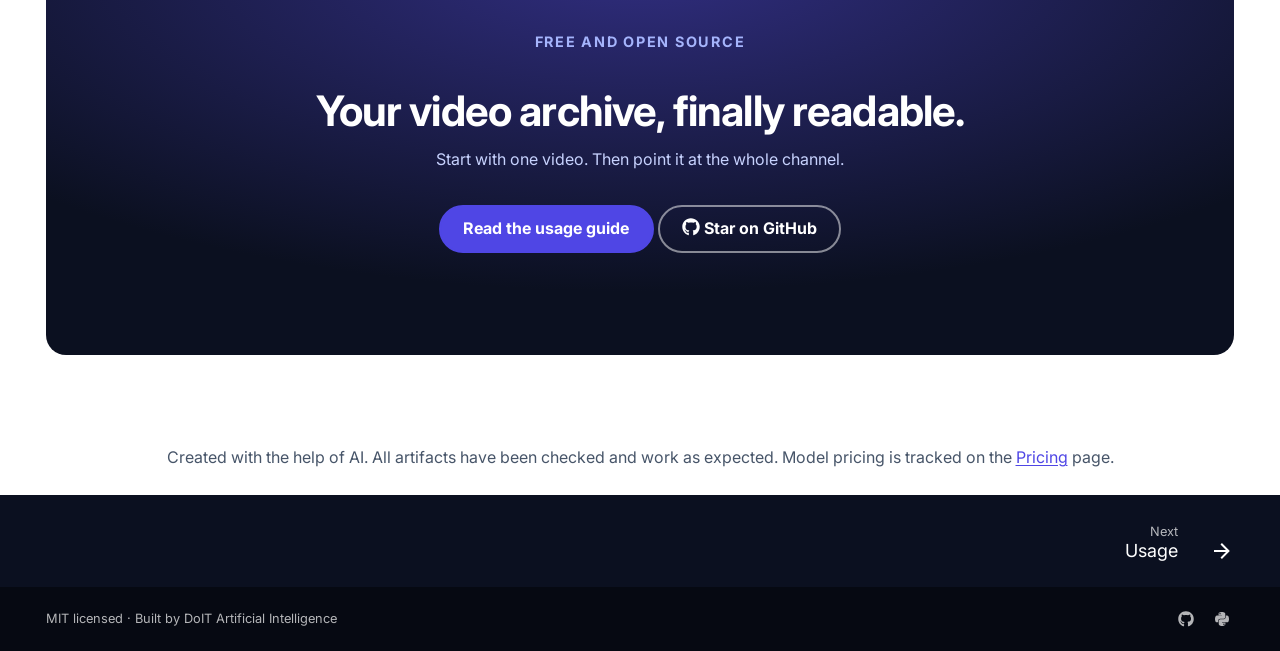
==== commit e462b089: "deploy: 7f133cbc4204ed359bc244b78addf5eda9bea4c9" ====
--- a/index.html
+++ b/index.html
@@ -1450,7 +1450,7 @@
 <table>
 <thead>
 <tr>
-<th></th>
+<th><span class="ytd-sr">Feature</span></th>
 <th style="text-align: center;">Transcript downloaders</th>
 <th style="text-align: center;">youtube-to-docs</th>
 </tr>
@@ -1458,43 +1458,43 @@
 <tbody>
 <tr>
 <td>Transcript and SRT</td>
-<td style="text-align: center;"><span class="twemoji"><svg xmlns="http://www.w3.org/2000/svg" viewBox="0 0 24 24"><path d="M21 7 9 19l-5.5-5.5 1.41-1.41L9 16.17 19.59 5.59z"/></svg></span></td>
-<td style="text-align: center;"><span class="twemoji"><svg xmlns="http://www.w3.org/2000/svg" viewBox="0 0 24 24"><path d="M21 7 9 19l-5.5-5.5 1.41-1.41L9 16.17 19.59 5.59z"/></svg></span></td>
+<td style="text-align: center;"><span class="twemoji"><svg xmlns="http://www.w3.org/2000/svg" viewBox="0 0 24 24"><path d="M21 7 9 19l-5.5-5.5 1.41-1.41L9 16.17 19.59 5.59z"/></svg></span><span class="ytd-sr">Yes</span></td>
+<td style="text-align: center;"><span class="twemoji"><svg xmlns="http://www.w3.org/2000/svg" viewBox="0 0 24 24"><path d="M21 7 9 19l-5.5-5.5 1.41-1.41L9 16.17 19.59 5.59z"/></svg></span><span class="ytd-sr">Yes</span></td>
 </tr>
 <tr>
 <td>Q&amp;A with speakers and timestamp links</td>
-<td style="text-align: center;"><span class="twemoji"><svg xmlns="http://www.w3.org/2000/svg" viewBox="0 0 24 24"><path d="M19 6.41 17.59 5 12 10.59 6.41 5 5 6.41 10.59 12 5 17.59 6.41 19 12 13.41 17.59 19 19 17.59 13.41 12z"/></svg></span></td>
-<td style="text-align: center;"><span class="twemoji"><svg xmlns="http://www.w3.org/2000/svg" viewBox="0 0 24 24"><path d="M21 7 9 19l-5.5-5.5 1.41-1.41L9 16.17 19.59 5.59z"/></svg></span></td>
+<td style="text-align: center;"><span class="twemoji"><svg xmlns="http://www.w3.org/2000/svg" viewBox="0 0 24 24"><path d="M19 6.41 17.59 5 12 10.59 6.41 5 5 6.41 10.59 12 5 17.59 6.41 19 12 13.41 17.59 19 19 17.59 13.41 12z"/></svg></span><span class="ytd-sr">No</span></td>
+<td style="text-align: center;"><span class="twemoji"><svg xmlns="http://www.w3.org/2000/svg" viewBox="0 0 24 24"><path d="M21 7 9 19l-5.5-5.5 1.41-1.41L9 16.17 19.59 5.59z"/></svg></span><span class="ytd-sr">Yes</span></td>
 </tr>
 <tr>
 <td>Summaries, tags, infographics, audio</td>
-<td style="text-align: center;"><span class="twemoji"><svg xmlns="http://www.w3.org/2000/svg" viewBox="0 0 24 24"><path d="M19 6.41 17.59 5 12 10.59 6.41 5 5 6.41 10.59 12 5 17.59 6.41 19 12 13.41 17.59 19 19 17.59 13.41 12z"/></svg></span></td>
-<td style="text-align: center;"><span class="twemoji"><svg xmlns="http://www.w3.org/2000/svg" viewBox="0 0 24 24"><path d="M21 7 9 19l-5.5-5.5 1.41-1.41L9 16.17 19.59 5.59z"/></svg></span></td>
+<td style="text-align: center;"><span class="twemoji"><svg xmlns="http://www.w3.org/2000/svg" viewBox="0 0 24 24"><path d="M19 6.41 17.59 5 12 10.59 6.41 5 5 6.41 10.59 12 5 17.59 6.41 19 12 13.41 17.59 19 19 17.59 13.41 12z"/></svg></span><span class="ytd-sr">No</span></td>
+<td style="text-align: center;"><span class="twemoji"><svg xmlns="http://www.w3.org/2000/svg" viewBox="0 0 24 24"><path d="M21 7 9 19l-5.5-5.5 1.41-1.41L9 16.17 19.59 5.59z"/></svg></span><span class="ytd-sr">Yes</span></td>
 </tr>
 <tr>
 <td>WCAG 2.1 AA captions and audio description</td>
-<td style="text-align: center;"><span class="twemoji"><svg xmlns="http://www.w3.org/2000/svg" viewBox="0 0 24 24"><path d="M19 6.41 17.59 5 12 10.59 6.41 5 5 6.41 10.59 12 5 17.59 6.41 19 12 13.41 17.59 19 19 17.59 13.41 12z"/></svg></span></td>
-<td style="text-align: center;"><span class="twemoji"><svg xmlns="http://www.w3.org/2000/svg" viewBox="0 0 24 24"><path d="M21 7 9 19l-5.5-5.5 1.41-1.41L9 16.17 19.59 5.59z"/></svg></span></td>
+<td style="text-align: center;"><span class="twemoji"><svg xmlns="http://www.w3.org/2000/svg" viewBox="0 0 24 24"><path d="M19 6.41 17.59 5 12 10.59 6.41 5 5 6.41 10.59 12 5 17.59 6.41 19 12 13.41 17.59 19 19 17.59 13.41 12z"/></svg></span><span class="ytd-sr">No</span></td>
+<td style="text-align: center;"><span class="twemoji"><svg xmlns="http://www.w3.org/2000/svg" viewBox="0 0 24 24"><path d="M21 7 9 19l-5.5-5.5 1.41-1.41L9 16.17 19.59 5.59z"/></svg></span><span class="ytd-sr">Yes</span></td>
 </tr>
 <tr>
 <td>Whole playlists and channels</td>
 <td style="text-align: center;">Sometimes</td>
-<td style="text-align: center;"><span class="twemoji"><svg xmlns="http://www.w3.org/2000/svg" viewBox="0 0 24 24"><path d="M21 7 9 19l-5.5-5.5 1.41-1.41L9 16.17 19.59 5.59z"/></svg></span></td>
+<td style="text-align: center;"><span class="twemoji"><svg xmlns="http://www.w3.org/2000/svg" viewBox="0 0 24 24"><path d="M21 7 9 19l-5.5-5.5 1.41-1.41L9 16.17 19.59 5.59z"/></svg></span><span class="ytd-sr">Yes</span></td>
 </tr>
 <tr>
 <td>Choice of AI provider</td>
-<td style="text-align: center;"><span class="twemoji"><svg xmlns="http://www.w3.org/2000/svg" viewBox="0 0 24 24"><path d="M19 6.41 17.59 5 12 10.59 6.41 5 5 6.41 10.59 12 5 17.59 6.41 19 12 13.41 17.59 19 19 17.59 13.41 12z"/></svg></span></td>
+<td style="text-align: center;"><span class="twemoji"><svg xmlns="http://www.w3.org/2000/svg" viewBox="0 0 24 24"><path d="M19 6.41 17.59 5 12 10.59 6.41 5 5 6.41 10.59 12 5 17.59 6.41 19 12 13.41 17.59 19 19 17.59 13.41 12z"/></svg></span><span class="ytd-sr">No</span></td>
 <td style="text-align: center;">Gemini, Vertex AI, Bedrock, Foundry</td>
 </tr>
 <tr>
 <td>Cost per video recorded</td>
-<td style="text-align: center;"><span class="twemoji"><svg xmlns="http://www.w3.org/2000/svg" viewBox="0 0 24 24"><path d="M19 6.41 17.59 5 12 10.59 6.41 5 5 6.41 10.59 12 5 17.59 6.41 19 12 13.41 17.59 19 19 17.59 13.41 12z"/></svg></span></td>
-<td style="text-align: center;"><span class="twemoji"><svg xmlns="http://www.w3.org/2000/svg" viewBox="0 0 24 24"><path d="M21 7 9 19l-5.5-5.5 1.41-1.41L9 16.17 19.59 5.59z"/></svg></span></td>
+<td style="text-align: center;"><span class="twemoji"><svg xmlns="http://www.w3.org/2000/svg" viewBox="0 0 24 24"><path d="M19 6.41 17.59 5 12 10.59 6.41 5 5 6.41 10.59 12 5 17.59 6.41 19 12 13.41 17.59 19 19 17.59 13.41 12z"/></svg></span><span class="ytd-sr">No</span></td>
+<td style="text-align: center;"><span class="twemoji"><svg xmlns="http://www.w3.org/2000/svg" viewBox="0 0 24 24"><path d="M21 7 9 19l-5.5-5.5 1.41-1.41L9 16.17 19.59 5.59z"/></svg></span><span class="ytd-sr">Yes</span></td>
 </tr>
 <tr>
 <td>Output to Sheets, Excel, Drive, SharePoint</td>
-<td style="text-align: center;"><span class="twemoji"><svg xmlns="http://www.w3.org/2000/svg" viewBox="0 0 24 24"><path d="M19 6.41 17.59 5 12 10.59 6.41 5 5 6.41 10.59 12 5 17.59 6.41 19 12 13.41 17.59 19 19 17.59 13.41 12z"/></svg></span></td>
-<td style="text-align: center;"><span class="twemoji"><svg xmlns="http://www.w3.org/2000/svg" viewBox="0 0 24 24"><path d="M21 7 9 19l-5.5-5.5 1.41-1.41L9 16.17 19.59 5.59z"/></svg></span></td>
+<td style="text-align: center;"><span class="twemoji"><svg xmlns="http://www.w3.org/2000/svg" viewBox="0 0 24 24"><path d="M19 6.41 17.59 5 12 10.59 6.41 5 5 6.41 10.59 12 5 17.59 6.41 19 12 13.41 17.59 19 19 17.59 13.41 12z"/></svg></span><span class="ytd-sr">No</span></td>
+<td style="text-align: center;"><span class="twemoji"><svg xmlns="http://www.w3.org/2000/svg" viewBox="0 0 24 24"><path d="M21 7 9 19l-5.5-5.5 1.41-1.41L9 16.17 19.59 5.59z"/></svg></span><span class="ytd-sr">Yes</span></td>
 </tr>
 </tbody>
 </table>
@@ -1674,6 +1674,8 @@
       
         <script src="javascripts/pricing.js"></script>
       
+        <script src="javascripts/a11y.js"></script>
+      
     
   </body>
 </html>
--- a/stylesheets/extra.css
+++ b/stylesheets/extra.css
@@ -18,6 +18,8 @@
   --ytd-surface: #f8fafc;
   --ytd-border: #e2e8f0;
   --ytd-muted: #475569;
+  /* Code comments at 4.5:1 or more on the code background. */
+  --md-code-hl-comment-color: rgba(0, 0, 0, 0.62);
 }
 
 [data-md-color-scheme="slate"] {
@@ -31,6 +33,10 @@
   --ytd-surface: #161d33;
   --ytd-border: #273049;
   --ytd-muted: #a8b3cf;
+  /* Text on accent backgrounds (button hover) and code colors at 4.5:1 or more. */
+  --md-accent-bg-color: var(--ytd-ink);
+  --md-code-hl-number-color: #f0918a;
+  --md-code-hl-constant-color: #ab9ff0;
 }
 
 /* A thin spectrum line under the header, like light leaving the prism. */
@@ -52,6 +58,21 @@
 }
 .md-typeset h1 { color: var(--md-default-fg-color); }
 
+/* Underline links in running text so they don't rely on color alone (WCAG 1.4.1). */
+.md-typeset :is(p, li, td, dd, figcaption) a:not(.md-button):not(.headerlink) {
+  text-decoration: underline;
+  text-underline-offset: 0.15em;
+}
+
+/* Visually hidden text for screen readers. */
+.ytd-sr, .pricing-sr {
+  position: absolute; width: 1px; height: 1px; overflow: hidden;
+  clip: rect(0 0 0 0); white-space: nowrap;
+}
+
+/* Material dims <small> with opacity, which drops muted text below 4.5:1. */
+.md-typeset small { opacity: 1; }
+
 /* ---------- Landing page ---------- */
 
 /* Landing page uses its own layout: no sidebars, wider content. */
@@ -100,6 +121,10 @@
   background-clip: text;
   color: transparent;
 }
+/* Darker stops in light mode so the large text keeps 3:1 against white. */
+[data-md-color-scheme="default"] .ytd-gradient-text {
+  background-image: linear-gradient(90deg, #dc2626 0%, #b45309 25%, #047857 50%, #0369a1 75%, #7c3aed 100%);
+}
 .ytd-hero p.ytd-sub {
   font-size: 1.12rem;
   line-height: 1.6;
@@ -119,6 +144,10 @@
   background-color: var(--ytd-indigo);
   border-color: var(--ytd-indigo);
   color: #fff;
+}
+/* Material colors outline buttons with the primary (ink) color, which vanishes in dark mode. */
+[data-md-color-scheme="slate"] .md-typeset .md-button:not(.md-button--primary) {
+  color: var(--md-typeset-a-color);
 }
 .md-typeset .md-button--primary:hover,
 .md-typeset .md-button--primary:focus {
@@ -238,6 +267,12 @@
   border: 1px solid var(--ytd-border);
 }
 .md-typeset .ytd-showcase figcaption { font-size: 0.78rem; color: var(--ytd-muted); max-width: none; }
+
+/* Benchmark tables (Performance page) */
+.md-typeset .ytd-perf table:not([class]) { font-size: 0.75rem; }
+.md-typeset .ytd-perf table:not([class]) td,
+.md-typeset .ytd-perf table:not([class]) th { padding: 0.6em 0.8em; white-space: nowrap; }
+.md-typeset .ytd-perf table:not([class]) td code { font-size: 0.95em; }
 
 /* Infographic gallery (Performance page) */
 .ytd-gallery { display: grid; grid-template-columns: repeat(2, 1fr); gap: 1.5rem; margin-top: 1.2rem; }
@@ -251,7 +286,7 @@
   position: absolute;
   left: 0;
   font-weight: 800;
-  color: #10b981;
+  color: #059669;
 }
 
 /* Comparison table */
@@ -316,11 +351,6 @@
 
 /* ---------- Pricing page ---------- */
 
-.pricing-sr {
-  position: absolute; width: 1px; height: 1px; overflow: hidden;
-  clip: rect(0 0 0 0); white-space: nowrap;
-}
-
 .ytd-kpis {
   display: grid;
   grid-template-columns: repeat(3, 1fr);
@@ -358,7 +388,7 @@
   background: var(--md-default-fg-color); border-color: var(--md-default-fg-color);
   color: var(--md-default-bg-color);
 }
-.pricing-tab span { opacity: 0.65; font-weight: 500; margin-left: 0.15rem; }
+.pricing-tab span { opacity: 0.85; font-weight: 500; margin-left: 0.15rem; }
 .pricing-chip:focus-visible, .pricing-tab:focus-visible, .pricing-bar:focus-visible, .pricing-table th button:focus-visible {
   outline: 2px solid var(--md-accent-fg-color); outline-offset: 2px;
 }
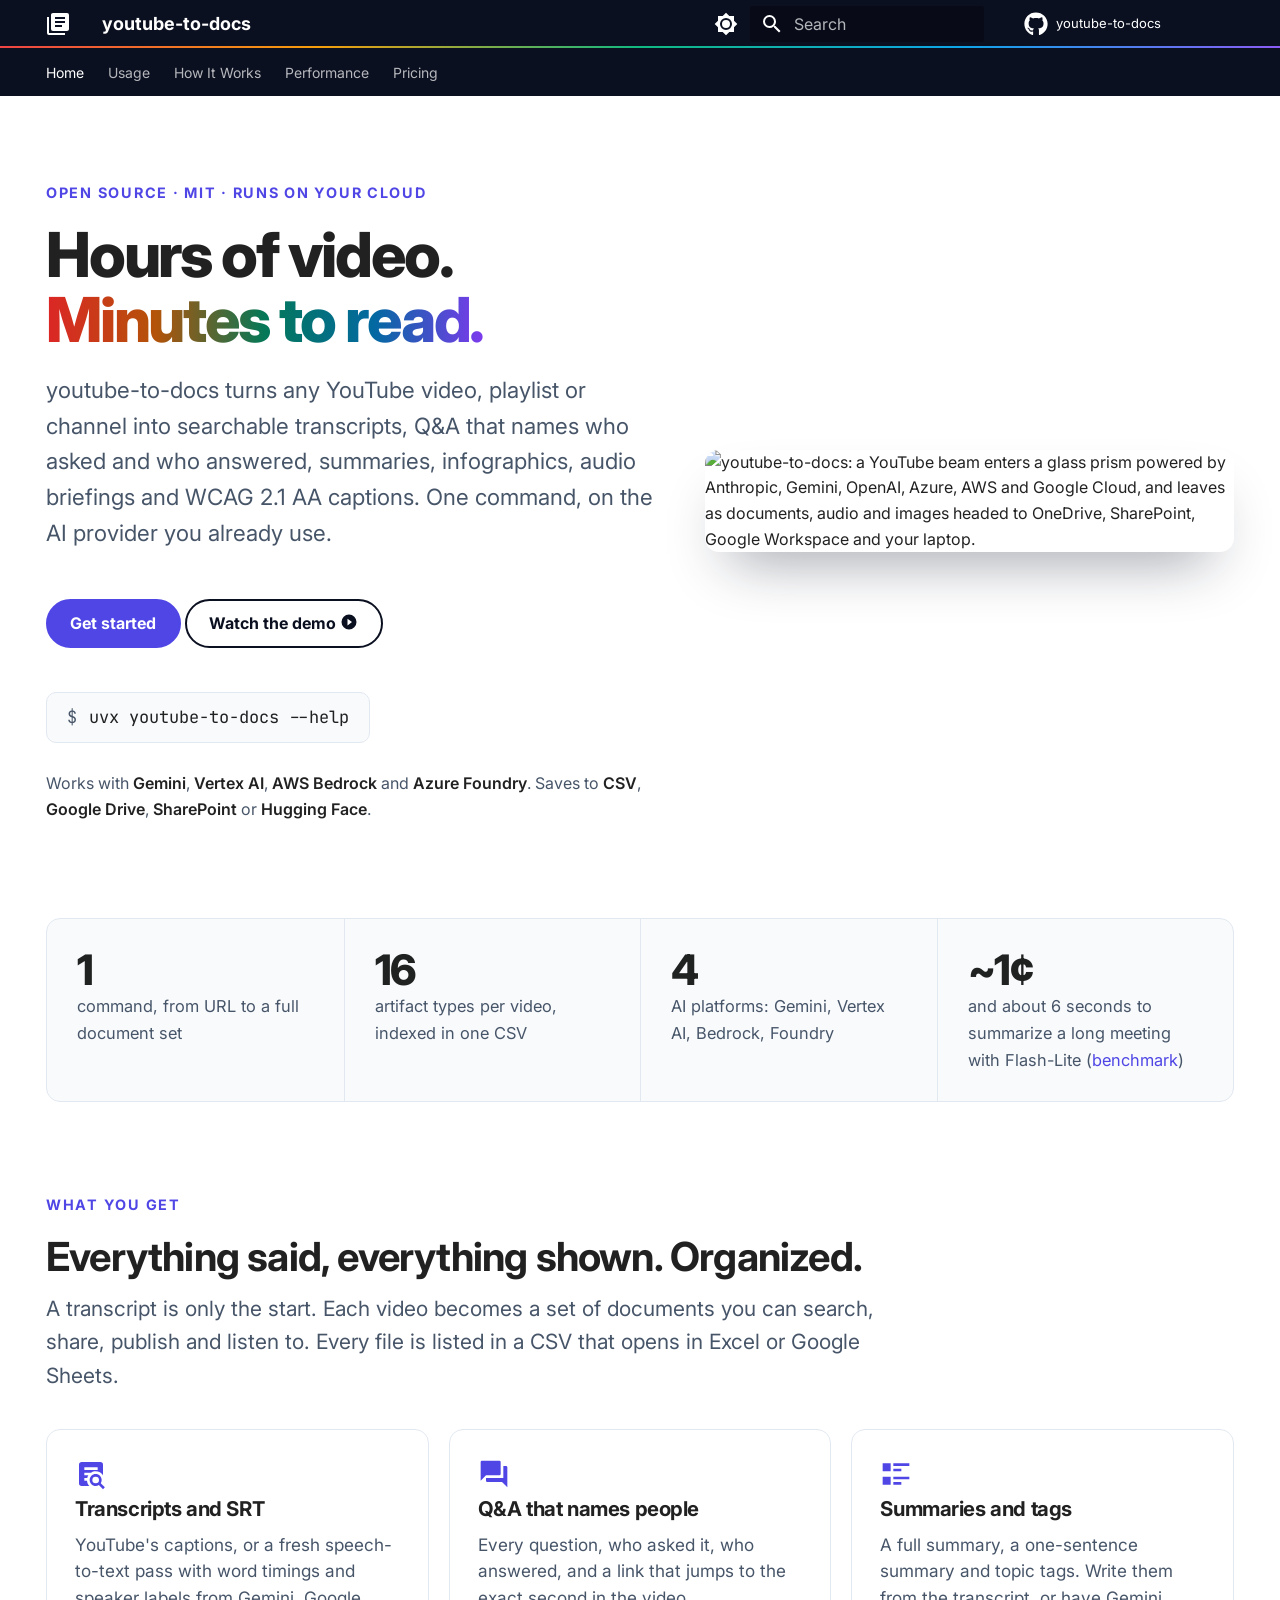
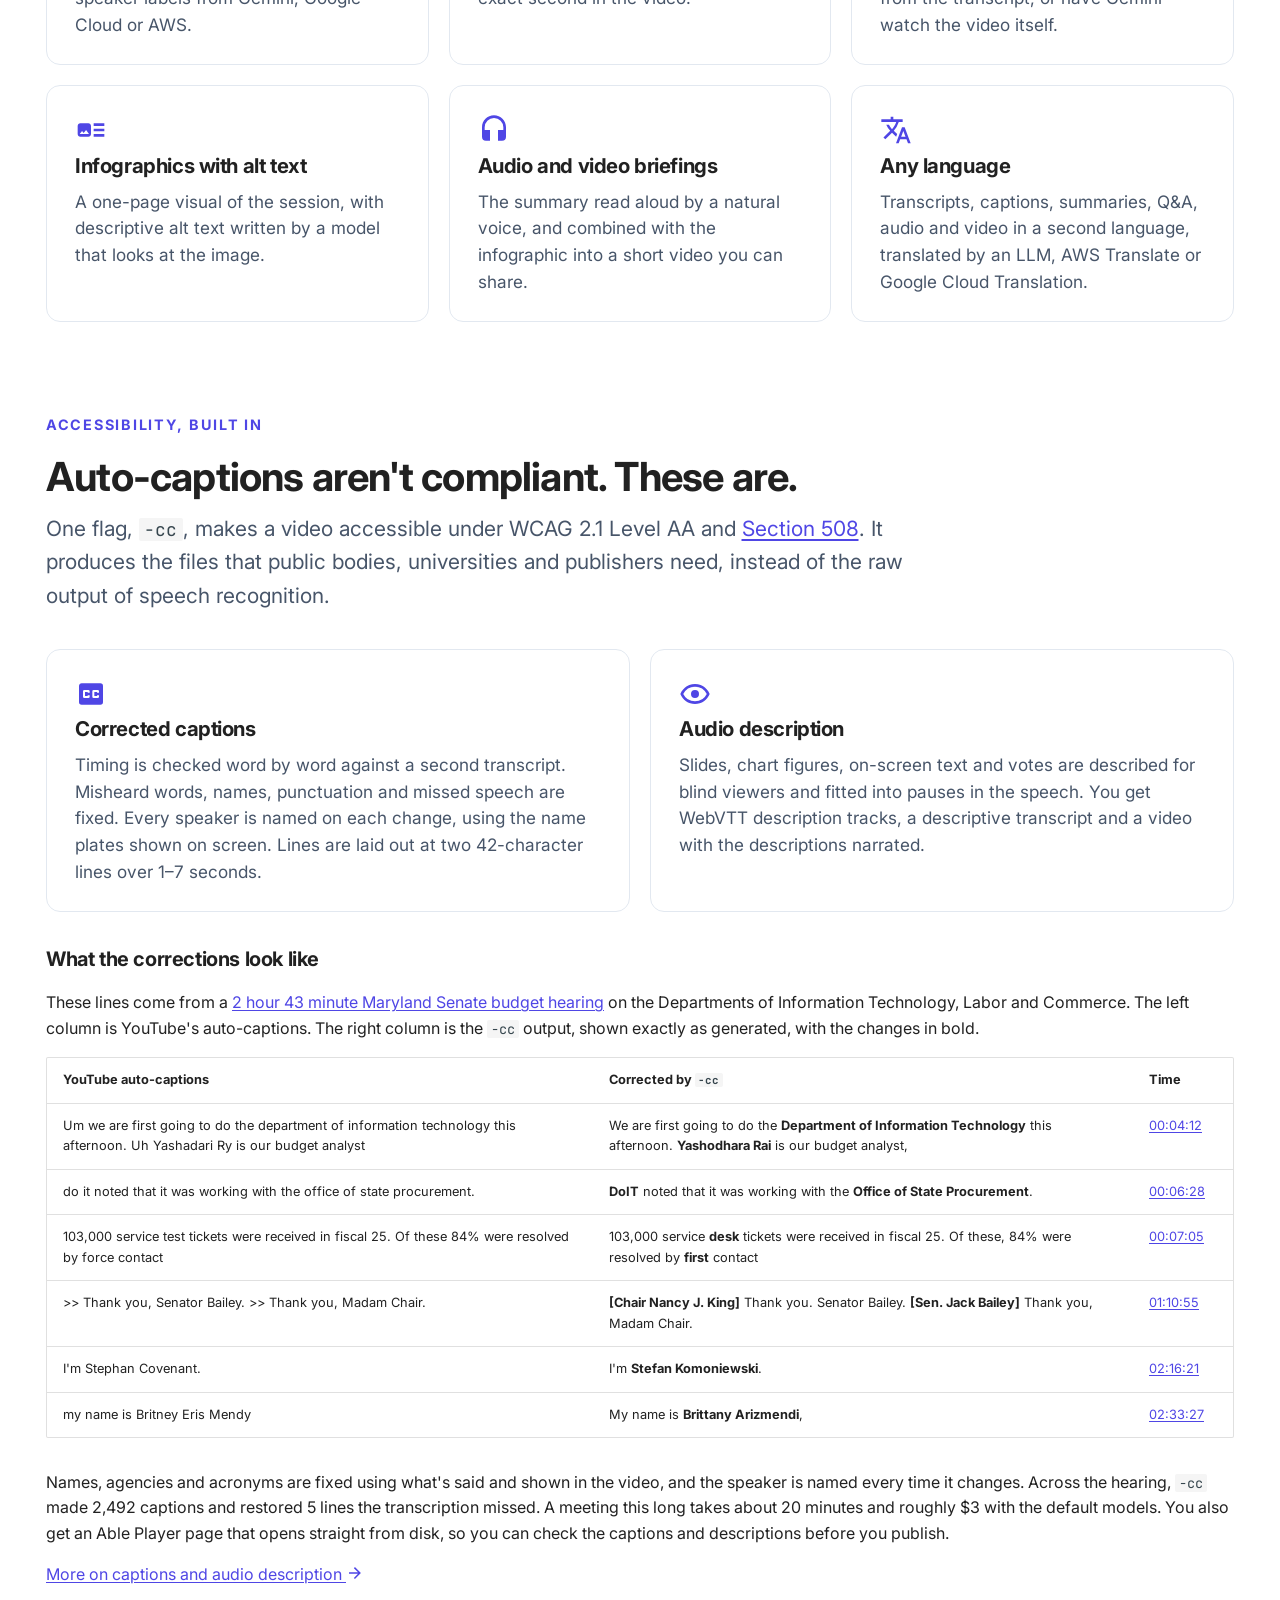
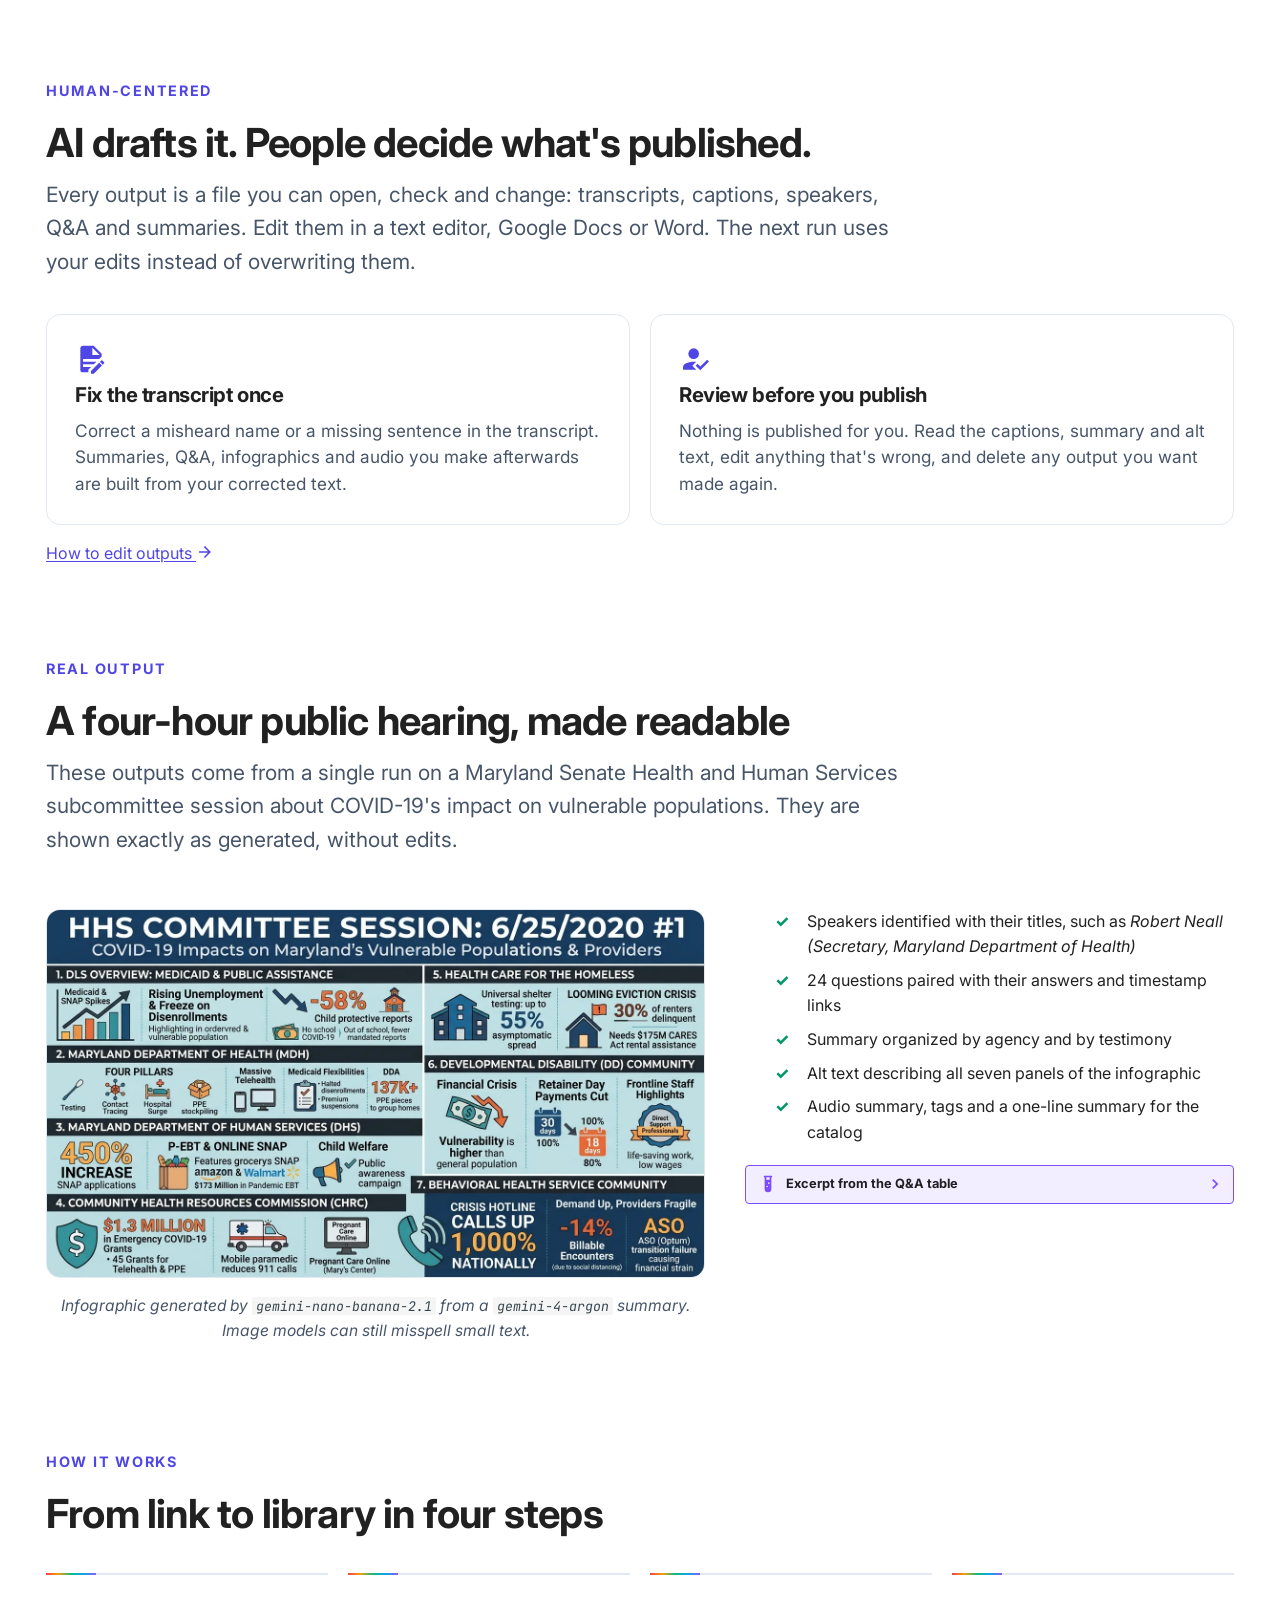
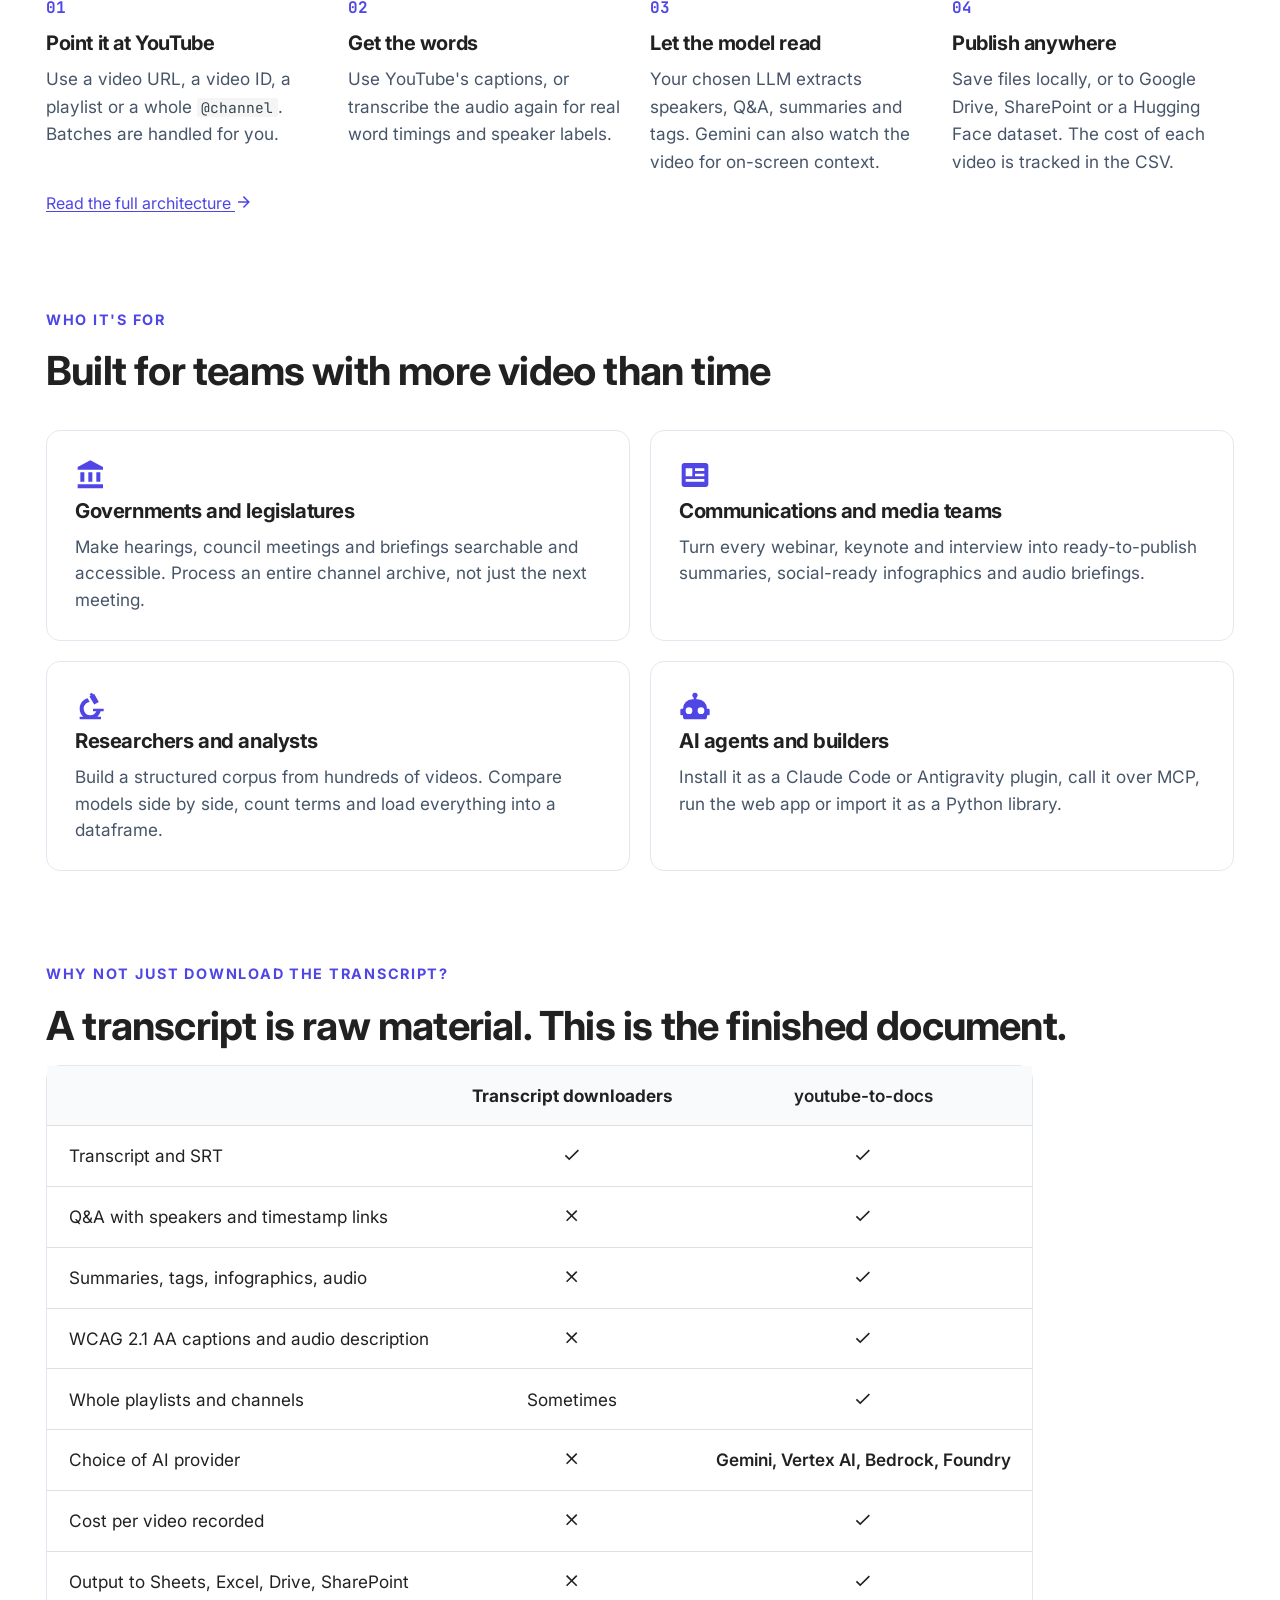
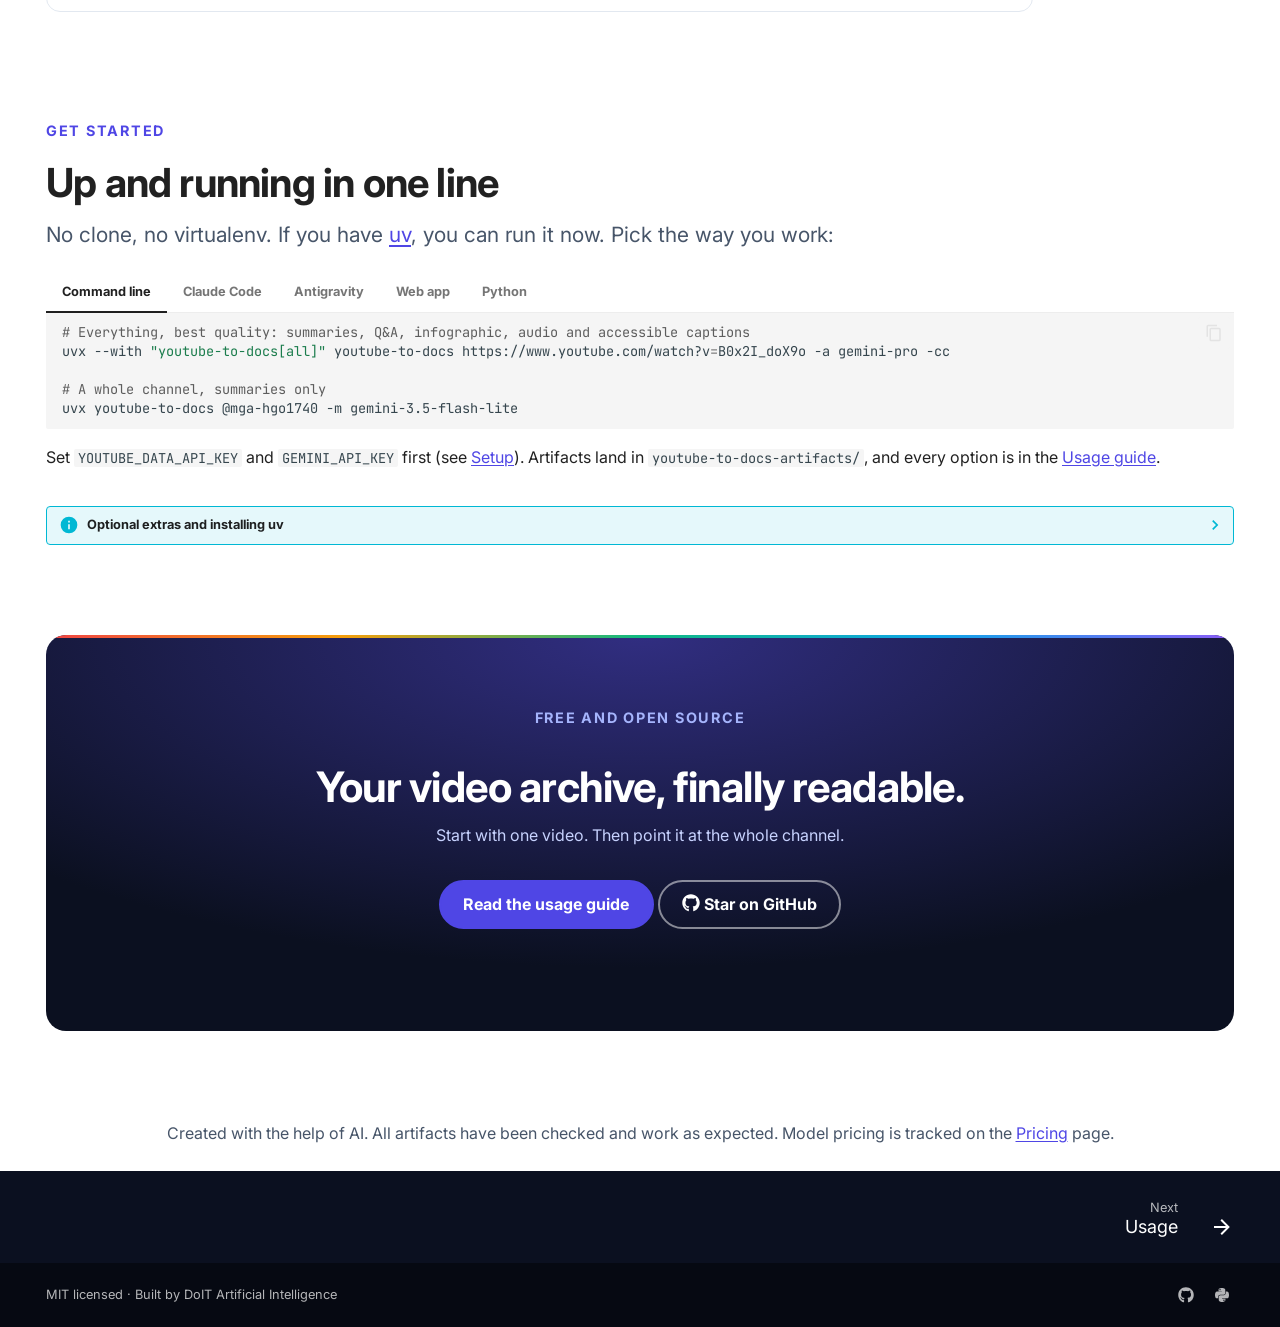
==== commit 5789dcd9: "deploy: 1b8cbc766fd834bfd797c1ecb1374b79b3489833" ====
--- a/index.html
+++ b/index.html
@@ -544,6 +544,17 @@
   
 </li>
         
+          <li class="md-nav__item">
+  <a href="#what-the-corrections-look-like" class="md-nav__link">
+    <span class="md-ellipsis">
+      
+        What the corrections look like
+      
+    </span>
+  </a>
+  
+</li>
+        
       </ul>
     </nav>
   
@@ -1015,6 +1026,17 @@
   
 </li>
         
+          <li class="md-nav__item">
+  <a href="#what-the-corrections-look-like" class="md-nav__link">
+    <span class="md-ellipsis">
+      
+        What the corrections look like
+      
+    </span>
+  </a>
+  
+</li>
+        
       </ul>
     </nav>
   
@@ -1323,6 +1345,51 @@
 <p>Slides, chart figures, on-screen text and votes are described for blind viewers and fitted into pauses in the speech. You get WebVTT description tracks, a descriptive transcript and a video with the descriptions narrated.</p>
 </div>
 </div>
+<h3 id="what-the-corrections-look-like">What the corrections look like</h3>
+<p>These lines come from a <a href="https://www.youtube.com/watch?v=fd1rMbv5loE">2 hour 43 minute Maryland Senate budget hearing</a> on the Departments of Information Technology, Labor and Commerce. The left column is YouTube's auto-captions. The right column is the <code>-cc</code> output, shown exactly as generated, with the changes in bold.</p>
+<table>
+<thead>
+<tr>
+<th>YouTube auto-captions</th>
+<th>Corrected by <code>-cc</code></th>
+<th>Time</th>
+</tr>
+</thead>
+<tbody>
+<tr>
+<td>Um we are first going to do the department of information technology this afternoon. Uh Yashadari Ry is our budget analyst</td>
+<td>We are first going to do the <strong>Department of Information Technology</strong> this afternoon. <strong>Yashodhara Rai</strong> is our budget analyst,</td>
+<td><a href="https://www.youtube.com/watch?v=fd1rMbv5loE&amp;t=252">00:04:12</a></td>
+</tr>
+<tr>
+<td>do it noted that it was working with the office of state procurement.</td>
+<td><strong>DoIT</strong> noted that it was working with the <strong>Office of State Procurement</strong>.</td>
+<td><a href="https://www.youtube.com/watch?v=fd1rMbv5loE&amp;t=388">00:06:28</a></td>
+</tr>
+<tr>
+<td>103,000 service test tickets were received in fiscal 25. Of these 84% were resolved by force contact</td>
+<td>103,000 service <strong>desk</strong> tickets were received in fiscal 25. Of these, 84% were resolved by <strong>first</strong> contact</td>
+<td><a href="https://www.youtube.com/watch?v=fd1rMbv5loE&amp;t=425">00:07:05</a></td>
+</tr>
+<tr>
+<td>&gt;&gt; Thank you, Senator Bailey. &gt;&gt; Thank you, Madam Chair.</td>
+<td><strong>[Chair Nancy J. King]</strong> Thank you. Senator Bailey. <strong>[Sen. Jack Bailey]</strong> Thank you, Madam Chair.</td>
+<td><a href="https://www.youtube.com/watch?v=fd1rMbv5loE&amp;t=4255">01:10:55</a></td>
+</tr>
+<tr>
+<td>I'm Stephan Covenant.</td>
+<td>I'm <strong>Stefan Komoniewski</strong>.</td>
+<td><a href="https://www.youtube.com/watch?v=fd1rMbv5loE&amp;t=8181">02:16:21</a></td>
+</tr>
+<tr>
+<td>my name is Britney Eris Mendy</td>
+<td>My name is <strong>Brittany Arizmendi</strong>,</td>
+<td><a href="https://www.youtube.com/watch?v=fd1rMbv5loE&amp;t=9207">02:33:27</a></td>
+</tr>
+</tbody>
+</table>
+<p>Names, agencies and acronyms are fixed using what's said and shown in the video, and the speaker is named every time it changes. Across the hearing, <code>-cc</code> made 2,492 captions and restored 5 lines the transcription missed. A meeting this long takes about 20 minutes and roughly $3 with the default models. You also get an Able Player page that opens straight from disk, so you can check the captions and descriptions before you publish.</p>
+<p><a href="usage/#corrected-captions-and-audio-description">More on captions and audio description <span class="twemoji"><svg xmlns="http://www.w3.org/2000/svg" viewBox="0 0 24 24"><path d="M4 11v2h12l-5.5 5.5 1.42 1.42L19.84 12l-7.92-7.92L10.5 5.5 16 11z"/></svg></span></a></p>
 </div>
 <div class="ytd-section">
 <p><span class="ytd-eyebrow">Human-centered</span></p>
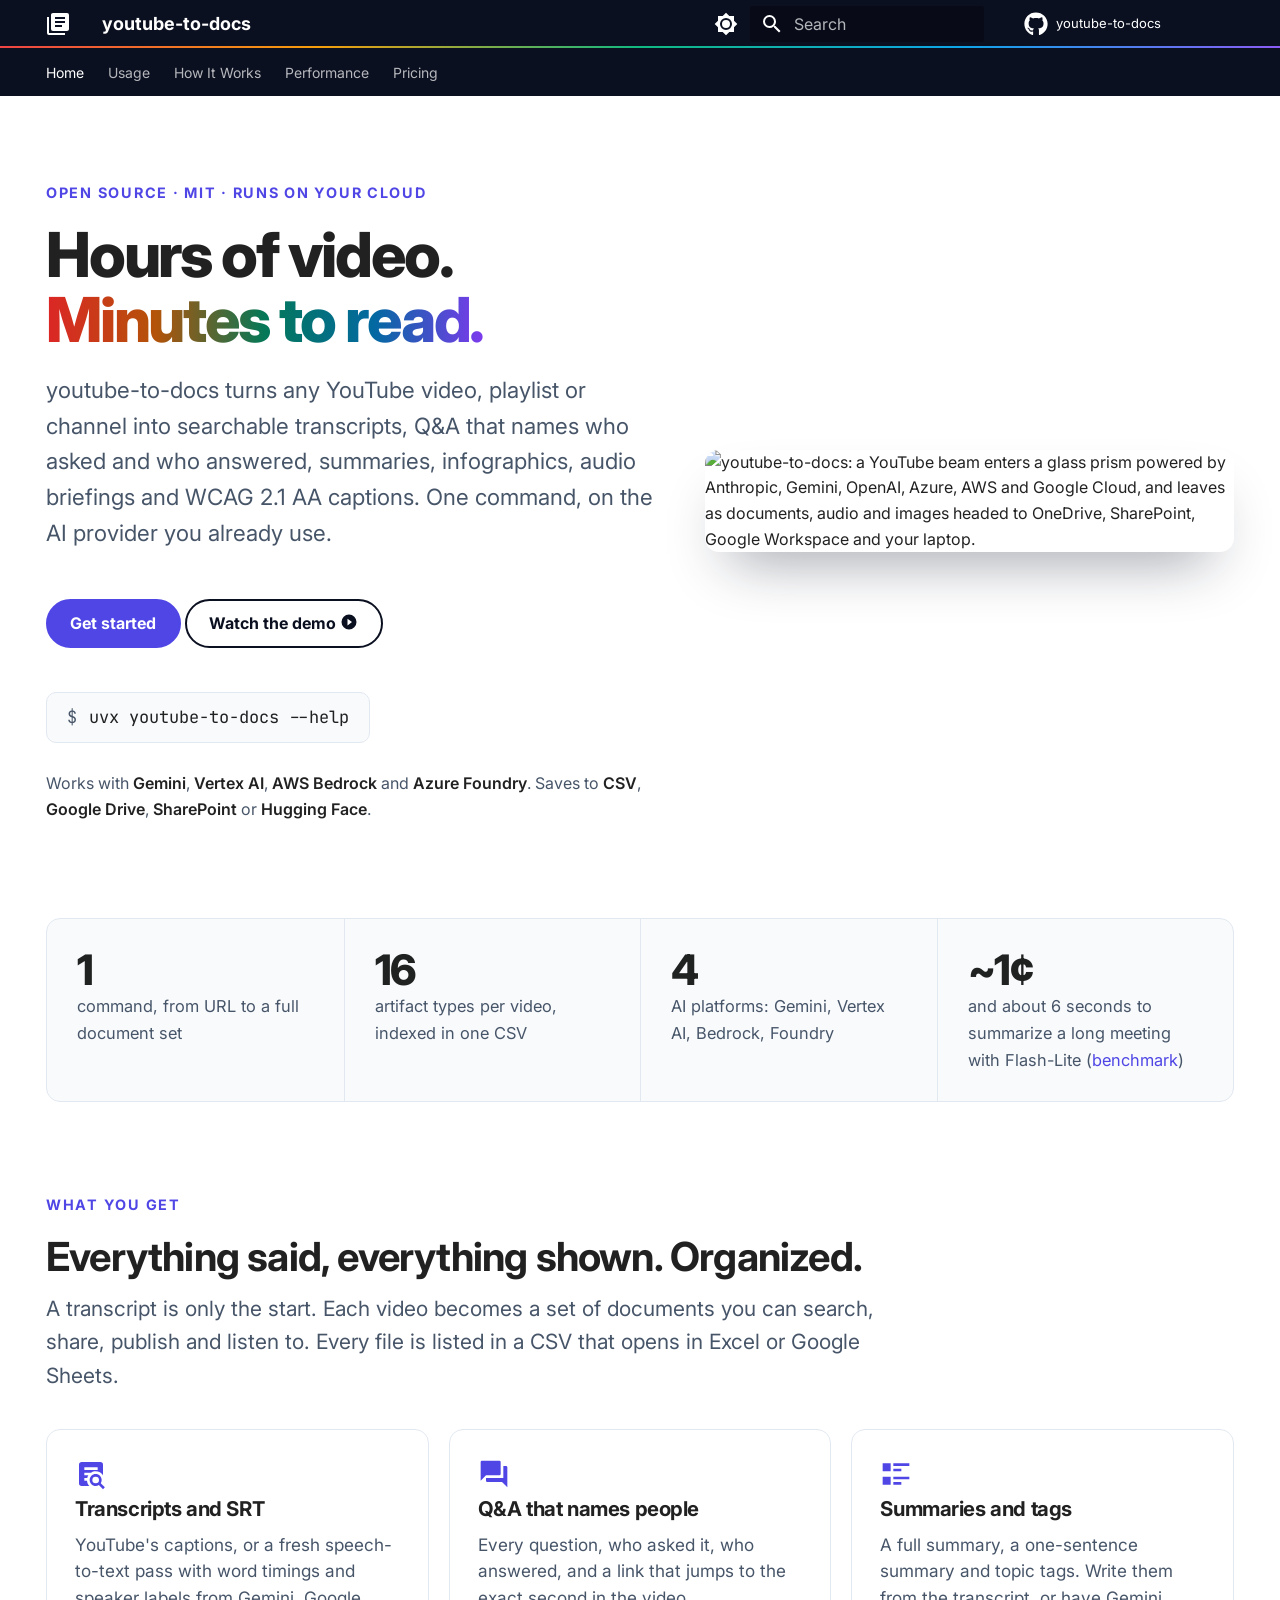
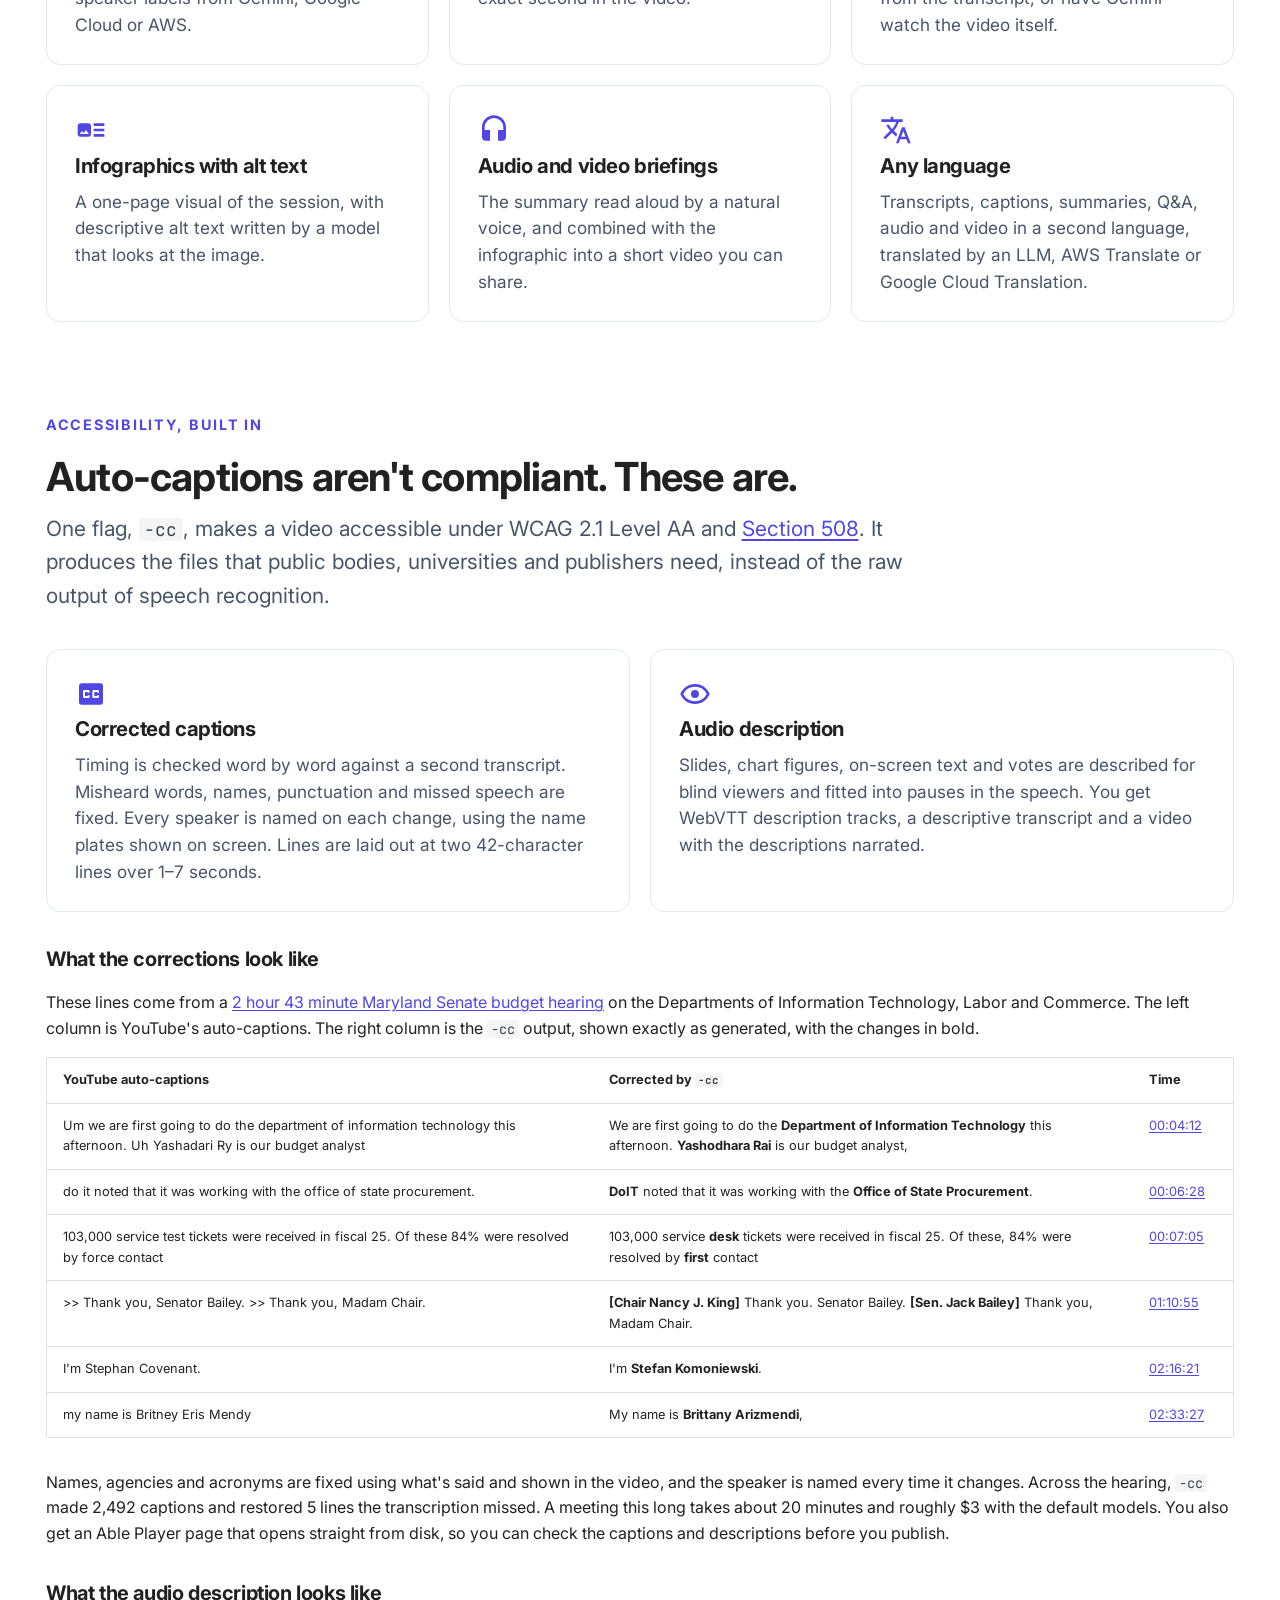
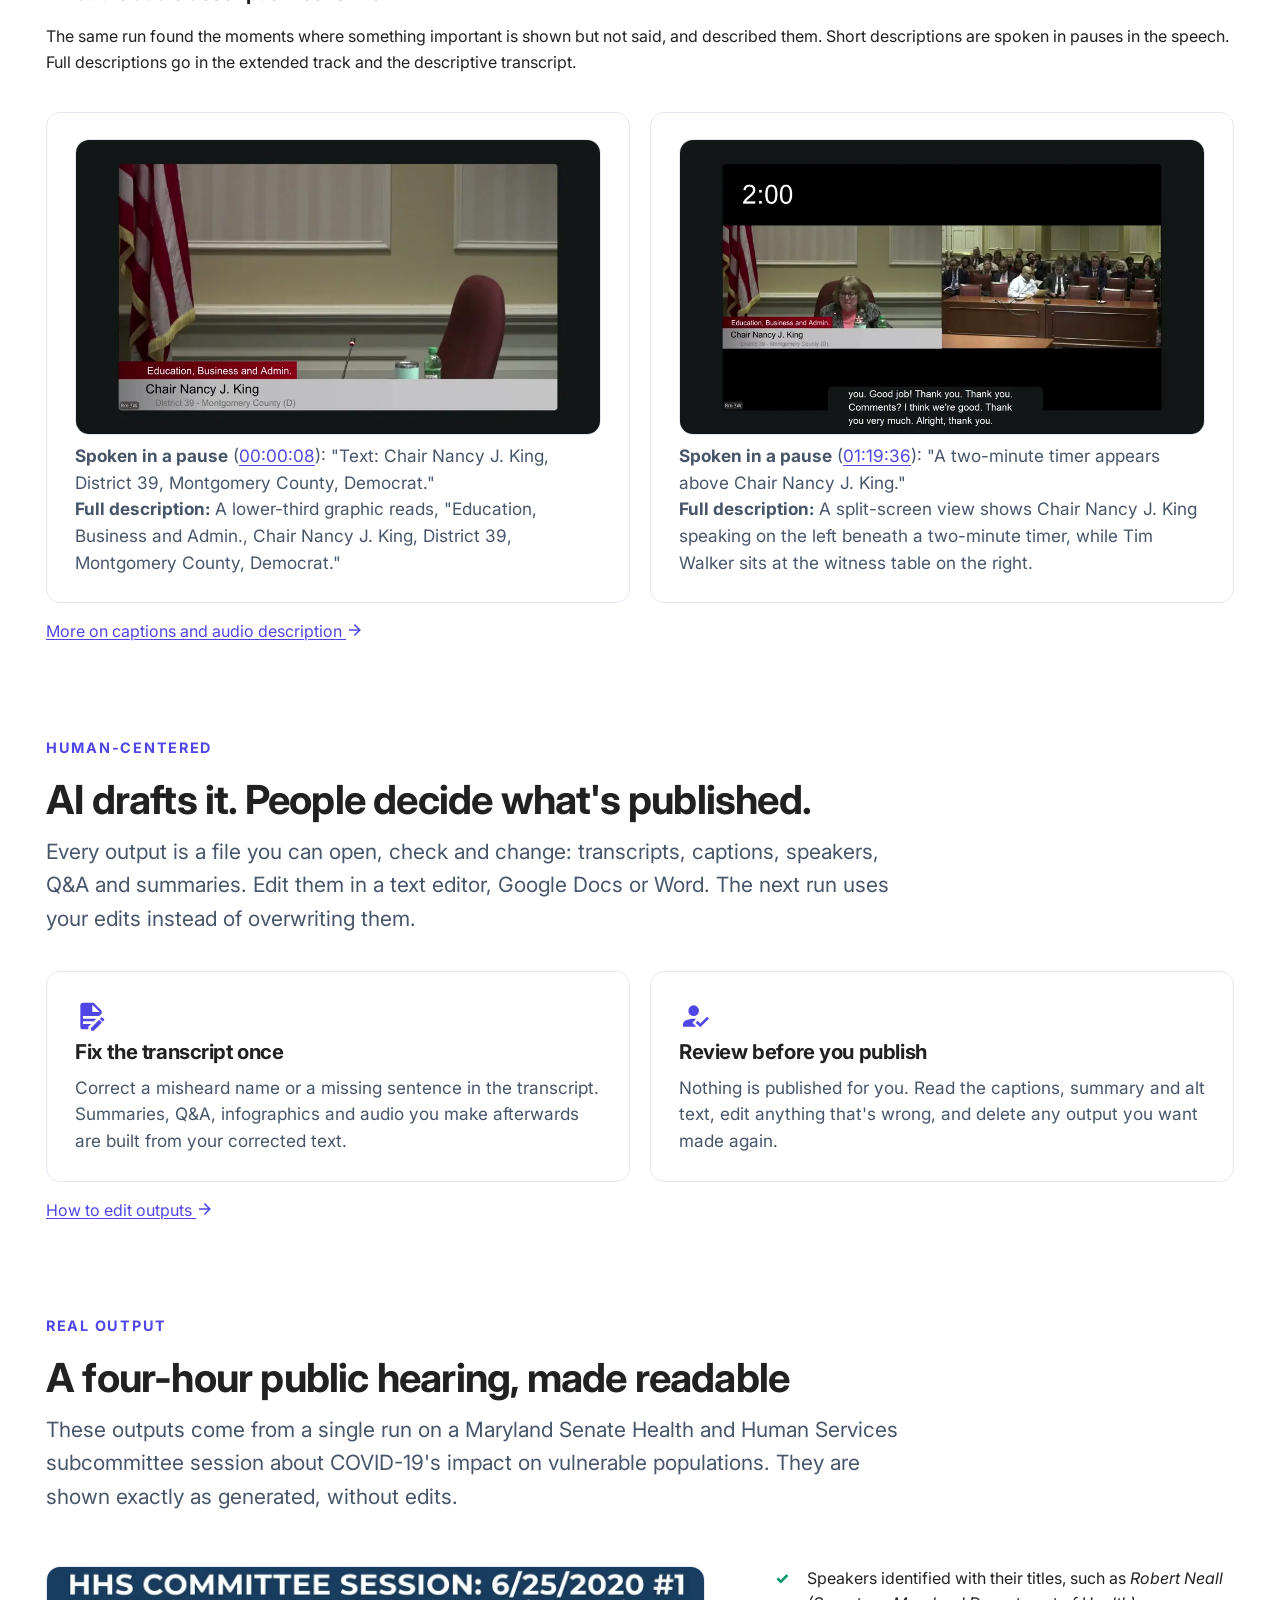
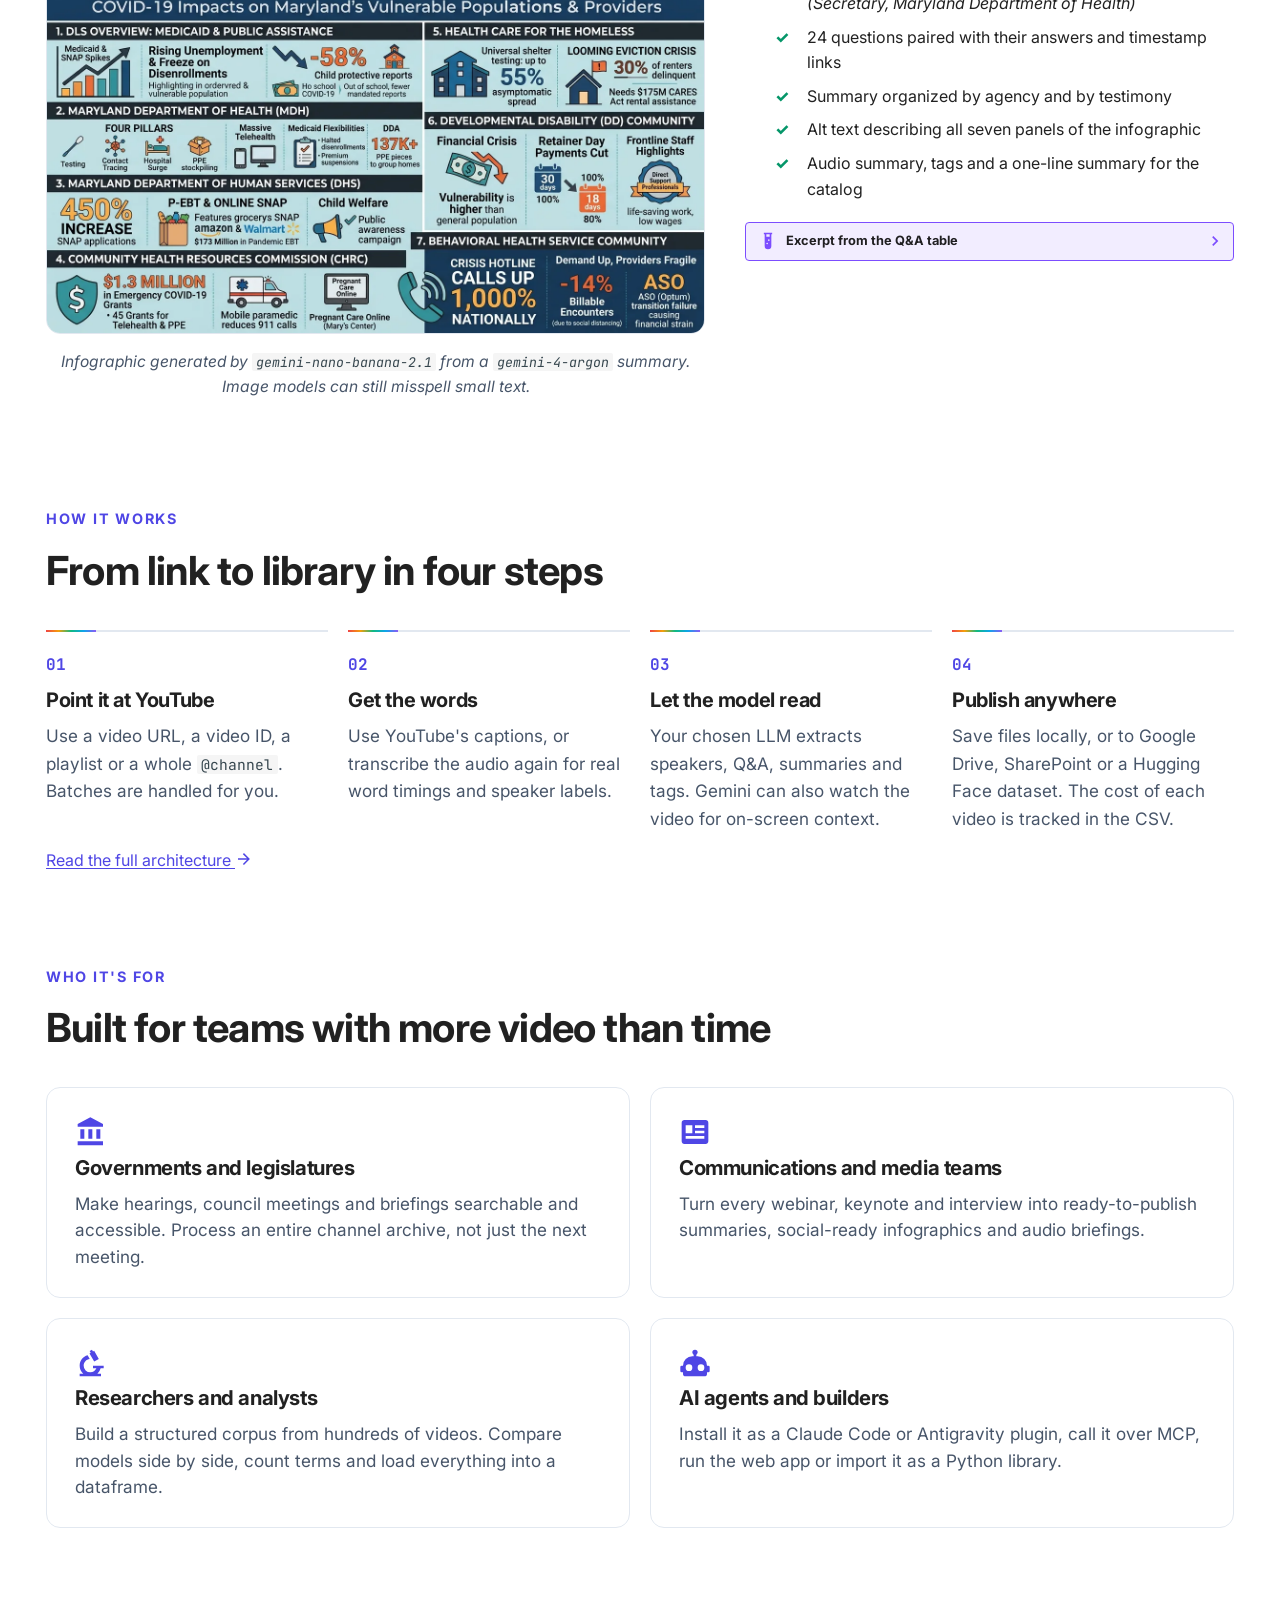
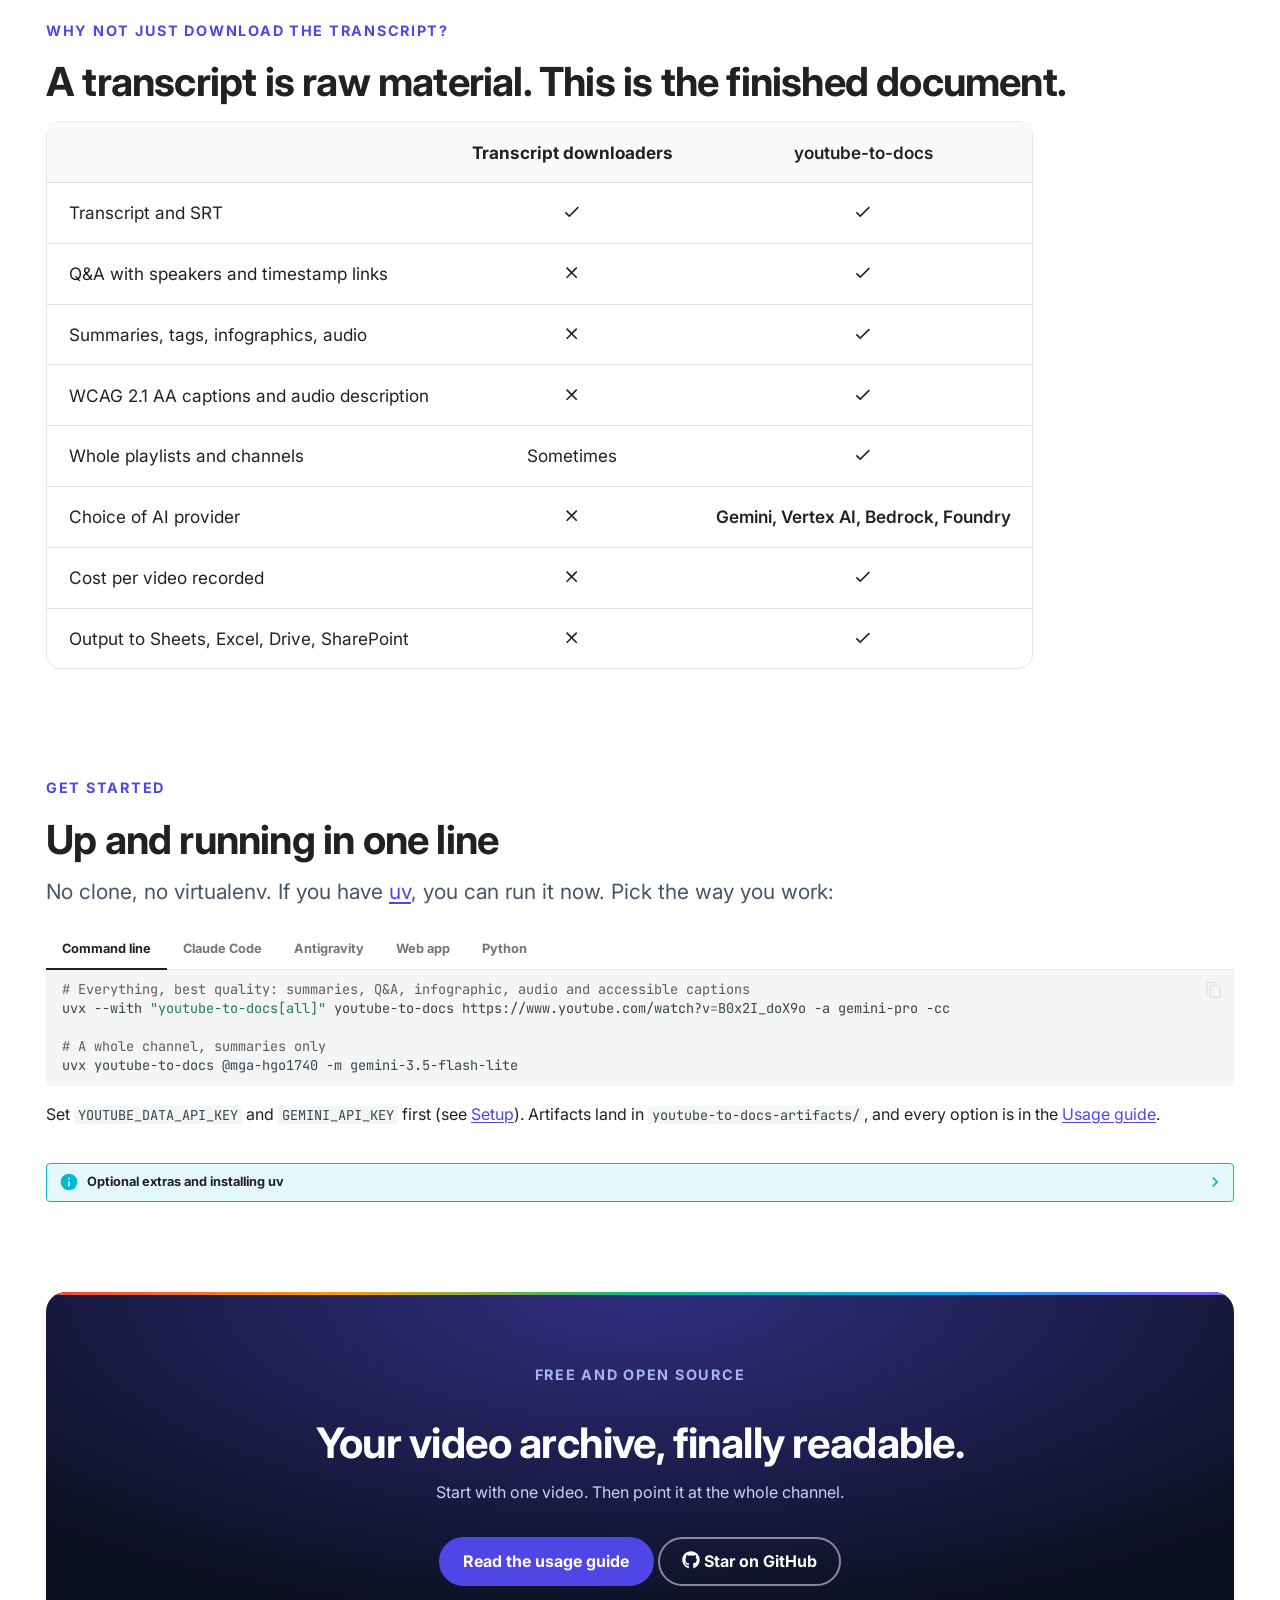
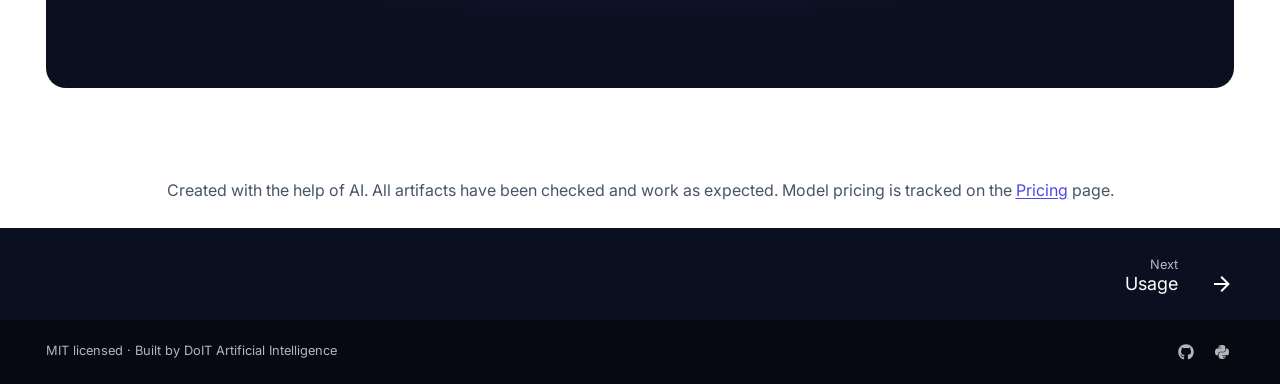
==== commit e1a0a312: "deploy: 89d24b1d220ab2d9e3638ef92b2997e732af5aef" ====
--- a/index.html
+++ b/index.html
@@ -555,6 +555,17 @@
   
 </li>
         
+          <li class="md-nav__item">
+  <a href="#what-the-audio-description-looks-like" class="md-nav__link">
+    <span class="md-ellipsis">
+      
+        What the audio description looks like
+      
+    </span>
+  </a>
+  
+</li>
+        
       </ul>
     </nav>
   
@@ -1037,6 +1048,17 @@
   
 </li>
         
+          <li class="md-nav__item">
+  <a href="#what-the-audio-description-looks-like" class="md-nav__link">
+    <span class="md-ellipsis">
+      
+        What the audio description looks like
+      
+    </span>
+  </a>
+  
+</li>
+        
       </ul>
     </nav>
   
@@ -1389,6 +1411,20 @@
 </tbody>
 </table>
 <p>Names, agencies and acronyms are fixed using what's said and shown in the video, and the speaker is named every time it changes. Across the hearing, <code>-cc</code> made 2,492 captions and restored 5 lines the transcription missed. A meeting this long takes about 20 minutes and roughly $3 with the default models. You also get an Able Player page that opens straight from disk, so you can check the captions and descriptions before you publish.</p>
+<h3 id="what-the-audio-description-looks-like">What the audio description looks like</h3>
+<p>The same run found the moments where something important is shown but not said, and described them. Short descriptions are spoken in pauses in the speech. Full descriptions go in the extended track and the descriptive transcript.</p>
+<div class="ytd-grid ytd-grid--2 ytd-ad">
+<div class="ytd-card">
+<p><img src="assets/showcase/audio-description-lower-third.webp" alt="An empty chair at the committee desk beside a U.S. flag. A caption at the bottom reads: Education, Business and Admin. Chair Nancy J. King, District 39 - Montgomery County (D)." loading="lazy" /></p>
+<p><strong>Spoken in a pause</strong> (<a href="https://www.youtube.com/watch?v=fd1rMbv5loE&amp;t=8">00:00:08</a>): "Text: Chair Nancy J. King, District 39, Montgomery County, Democrat."</p>
+<p><strong>Full description:</strong> A lower-third graphic reads, "Education, Business and Admin., Chair Nancy J. King, District 39, Montgomery County, Democrat."</p>
+</div>
+<div class="ytd-card">
+<p><img src="assets/showcase/audio-description-timer.webp" alt="A split screen with a 2:00 timer above it. On the left, Chair Nancy J. King at the committee desk. On the right, a witness at the witness table with the public seated behind him." loading="lazy" /></p>
+<p><strong>Spoken in a pause</strong> (<a href="https://www.youtube.com/watch?v=fd1rMbv5loE&amp;t=4776">01:19:36</a>): "A two-minute timer appears above Chair Nancy J. King."</p>
+<p><strong>Full description:</strong> A split-screen view shows Chair Nancy J. King speaking on the left beneath a two-minute timer, while Tim Walker sits at the witness table on the right.</p>
+</div>
+</div>
 <p><a href="usage/#corrected-captions-and-audio-description">More on captions and audio description <span class="twemoji"><svg xmlns="http://www.w3.org/2000/svg" viewBox="0 0 24 24"><path d="M4 11v2h12l-5.5 5.5 1.42 1.42L19.84 12l-7.92-7.92L10.5 5.5 16 11z"/></svg></span></a></p>
 </div>
 <div class="ytd-section">
--- a/stylesheets/extra.css
+++ b/stylesheets/extra.css
@@ -477,3 +477,11 @@
 @media (prefers-reduced-motion: reduce) {
   .pricing-bar__fill { transition: none; }
 }
+
+/* Audio description examples (homepage) */
+.ytd-ad img {
+  width: 100%;
+  border-radius: var(--ytd-radius);
+  border: 1px solid var(--ytd-border);
+}
+.md-typeset .ytd-ad p { font-size: 0.86rem; }
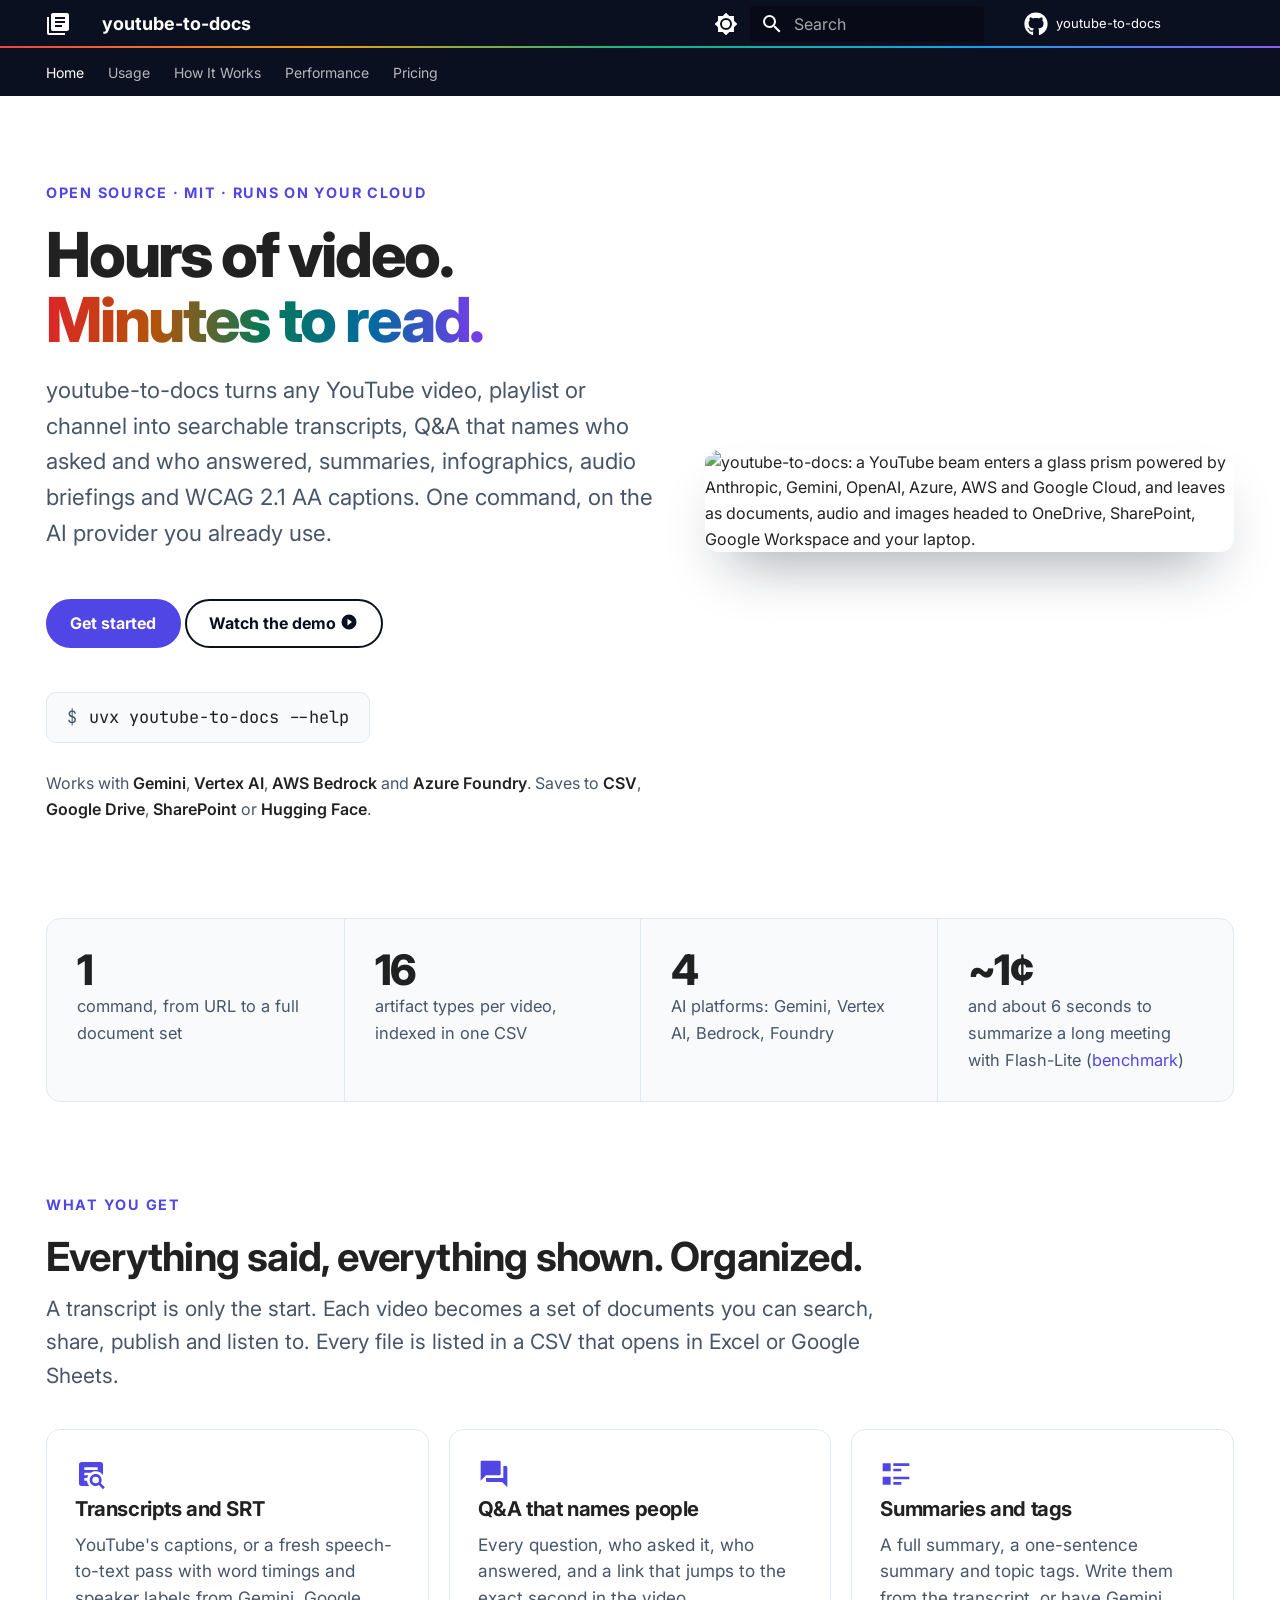
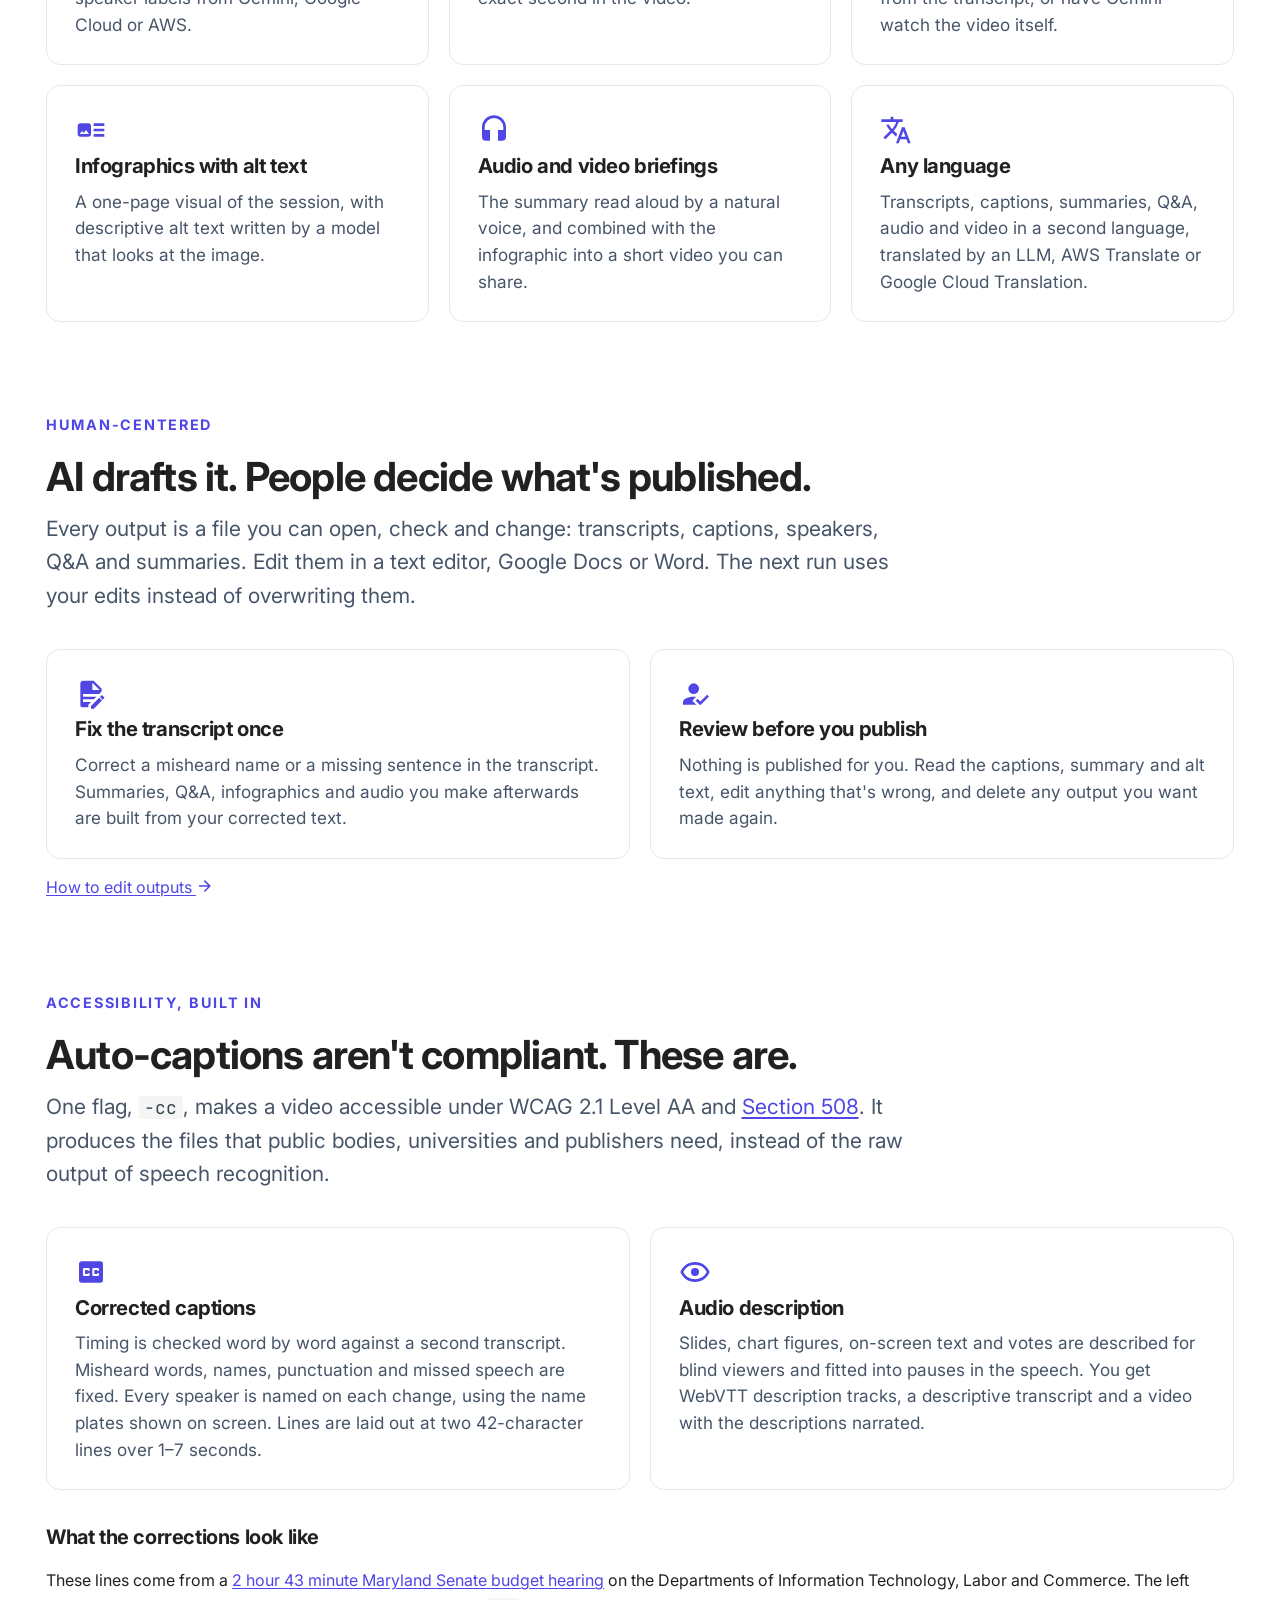
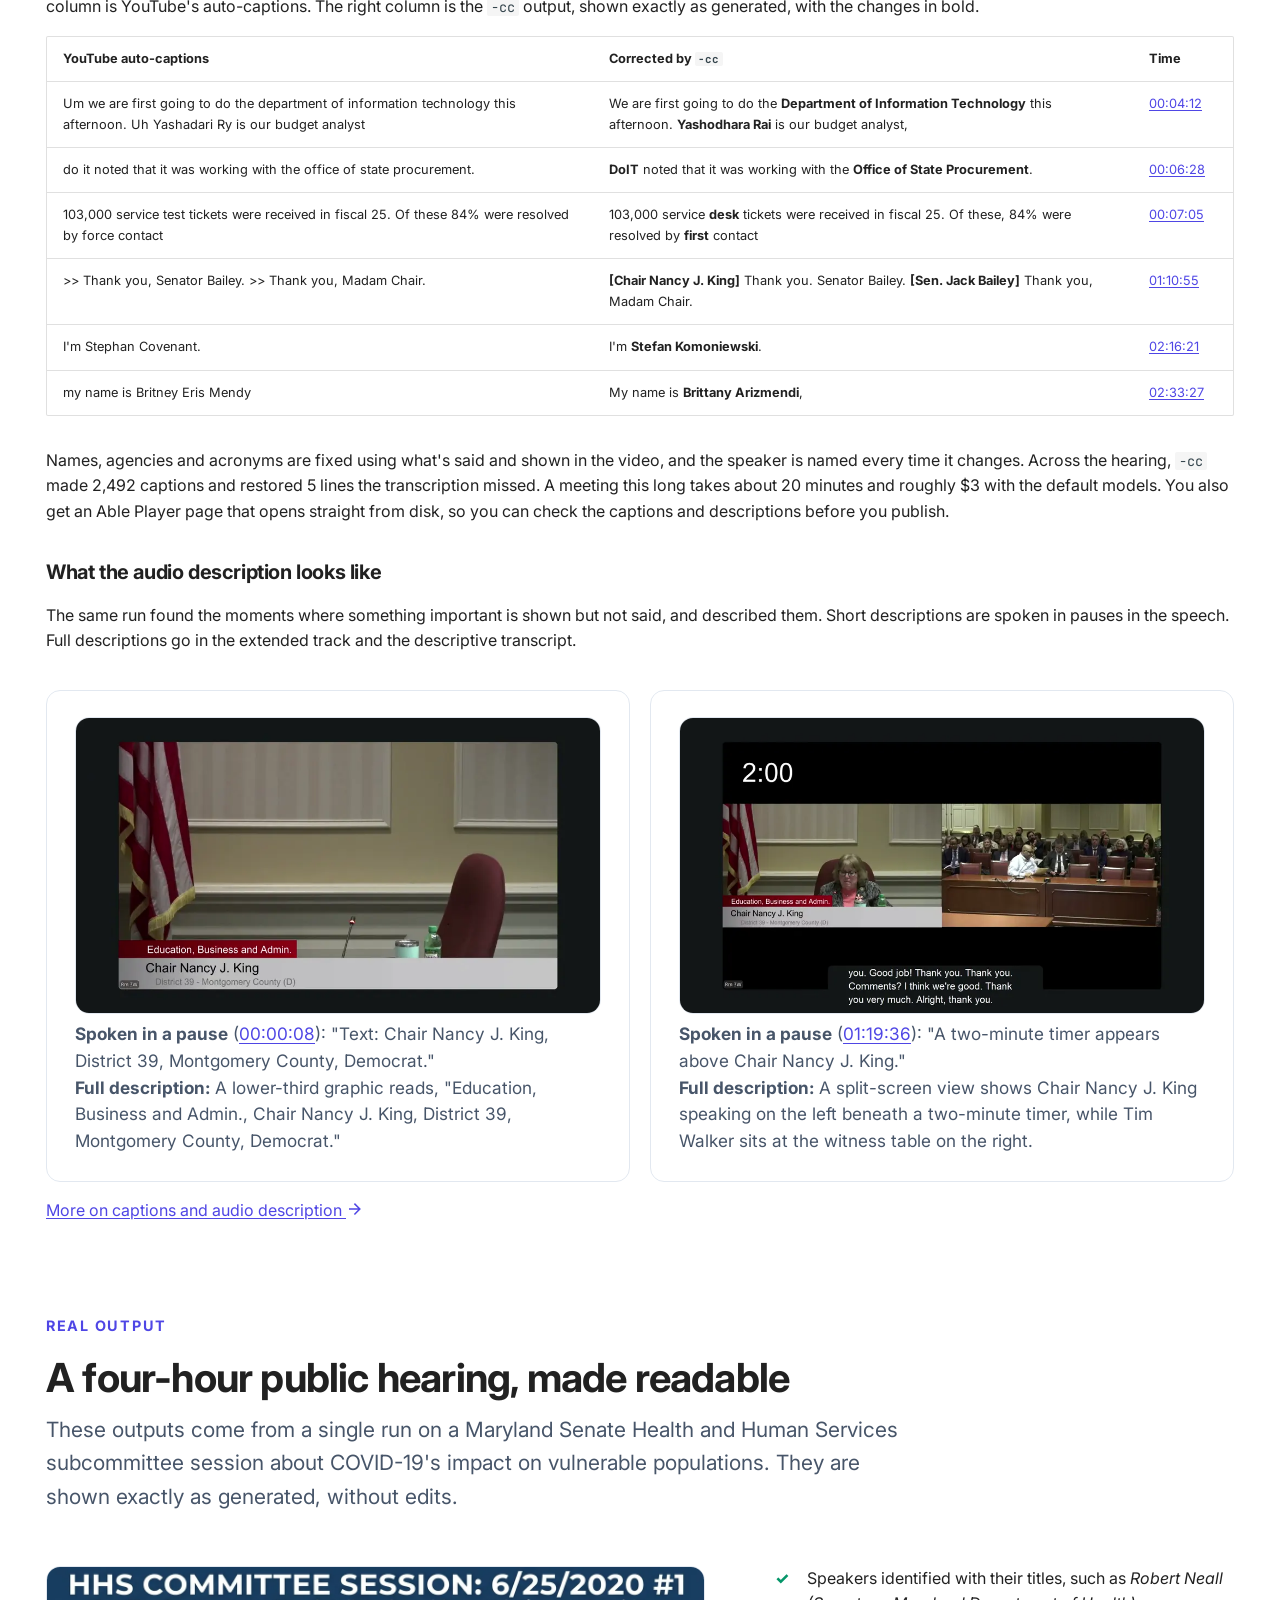
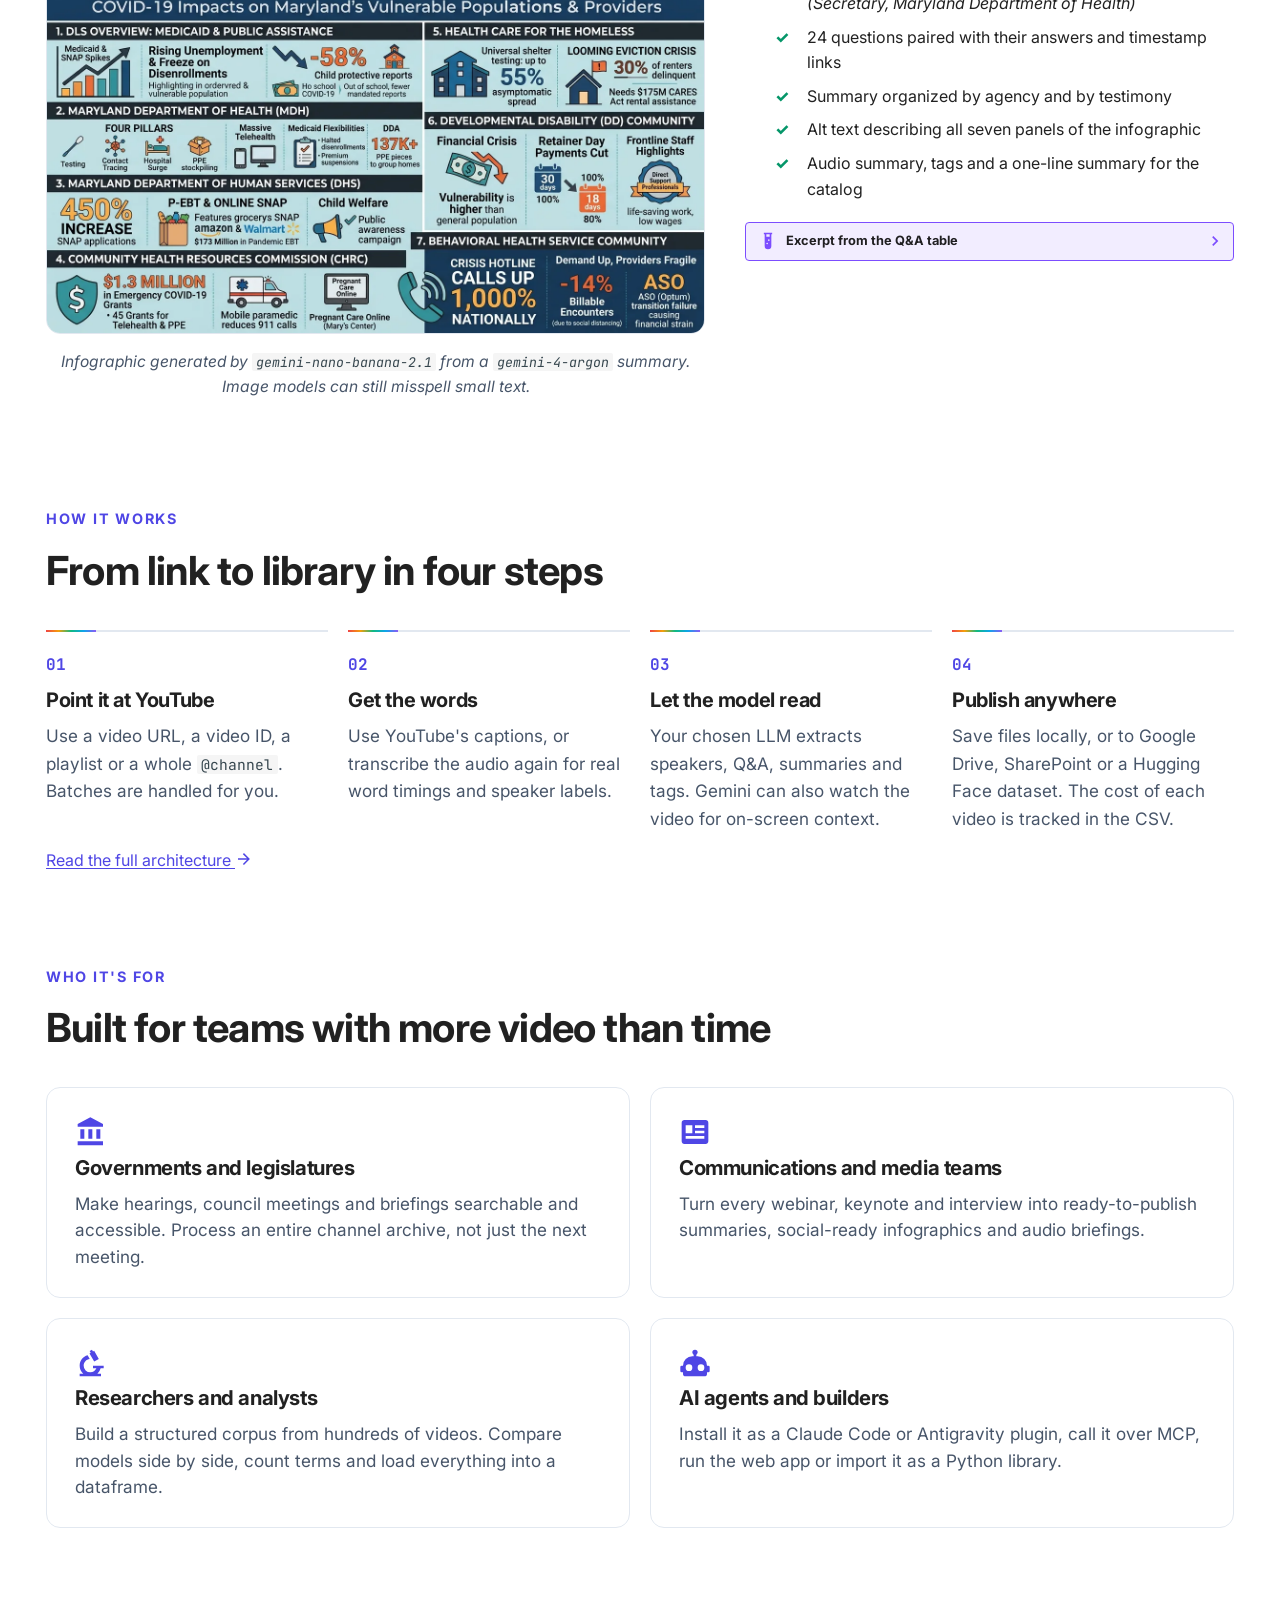
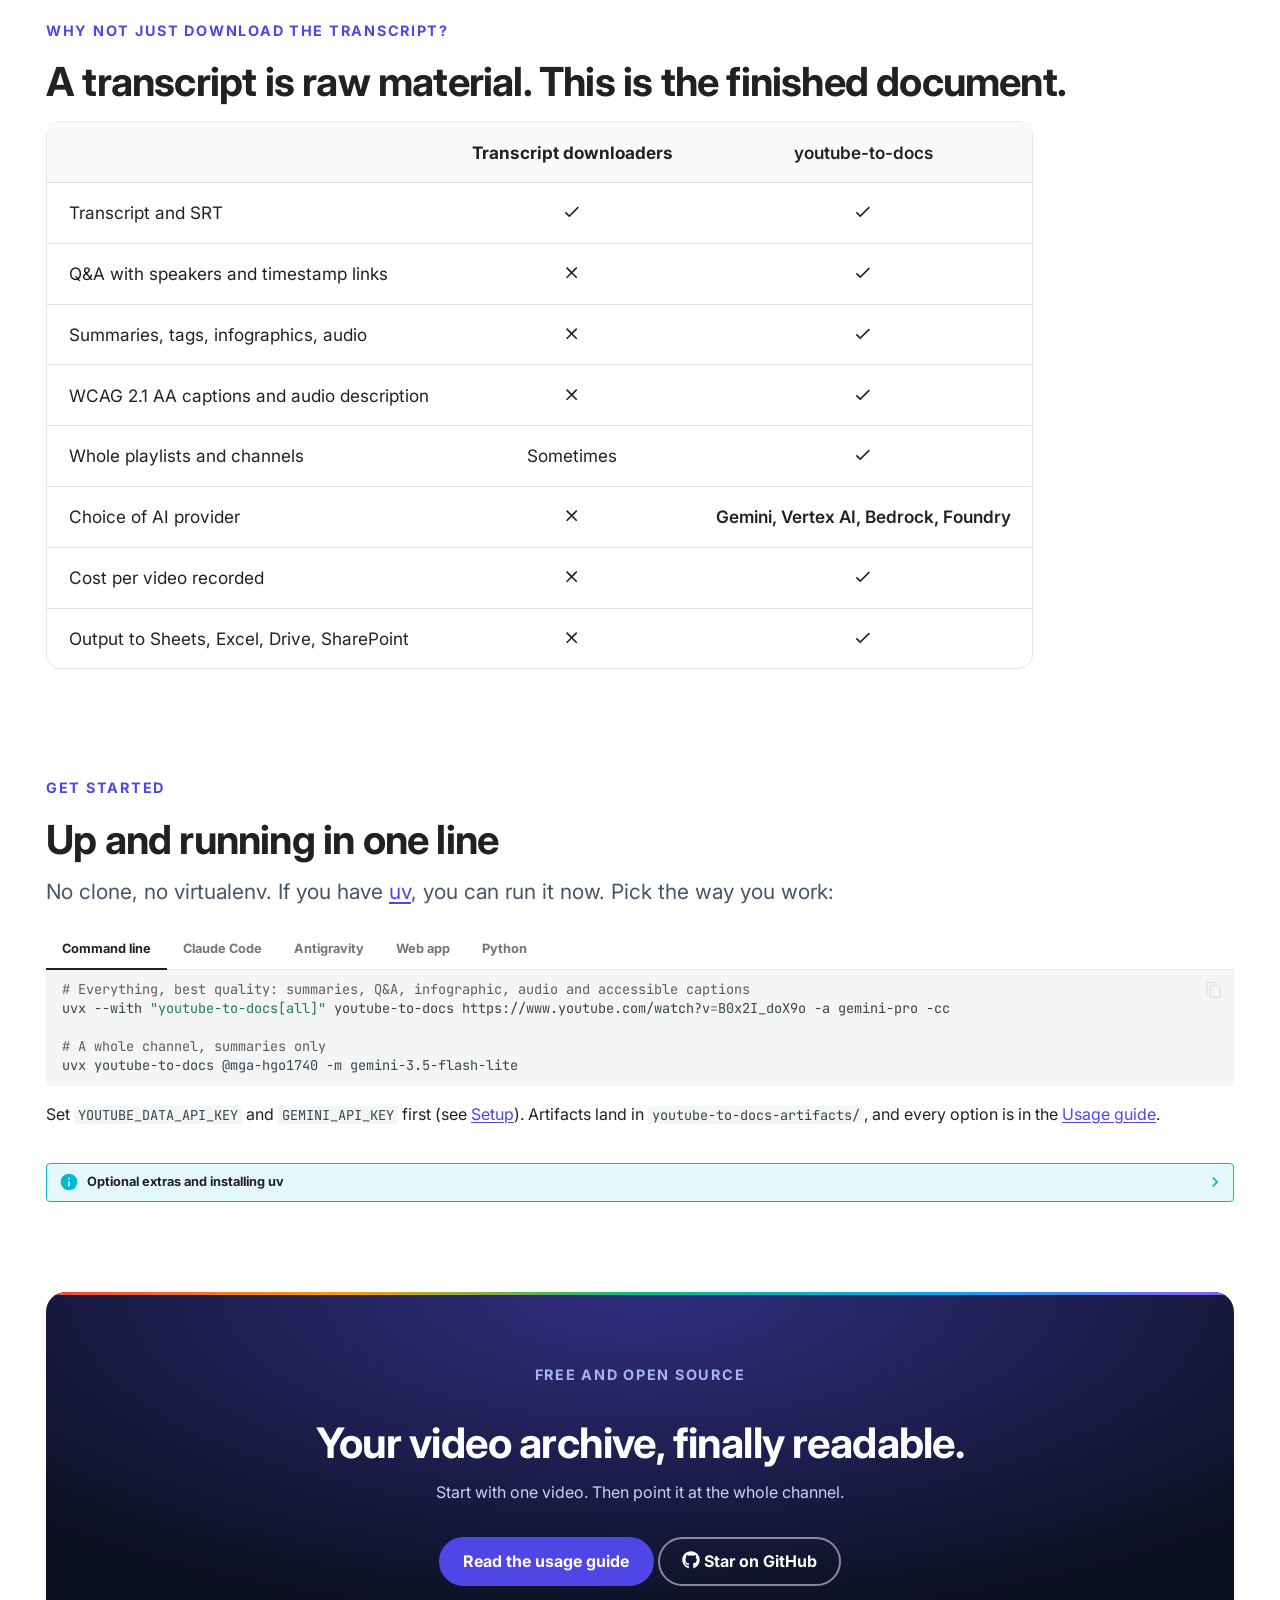
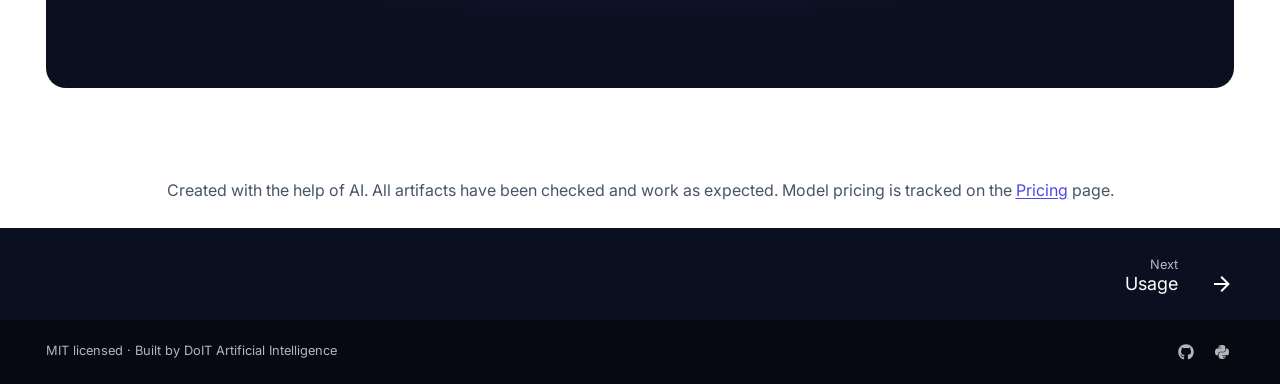
==== commit 4f1da8ba: "deploy: cd659251bba8c89bf32e91b3cf119d0b6af7dfa7" ====
--- a/index.html
+++ b/index.html
@@ -511,6 +511,45 @@
 </li>
       
         <li class="md-nav__item">
+  <a href="#ai-drafts-it-people-decide-whats-published" class="md-nav__link">
+    <span class="md-ellipsis">
+      
+        AI drafts it. People decide what's published.
+      
+    </span>
+  </a>
+  
+    <nav class="md-nav" aria-label="AI drafts it. People decide what&#39;s published.">
+      <ul class="md-nav__list">
+        
+          <li class="md-nav__item">
+  <a href="#fix-the-transcript-once" class="md-nav__link">
+    <span class="md-ellipsis">
+      
+        Fix the transcript once
+      
+    </span>
+  </a>
+  
+</li>
+        
+          <li class="md-nav__item">
+  <a href="#review-before-you-publish" class="md-nav__link">
+    <span class="md-ellipsis">
+      
+        Review before you publish
+      
+    </span>
+  </a>
+  
+</li>
+        
+      </ul>
+    </nav>
+  
+</li>
+      
+        <li class="md-nav__item">
   <a href="#auto-captions-arent-compliant-these-are" class="md-nav__link">
     <span class="md-ellipsis">
       
@@ -560,45 +599,6 @@
     <span class="md-ellipsis">
       
         What the audio description looks like
-      
-    </span>
-  </a>
-  
-</li>
-        
-      </ul>
-    </nav>
-  
-</li>
-      
-        <li class="md-nav__item">
-  <a href="#ai-drafts-it-people-decide-whats-published" class="md-nav__link">
-    <span class="md-ellipsis">
-      
-        AI drafts it. People decide what's published.
-      
-    </span>
-  </a>
-  
-    <nav class="md-nav" aria-label="AI drafts it. People decide what&#39;s published.">
-      <ul class="md-nav__list">
-        
-          <li class="md-nav__item">
-  <a href="#fix-the-transcript-once" class="md-nav__link">
-    <span class="md-ellipsis">
-      
-        Fix the transcript once
-      
-    </span>
-  </a>
-  
-</li>
-        
-          <li class="md-nav__item">
-  <a href="#review-before-you-publish" class="md-nav__link">
-    <span class="md-ellipsis">
-      
-        Review before you publish
       
     </span>
   </a>
@@ -1004,6 +1004,45 @@
 </li>
       
         <li class="md-nav__item">
+  <a href="#ai-drafts-it-people-decide-whats-published" class="md-nav__link">
+    <span class="md-ellipsis">
+      
+        AI drafts it. People decide what's published.
+      
+    </span>
+  </a>
+  
+    <nav class="md-nav" aria-label="AI drafts it. People decide what&#39;s published.">
+      <ul class="md-nav__list">
+        
+          <li class="md-nav__item">
+  <a href="#fix-the-transcript-once" class="md-nav__link">
+    <span class="md-ellipsis">
+      
+        Fix the transcript once
+      
+    </span>
+  </a>
+  
+</li>
+        
+          <li class="md-nav__item">
+  <a href="#review-before-you-publish" class="md-nav__link">
+    <span class="md-ellipsis">
+      
+        Review before you publish
+      
+    </span>
+  </a>
+  
+</li>
+        
+      </ul>
+    </nav>
+  
+</li>
+      
+        <li class="md-nav__item">
   <a href="#auto-captions-arent-compliant-these-are" class="md-nav__link">
     <span class="md-ellipsis">
       
@@ -1053,45 +1092,6 @@
     <span class="md-ellipsis">
       
         What the audio description looks like
-      
-    </span>
-  </a>
-  
-</li>
-        
-      </ul>
-    </nav>
-  
-</li>
-      
-        <li class="md-nav__item">
-  <a href="#ai-drafts-it-people-decide-whats-published" class="md-nav__link">
-    <span class="md-ellipsis">
-      
-        AI drafts it. People decide what's published.
-      
-    </span>
-  </a>
-  
-    <nav class="md-nav" aria-label="AI drafts it. People decide what&#39;s published.">
-      <ul class="md-nav__list">
-        
-          <li class="md-nav__item">
-  <a href="#fix-the-transcript-once" class="md-nav__link">
-    <span class="md-ellipsis">
-      
-        Fix the transcript once
-      
-    </span>
-  </a>
-  
-</li>
-        
-          <li class="md-nav__item">
-  <a href="#review-before-you-publish" class="md-nav__link">
-    <span class="md-ellipsis">
-      
-        Review before you publish
       
     </span>
   </a>
@@ -1352,6 +1352,24 @@
 </div>
 </div>
 <div class="ytd-section">
+<p><span class="ytd-eyebrow">Human-centered</span></p>
+<h2 id="ai-drafts-it-people-decide-whats-published">AI drafts it. People decide what's published.</h2>
+<p class="ytd-lede">Every output is a file you can open, check and change: transcripts, captions, speakers, Q&amp;A and summaries. Edit them in a text editor, Google Docs or Word. The next run uses your edits instead of overwriting them.</p>
+<div class="ytd-grid ytd-grid--2">
+<div class="ytd-card">
+<p><span class="ytd-icon"><span class="twemoji"><svg xmlns="http://www.w3.org/2000/svg" viewBox="0 0 24 24"><path d="M6 2c-1.11 0-2 .89-2 2v16a2 2 0 0 0 2 2h4v-1.91L12.09 18H6v-2h8.09l2-2H6v-2h12.09L20 10.09V8l-6-6zm7 1.5L18.5 9H13zm7.15 9.5a.55.55 0 0 0-.4.16l-1.02 1.02 2.09 2.08 1.02-1.01c.21-.22.21-.58 0-.79l-1.3-1.3a.54.54 0 0 0-.39-.16m-2.01 1.77L12 20.92V23h2.08l6.15-6.15z"/></svg></span></span></p>
+<h3 id="fix-the-transcript-once">Fix the transcript once</h3>
+<p>Correct a misheard name or a missing sentence in the transcript. Summaries, Q&amp;A, infographics and audio you make afterwards are built from your corrected text.</p>
+</div>
+<div class="ytd-card">
+<p><span class="ytd-icon"><span class="twemoji"><svg xmlns="http://www.w3.org/2000/svg" viewBox="0 0 24 24"><path d="m21.1 12.5 1.4 1.41-6.53 6.59L12.5 17l1.4-1.41 2.07 2.08zM10 17l3 3H3v-2c0-2.21 3.58-4 8-4l1.89.11zm1-13a4 4 0 0 1 4 4 4 4 0 0 1-4 4 4 4 0 0 1-4-4 4 4 0 0 1 4-4"/></svg></span></span></p>
+<h3 id="review-before-you-publish">Review before you publish</h3>
+<p>Nothing is published for you. Read the captions, summary and alt text, edit anything that's wrong, and delete any output you want made again.</p>
+</div>
+</div>
+<p><a href="usage/#review-and-edit-the-outputs">How to edit outputs <span class="twemoji"><svg xmlns="http://www.w3.org/2000/svg" viewBox="0 0 24 24"><path d="M4 11v2h12l-5.5 5.5 1.42 1.42L19.84 12l-7.92-7.92L10.5 5.5 16 11z"/></svg></span></a></p>
+</div>
+<div class="ytd-section">
 <p><span class="ytd-eyebrow">Accessibility, built in</span></p>
 <h2 id="auto-captions-arent-compliant-these-are">Auto-captions aren't compliant. These are.</h2>
 <p class="ytd-lede">One flag, <code>-cc</code>, makes a video accessible under WCAG 2.1 Level AA and <a href="https://www.section508.gov/create/captions-transcripts/">Section 508</a>. It produces the files that public bodies, universities and publishers need, instead of the raw output of speech recognition.</p>
@@ -1426,24 +1444,6 @@
 </div>
 </div>
 <p><a href="usage/#corrected-captions-and-audio-description">More on captions and audio description <span class="twemoji"><svg xmlns="http://www.w3.org/2000/svg" viewBox="0 0 24 24"><path d="M4 11v2h12l-5.5 5.5 1.42 1.42L19.84 12l-7.92-7.92L10.5 5.5 16 11z"/></svg></span></a></p>
-</div>
-<div class="ytd-section">
-<p><span class="ytd-eyebrow">Human-centered</span></p>
-<h2 id="ai-drafts-it-people-decide-whats-published">AI drafts it. People decide what's published.</h2>
-<p class="ytd-lede">Every output is a file you can open, check and change: transcripts, captions, speakers, Q&amp;A and summaries. Edit them in a text editor, Google Docs or Word. The next run uses your edits instead of overwriting them.</p>
-<div class="ytd-grid ytd-grid--2">
-<div class="ytd-card">
-<p><span class="ytd-icon"><span class="twemoji"><svg xmlns="http://www.w3.org/2000/svg" viewBox="0 0 24 24"><path d="M6 2c-1.11 0-2 .89-2 2v16a2 2 0 0 0 2 2h4v-1.91L12.09 18H6v-2h8.09l2-2H6v-2h12.09L20 10.09V8l-6-6zm7 1.5L18.5 9H13zm7.15 9.5a.55.55 0 0 0-.4.16l-1.02 1.02 2.09 2.08 1.02-1.01c.21-.22.21-.58 0-.79l-1.3-1.3a.54.54 0 0 0-.39-.16m-2.01 1.77L12 20.92V23h2.08l6.15-6.15z"/></svg></span></span></p>
-<h3 id="fix-the-transcript-once">Fix the transcript once</h3>
-<p>Correct a misheard name or a missing sentence in the transcript. Summaries, Q&amp;A, infographics and audio you make afterwards are built from your corrected text.</p>
-</div>
-<div class="ytd-card">
-<p><span class="ytd-icon"><span class="twemoji"><svg xmlns="http://www.w3.org/2000/svg" viewBox="0 0 24 24"><path d="m21.1 12.5 1.4 1.41-6.53 6.59L12.5 17l1.4-1.41 2.07 2.08zM10 17l3 3H3v-2c0-2.21 3.58-4 8-4l1.89.11zm1-13a4 4 0 0 1 4 4 4 4 0 0 1-4 4 4 4 0 0 1-4-4 4 4 0 0 1 4-4"/></svg></span></span></p>
-<h3 id="review-before-you-publish">Review before you publish</h3>
-<p>Nothing is published for you. Read the captions, summary and alt text, edit anything that's wrong, and delete any output you want made again.</p>
-</div>
-</div>
-<p><a href="usage/#review-and-edit-the-outputs">How to edit outputs <span class="twemoji"><svg xmlns="http://www.w3.org/2000/svg" viewBox="0 0 24 24"><path d="M4 11v2h12l-5.5 5.5 1.42 1.42L19.84 12l-7.92-7.92L10.5 5.5 16 11z"/></svg></span></a></p>
 </div>
 <div class="ytd-section">
 <p><span class="ytd-eyebrow">Real output</span></p>
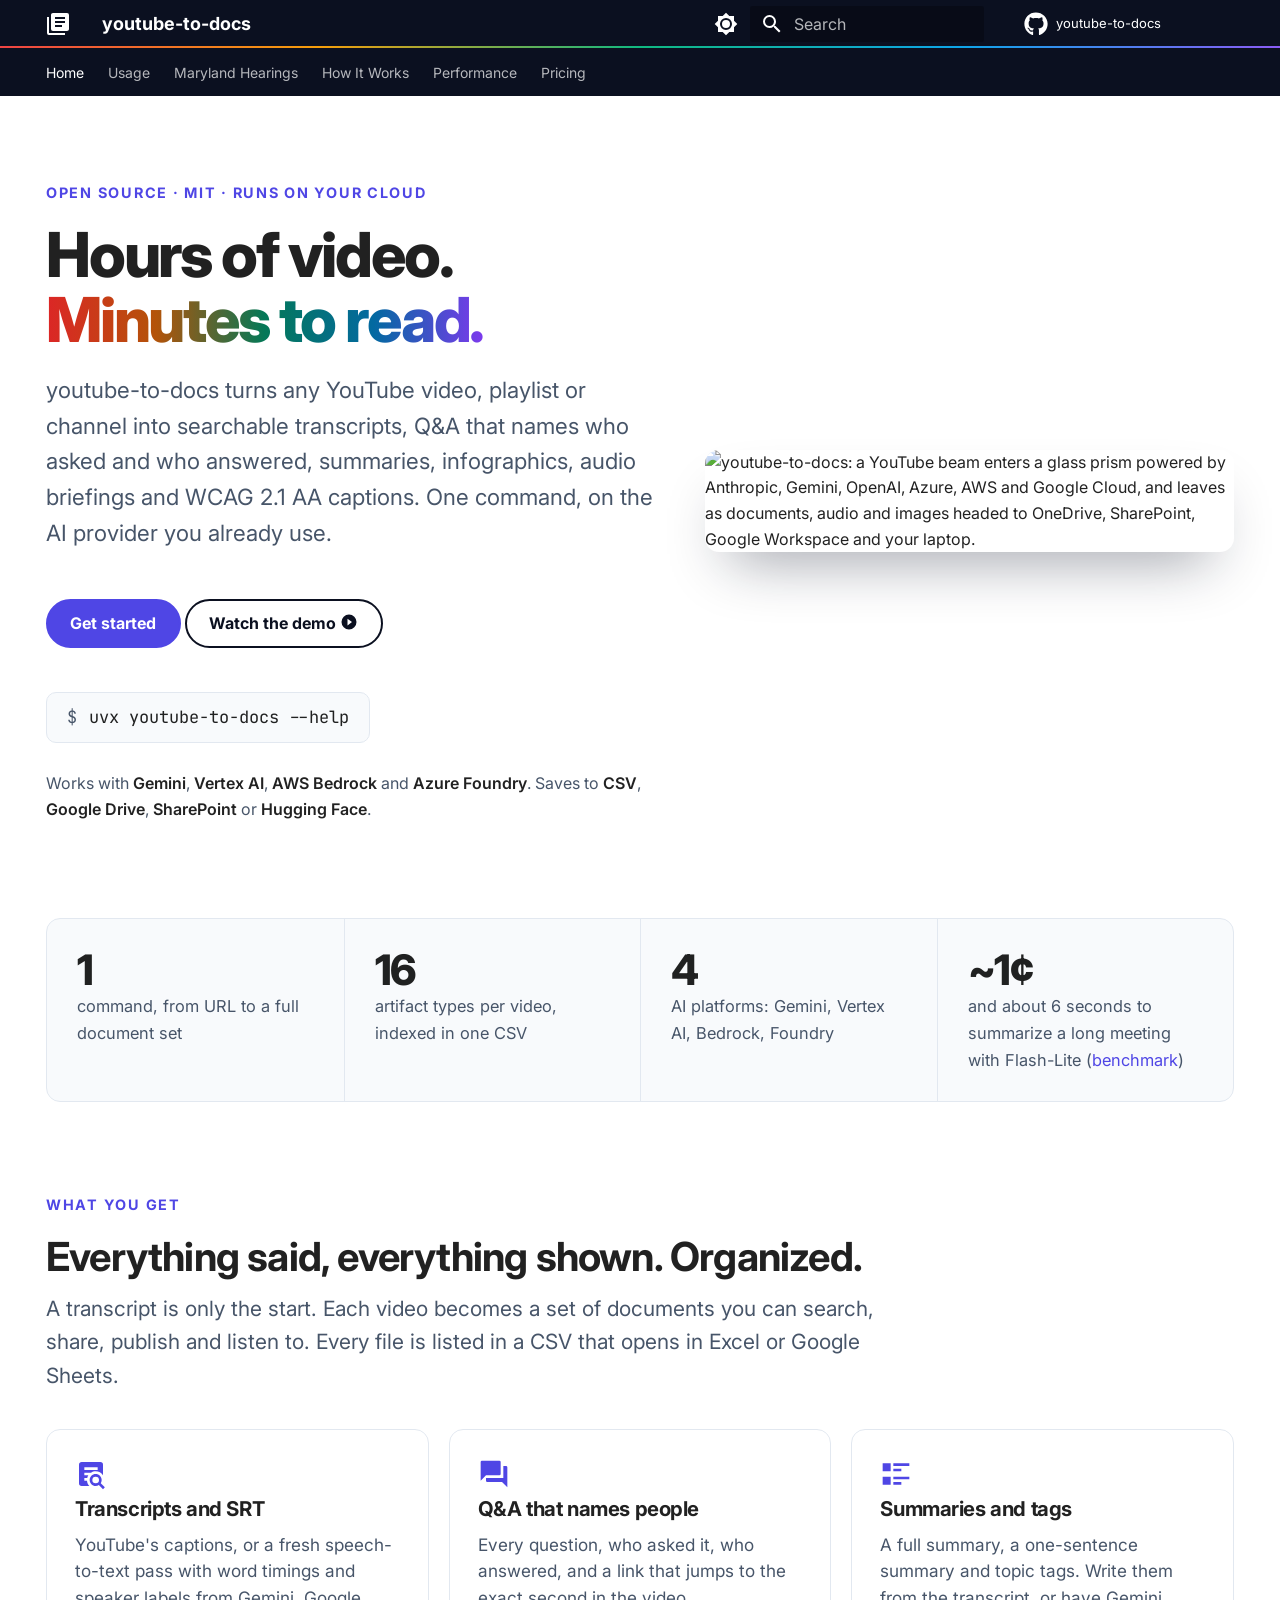
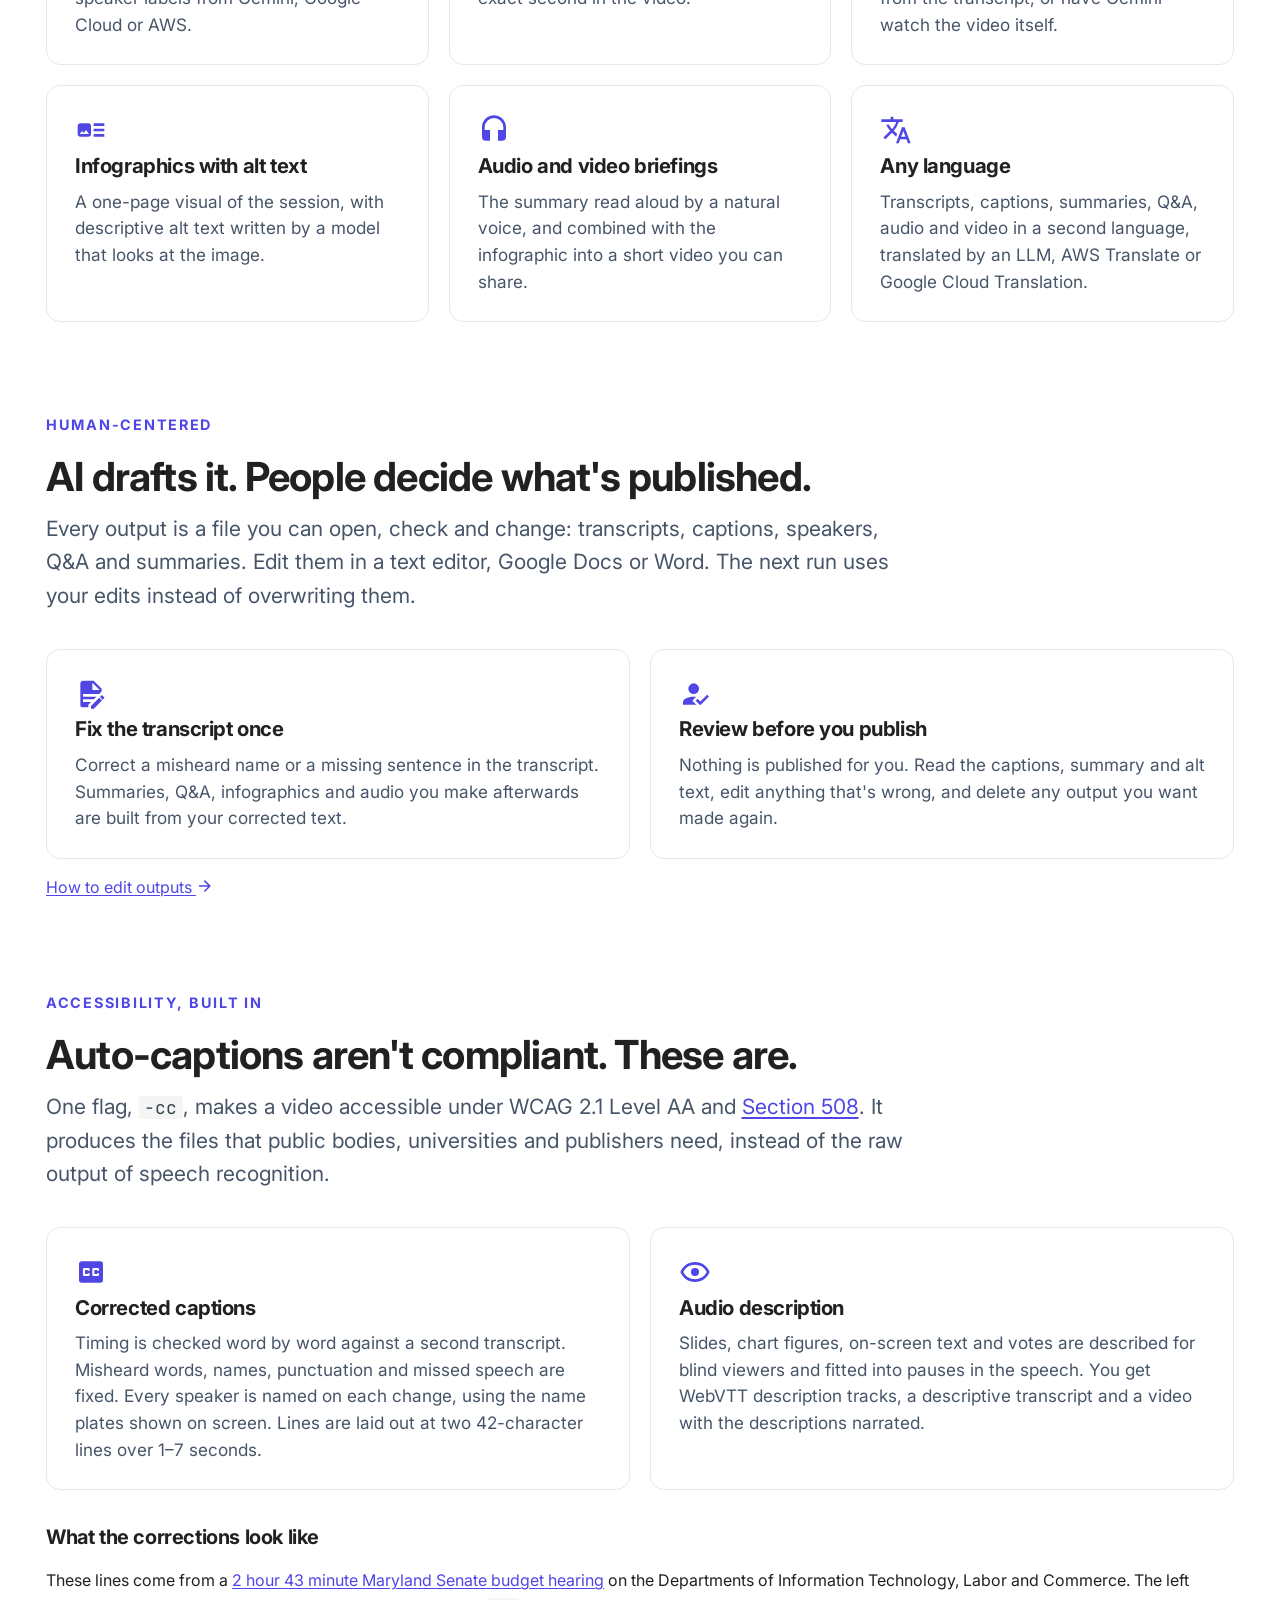
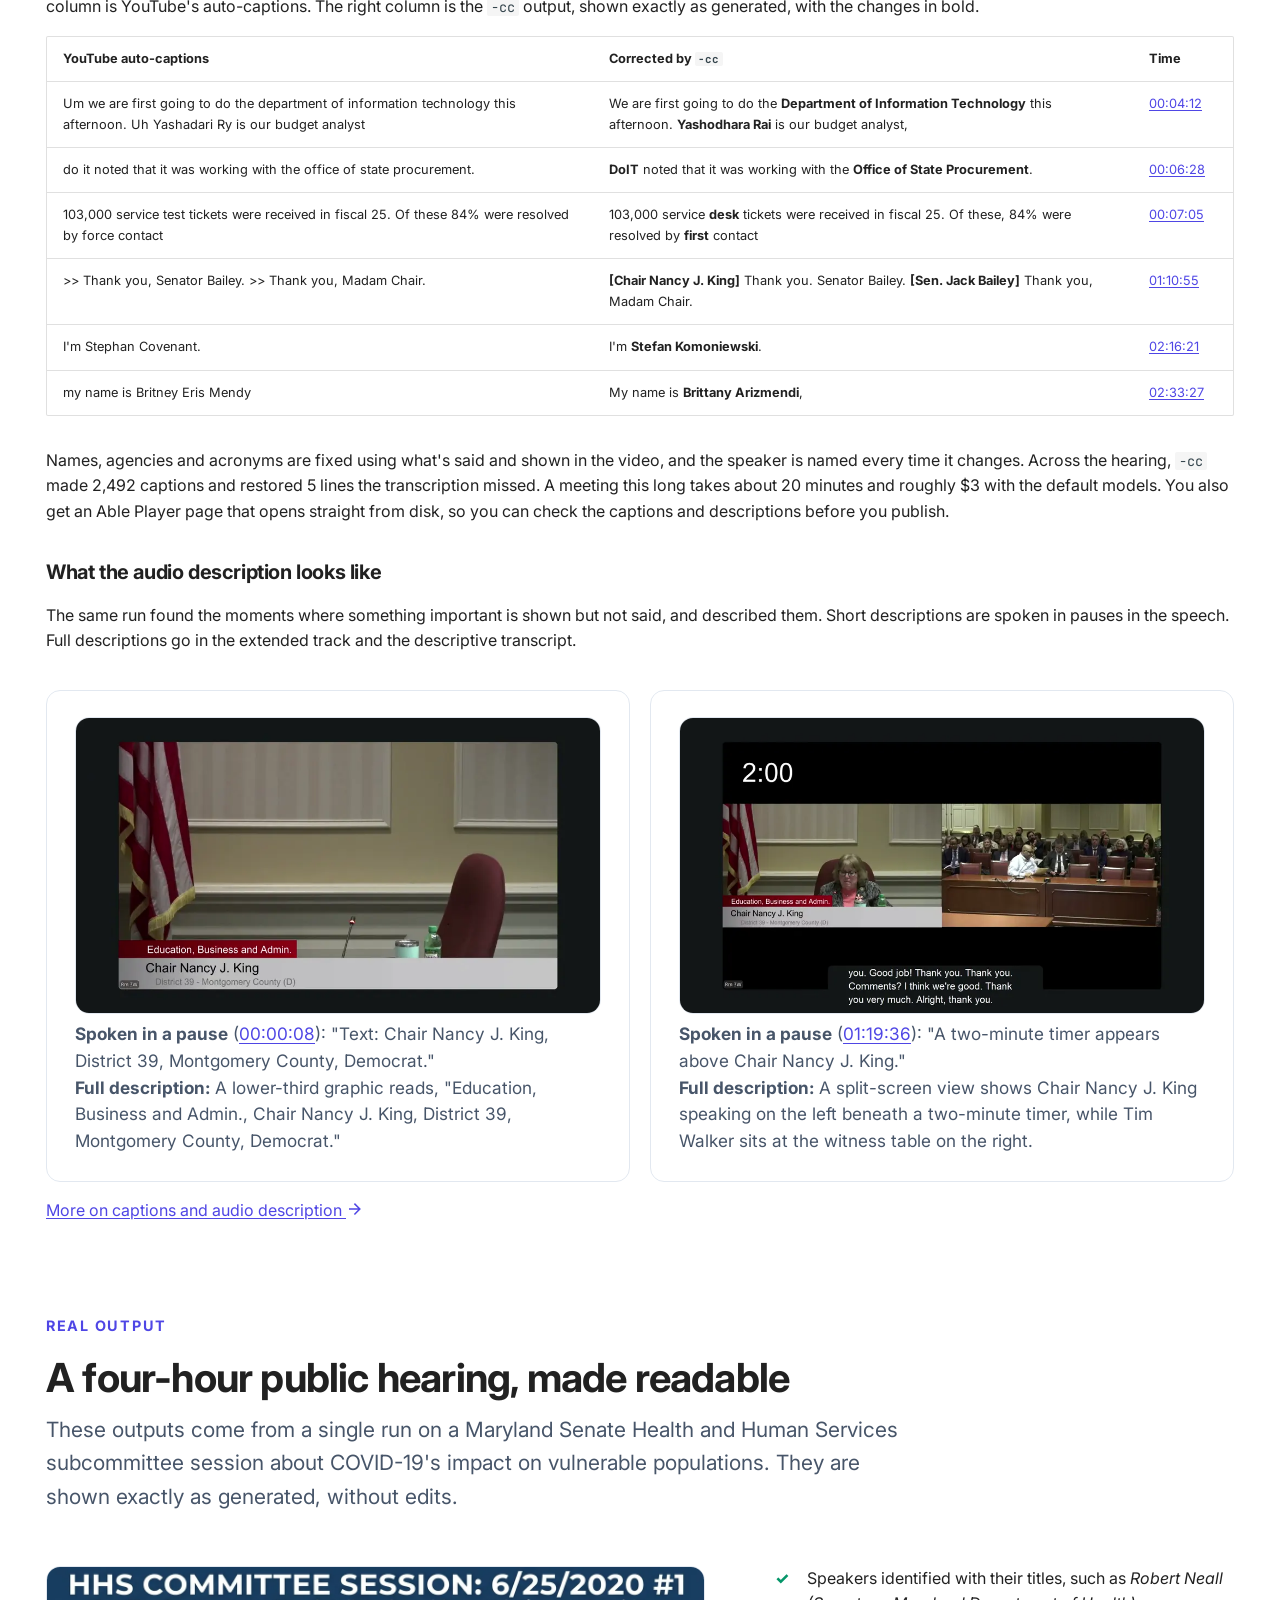
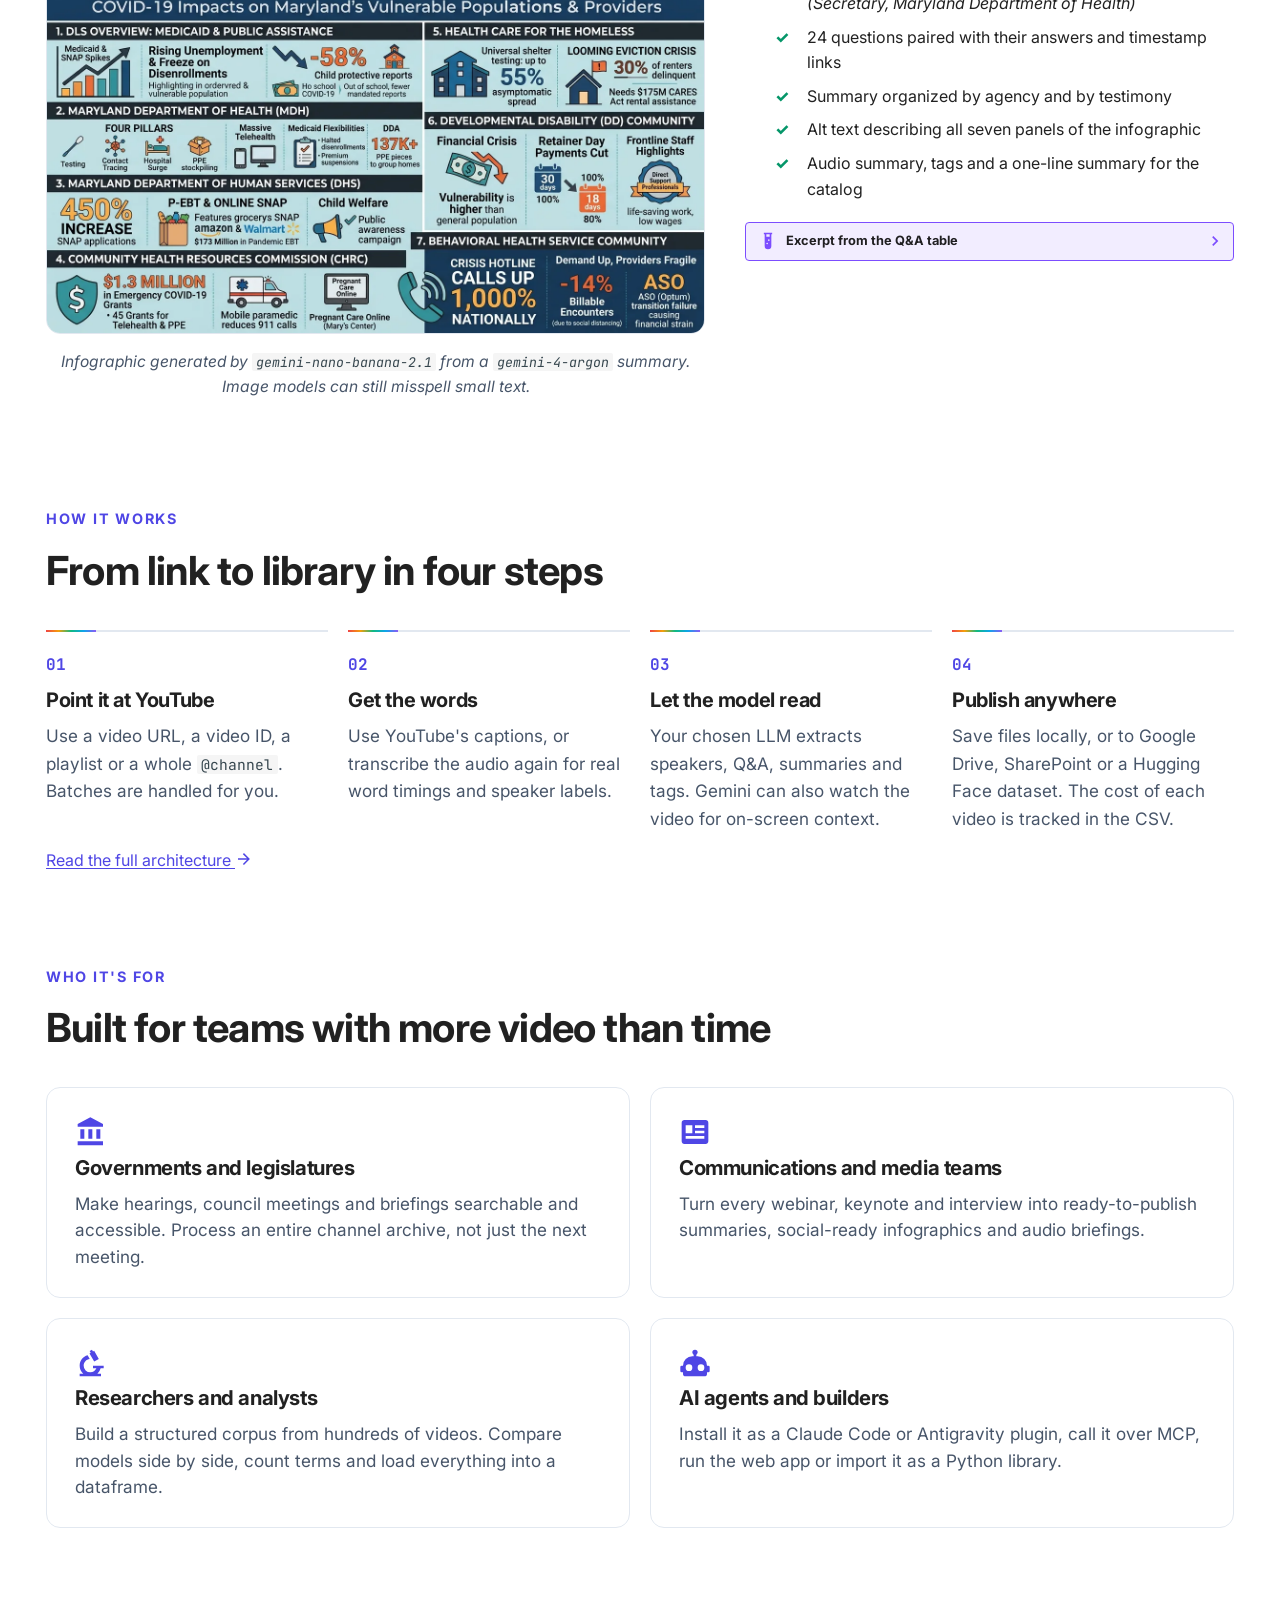
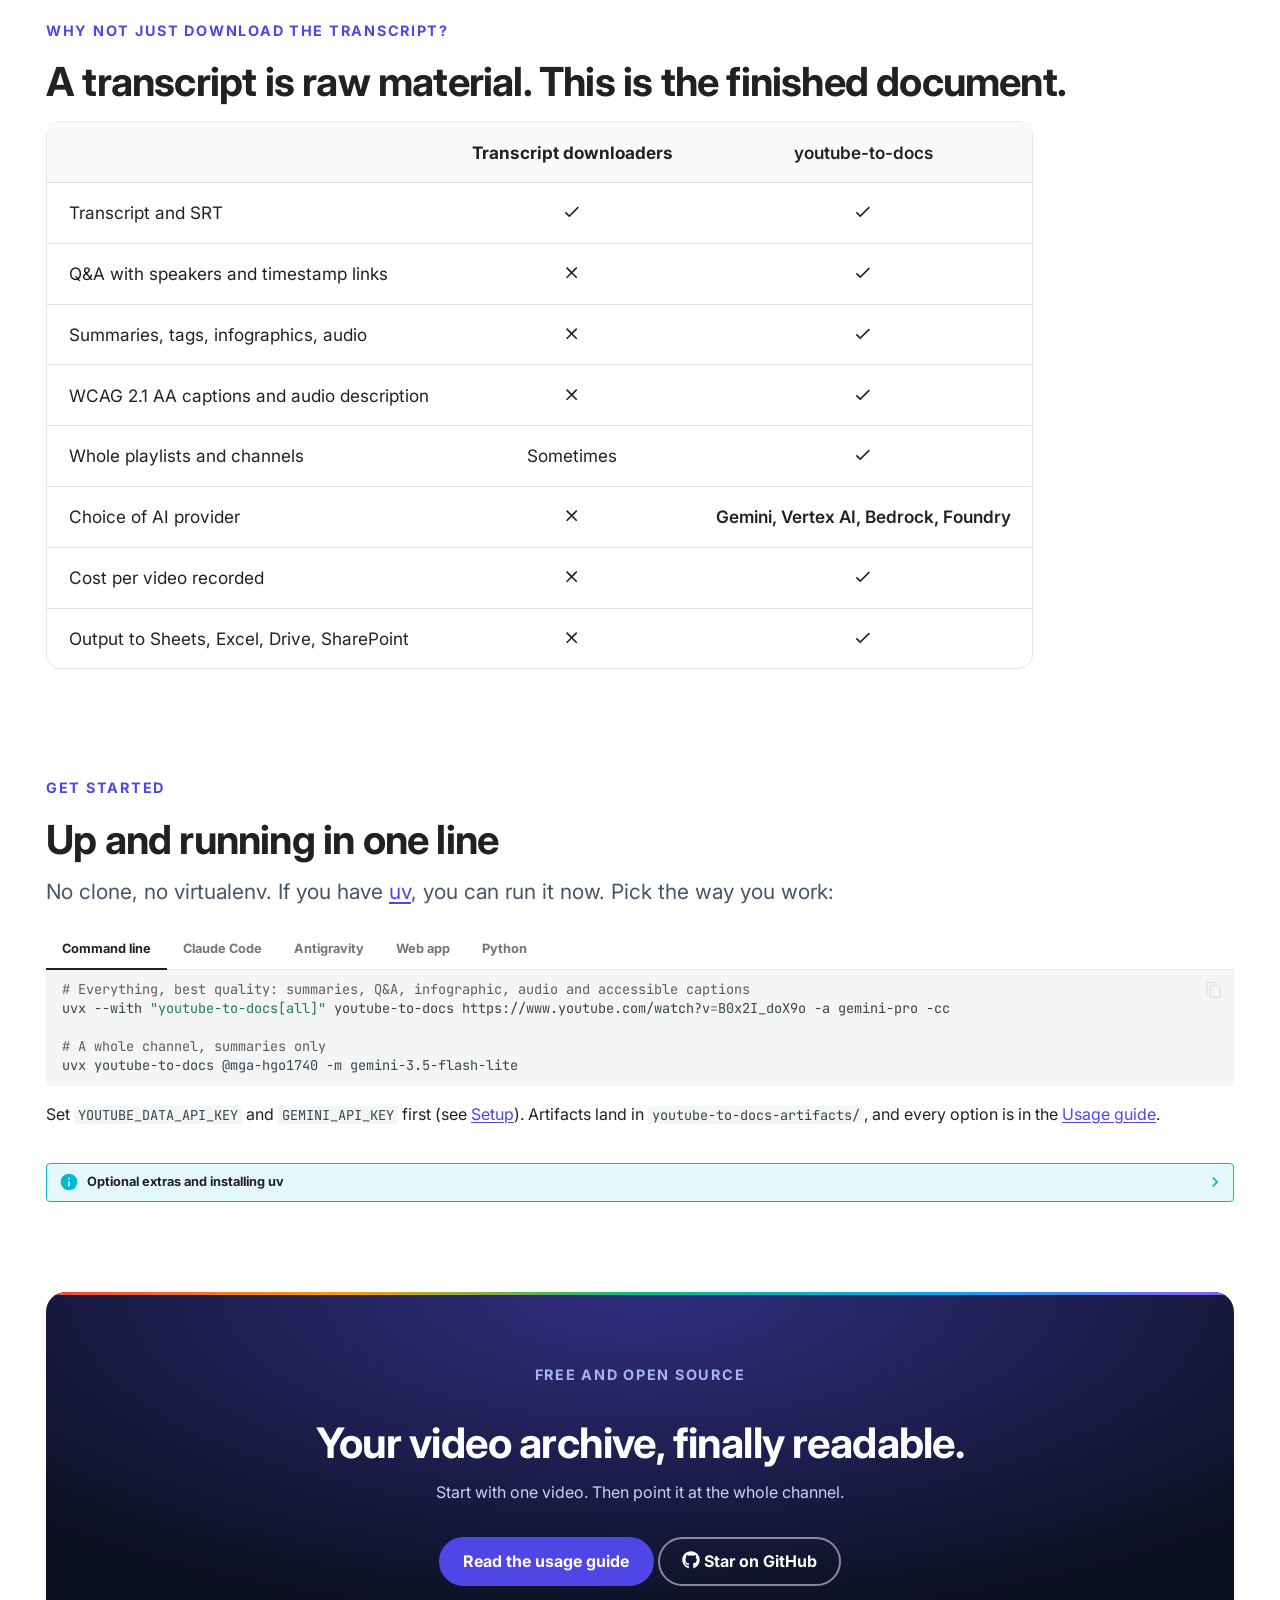
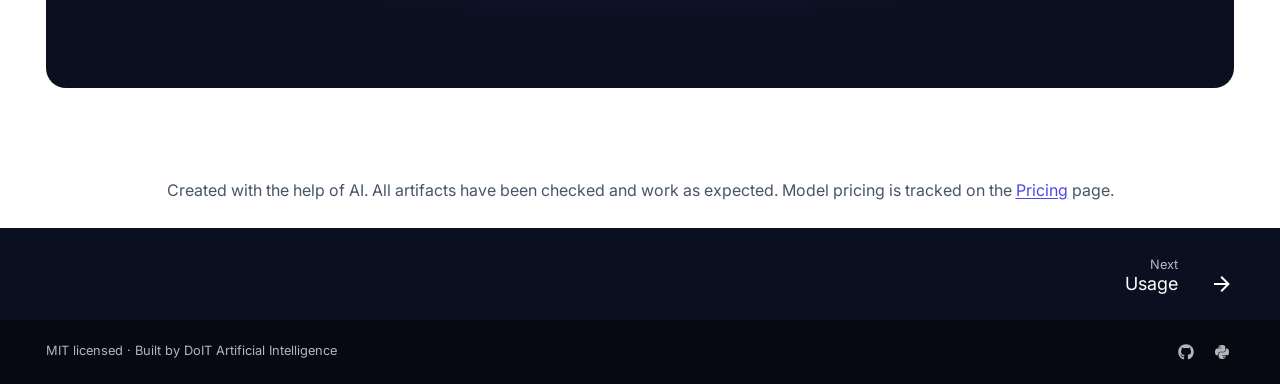
==== commit 7edfab06: "deploy: e5841163891f85f18e30a46cd567fbc4ebf3bb41" ====
--- a/index.html
+++ b/index.html
@@ -263,6 +263,25 @@
   
   
     <li class="md-tabs__item">
+      <a href="maryland-hearings/" class="md-tabs__link">
+        
+  
+  
+    
+  
+  Maryland Hearings
+
+      </a>
+    </li>
+  
+
+      
+        
+  
+  
+  
+  
+    <li class="md-tabs__item">
       <a href="how-this-works/" class="md-tabs__link">
         
   
@@ -799,6 +818,33 @@
     
   
     Usage
+  
+
+    
+  </span>
+  
+  
+
+      </a>
+    </li>
+  
+
+    
+      
+      
+  
+  
+  
+  
+    <li class="md-nav__item">
+      <a href="maryland-hearings/" class="md-nav__link">
+        
+  
+  
+  <span class="md-ellipsis">
+    
+  
+    Maryland Hearings
   
 
     
